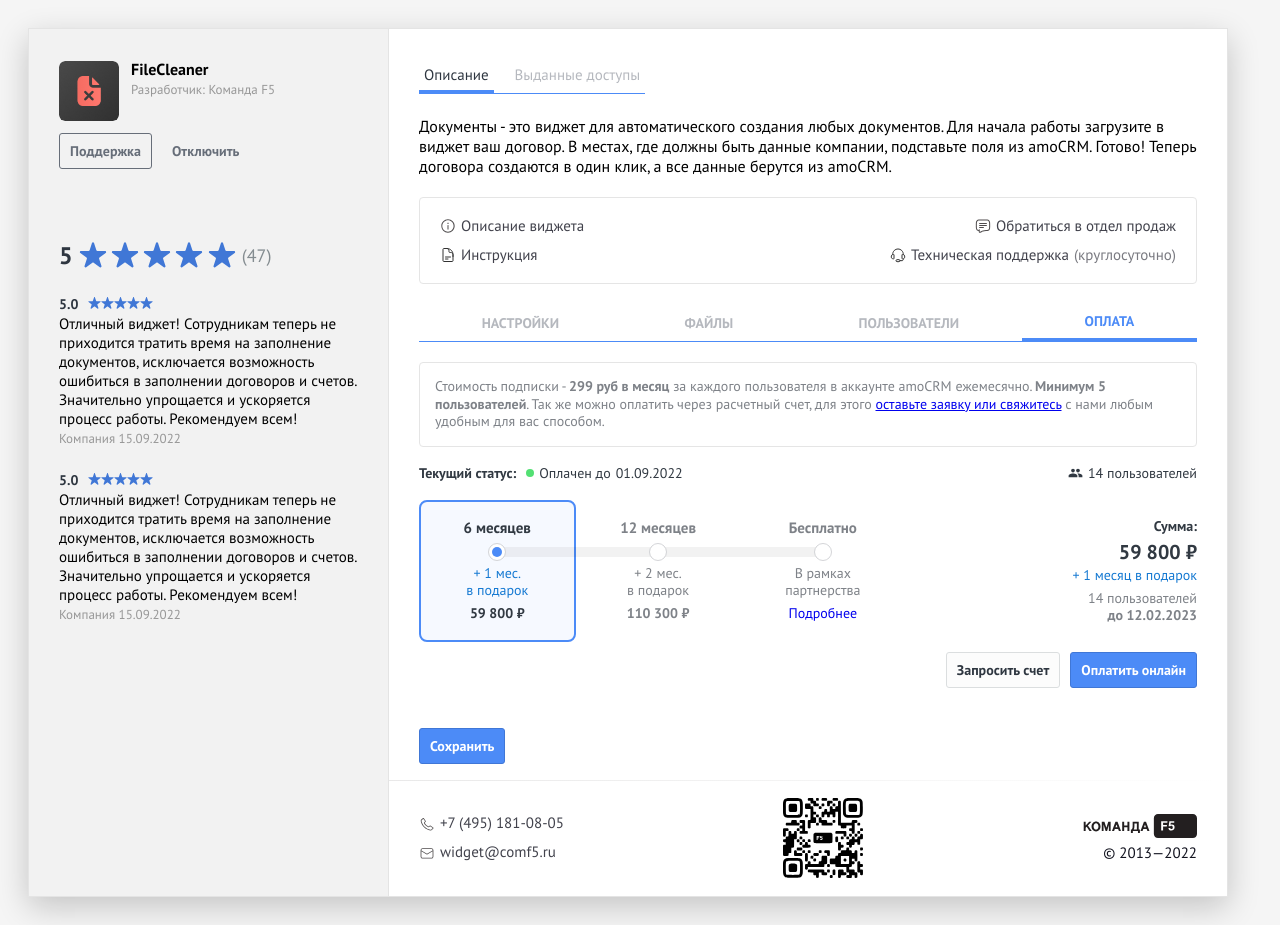
==== index.html @ 2b21addf "Add files via upload" ====
<!DOCTYPE html>
<html lang="en">
<head>
    <meta charset="UTF-8">
    <meta http-equiv="X-UA-Compatible" content="IE=edge">
    <meta name="viewport" content="width=device-width, initial-scale=1.0">
    <link rel="preconnect" href="https://fonts.googleapis.com">
    <link rel="preconnect" href="https://fonts.gstatic.com" crossorigin>
    <link href="https://fonts.googleapis.com/css2?family=PT+Sans:wght@400;700&display=swap" rel="stylesheet">
    <link rel="stylesheet" href="assets/css/amoStyle.css">
    <link rel="stylesheet" href="assets/css/style.css">
    <link rel="stylesheet" href="assets/css/style2.css">
    <title>amoStyles</title>
</head>
<body style="display: flex; flex-direction: column; gap: 20px;">
    
        <div class="widget-settings">
            <div class="widget-settings__base-space">

            <div class="widget_main_info">
                <div class="widget_main_info__top">
                    <div class="widget-settings_block__img">
                        <img class="widget-settings_block__img img" src="assets/images/logo_small.png" alt="logo_small.png">
                    </div>

                    <div class="widget-settings_block__head">
                        <div class="widget-settings__name">FileCleaner</div>
                        <div class="widget-settings__developer">Разработчик: Команда F5</div>
                    </div>
                </div>
                <div class="widget-settings__command-plate">
                    <div class="widget-settings__buttons">
                        <div class="widget-settings__buttons-row">
    
                            <button type="button" class="button-input button-input_gray">
                                <span class="button-input-inner">
                                    <span class="button-input-inner__text">Поддержка</span>
                                </span>
                            </button>
                            <button type="button" class="button-input button-input_gray uninstall">
                                <span class="button-input-inner">
                                    <span class="button-input-inner__text">Отключить</span>
                                </span>
                            </button>

                        </div>
                    </div>
                </div>
            </div>

            <div class="widget-settings__additional-block">
                <div class="widget-additional-info">
                    <div class="widget-rating-box">
                        <div class="widget-rating-box__wrapper">
                            <span class="widget-rating-box__rating-count">5</span>
                            <div class="widget-rating-box__stars">
                                <svg class="" width="13" height="12" viewBox="0 0 13 12" fill="none" xmlns="http://www.w3.org/2000/svg"><defs><linearGradient id="widget-review-1--52899"><stop offset="100%" stop-color="#4077D6"></stop><stop offset="100%" stop-color="#848C90" stop-opacity="1"></stop></linearGradient></defs><path fill="url(#widget-review-1--52899)" d="M6.02447 0.463526C6.17415 0.00287056 6.82585 0.00286996 6.97553 0.463525L8.0716 3.83688C8.13854 4.04289 8.33051 4.18237 8.54713 4.18237H12.0941C12.5784 4.18237 12.7798 4.80218 12.388 5.08688L9.51843 7.17173C9.34318 7.29905 9.26985 7.52474 9.33679 7.73075L10.4329 11.1041C10.5825 11.5648 10.0553 11.9478 9.66344 11.6631L6.79389 9.57827C6.61865 9.45095 6.38135 9.45095 6.20611 9.57827L3.33656 11.6631C2.9447 11.9478 2.41746 11.5648 2.56714 11.1041L3.66321 7.73075C3.73015 7.52474 3.65682 7.29905 3.48157 7.17173L0.612025 5.08688C0.220169 4.80218 0.421556 4.18237 0.905918 4.18237H4.45287C4.66949 4.18237 4.86146 4.04289 4.9284 3.83688L6.02447 0.463526Z"></path></svg>
                                <svg class="" width="13" height="12" viewBox="0 0 13 12" fill="none" xmlns="http://www.w3.org/2000/svg"><defs><linearGradient id="widget-review-1--52899"><stop offset="100%" stop-color="#4077D6"></stop><stop offset="100%" stop-color="#848C90" stop-opacity="1"></stop></linearGradient></defs><path fill="url(#widget-review-1--52899)" d="M6.02447 0.463526C6.17415 0.00287056 6.82585 0.00286996 6.97553 0.463525L8.0716 3.83688C8.13854 4.04289 8.33051 4.18237 8.54713 4.18237H12.0941C12.5784 4.18237 12.7798 4.80218 12.388 5.08688L9.51843 7.17173C9.34318 7.29905 9.26985 7.52474 9.33679 7.73075L10.4329 11.1041C10.5825 11.5648 10.0553 11.9478 9.66344 11.6631L6.79389 9.57827C6.61865 9.45095 6.38135 9.45095 6.20611 9.57827L3.33656 11.6631C2.9447 11.9478 2.41746 11.5648 2.56714 11.1041L3.66321 7.73075C3.73015 7.52474 3.65682 7.29905 3.48157 7.17173L0.612025 5.08688C0.220169 4.80218 0.421556 4.18237 0.905918 4.18237H4.45287C4.66949 4.18237 4.86146 4.04289 4.9284 3.83688L6.02447 0.463526Z"></path></svg>
                                <svg class="" width="13" height="12" viewBox="0 0 13 12" fill="none" xmlns="http://www.w3.org/2000/svg"><defs><linearGradient id="widget-review-1--52899"><stop offset="100%" stop-color="#4077D6"></stop><stop offset="100%" stop-color="#848C90" stop-opacity="1"></stop></linearGradient></defs><path fill="url(#widget-review-1--52899)" d="M6.02447 0.463526C6.17415 0.00287056 6.82585 0.00286996 6.97553 0.463525L8.0716 3.83688C8.13854 4.04289 8.33051 4.18237 8.54713 4.18237H12.0941C12.5784 4.18237 12.7798 4.80218 12.388 5.08688L9.51843 7.17173C9.34318 7.29905 9.26985 7.52474 9.33679 7.73075L10.4329 11.1041C10.5825 11.5648 10.0553 11.9478 9.66344 11.6631L6.79389 9.57827C6.61865 9.45095 6.38135 9.45095 6.20611 9.57827L3.33656 11.6631C2.9447 11.9478 2.41746 11.5648 2.56714 11.1041L3.66321 7.73075C3.73015 7.52474 3.65682 7.29905 3.48157 7.17173L0.612025 5.08688C0.220169 4.80218 0.421556 4.18237 0.905918 4.18237H4.45287C4.66949 4.18237 4.86146 4.04289 4.9284 3.83688L6.02447 0.463526Z"></path></svg>
                                <svg class="" width="13" height="12" viewBox="0 0 13 12" fill="none" xmlns="http://www.w3.org/2000/svg"><defs><linearGradient id="widget-review-1--52899"><stop offset="100%" stop-color="#4077D6"></stop><stop offset="100%" stop-color="#848C90" stop-opacity="1"></stop></linearGradient></defs><path fill="url(#widget-review-1--52899)" d="M6.02447 0.463526C6.17415 0.00287056 6.82585 0.00286996 6.97553 0.463525L8.0716 3.83688C8.13854 4.04289 8.33051 4.18237 8.54713 4.18237H12.0941C12.5784 4.18237 12.7798 4.80218 12.388 5.08688L9.51843 7.17173C9.34318 7.29905 9.26985 7.52474 9.33679 7.73075L10.4329 11.1041C10.5825 11.5648 10.0553 11.9478 9.66344 11.6631L6.79389 9.57827C6.61865 9.45095 6.38135 9.45095 6.20611 9.57827L3.33656 11.6631C2.9447 11.9478 2.41746 11.5648 2.56714 11.1041L3.66321 7.73075C3.73015 7.52474 3.65682 7.29905 3.48157 7.17173L0.612025 5.08688C0.220169 4.80218 0.421556 4.18237 0.905918 4.18237H4.45287C4.66949 4.18237 4.86146 4.04289 4.9284 3.83688L6.02447 0.463526Z"></path></svg>
                                <svg class="" width="13" height="12" viewBox="0 0 13 12" fill="none" xmlns="http://www.w3.org/2000/svg"><defs><linearGradient id="widget-review-1--52899"><stop offset="100%" stop-color="#4077D6"></stop><stop offset="100%" stop-color="#848C90" stop-opacity="1"></stop></linearGradient></defs><path fill="url(#widget-review-1--52899)" d="M6.02447 0.463526C6.17415 0.00287056 6.82585 0.00286996 6.97553 0.463525L8.0716 3.83688C8.13854 4.04289 8.33051 4.18237 8.54713 4.18237H12.0941C12.5784 4.18237 12.7798 4.80218 12.388 5.08688L9.51843 7.17173C9.34318 7.29905 9.26985 7.52474 9.33679 7.73075L10.4329 11.1041C10.5825 11.5648 10.0553 11.9478 9.66344 11.6631L6.79389 9.57827C6.61865 9.45095 6.38135 9.45095 6.20611 9.57827L3.33656 11.6631C2.9447 11.9478 2.41746 11.5648 2.56714 11.1041L3.66321 7.73075C3.73015 7.52474 3.65682 7.29905 3.48157 7.17173L0.612025 5.08688C0.220169 4.80218 0.421556 4.18237 0.905918 4.18237H4.45287C4.66949 4.18237 4.86146 4.04289 4.9284 3.83688L6.02447 0.463526Z"></path></svg>
                            </div>
                            <span class="widget-rating-box__reviews-count">(<span class="widget-rating-box__reviews-count-description">Оценок:&nbsp</span>47)</span>
                        </div>
                    </div>
                    <div class="widget-additional-info__review-list">

                        <div class="widget-additional-info__review">
                            <div class="widget-additional-info__review-info">
                                <div class="widget-additional-info__review-rating">
                                    <div class="widget-additional-info__review-rating-count">5.0</div>
                                    <div class="widget-additional-info__review-stars">
                                        <svg class="" width="13" height="12" viewBox="0 0 13 12" fill="none" xmlns="http://www.w3.org/2000/svg"><defs><linearGradient id="widget-review-1--72316"><stop offset="100%" stop-color="#4077D6"></stop><stop offset="100%" stop-color="#848C90" stop-opacity="1"></stop></linearGradient></defs><path fill="url(#widget-review-1--72316)" d="M6.02447 0.463526C6.17415 0.00287056 6.82585 0.00286996 6.97553 0.463525L8.0716 3.83688C8.13854 4.04289 8.33051 4.18237 8.54713 4.18237H12.0941C12.5784 4.18237 12.7798 4.80218 12.388 5.08688L9.51843 7.17173C9.34318 7.29905 9.26985 7.52474 9.33679 7.73075L10.4329 11.1041C10.5825 11.5648 10.0553 11.9478 9.66344 11.6631L6.79389 9.57827C6.61865 9.45095 6.38135 9.45095 6.20611 9.57827L3.33656 11.6631C2.9447 11.9478 2.41746 11.5648 2.56714 11.1041L3.66321 7.73075C3.73015 7.52474 3.65682 7.29905 3.48157 7.17173L0.612025 5.08688C0.220169 4.80218 0.421556 4.18237 0.905918 4.18237H4.45287C4.66949 4.18237 4.86146 4.04289 4.9284 3.83688L6.02447 0.463526Z"></path></svg>
                                        <svg class="" width="13" height="12" viewBox="0 0 13 12" fill="none" xmlns="http://www.w3.org/2000/svg"><defs><linearGradient id="widget-review-1--72316"><stop offset="100%" stop-color="#4077D6"></stop><stop offset="100%" stop-color="#848C90" stop-opacity="1"></stop></linearGradient></defs><path fill="url(#widget-review-1--72316)" d="M6.02447 0.463526C6.17415 0.00287056 6.82585 0.00286996 6.97553 0.463525L8.0716 3.83688C8.13854 4.04289 8.33051 4.18237 8.54713 4.18237H12.0941C12.5784 4.18237 12.7798 4.80218 12.388 5.08688L9.51843 7.17173C9.34318 7.29905 9.26985 7.52474 9.33679 7.73075L10.4329 11.1041C10.5825 11.5648 10.0553 11.9478 9.66344 11.6631L6.79389 9.57827C6.61865 9.45095 6.38135 9.45095 6.20611 9.57827L3.33656 11.6631C2.9447 11.9478 2.41746 11.5648 2.56714 11.1041L3.66321 7.73075C3.73015 7.52474 3.65682 7.29905 3.48157 7.17173L0.612025 5.08688C0.220169 4.80218 0.421556 4.18237 0.905918 4.18237H4.45287C4.66949 4.18237 4.86146 4.04289 4.9284 3.83688L6.02447 0.463526Z"></path></svg>
                                        <svg class="" width="13" height="12" viewBox="0 0 13 12" fill="none" xmlns="http://www.w3.org/2000/svg"><defs><linearGradient id="widget-review-1--72316"><stop offset="100%" stop-color="#4077D6"></stop><stop offset="100%" stop-color="#848C90" stop-opacity="1"></stop></linearGradient></defs><path fill="url(#widget-review-1--72316)" d="M6.02447 0.463526C6.17415 0.00287056 6.82585 0.00286996 6.97553 0.463525L8.0716 3.83688C8.13854 4.04289 8.33051 4.18237 8.54713 4.18237H12.0941C12.5784 4.18237 12.7798 4.80218 12.388 5.08688L9.51843 7.17173C9.34318 7.29905 9.26985 7.52474 9.33679 7.73075L10.4329 11.1041C10.5825 11.5648 10.0553 11.9478 9.66344 11.6631L6.79389 9.57827C6.61865 9.45095 6.38135 9.45095 6.20611 9.57827L3.33656 11.6631C2.9447 11.9478 2.41746 11.5648 2.56714 11.1041L3.66321 7.73075C3.73015 7.52474 3.65682 7.29905 3.48157 7.17173L0.612025 5.08688C0.220169 4.80218 0.421556 4.18237 0.905918 4.18237H4.45287C4.66949 4.18237 4.86146 4.04289 4.9284 3.83688L6.02447 0.463526Z"></path></svg>
                                        <svg class="" width="13" height="12" viewBox="0 0 13 12" fill="none" xmlns="http://www.w3.org/2000/svg"><defs><linearGradient id="widget-review-1--72316"><stop offset="100%" stop-color="#4077D6"></stop><stop offset="100%" stop-color="#848C90" stop-opacity="1"></stop></linearGradient></defs><path fill="url(#widget-review-1--72316)" d="M6.02447 0.463526C6.17415 0.00287056 6.82585 0.00286996 6.97553 0.463525L8.0716 3.83688C8.13854 4.04289 8.33051 4.18237 8.54713 4.18237H12.0941C12.5784 4.18237 12.7798 4.80218 12.388 5.08688L9.51843 7.17173C9.34318 7.29905 9.26985 7.52474 9.33679 7.73075L10.4329 11.1041C10.5825 11.5648 10.0553 11.9478 9.66344 11.6631L6.79389 9.57827C6.61865 9.45095 6.38135 9.45095 6.20611 9.57827L3.33656 11.6631C2.9447 11.9478 2.41746 11.5648 2.56714 11.1041L3.66321 7.73075C3.73015 7.52474 3.65682 7.29905 3.48157 7.17173L0.612025 5.08688C0.220169 4.80218 0.421556 4.18237 0.905918 4.18237H4.45287C4.66949 4.18237 4.86146 4.04289 4.9284 3.83688L6.02447 0.463526Z"></path></svg>
                                        <svg class="" width="13" height="12" viewBox="0 0 13 12" fill="none" xmlns="http://www.w3.org/2000/svg"><defs><linearGradient id="widget-review-1--72316"><stop offset="100%" stop-color="#4077D6"></stop><stop offset="100%" stop-color="#848C90" stop-opacity="1"></stop></linearGradient></defs><path fill="url(#widget-review-1--72316)" d="M6.02447 0.463526C6.17415 0.00287056 6.82585 0.00286996 6.97553 0.463525L8.0716 3.83688C8.13854 4.04289 8.33051 4.18237 8.54713 4.18237H12.0941C12.5784 4.18237 12.7798 4.80218 12.388 5.08688L9.51843 7.17173C9.34318 7.29905 9.26985 7.52474 9.33679 7.73075L10.4329 11.1041C10.5825 11.5648 10.0553 11.9478 9.66344 11.6631L6.79389 9.57827C6.61865 9.45095 6.38135 9.45095 6.20611 9.57827L3.33656 11.6631C2.9447 11.9478 2.41746 11.5648 2.56714 11.1041L3.66321 7.73075C3.73015 7.52474 3.65682 7.29905 3.48157 7.17173L0.612025 5.08688C0.220169 4.80218 0.421556 4.18237 0.905918 4.18237H4.45287C4.66949 4.18237 4.86146 4.04289 4.9284 3.83688L6.02447 0.463526Z"></path></svg>
                                    </div>
                                </div>
                                <p class="widget-additional-info__review-text">Отличный виджет! Сотрудникам теперь не приходится тратить время на заполнение документов, исключается возможность ошибиться в заполнении договоров и счетов. Значительно упрощается и ускоряется процесс работы. Рекомендуем всем!</p>
                                <div class="widget-additional-info__review-meta">
                                    <span class="widget-additional-info__review-name">Компания&nbsp</span>
                                    <span class="widget-additional-info__review-date">15.09.2022</span>
                                </div>
                            </div>
                        </div>

                        <div class="widget-additional-info__review">
                            <div class="widget-additional-info__review-info">
                                <div class="widget-additional-info__review-rating">
                                    <div class="widget-additional-info__review-rating-count">5.0</div>
                                    <div class="widget-additional-info__review-stars">
                                        <svg class="" width="13" height="12" viewBox="0 0 13 12" fill="none" xmlns="http://www.w3.org/2000/svg"><defs><linearGradient id="widget-review-1--72316"><stop offset="100%" stop-color="#4077D6"></stop><stop offset="100%" stop-color="#848C90" stop-opacity="1"></stop></linearGradient></defs><path fill="url(#widget-review-1--72316)" d="M6.02447 0.463526C6.17415 0.00287056 6.82585 0.00286996 6.97553 0.463525L8.0716 3.83688C8.13854 4.04289 8.33051 4.18237 8.54713 4.18237H12.0941C12.5784 4.18237 12.7798 4.80218 12.388 5.08688L9.51843 7.17173C9.34318 7.29905 9.26985 7.52474 9.33679 7.73075L10.4329 11.1041C10.5825 11.5648 10.0553 11.9478 9.66344 11.6631L6.79389 9.57827C6.61865 9.45095 6.38135 9.45095 6.20611 9.57827L3.33656 11.6631C2.9447 11.9478 2.41746 11.5648 2.56714 11.1041L3.66321 7.73075C3.73015 7.52474 3.65682 7.29905 3.48157 7.17173L0.612025 5.08688C0.220169 4.80218 0.421556 4.18237 0.905918 4.18237H4.45287C4.66949 4.18237 4.86146 4.04289 4.9284 3.83688L6.02447 0.463526Z"></path></svg>
                                        <svg class="" width="13" height="12" viewBox="0 0 13 12" fill="none" xmlns="http://www.w3.org/2000/svg"><defs><linearGradient id="widget-review-1--72316"><stop offset="100%" stop-color="#4077D6"></stop><stop offset="100%" stop-color="#848C90" stop-opacity="1"></stop></linearGradient></defs><path fill="url(#widget-review-1--72316)" d="M6.02447 0.463526C6.17415 0.00287056 6.82585 0.00286996 6.97553 0.463525L8.0716 3.83688C8.13854 4.04289 8.33051 4.18237 8.54713 4.18237H12.0941C12.5784 4.18237 12.7798 4.80218 12.388 5.08688L9.51843 7.17173C9.34318 7.29905 9.26985 7.52474 9.33679 7.73075L10.4329 11.1041C10.5825 11.5648 10.0553 11.9478 9.66344 11.6631L6.79389 9.57827C6.61865 9.45095 6.38135 9.45095 6.20611 9.57827L3.33656 11.6631C2.9447 11.9478 2.41746 11.5648 2.56714 11.1041L3.66321 7.73075C3.73015 7.52474 3.65682 7.29905 3.48157 7.17173L0.612025 5.08688C0.220169 4.80218 0.421556 4.18237 0.905918 4.18237H4.45287C4.66949 4.18237 4.86146 4.04289 4.9284 3.83688L6.02447 0.463526Z"></path></svg>
                                        <svg class="" width="13" height="12" viewBox="0 0 13 12" fill="none" xmlns="http://www.w3.org/2000/svg"><defs><linearGradient id="widget-review-1--72316"><stop offset="100%" stop-color="#4077D6"></stop><stop offset="100%" stop-color="#848C90" stop-opacity="1"></stop></linearGradient></defs><path fill="url(#widget-review-1--72316)" d="M6.02447 0.463526C6.17415 0.00287056 6.82585 0.00286996 6.97553 0.463525L8.0716 3.83688C8.13854 4.04289 8.33051 4.18237 8.54713 4.18237H12.0941C12.5784 4.18237 12.7798 4.80218 12.388 5.08688L9.51843 7.17173C9.34318 7.29905 9.26985 7.52474 9.33679 7.73075L10.4329 11.1041C10.5825 11.5648 10.0553 11.9478 9.66344 11.6631L6.79389 9.57827C6.61865 9.45095 6.38135 9.45095 6.20611 9.57827L3.33656 11.6631C2.9447 11.9478 2.41746 11.5648 2.56714 11.1041L3.66321 7.73075C3.73015 7.52474 3.65682 7.29905 3.48157 7.17173L0.612025 5.08688C0.220169 4.80218 0.421556 4.18237 0.905918 4.18237H4.45287C4.66949 4.18237 4.86146 4.04289 4.9284 3.83688L6.02447 0.463526Z"></path></svg>
                                        <svg class="" width="13" height="12" viewBox="0 0 13 12" fill="none" xmlns="http://www.w3.org/2000/svg"><defs><linearGradient id="widget-review-1--72316"><stop offset="100%" stop-color="#4077D6"></stop><stop offset="100%" stop-color="#848C90" stop-opacity="1"></stop></linearGradient></defs><path fill="url(#widget-review-1--72316)" d="M6.02447 0.463526C6.17415 0.00287056 6.82585 0.00286996 6.97553 0.463525L8.0716 3.83688C8.13854 4.04289 8.33051 4.18237 8.54713 4.18237H12.0941C12.5784 4.18237 12.7798 4.80218 12.388 5.08688L9.51843 7.17173C9.34318 7.29905 9.26985 7.52474 9.33679 7.73075L10.4329 11.1041C10.5825 11.5648 10.0553 11.9478 9.66344 11.6631L6.79389 9.57827C6.61865 9.45095 6.38135 9.45095 6.20611 9.57827L3.33656 11.6631C2.9447 11.9478 2.41746 11.5648 2.56714 11.1041L3.66321 7.73075C3.73015 7.52474 3.65682 7.29905 3.48157 7.17173L0.612025 5.08688C0.220169 4.80218 0.421556 4.18237 0.905918 4.18237H4.45287C4.66949 4.18237 4.86146 4.04289 4.9284 3.83688L6.02447 0.463526Z"></path></svg>
                                        <svg class="" width="13" height="12" viewBox="0 0 13 12" fill="none" xmlns="http://www.w3.org/2000/svg"><defs><linearGradient id="widget-review-1--72316"><stop offset="100%" stop-color="#4077D6"></stop><stop offset="100%" stop-color="#848C90" stop-opacity="1"></stop></linearGradient></defs><path fill="url(#widget-review-1--72316)" d="M6.02447 0.463526C6.17415 0.00287056 6.82585 0.00286996 6.97553 0.463525L8.0716 3.83688C8.13854 4.04289 8.33051 4.18237 8.54713 4.18237H12.0941C12.5784 4.18237 12.7798 4.80218 12.388 5.08688L9.51843 7.17173C9.34318 7.29905 9.26985 7.52474 9.33679 7.73075L10.4329 11.1041C10.5825 11.5648 10.0553 11.9478 9.66344 11.6631L6.79389 9.57827C6.61865 9.45095 6.38135 9.45095 6.20611 9.57827L3.33656 11.6631C2.9447 11.9478 2.41746 11.5648 2.56714 11.1041L3.66321 7.73075C3.73015 7.52474 3.65682 7.29905 3.48157 7.17173L0.612025 5.08688C0.220169 4.80218 0.421556 4.18237 0.905918 4.18237H4.45287C4.66949 4.18237 4.86146 4.04289 4.9284 3.83688L6.02447 0.463526Z"></path></svg>
                                    </div>
                                </div>
                                <p class="widget-additional-info__review-text">Отличный виджет! Сотрудникам теперь не приходится тратить время на заполнение документов, исключается возможность ошибиться в заполнении договоров и счетов. Значительно упрощается и ускоряется процесс работы. Рекомендуем всем!</p>
                                <div class="widget-additional-info__review-meta">
                                    <span class="widget-additional-info__review-name">Компания&nbsp</span>
                                    <span class="widget-additional-info__review-date">15.09.2022</span>
                                </div>
                            </div>
                        </div>

                    </div>
                </div>
            </div>

            </div>

            <div class="widget-settings__wrap-desc-space">

                <div class="view-integration-modal__tabs">
                    <div class="tabs">
                        <div class="tabs_example active">Описание</div>
                        <div class="tabs_example">Выданные доступы</div>
                    </div>
                </div>
                <div class="widget-settings__desc-space">
                    <div class="widget_settings_block">
                        <div class="widget_settings_block__descr">
                            <p></p>
                            <div>
                                <span>Документы - это виджет для автоматического создания любых документов. Для начала работы загрузите в виджет ваш договор. В местах, где должны быть данные компании, подставьте поля из amoCRM. Готово! Теперь договора создаются в один клик, а все данные берутся из amoCRM.</span>
                            </div>
                            <p></p>
                        </div>


                        <div class="f5-widget-footer alt" style="margin-top: 20px">
        
                            <div class="f5-widget-footer__info_wrapper">
        
                                <div class="f5-widget-footer__info" style="margin: 3.5px 0;">
        
                                    
                                    <a class="f5-widget-footer__a alt" href="#" target="_blank"> 
                                        
                                        <svg width="16" height="16" viewBox="0 0 16 16" fill="none" xmlns="http://www.w3.org/2000/svg">
                                            <path d="M8.00016 1.33276C11.6828 1.33276 14.6682 4.3181 14.6682 8.00076C14.6682 11.6828 11.6828 14.6681 8.00016 14.6681C4.3175 14.6681 1.3335 11.6828 1.3335 8.00076C1.33283 4.3181 4.3175 1.33276 8.00016 1.33276ZM8.00016 2.33276C7.2507 2.32464 6.50707 2.46523 5.81231 2.74641C5.11755 3.02759 4.48545 3.44378 3.9526 3.97087C3.41976 4.49797 2.99674 5.12552 2.70804 5.81719C2.41934 6.50886 2.27069 7.25093 2.27069 8.00043C2.27069 8.74993 2.41934 9.492 2.70804 10.1837C2.99674 10.8753 3.41976 11.5029 3.9526 12.03C4.48545 12.5571 5.11755 12.9733 5.81231 13.2544C6.50707 13.5356 7.2507 13.6762 8.00016 13.6681C9.48818 13.6453 10.9075 13.0381 11.9517 11.9778C12.9959 10.9174 13.5812 9.48895 13.5812 8.00076C13.5812 6.51257 12.9959 5.08408 11.9517 4.02374C10.9075 2.96339 9.48818 2.35559 8.00016 2.33276ZM7.9975 6.99943C8.11844 6.99927 8.23533 7.04296 8.32653 7.12239C8.41773 7.20182 8.47705 7.31161 8.4935 7.43143L8.49816 7.49943L8.50083 11.1674C8.50213 11.295 8.4546 11.4183 8.36798 11.512C8.28136 11.6056 8.16221 11.6627 8.03491 11.6714C7.90762 11.68 7.78182 11.6397 7.68327 11.5587C7.58472 11.4777 7.52088 11.362 7.50483 11.2354L7.50083 11.1681L7.49816 7.5001C7.49816 7.36749 7.55084 7.24031 7.64461 7.14654C7.73838 7.05278 7.86555 7.0001 7.99816 7.0001L7.9975 6.99943ZM8.00083 4.6681C8.09002 4.66527 8.17887 4.6804 8.26209 4.71259C8.34532 4.74477 8.42123 4.79335 8.48532 4.85544C8.54941 4.91753 8.60037 4.99187 8.63517 5.07404C8.66997 5.15621 8.6879 5.24453 8.6879 5.33376C8.6879 5.423 8.66997 5.51132 8.63517 5.59349C8.60037 5.67566 8.54941 5.75 8.48532 5.81209C8.42123 5.87418 8.34532 5.92276 8.26209 5.95494C8.17887 5.98712 8.09002 6.00225 8.00083 5.99943C7.82793 5.99396 7.66394 5.92143 7.54357 5.79719C7.4232 5.67295 7.3559 5.50675 7.3559 5.33376C7.3559 5.16078 7.4232 4.99458 7.54357 4.87034C7.66394 4.7461 7.82793 4.67357 8.00083 4.6681Z" fill="#231F20"/>
                                        </svg>
    
                                        Описание виджета 
                                    </a>

                                    <a class="f5-widget-footer__a alt" href="#" target="_blank">                                

                                        <svg width="16" height="16" viewBox="0 0 16 16" fill="none" xmlns="http://www.w3.org/2000/svg">
                                            <path d="M13 9.5V7.75C13 7.15326 12.7629 6.58097 12.341 6.15901C11.919 5.73705 11.3467 5.5 10.75 5.5H9.75C9.55109 5.5 9.36032 5.42098 9.21967 5.28033C9.07902 5.13968 9 4.94891 9 4.75V3.75C9 3.15326 8.76295 2.58097 8.34099 2.15901C7.91903 1.73705 7.34674 1.5 6.75 1.5H5.5M5.5 10H10.5M5.5 12H8M7 1.5H3.75C3.336 1.5 3 1.836 3 2.25V13.75C3 14.164 3.336 14.5 3.75 14.5H12.25C12.664 14.5 13 14.164 13 13.75V7.5C13 5.9087 12.3679 4.38258 11.2426 3.25736C10.1174 2.13214 8.5913 1.5 7 1.5V1.5Z" stroke="black" stroke-linecap="round" stroke-linejoin="round"/>
                                        </svg>
                                        Инструкция
                                    </a>
                                
                                </div>
        
                                <div class="f5-widget-footer__info_wrapper">
        
                                    <div class="f5-widget-footer__info" style="margin: 3.5px 0; align-items: flex-end;">

                                        <a class="f5-widget-footer__a alt" href="#" target="_blank">     

                                            <svg width="16" height="16" viewBox="0 0 16 16" fill="none" xmlns="http://www.w3.org/2000/svg">
    <path fill-rule="evenodd" clip-rule="evenodd" d="M6.6292 1.5H6.62921H9.37113C10.5962 1.49999 11.5667 1.49998 12.3261 1.60213C13.1076 1.70723 13.7402 1.92867 14.2389 2.42763C14.7381 2.92638 14.9596 3.55907 15.0647 4.34069C15.1668 5.10017 15.1668 6.07061 15.1668 7.29569V7.37098C15.1668 8.59605 15.1668 9.5665 15.0647 10.326C14.9596 11.1076 14.7381 11.7403 14.2389 12.239C13.7402 12.738 13.1076 12.9594 12.3261 13.0645C11.5667 13.1667 10.5962 13.1667 9.37111 13.1667H9.3335L9.32752 13.1666C8.62458 13.1683 7.80466 13.4578 7.00312 13.8738L6.97055 13.8907C6.33111 14.2226 5.81322 14.4914 5.41443 14.6463C5.21062 14.7255 5.00509 14.7886 4.8083 14.8071C4.60494 14.8263 4.37494 14.8009 4.16773 14.6615C3.77579 14.3982 3.71648 13.9233 3.70659 13.5551C3.70272 13.411 3.70663 13.2489 3.71601 13.0699C2.91525 12.9676 2.26894 12.7472 1.76124 12.2388C1.2622 11.7401 1.04074 11.1075 0.935625 10.326C0.833478 9.5665 0.833486 8.59604 0.833496 7.37096V7.37095V7.2957V7.2957C0.833486 6.07062 0.833478 5.10017 0.935625 4.34069C1.04074 3.55915 1.26221 2.92651 1.76128 2.42778C2.26 1.92871 2.89264 1.70724 3.67418 1.60213C4.43366 1.49998 5.40412 1.49999 6.6292 1.5ZM12.1928 12.0735C11.5089 12.1654 10.6077 12.1667 9.34004 12.1667L9.33349 12.1666C8.38976 12.1666 7.39602 12.5433 6.54249 12.9862C5.86496 13.3378 5.39467 13.5812 5.05222 13.7142C4.90061 13.7732 4.80017 13.7997 4.73624 13.8089C4.72473 13.7633 4.71026 13.6781 4.70623 13.5283C4.6973 13.196 4.73988 12.719 4.80348 12.0222L4.83148 11.7115C4.85626 11.4365 4.6534 11.1934 4.37838 11.1686C4.10335 11.1439 3.8603 11.3467 3.83551 11.6217L3.80751 11.9324L3.80469 11.9633L3.79482 12.0716C3.13174 11.9814 2.74832 11.8121 2.46823 11.5316C2.18607 11.2497 2.01691 10.8634 1.9267 10.1927C1.83456 9.50759 1.8335 8.60447 1.8335 7.33333C1.8335 6.06219 1.83456 5.15907 1.9267 4.47398C2.01691 3.80327 2.18637 3.41666 2.46853 3.13474C2.75045 2.85258 3.13676 2.68341 3.80748 2.59321C4.49257 2.50106 5.39569 2.5 6.66683 2.5H9.3335C10.6046 2.5 11.5078 2.50106 12.1928 2.59321C12.8636 2.68341 13.2502 2.85288 13.5321 3.13504C13.8143 3.41696 13.9834 3.80327 14.0736 4.47398C14.1658 5.15907 14.1668 6.06219 14.1668 7.33333C14.1668 8.60447 14.1658 9.50759 14.0736 10.1927C13.9834 10.8634 13.814 11.25 13.5318 11.5319C13.2499 11.8141 12.8636 11.9833 12.1928 12.0735ZM4.5 5C4.22386 5 4 5.22386 4 5.5C4 5.77614 4.22386 6 4.5 6H11.5C11.7761 6 12 5.77614 12 5.5C12 5.22386 11.7761 5 11.5 5H4.5ZM4.5 7C4.22386 7 4 7.22386 4 7.5C4 7.77614 4.22386 8 4.5 8H11.5C11.7761 8 12 7.77614 12 7.5C12 7.22386 11.7761 7 11.5 7H4.5ZM4 9.5C4 9.22386 4.22386 9 4.5 9H8.5C8.77614 9 9 9.22386 9 9.5C9 9.77614 8.77614 10 8.5 10H4.5C4.22386 10 4 9.77614 4 9.5Z" fill="#231F20"/>
                                            </svg>
                         
                                            Обратиться в отдел продаж
                                        </a>
                                        
                                        <a class="f5-widget-footer__a alt" href="#" target="_blank">
                                        
                                        
                                            <svg width="16" height="16" viewBox="0 0 16 16" fill="none" xmlns="http://www.w3.org/2000/svg">
                                                <path d="M13.3333 7.33333C13.3333 5.91885 12.7714 4.56229 11.7712 3.5621C10.771 2.5619 9.41445 2 7.99996 2C6.58547 2 5.22892 2.5619 4.22872 3.5621C3.22853 4.56229 2.66663 5.91885 2.66663 7.33333" stroke="black" stroke-linecap="round" stroke-linejoin="round"/>
                                                <path d="M13.3334 12V12.3333C13.3334 12.6869 13.1929 13.0261 12.9428 13.2761C12.6928 13.5262 12.3537 13.6667 12 13.6667H9.66671M1.33337 10.292V9.04132C1.33342 8.74399 1.43284 8.45521 1.61584 8.22088C1.79884 7.98654 2.05492 7.82009 2.34337 7.74799L3.50337 7.45732C3.56232 7.44264 3.62383 7.44158 3.68325 7.45421C3.74266 7.46685 3.79842 7.49285 3.84629 7.53025C3.89416 7.56764 3.93288 7.61545 3.95952 7.67004C3.98616 7.72464 4.00002 7.78458 4.00004 7.84532V11.4873C4.00015 11.5482 3.98636 11.6083 3.95972 11.663C3.93309 11.7178 3.89431 11.7657 3.84635 11.8032C3.79838 11.8407 3.7425 11.8667 3.68295 11.8793C3.6234 11.8919 3.56175 11.8908 3.50271 11.876L2.34271 11.586C2.05438 11.5138 1.79845 11.3473 1.61558 11.1129C1.43271 10.8786 1.33338 10.5899 1.33337 10.2927V10.292ZM14.6667 10.292V9.04132C14.6667 8.74399 14.5672 8.45521 14.3842 8.22088C14.2012 7.98654 13.9452 7.82009 13.6567 7.74799L12.4967 7.45732C12.4378 7.44264 12.3762 7.44158 12.3168 7.45421C12.2574 7.46685 12.2017 7.49285 12.1538 7.53025C12.1059 7.56764 12.0672 7.61545 12.0406 7.67004C12.0139 7.72464 12.0001 7.78458 12 7.84532V11.4873C12 11.5481 12.0137 11.6081 12.0403 11.6628C12.0669 11.7175 12.1056 11.7654 12.1535 11.8029C12.2014 11.8403 12.2572 11.8664 12.3167 11.8791C12.3761 11.8917 12.4377 11.8907 12.4967 11.876L13.6567 11.586C13.9452 11.5139 14.2012 11.3474 14.3842 11.1131C14.5672 10.8788 14.6667 10.59 14.6667 10.2927V10.292Z" stroke="black"/>
                                                <path d="M9 14.6667H7C6.73478 14.6667 6.48043 14.5613 6.29289 14.3738C6.10536 14.1862 6 13.9319 6 13.6667C6 13.4014 6.10536 13.1471 6.29289 12.9596C6.48043 12.772 6.73478 12.6667 7 12.6667H9C9.26522 12.6667 9.51957 12.772 9.70711 12.9596C9.89464 13.1471 10 13.4014 10 13.6667C10 13.9319 9.89464 14.1862 9.70711 14.3738C9.51957 14.5613 9.26522 14.6667 9 14.6667Z" stroke="black"/>
                                            </svg>
                                            Техническая поддержка 
                                            <span style="opacity: .7;">(круглосуточно)</span>
                                        </a>
    
                                    
                                    </div>
        
        
                            </div>
        
                            </div>
        
                        </div>


                        <div class="widget-settings_block__fields">

                            <div class="f5-widget-settings-content">
                                <div class="f5-widget-wrapper">
                                    <ul class="f5-widget-tabs">
                                        <li class="f5-widget-page">Настройки</li>
                                        <li class="f5-widget-page">Файлы</li>
                                        <li class="f5-widget-page">Пользователи</li>
                                        <li class="f5-widget-page active">Оплата</li>
                                    </ul>

                                    <div class="f5-widget-content" style="padding: 20px 0px 20px 0px;">
                                        <div class="f5_billing">
                                            <div class="f5_billing-info_box">
                                            <div class="f5_billing-info_box-inner">Стоимость подписки - <b>299 руб в месяц</b> за каждого пользователя в аккаунте amoCRM ежемесячно. <b>Минимум 5 пользователей</b>. Так же можно оплатить через расчетный счет, для этого <a href="#">оставьте заявку или свяжитесь</a> с нами любым удобным для вас способом.</div>
                                            </div>
                                
                                            <div class="f5_billing-status">
                                
                                                <div class="f5_billing-status_inner">  
                                                <div class="f5_billing-status-description">Текущий статус:</div>
                                                <div class="f5_billing-status-info"> <span class="f5_billing-status-indicator"></span>Оплачен до <div id="f5_billing-status-date">01.09.2022</div></div>
                                                </div>
                                
                                                <div class="f5_billing-user_counter">
                                                    <svg style="margin-right: 5px;" width="15" height="10" viewBox="0 0 15 10" fill="none" xmlns="http://www.w3.org/2000/svg">
                                                    <path d="M9.99023 5.61523C10.5371 5.61523 11.1328 5.69336 11.7773 5.84961C12.4219 6.00586 13.0176 6.25977 13.5645 6.61133C14.1113 6.96289 14.3848 7.36328 14.3848 7.8125V9.36523H10.6348V7.8125C10.6348 6.95312 10.2246 6.23047 9.4043 5.64453C9.54102 5.625 9.73633 5.61523 9.99023 5.61523ZM3.22266 5.84961C3.86719 5.69336 4.46289 5.61523 5.00977 5.61523C5.55664 5.61523 6.15234 5.69336 6.79688 5.84961C7.44141 6.00586 8.02734 6.25977 8.55469 6.61133C9.10156 6.96289 9.375 7.36328 9.375 7.8125V9.36523H0.615234V7.8125C0.615234 7.36328 0.888672 6.96289 1.43555 6.61133C1.98242 6.25977 2.57812 6.00586 3.22266 5.84961ZM6.29883 3.82812C5.94727 4.19922 5.51758 4.38477 5.00977 4.38477C4.50195 4.38477 4.0625 4.19922 3.69141 3.82812C3.32031 3.45703 3.13477 3.01758 3.13477 2.50977C3.13477 2.00195 3.32031 1.5625 3.69141 1.19141C4.0625 0.820312 4.50195 0.634766 5.00977 0.634766C5.51758 0.634766 5.94727 0.820312 6.29883 1.19141C6.66992 1.5625 6.85547 2.00195 6.85547 2.50977C6.85547 3.01758 6.66992 3.45703 6.29883 3.82812ZM11.3086 3.82812C10.9375 4.19922 10.498 4.38477 9.99023 4.38477C9.48242 4.38477 9.04297 4.19922 8.67188 3.82812C8.30078 3.45703 8.11523 3.01758 8.11523 2.50977C8.11523 2.00195 8.30078 1.5625 8.67188 1.19141C9.04297 0.820312 9.48242 0.634766 9.99023 0.634766C10.498 0.634766 10.9375 0.820312 11.3086 1.19141C11.6797 1.5625 11.8652 2.00195 11.8652 2.50977C11.8652 3.01758 11.6797 3.45703 11.3086 3.82812Z" fill="#313942"/>
                                                    </svg>      
                                                    <span>14</span>&nbspпользователей
                                                </div>
                                
                                            </div>
                                
                                            <div class="f5_billing-payment_info">
                                
                                                <div class="f5_billing-payment_info-chooser">
                                
                                                    <div id="f5_billing_card-1" class="f5_billing-payment_info-chooser_card left active">
                                                        <div class="f5_billing-payment_info-chooser_card-title">6 месяцев</div>
                                                            <div class="f5_billing-connection">
                                                                <span class="f5_billing-payment_info-chooser_card-radio"></span>
                                                            </div>
                                
                                                            <div class="f5_billing-payment_info-chooser_card-extra">
                                                                <div class="f5_billing-payment_info-chooser_card-text">+ 1 мес.<br>в&nbspподарок</div>
                                                                <div id="f5_billing_cost-1" class="f5_billing-payment_info-chooser_card-subtitle">59 800<span>&nbsp₽</span></div>
                                                            </div>
                                
                                                    </div>
                                
                                                    <div id="f5_billing_card-2" class="f5_billing-payment_info-chooser_card">
                                                        <div class="f5_billing-payment_info-chooser_card-title">12 месяцев</div>
                                                            <div class="f5_billing-connection">
                                                                <span class="f5_billing-payment_info-chooser_card-radio"></span>
                                                            </div>
                                
                                                            <div class="f5_billing-payment_info-chooser_card-extra">
                                                                <div class="f5_billing-payment_info-chooser_card-text">+ 2 мес.<br>в&nbspподарок</div>
                                                                <div id="f5_billing_cost-2" class="f5_billing-payment_info-chooser_card-subtitle">110 300<span>&nbsp₽</span></div>
                                                            </div>
                                                            
                                                    </div>
                                
                                                    <div id="f5_billing_card-3" class="f5_billing-payment_info-chooser_card right">
                                                        <div class="f5_billing-payment_info-chooser_card-title">Бесплатно</div>
                                                            <div class="f5_billing-connection">
                                                                <span class="f5_billing-payment_info-chooser_card-radio"></span>
                                                            </div>
                                                        <div class="f5_billing-payment_info-chooser_card-text">В рамках<br>партнерства</div>
                                                        <a href="#" class="f5_billing-payment_info-chooser_card-more">Подробнее</a>
                                                    </div>
                                
                                                </div>
                                
                                                <div class="f5_billing-total">
                                
                                                    <div class="f5_billing-total-title">Сумма:</div>
                                                    <div class="f5_billing-total-subtitle">
                                                        <div class="f5_billing-total-subtitle-money">59 800<span>&nbsp₽</span></div>
                                                        <div class="f5_billing-total-subtitle-add">+ 1 месяц в подарок</span></div>
                                                    </div>
                                                    <div class="f5_billing-total-after">
                                                        <div class="f5_billing-user_counter">      
                                                            <span>14</span>&nbspпользователей
                                                        </div>
                                                        <div class="f5_billing-total-after-date">до 12.02.2023</span></div>
                                                    </div>
                                
                                                </div>
                                
                                            </div>
                                
                                            <div class="button_container">
                                
                                                <button type="button" class="button-input">
                                                    <span class="button-input-inner">
                                                        <span class="button-input-inner__text">Запросить счет</span>
                                                    </span>
                                                </button>
                                
                                                <button type="button" class="button-input button-input_blue">
                                                    <span class="button-input-inner">
                                                        <span class="button-input-inner__text">Оплатить онлайн</span>
                                                    </span>
                                                </button>
                                                
                                            </div>
                                
                                        </div>
                                    </div>

                                </div>                                
                            </div>
                        </div>

                        <div class="widget-settings_block__controls">
                            <button type="button" class="button-input button-input_blue">
                                <span class="button-input-inner">
                                    <span class="button-input-inner__text">Сохранить</span>
                                </span>
                            </button>
                        </div>

                    </div>
                </div>

                <div class="f5-widget-footer">

                    <span class="f5-widget-footer__line"></span>


                    <div class="f5-widget-footer__info_wrapper">

                        <div class="f5-widget-footer__info" style="margin: 3.5px 0;">

                        <a class="f5-widget-footer__a alt" href="tel:+7(495)181-08-05" target="_blank">
                            <svg width="16" height="16" viewBox="0 0 16 16" fill="none" xmlns="http://www.w3.org/2000/svg">
                                <path d="M11.6175 14.4859C11.4932 14.4855 11.3693 14.4719 11.2479 14.4452C8.937 13.9672 6.80802 12.8463 5.10603 11.2117C3.44035 9.57344 2.28511 7.4876 1.78009 5.20653C1.72054 4.92224 1.73516 4.62741 1.82253 4.3504C1.90991 4.07339 2.0671 3.82353 2.27898 3.62486L3.75717 2.2021C3.83268 2.1307 3.92239 2.07602 4.02045 2.04164C4.11851 2.00725 4.22272 1.99393 4.32628 2.00254C4.43366 2.01375 4.53728 2.04834 4.62985 2.10388C4.72243 2.15943 4.80171 2.23458 4.86212 2.32405L6.70986 5.05501C6.77916 5.16098 6.8126 5.28639 6.80529 5.41278C6.79797 5.53918 6.75027 5.65989 6.66921 5.75715L5.74165 6.8658C6.11107 7.68341 6.63424 8.42236 7.28266 9.04244C7.9269 9.68501 8.68836 10.1981 9.52582 10.5539L10.6751 9.6411C10.7716 9.56482 10.8891 9.51971 11.0119 9.51179C11.1347 9.50387 11.2569 9.53351 11.3625 9.59676L14.1526 11.4002C14.2483 11.4573 14.3299 11.5354 14.3912 11.6286C14.4524 11.7218 14.4918 11.8276 14.5064 11.9381C14.521 12.0487 14.5104 12.1611 14.4753 12.267C14.4403 12.3729 14.3817 12.4694 14.3041 12.5494L12.8628 13.9759C12.6991 14.1388 12.5048 14.2677 12.2911 14.3553C12.0774 14.4428 11.8484 14.4872 11.6175 14.4859ZM4.26715 2.73425L2.78896 4.15701C2.66976 4.26808 2.58153 4.40826 2.53293 4.56377C2.48433 4.71927 2.47705 4.88475 2.5118 5.04393C2.98139 7.1844 4.06084 9.14307 5.6197 10.6832C7.22139 12.2211 9.22487 13.2754 11.3994 13.7246C11.564 13.759 11.7346 13.7521 11.8958 13.7043C12.0571 13.6566 12.204 13.5696 12.3233 13.4511L13.7645 12.0247L11.0705 10.2841L9.83624 11.2671C9.78899 11.3045 9.73331 11.3298 9.67405 11.3407C9.61479 11.3517 9.55376 11.348 9.49626 11.3299C8.47139 10.9523 7.54262 10.3529 6.77638 9.57459C5.98383 8.83446 5.36864 7.92493 4.97668 6.91384C4.9601 6.85263 4.95955 6.78818 4.97508 6.7267C4.99062 6.66521 5.02171 6.60876 5.06538 6.56277L6.06316 5.36913L4.26715 2.73425Z" fill="#231F20"/>
                            </svg>
                            </svg>+7 (495) 181-08-05</a>
                            
                        <a class="f5-widget-footer__a alt" href="mailto:widget@comf5.ru" target="_blank">
                            <svg width="16" height="16" viewBox="0 0 16 16" fill="none" xmlns="http://www.w3.org/2000/svg">
                            <path d="M12.4001 3.19995C12.9305 3.19995 13.4392 3.41066 13.8143 3.78574C14.1894 4.16081 14.4001 4.66952 14.4001 5.19995V11.6C14.4001 12.1304 14.1894 12.6391 13.8143 13.0142C13.4392 13.3892 12.9305 13.6 12.4001 13.6H3.6001C3.06966 13.6 2.56096 13.3892 2.18588 13.0142C1.81081 12.6391 1.6001 12.1304 1.6001 11.6V5.19995C1.6001 4.66952 1.81081 4.16081 2.18588 3.78574C2.56096 3.41066 3.06966 3.19995 3.6001 3.19995H12.4001ZM13.6001 6.36875L8.2033 9.54475C8.15228 9.57471 8.09524 9.59297 8.03631 9.59823C7.97738 9.60349 7.91802 9.5956 7.8625 9.57515L7.7969 9.54475L2.4001 6.37035V11.6C2.4001 11.9182 2.52653 12.2234 2.75157 12.4485C2.97661 12.6735 3.28184 12.8 3.6001 12.8H12.4001C12.7184 12.8 13.0236 12.6735 13.2486 12.4485C13.4737 12.2234 13.6001 11.9182 13.6001 11.6V6.36875ZM12.4001 3.99995H3.6001C3.28184 3.99995 2.97661 4.12638 2.75157 4.35142C2.52653 4.57647 2.4001 4.88169 2.4001 5.19995V5.44155L8.0001 8.73595L13.6001 5.43995V5.19995C13.6001 4.88169 13.4737 4.57647 13.2486 4.35142C13.0236 4.12638 12.7184 3.99995 12.4001 3.99995Z" fill="#231F20"/>
                            </svg>widget@comf5.ru</a>
                        
                        </div>

                        <svg class="f5-widget-footer__qr" width="1000" height="1000" viewBox="0 0 1000 1000" fill="none" xmlns="http://www.w3.org/2000/svg">
                            <g clip-path="url(#clip0_2440_5470)">
                            <path d="M52.0995 2.09995C33.3995 5.39995 24.3995 9.49995 15.4995 19.0999C9.69952 25.2999 5.69952 33.8999 2.79952 46.5999C0.69952 56.1999 0.59952 58.4999 0.29952 119.7C-0.10048 179.3 -0.000480272 183.6 1.89952 195.4C4.29952 209.6 6.79952 217.3 11.6995 224.8C20.1995 237.5 34.2995 244.3 58.1995 246.9C70.9995 248.3 175.4 248.3 189.1 246.9C227.8 243 242.6 228.3 246.9 189.6C248.3 177 248.3 74.7999 246.9 60.3999C244.5 35.3999 238.3 21.5999 225.7 12.6999C217.6 6.89995 210.5 4.39995 195.7 1.99995C184.4 0.199947 178.9 -5.25229e-05 123 0.0999475C68.9995 0.199947 61.3995 0.399947 52.0995 2.09995ZM199 38.6999C203.1 40.0999 206 41.7999 206.9 43.1999C211.9 51.2999 213.4 74.8999 212.7 137.4C212.2 187 211.5 196.3 207.7 203.7C203.7 211.4 189.1 213 124 213C77.0995 213 58.6995 212.1 49.4995 209.4C43.1995 207.6 41.3995 206.2 39.5995 201.9C36.5995 194.7 36.0995 182.9 35.9995 123.9C35.8995 41.3999 35.8995 40.9999 55.3995 37.3999C60.8995 36.3999 77.2995 36.1999 127.5 36.2999C191.6 36.4999 192.6 36.5999 199 38.6999Z" fill="black"/>
                            <path d="M88.0008 72.8C80.1008 75.1 74.8008 80.7 72.6008 89.1C71.1008 94.7 70.9008 99.5 71.2008 126.5C71.6008 160.6 72.0008 162.7 77.6008 169C84.1008 176.2 86.1008 176.5 124.001 176.5C161.901 176.5 164.201 176.2 170.101 170C176.101 163.7 176.501 160.7 176.501 123.5C176.501 85.9 176.201 83.9 168.901 77.6C161.901 71.6 157.301 71 123.401 71.1C99.1008 71.1 92.5008 71.5 88.0008 72.8Z" fill="black"/>
                            <path d="M315.6 1.9C311 5 310.1 7.6 310 18C310 27.1 310.1 27.7 312.9 31L315.8 34.5L329.6 35L343.5 35.5L344 48.5C344.8 68.3 346.6 70 367 70H379V83.6V97.2L382.4 100.6L385.8 104H413.5H441.2L444.6 100.6L448 97.2V86.7V76.1L444.6 72.6L441.3 69H427.6H414V56.2C414 36.4 411.6 34 391.5 34H380L379.9 22.7C379.9 9.5 378.7 5.4 374.1 2.3C370.8 -1.54972e-06 370.1 -1.54972e-06 344.6 -1.54972e-06C320.5 -1.54972e-06 318.3 0.199998 315.6 1.9Z" fill="black"/>
                            <path d="M418.1 1.4C414 3.7 413.1 6.7 413 18.3C413 29 413 29.2 415.9 32.1C418.8 35 419 35 430.3 35C441.3 35 442 34.9 444.9 32.4L448 29.8V18.3C448 12 447.5 6 447 4.9C445 1.3 440.7 -5.21541e-07 430.3 -5.21541e-07C424.1 0.0999995 419.6 0.599999 418.1 1.4Z" fill="black"/>
                            <path d="M487.9 1.69986C483.1 4.59986 482 7.89986 482 18.4999V28.2999L485.6 31.5999L489.1 34.9999L502.8 35.0999C533.4 35.1999 543.3 34.8999 546.1 33.4999C550 31.3999 552 26.2999 552 18.0999C552 9.39986 550.2 4.69986 545.8 1.99986C542.7 0.0998621 540.8 -0.000137852 516.5 -0.000137852C494.2 -0.000137852 490.1 0.299862 487.9 1.69986Z" fill="black"/>
                            <path d="M625.3 1.99998C620.7 4.79998 620 6.79998 620 17.9C620 27.6 620.1 28.1 622.9 31.2L625.8 34.5L640.2 35C648 35.3 660.9 35.3 668.7 35C682.7 34.5 683 34.4 685.7 31.7C688.3 29.2 688.5 28.3 688.8 19.4C689.3 8.29998 688.2 4.89998 683.5 1.99998C680.5 0.0999777 678.6 -2.23145e-05 654.4 -2.23145e-05C630.5 -2.23145e-05 628.3 0.199978 625.3 1.99998Z" fill="black"/>
                            <path d="M801.1 2.09997C776.7 6.39997 765 14 757.5 30.3C749.8 47.2 748.6 61.8 749.3 132.9C749.8 192.1 750.3 198.3 755.7 213.5C763.3 234.5 777.9 243.8 808.2 247C820.4 248.3 926.8 248.3 938.5 247C960.2 244.6 972.5 239.6 981.7 229.6C996.2 213.6 998.6 196.6 997.7 113.5C997.1 59.7 996.5 51.3 992 36.8C987.6 22.7 976.1 10.5 962.7 6.09997C959.2 4.89997 951.2 3.09997 944.9 1.99997C934.4 0.199972 928.9 -2.81092e-05 872.5 0.0999719C818 0.199972 810.4 0.399972 801.1 2.09997ZM942.7 37.4C956.5 40.3 958 42.1 960.6 59.2C961.8 67.7 962 79.5 961.7 129.4C961.3 193.4 961 198.5 956.3 204.8C951.3 211.5 935.9 213 873.5 213C814.4 213 796.5 211.5 791.6 206.2C786.1 200 785 186.5 785 123.1C785 71.1 785.6 58.7 788.5 48.4C790.3 42 792.1 40.5 800 38.4C810.4 35.7 825.3 35.2 882 35.5C925 35.8 936.9 36.1 942.7 37.4Z" fill="black"/>
                            <path d="M838.702 72.5C822.202 77 819.402 85.7 820.302 129.9C820.802 159.3 821.702 163.9 827.902 170.1C833.902 176.2 836.402 176.5 873.502 176.5C910.602 176.5 913.102 176.2 919.102 170.1C925.302 164 926.202 159.2 926.702 131C927.602 86.3 924.602 76.9 907.702 72.4C900.502 70.5 845.702 70.6 838.702 72.5Z" fill="black"/>
                            <path d="M558.399 35.3999C556.699 36.0999 554.299 37.9999 553.099 39.5999C550.899 42.2999 550.899 42.7999 551.199 70.1999L551.499 97.9999L554.299 100.7C556.899 103.3 557.699 103.5 566.899 103.8C583.799 104.4 585.999 102 585.999 82.4999V69.9999H598.099C616.999 69.9999 620.399 67.2999 620.499 52.4999C620.499 43.3999 618.999 38.8999 615.099 36.2999C612.799 34.6999 609.699 34.4999 586.999 34.2999C567.099 34.0999 560.799 34.2999 558.399 35.3999Z" fill="black"/>
                            <path d="M697.5 34.7C694 35.7 691.2 38.1 689.6 41.5C688.3 44.3 688 49.2 688 71.4V98.1L685.5 100.5C683.3 102.8 682.3 103 674 103C663.8 103 659.4 104.3 656.2 108.5C654.3 110.9 654 112.5 654 120.7C654 131.2 652.5 135.5 648.4 137C647 137.6 640.3 138 633.5 138H621.2L620.8 125.2C620.3 106.4 617.5 103 603.1 103C594.4 103 589.7 104.8 587 109.2C585.1 112.3 585 114.2 585 139.6V166.7L582.4 169.4C579.8 172 579.5 172 565.9 172H552.2L551.8 158.4L551.5 144.8L547.8 141.4C544 138 544 138 534.1 138C525.6 138 523.9 138.3 521.6 140.1C517.1 143.6 516 147 516 157.3C516 166.1 515.8 166.9 513.5 169.3C511.1 171.6 510.1 171.8 499.9 172.2L488.8 172.5L485.4 176.2L482 180V206.9C482 232.6 482.1 233.8 484.1 236.4C487.5 240.7 491.1 242 499.5 242C514.2 242 517 238.8 517 221.7C517 215.3 517.3 209.5 517.6 208.6C518.1 207.2 520.4 207 533 207C541.2 207 548.5 207.3 549.4 207.6C550.7 208.1 551 210.2 551 220.7C551 234.8 552 237.8 557.6 240.5C561.9 242.5 575.1 242.5 579.4 240.5C584.7 238 585.5 235.8 586 221L586.5 207.5L602.4 207.2C614.5 207 618.5 207.3 619.2 208.2C619.6 208.9 620 215 620 221.8C620 235.6 620.9 238.2 626.7 240.6C631.8 242.8 644.8 242.4 648.7 240C654.8 236.3 655 235.2 655 202.5V173H671.5H688V254C688 341 687.8 337.8 693 342.5C694.9 344.2 697 344.6 708.9 345L722.5 345.5L723 359.2C723.5 371.9 723.7 373 725.9 375.4C727.3 376.8 730 378.4 731.9 379C737.1 380.4 780.6 380.2 785 378.7C787.6 377.8 789.1 376.4 790.8 373C792.7 369.2 793 367 793 356.8V345H826.5H860V362V379H847.5C828.2 379 825.6 381.3 826.2 397.6C826.5 406.6 826.6 407.1 829.8 410.2L833 413.5L846.4 413.8L859.8 414.2L860.2 427.7L860.5 441.2L864.2 444.6C867.9 448 868 448 877.6 448C884.8 448 887.9 447.6 890.1 446.3C896.1 442.7 896 444.3 896 374.6V311H907.5C920.3 311 924.4 309.9 927.8 305.5C929.7 303.1 930 301.5 930 293C930 284.5 929.7 282.9 927.8 280.5C923.8 275.4 921.2 275 894.8 275C873.6 275 870.1 275.2 867.1 276.8C861.7 279.5 860 283.8 860 295.1C860 304.7 860 304.8 856.9 307.4L853.8 310H788.9H724V177.4C724 31.9 724.4 40.4 718.2 36.4C715.5 34.6 701.8 33.5 697.5 34.7Z" fill="black"/>
                            <path d="M280.5 71.2C275.4 75.2 275 77.8 275 104.2C275 140.9 272.8 139 314.8 139H344V204.5V270.1L341.5 272.5C339.3 274.8 338.3 275 330 275C319.8 275 315.4 276.3 312.2 280.5C310 283.2 310 283.6 310 327.5C310 371.4 310 371.8 312.2 374.5C315.1 378.2 319.8 380 326.7 380C334.7 380 339.4 378.5 342.4 374.9L345 371.8V341.4V311H374C406.3 311 408.4 310.7 412 304.8C413.9 301.7 414 299.8 414 276.2C414 241 414 241 392.5 241H380V224V207H393.4C405.1 207 407 206.8 409.2 205C413.2 201.9 414.2 198.1 413.9 188.1C413.5 179.4 413.4 178.9 410.2 175.8L407 172.5L393.5 172.2L380.1 171.8L379.8 141.7C379.5 114.5 379.3 111.2 377.7 108.8C374.5 104.1 370.5 103 357.1 103H345V90.5C345 68.8 345.4 69 309.7 69C284.1 69 283.2 69.1 280.5 71.2Z" fill="black"/>
                            <path d="M484.9 71.9C482 74.8 482 75 482 86.5C482 98 482 98.2 484.9 101.1C487.8 104 488 104 499.5 104C511 104 511.2 104 514.1 101.1C517 98.2 517 98 517 86.5C517 75 517 74.8 514.1 71.9C511.2 69 511 69 499.5 69C488 69 487.8 69 484.9 71.9Z" fill="black"/>
                            <path d="M622.9 71.9C620 74.8 620 74.9 620 86.8V98.8L623.1 101.4C626 103.9 626.8 104 637.1 104C649.2 104 651.2 103.4 653.5 99C655.7 94.7 655.6 77.3 653.3 74C650.2 69.4 649 69.1 637.2 69C626 69 625.8 69 622.9 71.9Z" fill="black"/>
                            <path d="M453.2 104.5C448.7 106.5 447 111 447 121C447 136.5 450.2 139.4 466.6 138.8C476.4 138.5 477.1 138.3 479.7 135.7C482.4 133.1 482.5 132.4 482.8 122.2C483.1 112.8 482.8 111.1 481 108.2C479.9 106.4 477.8 104.5 476.4 104C472.5 102.5 457 102.8 453.2 104.5Z" fill="black"/>
                            <path d="M278.699 209.4C275.499 212.4 274.699 216.5 275.099 227.4C275.499 235.2 275.799 236.2 278.299 238.7C280.999 241.4 281.299 241.5 292.999 241.5C304.699 241.5 304.999 241.4 307.699 238.7C310.199 236.2 310.499 235.2 310.899 227.4C311.299 216.7 310.499 212.4 307.499 209.4C305.199 207.1 304.399 207 293.199 207C281.999 207 281.099 207.1 278.699 209.4Z" fill="black"/>
                            <path d="M415.9 209.9C413 212.8 413 213 413 224V235.2L416.4 238.6L419.8 242H429.9C440.7 242 445 240.8 447 237.1C447.5 236 448 230.2 448 224.1C448 213.8 447.9 213 445.4 210.1L442.8 207H430.8C418.9 207 418.8 207 415.9 209.9Z" fill="black"/>
                            <path d="M454.099 242.3C452.799 242.9 450.699 244.8 449.599 246.3C447.599 249 447.499 250.6 447.199 273.8C446.799 310 446.899 310.3 468.599 310.8L481.999 311.2V323.6C481.999 332.8 482.399 336.9 483.499 339C486.699 345.1 484.999 345 551.899 345H612.999L615.999 342.2C622.999 336 622.699 318 615.599 312.5L612.299 310H582.199H551.999V297.7C551.999 283.6 550.699 279.7 544.899 276.8C541.899 275.2 538.099 275 512.299 275H482.999V263.5C482.999 250.7 481.899 246.6 477.499 243.2C475.099 241.3 473.499 241 465.599 241C460.399 241 455.499 241.6 454.099 242.3Z" fill="black"/>
                            <path d="M110.1 276.8C104.7 279.5 103 283.9 103 294.7C103 303 102.8 304.2 100.6 306.7L98.2 309.5L70.4 309.8C44.1 310.1 42.5 310.2 39.7 312.2C35.7 315.1 34 319.7 34 327.7C34 335.3 35.9 340.2 40 343.2C42.7 345.1 42 345.1 169.4 345H200.2L203.6 341.6L207 338.2V327.5V316.7L203.5 313.4L199.9 310.1L186.7 309.8L173.5 309.5L173 295.9C172.2 275 172.3 275 137.8 275C116.6 275 113.1 275.2 110.1 276.8Z" fill="black"/>
                            <path d="M214.3 276.1C208.9 277.7 207 282.1 207 293.1C207 309 209.6 311 229.8 311H241V327.5V344H229.8C209.6 344 207 346 207 361.4C207 377.8 208.7 379.3 227.8 379.8L241 380.2V396.6V413H228.5C209.2 413 207 414.8 207 431.1V441.2L210.4 444.6L213.8 448H227.7C307.2 448.2 305.4 448.3 309 442.6C311.1 439.3 311.5 425.2 309.7 420.8C307 414.3 303.5 413 288.8 413H276V348.1V283.3L273.8 280.5C269.8 275.4 267.2 275 241.3 275.1C228.2 275.1 216.1 275.6 214.3 276.1Z" fill="black"/>
                            <path d="M625.3 276.4C623.6 277.2 621.7 278.7 621.1 279.9C620.5 281 620 287.1 620 293.5C620 304.4 620.1 305.2 622.4 307.5C625.4 310.5 630 311.4 640.6 310.8C648.2 310.4 649.4 310.1 651.8 307.7C654.4 305 654.5 304.7 654.5 293C654.5 281.3 654.4 281 651.7 278.3C649.1 275.6 648.4 275.5 638.7 275.2C631.5 275.1 627.6 275.4 625.3 276.4Z" fill="black"/>
                            <path d="M417.4 311.8C413.8 314.7 413 317.5 413 327.5C413 337.7 414.3 342 417.9 344C419 344.5 424.9 345 431 345C442 345 442.2 345 445.1 342.1C448 339.2 448 339 448 327.5C448 316 448 315.8 445.1 312.9C442.2 310 442 310 430.8 310C421.6 310 419.1 310.4 417.4 311.8Z" fill="black"/>
                            <path d="M933.7 311.8C929.9 314.1 928.7 318.9 929.1 329.8C929.5 338.2 929.7 339.1 932.4 341.9C935.4 345 935.4 345 946.2 345C963.4 345 965.5 342.8 964.9 325.1C964.5 316.1 964.4 315.8 961.2 312.9C958.1 310.1 957.7 310 947.2 310C938.9 310 935.9 310.4 933.7 311.8Z" fill="black"/>
                            <path d="M5.8 380.6C0 383.7 0 384 0 430.7C0 476.7 0 476.5 5.3 480.4C9.3 483.3 23.1 484 28.4 481.5C34.9 478.4 35 477.5 35 444V414H47.8C62 414 64.2 413.3 67.7 408.1C69.6 405.3 70 403.4 70 396.8C70 387.5 68.2 382.7 63.9 380.5C59.8 378.3 9.8 378.4 5.8 380.6Z" fill="black"/>
                            <path d="M176.4 380.5C172.8 383 171.8 387.1 172.2 398C172.5 408 172.5 408.2 175.8 411.1C179 413.9 179.3 414 190.1 414C201 414 201.2 414 204.1 411.1C207 408.2 207 408.1 207 396.2C207 384.6 206.9 384.2 204.4 381.6C201.8 379.1 201.3 379 190.1 379C181.5 379 177.9 379.4 176.4 380.5Z" fill="black"/>
                            <path d="M966.9 381.9C964 384.8 964 385 964 396.2C964 408.2 964.8 410.4 969.7 412.9C972.6 414.4 990.2 414.3 993.4 412.8C997.3 411.1 999.2 407.3 999.8 400.4C1000.5 391 999.3 385.2 996 381.8C993.2 379 993 379 981.5 379C970 379 969.8 379 966.9 381.9Z" fill="black"/>
                            <path d="M74.6 414.9C69.2 418.5 69.1 419.3 69 447.8C69 476.3 68.6 478.5 63.5 480.8C62.1 481.5 56.7 482 51.6 482C43.5 482 41.9 482.3 39.5 484.2C35.3 487.4 34 491.8 34 502C34 510.3 33.8 511.3 31.5 513.5C29.3 515.8 28.3 516 20 516C3.9 516 0 519.5 0 534.1C0 541.4 0.3 543.2 2.3 546.1C5.4 550.7 9.5 551.9 22.8 551.9L34 552V568.5V585H22.5C9.1 585 5 586.2 2 591.2C0.1 594.4 0 596.1 0 654.5C0 700.5 0.3 715.1 1.3 717C2 718.3 4.1 720.5 5.9 721.7C9.2 723.9 9.9 724 34.9 724C69.5 724 69.2 724.2 70 702.5L70.5 689.5L84.2 689C97.6 688.5 98 688.4 100.7 685.7L103.5 683L103.8 652.1L104.1 621.2L116.8 620.8C126.5 620.5 130.3 620 132.8 618.7C139 615.4 139 615 139 563.5V517H151.5C160.8 517 164.9 516.6 167 515.5C173 512.4 173 512.3 173 464.8C172.9 418 173 418.6 167.4 414.9C165.1 413.4 162.7 413 155.7 413C140.7 413 138 415.9 138 431.5C138 440.8 137.9 441.3 135.1 444.1L132.2 447H118.1H104V434.5C104 415.5 101.9 413 86.3 413C79.3 413 76.9 413.4 74.6 414.9Z" fill="black"/>
                            <path d="M659.9 414.7C655.3 417.5 654 421 654 430.5C654 439.9 655.3 443.6 659.4 446.4C661.7 447.9 666.8 448 709.5 448H757V460.2C757 479.7 760.1 483.4 776.2 482.8C786.1 482.5 789.7 480.7 791.7 474.9C793.3 470.2 793.3 425.8 791.7 421C791 419.1 789 416.6 787.1 415.3L783.7 413H723.1C668.8 413.1 662.2 413.2 659.9 414.7Z" fill="black"/>
                            <path d="M932.801 415.8C929.801 418.5 929.601 419.1 929.201 427.3C928.601 438.2 929.501 442.6 932.701 445.6C935.101 447.8 936.001 448 947.001 448C958.001 448 958.901 447.9 961.301 445.6C964.801 442.4 965.301 439.9 964.801 428.5C964.501 419 964.401 418.8 961.201 415.9C958.001 413.1 957.701 413 947.001 413C936.401 413 935.901 413.1 932.801 415.8Z" fill="black"/>
                            <path d="M396.202 436.1C391.402 437.5 383.402 445.6 382.102 450.5C380.602 455.9 380.602 544 382.102 549.3C383.402 554.2 389.402 560.8 394.502 563.1C398.302 564.9 403.902 565 500.002 565C596.102 565 601.702 564.9 605.502 563.1C610.602 560.8 616.602 554.2 617.902 549.3C619.502 543.8 619.402 456 617.802 450.9C616.302 445.7 610.502 439.2 605.602 436.9C601.702 435.1 596.602 435 500.502 435.1C439.902 435.2 398.202 435.6 396.202 436.1ZM456.002 476.9C456.002 482.9 455.802 483 443.402 483H432.002V488.5V494H442.602H453.102L452.802 498.2L452.502 502.5L442.302 502.8L432.002 503.1V513.5V524H426.502H421.002V499.7C421.002 486.3 421.302 475 421.702 474.7C422.002 474.3 429.902 474 439.202 474H456.002V476.9ZM494.002 478V482H484.602C479.402 482 474.902 482.3 474.702 482.7C474.402 483.2 473.902 485.6 473.502 488.3L472.802 493L475.402 492C481.502 489.7 489.502 491.8 492.602 496.4C496.402 502.3 496.302 512.4 492.302 517.9C489.502 521.7 482.402 525 477.002 525C469.202 525 463.802 520.9 461.502 513.2C460.902 511.1 461.202 511 465.402 511C468.902 511 470.502 511.6 472.402 513.5C477.802 518.9 485.002 515.5 485.002 507.6C485.002 500.5 479.502 497 473.702 500.3C472.102 501.3 469.102 502 466.902 502C462.202 502 462.302 502.5 464.702 485.7L466.302 474H480.202H494.002V478Z" fill="black"/>
                            <path d="M833.3 447.7C832.1 447.9 829.9 449.5 828.5 451.1C826.2 454 826 454.8 826 465.1C826 475.7 826.1 476 828.9 479.2C831.7 482.4 832.2 482.5 840.5 482.9C851.3 483.3 855.6 482.5 858.6 479.5C860.9 477.2 861 476.4 861 465.5C861 452.5 860.1 449.9 854.8 448.1C851.8 447 837.9 446.8 833.3 447.7Z" fill="black"/>
                            <path d="M901.4 447.9C900.2 448.4 898.3 450.1 897.1 451.6C895.3 453.9 895 455.6 895 464.7C895 480.9 897 483 912.7 483C921.8 483 927.2 481.4 928.9 478.2C929.5 477 930 471.2 930 465.1C930 454.3 929.9 454 927.1 450.8C924.2 447.5 924.1 447.5 913.8 447.3C908.2 447.1 902.5 447.4 901.4 447.9Z" fill="black"/>
                            <path d="M970.9 448.6C965.4 450.9 964 454.3 964 465C964 479.8 961.7 482 946 482C938.6 482 936.9 482.3 934.5 484.2C930.4 487.4 929 491.8 929 501.8C929 509.9 928.8 511 926.5 513.4C924.1 516 924 516 910 516H896V504C896 490.9 895.1 487.8 890.4 484.1C888.1 482.3 886.4 482 878 482C869.5 482 867.9 482.3 865.5 484.2C861.3 487.4 860 491.8 860 502C860 510.3 859.8 511.3 857.5 513.5C855.3 515.8 854.4 516 845.2 516C836.5 516 834.9 516.3 831.9 518.3C826.9 521.6 826 524.3 826 535.2C826 544 825.8 545.1 823.6 547.7C821.3 550.4 820.8 550.5 809.5 551C797.8 551.5 797.8 551.5 794.9 554.8C792.1 557.9 792 558.5 792 567.5C792 584.2 794 586 813.3 586H826V598.7C826 609.6 826.3 612 828 614.7C830.5 618.9 832.9 620 840.8 620.7C848.9 621.3 854.8 619.9 858.1 616.4C860.3 614 860.5 612.9 861 600.2L861.5 586.5L875.1 586C887 585.6 889.1 585.2 891 583.5C895.3 579.6 896 576.7 896 564V552H912.5H929V563.5C929 576.4 930.1 580.4 934.6 583.9C937.2 586 938.3 586.1 947.6 585.8C956.1 585.6 958.2 585.2 960 583.5C964.7 579.4 965 576.9 965 546V517H977.5C999.4 517 999.5 516.8 999.5 482.5C999.5 459.2 999.4 457.3 997.5 454C994.6 449 990 447 981.5 447.1C977.7 447.1 972.9 447.8 970.9 448.6Z" fill="black"/>
                            <path d="M209.9 484.9C207 487.8 207 487.9 207 499.8V511.8L210.1 514.4C213 516.9 213.7 517 224.3 517C240.3 516.9 242 515.2 242 499.5C242 489.3 240.7 485 237.1 483C236 482.5 230.1 482 224 482C213 482 212.8 482 209.9 484.9Z" fill="black"/>
                            <path d="M659.8 483.6C654.3 486.5 654 488.5 654 517.4V543.8L656.6 546.9C660 550.9 665 552.3 674.5 551.8C681.9 551.5 682.3 551.3 685.6 547.7L689 544V517.3C689 482.3 688.8 482 671.2 482C665.5 482.1 661.6 482.6 659.8 483.6Z" fill="black"/>
                            <path d="M725.9 484.9C723 487.8 723 488 723 499.5C723 511 723 511.2 725.9 514.1C728.8 517 729 517 740.5 517C752 517 752.2 517 755.1 514.1C758 511.2 758 511 758 499.5C758 488 758 487.8 755.1 484.9C752.2 482 752 482 740.5 482C729 482 728.8 482 725.9 484.9Z" fill="black"/>
                            <path d="M794.9 484.9C792 487.8 792 488 792 499.5C792 511 792 511.2 794.9 514.1C797.8 517 798 517 809 517C815.1 517 821 516.5 822.1 516C825.7 514 827 509.7 827 499.5C827 489.3 825.7 485 822.1 483C821 482.5 815.1 482 809 482C798 482 797.8 482 794.9 484.9Z" fill="black"/>
                            <path d="M177.199 518C172.699 520.8 171.799 523.9 172.199 535.7C172.499 545.4 172.699 546.1 175.299 548.7C177.899 551.3 178.699 551.5 188.099 551.8C205.199 552.4 206.999 550.8 206.999 534.2C206.999 521.8 206.399 519.8 201.999 517.5C197.399 515.1 181.399 515.4 177.199 518Z" fill="black"/>
                            <path d="M246.3 518C241.6 520.8 241 522.8 241 534.4C241 544.7 241.1 545.1 243.9 548.2L246.8 551.5H258.5H270.2L273.1 548.2C275.9 545.1 276 544.7 276 534.4C276 518 274.1 516 258.7 516C251.4 516 248.9 516.4 246.3 518Z" fill="black"/>
                            <path d="M314.8 517.7C310.8 520.2 310 523.1 310 534.5C310 544.7 310.1 545.1 312.9 548.2L315.8 551.5H327.4C338.7 551.5 338.9 551.5 341.9 548.6L345 545.6V534.1C344.9 522 344.6 520.9 340 517.7C336.5 515.3 318.7 515.3 314.8 517.7Z" fill="black"/>
                            <path d="M210.1 553.6L207 556.2V568.2C207 580.1 207 580.2 209.9 583.1C212.8 585.9 213.1 586 223.5 586C240.1 586 242 584.2 242 568.4C242 552.8 240.2 551.1 224.3 551C213.7 551 213 551.1 210.1 553.6Z" fill="black"/>
                            <path d="M279.3 554.4L275.5 557.8L275.2 568.9C274.8 579.1 274.6 580.1 272.3 582.5C269.9 584.8 269.1 585 260.3 585C244.3 585 241 588 241 602.7C241 609.6 241.4 612.2 243 614.7C246.5 620.5 246.1 620.5 288.5 620.8C334.9 621.2 337.2 621 341.7 616.5C345 613.2 345 613.1 345 603.6C345 587.2 342.4 585 323.1 585H311V573.5C311 560.7 309.9 556.6 305.5 553.2C303.1 551.3 301.5 551 292.9 551C283 551 283 551 279.3 554.4Z" fill="black"/>
                            <path d="M693.6 553.1C688 557.5 688 557.3 688 603.2C688 643.9 688.1 645.6 690 648.8C692.7 653.3 697.4 655 706.5 655C715.3 655 719.2 653.4 722 648.7C723.7 646 724 643.6 724 633.2V621H734.3C747.4 620.9 751.8 619.9 755.3 616C757.8 613.1 758 612.4 758 603.4C758 587.2 755.4 585 736.2 585H724.2L723.8 571.4L723.5 557.8L719.8 554.4C716 551 716 551 706.1 551C697.6 551 695.9 551.3 693.6 553.1Z" fill="black"/>
                            <path d="M192.4 620C177 620.5 175.7 621 173.3 626.7C171.2 631.8 171.6 644.8 174 648.7C177.6 654.7 179.2 655 207.2 655C230.5 655 232.7 654.8 235.7 653C240.4 650.2 242 646.3 242 637.5C242 629 240.4 624.2 236.8 621.8C234 619.9 215.5 619.2 192.4 620Z" fill="black"/>
                            <path d="M795.401 623.4C792.001 626.8 792.001 626.9 792.001 635.8C792.001 640.7 791.501 646.1 790.901 647.9C788.901 653.6 787.001 654 758.001 654C736.601 654 731.401 654.3 729.001 655.5C724.301 657.9 723.001 661.6 723.001 672.5C723.001 681.8 722.901 682.3 720.101 685.1C717.301 687.9 716.801 688 707.801 688C691.801 688 688.001 691.8 688.001 707.8C688.001 716.8 687.901 717.3 685.101 720.1C682.301 722.9 681.801 723 672.501 723C656.701 723 654.001 725.7 654.001 741.4C654.001 750.1 653.801 751.1 651.401 753.9L648.801 757H622.401C592.901 757 590.501 757.4 587.001 763.2C585.101 766.3 585.001 768.2 585.001 792C585.001 829.2 582.501 827 624.501 827H654.001V839.4C654.001 853.3 654.701 856.1 658.701 858.7C661.201 860.4 666.001 860.5 726.501 861L791.501 861.5L792.001 892.7L792.501 924L795.301 926.7C798.001 929.4 798.401 929.5 811.801 930L825.501 930.5L825.801 947.3L826.001 964H812.401H798.801L795.401 967.4L792.001 970.8V981.3C792.001 991.4 792.101 991.9 794.801 994.8C799.201 999.5 803.601 1000.2 828.901 999.8C860.501 999.4 861.001 999 861.001 977.5V965H878.001H895.001V977.5C895.001 991.6 895.701 994.1 900.901 997.3C905.601 1000.2 918.701 1000.4 923.701 997.7C929.801 994.5 930.101 992.9 930.101 963.8C930.101 939.8 929.901 937.3 928.201 935C924.701 930.2 920.601 929 907.801 929H896.001V916.6C896.001 905.4 895.801 904 893.701 900.9C889.801 895.1 889.301 895 856.701 895H827.001L827.201 878.2L827.501 861.5L841.301 861L855.201 860.5L858.101 857.2C861.001 854 861.001 854 861.001 840.5V827H873.801C884.601 827 887.001 826.7 889.701 825C894.501 822.1 896.001 818.3 896.001 809.5C896.001 801.1 894.201 795.8 890.601 793.7C889.401 793 882.801 792.3 875.001 792L861.501 791.5V775V758.5H878.001H894.501L895.001 772.1C895.601 787.2 896.201 788.9 902.701 791.6C907.401 793.6 918.701 793.4 922.901 791.2C930.401 787.4 930.001 791.6 930.001 723.7C930.001 657 930.201 658.7 924.001 655.5C919.401 653.1 904.601 653.4 900.501 656C898.701 657.1 896.801 658.8 896.401 659.8C896.001 660.7 895.401 666.4 895.101 672.3C894.501 682.7 894.301 683.3 891.701 685.6C889.001 687.9 888.201 688 874.901 688H861.001V675.2C861.001 661.2 859.601 657 854.401 655C853.001 654.4 846.301 654 839.401 654H827.001V641.5C827.001 622.1 825.301 620 809.201 620H798.801L795.401 623.4ZM826.001 772.1V820.2L823.101 823.1L820.201 826H772.101H724.001V775V724H775.001H826.001V772.1Z" fill="black"/>
                            <path d="M763.2 758.5C758.7 760.5 757 765 757 775.2C757 790.2 760.8 793.5 777.1 792.8C790.6 792.2 793 789.4 793 774.2C793 764.8 791.2 760.4 786.6 758.5C782 756.6 767.6 756.6 763.2 758.5Z" fill="black"/>
                            <path d="M966.6 623.1C964.1 626 964 626.7 964 637.3C964.1 653.3 965.8 655 981.5 655C995.7 655 998.6 652.7 999.7 640.9C1000.5 632.2 999.3 626.1 996 622.8C993.2 620 993 620 981.2 620H969.2L966.6 623.1Z" fill="black"/>
                            <path d="M143.8 655.6C138.3 658.5 138 660.5 138 689.5V716L141.4 719.8L144.8 723.5L188.4 723.8C236.6 724.1 236.1 724.2 240 717.7C242.9 713.1 242.8 698.9 240 694.2C236.4 688.3 234.3 688 202 688H173V675.4C173 661.6 172.1 658.7 167 655.6C163.3 653.5 147.7 653.4 143.8 655.6Z" fill="black"/>
                            <path d="M246.1 655.4C242 657.7 241.1 660.7 241 672.3C241 683 241 683.2 243.9 686.1C246.8 689 247 689 258.5 689C270 689 270.2 689 273.1 686.1C276 683.2 276 683 276 671.5C276 660 276 659.8 273.1 656.9C270.2 654 270 654 259.3 654C252.3 654.1 247.7 654.5 246.1 655.4Z" fill="black"/>
                            <path d="M312.9 657.1C310 660.2 310 660.4 310 671.7C310 683 310 683.2 312.9 686.1C315.8 689 316 689 327.5 689C339 689 339.2 689 342.1 686.1C345 683.2 345 683 345 671.7C345 660.4 345 660.2 342.1 657.1L339.2 654H327.5H315.8L312.9 657.1Z" fill="black"/>
                            <path d="M450.802 656.9C447.502 659.8 447.502 660 447.202 669.8C446.802 681.1 448.202 685.9 452.602 687.9C456.402 689.6 474.502 689.3 478.002 687.5C482.002 685.4 483.302 680.5 482.902 669.1C482.502 660.1 482.402 659.8 479.202 656.9C476.002 654.1 475.702 654 465.002 654C454.302 654 454.002 654.1 450.802 656.9Z" fill="black"/>
                            <path d="M523 655.3C521.7 656 519.5 658.1 518.3 659.9C516.4 662.7 516 664.6 516 671.2C516 679.5 517.1 683 521 686.5C522.9 688.2 525 688.6 536.9 689L550.5 689.5L551 703.2L551.5 717L554.8 720.2L558 723.5H568.5H579L582.2 720.2L585.5 717L585.8 690.3C586.1 661 585.9 659.3 580.5 656C577.5 654.1 575.6 654 551.4 654C532.7 654 524.8 654.4 523 655.3Z" fill="black"/>
                            <path d="M282.201 689.7C275.401 693 275.501 691.9 275.201 738.5C275.001 766.7 275.201 781.7 276.001 784.2C276.601 786.4 278.301 788.8 280.301 790.2C283.101 792.2 284.701 792.5 293.201 792.5C301.401 792.5 303.301 792.2 305.701 790.4C310.701 786.7 310.901 784.8 310.901 740C311.001 693.6 311.001 693.5 304.001 689.8C299.401 687.4 286.901 687.3 282.201 689.7Z" fill="black"/>
                            <path d="M385.4 689.9C379.9 693.3 379 695.5 379 705.8C379 723.5 379.9 724 414.2 724C437.5 724 439.7 723.8 442.4 722.1C447 719 447.9 716.4 448 705.9C448 697.6 447.7 695.9 445.9 693.6C441.7 688.3 440.2 688 413.3 688C390.7 688 388.2 688.2 385.4 689.9Z" fill="black"/>
                            <path d="M967.4 691.4L964 694.8V706.1C964.1 722.4 965.7 724 981.9 724C991.1 724 992.1 723.8 994.9 721.4C998.5 718.4 1000 713.7 999.9 705.5C999.9 697.4 998.2 693 994.1 690.3C991.1 688.3 989.5 688 980.8 688H970.8L967.4 691.4Z" fill="black"/>
                            <path d="M349.3 724.2C345.6 726 344 730.9 344 740.3C344 756.2 345.9 758 361.9 758C372.7 758 373 757.9 376.2 755.1L379.5 752.2V740.5V728.8L376.2 725.9C373 723.1 372.7 723 362.2 723.1C356.3 723.1 350.5 723.6 349.3 724.2Z" fill="black"/>
                            <path d="M487.798 724.6C482.398 727.5 481.998 729.5 481.998 757.5C481.998 791.8 481.898 792 464.298 792C450.298 792 447.798 794.5 447.198 809.5C446.898 820.5 445.998 823.2 442.298 824.9C440.698 825.7 425.098 826 392.498 826H344.998V812.4V798.8L341.598 795.4L338.198 792H327.498H316.698L313.498 795.5C310.198 798.9 310.198 799.1 309.798 810.1C309.498 820.8 309.398 821.3 306.698 823.6C304.098 825.8 302.998 826 294.198 826C282.898 826 278.798 827.7 276.398 833.5C274.398 838.5 274.398 883.5 276.398 888.5C278.798 894.1 282.998 896 292.998 896C308.198 896 310.998 892.4 310.998 873V861H410.498H509.998L513.198 858.1L516.498 855.2L516.998 841.3L517.498 827.5L530.598 827C544.898 826.4 547.698 825.5 550.498 820C551.898 817.4 551.998 811.2 551.798 773.4L551.498 729.8L547.798 726.4L543.998 723H517.298C495.498 723.1 489.998 723.4 487.798 724.6Z" fill="black"/>
                            <path d="M64.4985 750C26.6985 752.7 9.59848 765.3 2.79848 795C0.698481 804.1 0.598481 807.3 0.198481 867.5C-0.101519 921.8 0.0984808 932.1 1.49848 941.9C4.39848 962.1 8.89848 972.9 17.8985 981.3C32.5985 995.1 50.7985 998 123.998 998C197.698 998 215.498 995.1 230.498 980.9C239.298 972.6 244.798 958.4 246.998 938.8C248.398 925.7 248.298 823.6 246.898 809.5C242.698 767.4 227.198 753.1 182.498 750C167.398 748.9 79.1985 749 64.4985 750ZM196.398 787.7C200.698 788.9 205.098 790.6 206.198 791.7C211.798 797.3 213.398 819.9 212.698 885.5C211.998 956.4 211.798 957.2 191.098 960.6C178.698 962.6 69.2985 962.6 56.8985 960.6C36.3985 957.3 36.1985 956.5 35.2985 886C34.4985 821.4 36.0985 799.1 41.7985 792.1C43.8985 789.4 52.4985 787.1 63.9985 786C68.6985 785.5 98.5985 785.3 130.498 785.5C185.098 785.7 188.998 785.8 196.398 787.7Z" fill="black"/>
                            <path d="M94.5 821.1C86.4 822.3 78.6 826.2 76 830.6C71.6 837.6 71 842.8 71 872.7C71 902 71.7 908.7 75.2 915.2C77.7 919.6 81.1 922.2 87.6 924.6C91.9 926.2 96.1 926.4 123.5 926.5C159.3 926.5 163.6 925.8 170 919.1C176 912.8 176.3 910.9 176.7 876.3C177.1 850.1 176.9 844 175.5 838.8C172.6 827.3 167.1 823.1 152.5 821.1C143.5 819.8 103.2 819.9 94.5 821.1Z" fill="black"/>
                            <path d="M384.5 758.1C379.7 760.9 379 762.9 379 774.8C379 787.8 380 790.4 385.9 792C391.1 793.4 403.5 793.2 407.4 791.6C413.1 789.2 414 786.9 414 774.8C414 764.3 413.9 763.9 411.1 760.8L408.2 757.5L397.3 757.2C390.5 757.1 385.8 757.4 384.5 758.1Z" fill="black"/>
                            <path d="M935.199 793.3C933.999 794 932.199 795.7 931.199 797C929.599 799.3 929.499 804.3 929.199 858.5C928.999 897.3 929.199 918.7 929.899 921.1C930.499 923 932.099 925.7 933.599 927.1C935.999 929.3 937.099 929.5 949.799 930L963.499 930.5L963.999 944C964.599 958.9 965.299 960.9 970.799 963.6C975.899 966 989.799 965.2 993.699 962.4C999.199 958.3 999.499 956.8 999.499 929.5C999.499 905.4 999.399 904.4 997.299 900.9C994.099 895.7 991.599 895 977.499 895H964.999V878V861H977.499C991.699 861 994.799 860 997.699 854.7C1000.5 849.7 1000.2 836.6 997.199 831.8C994.199 826.9 990.899 826 976.899 826H964.999V813.9C964.999 794.8 962.699 792 946.799 792C941.299 792.1 936.599 792.6 935.199 793.3Z" fill="black"/>
                            <path d="M556.4 827C551.9 828.8 551 831.7 551 843.8C551 855 551 855.2 553.9 858.1C556.8 861 557 861 568.5 861C580 861 580.2 861 583.1 858.1C585.9 855.2 586 854.9 586 844.6C586 832.5 585.2 829.7 581.1 827.5C577.8 825.8 560.2 825.4 556.4 827Z" fill="black"/>
                            <path d="M365 895C329 895.4 317 895.8 315.3 896.8C311.4 899 310 903.2 310 912.7C310 922.1 311.7 926.7 315.9 928.9C317.2 929.6 329 930.1 348.2 930.3L378.5 930.5L379 944C379.7 963.7 381.1 965 400.9 965H413V977.6C413 991.6 413.9 994.3 419.4 997.6C423.6 1000.1 437.1 1000.2 441.6 997.8C448 994.3 448 994.1 448.3 960.8L448.5 930.5H465H481.5L482 944.1C482.8 965 482.7 965 517.2 965C544.5 965 546.7 964.5 550.2 958C552.4 953.7 552.7 941.5 550.6 936.5C548.1 930.6 545.2 929.6 530.5 929L517.5 928.5L517 915.5C516.5 901.9 515.7 899 511.7 896.8C508.9 895.2 434.3 894.3 365 895Z" fill="black"/>
                            <path d="M553.9 897.9C551 900.8 551 901 551 912.5C551 924 551 924.2 553.9 927.1C556.8 930 557 930 568.5 930C580 930 580.2 930 583.1 927.1C585.9 924.2 586 923.9 586 913.6C586 907.9 585.6 902 585 900.6C583.4 896.3 579.3 895 567.5 895C557.1 895 556.8 895.1 553.9 897.9Z" fill="black"/>
                            <path d="M625.298 897C623.598 898 621.598 899.8 620.998 900.9C620.298 902.3 619.898 912.1 619.898 929.5C619.898 959 620.198 960.4 626.398 963.4C631.098 965.6 643.398 965.6 647.998 963.2C654.698 959.9 655.098 957.9 654.798 928.2L654.498 901.8L650.798 898.4C647.098 895 646.898 895 637.798 895C630.398 895 627.898 895.4 625.298 897Z" fill="black"/>
                            <path d="M695.099 896.3C693.799 896.9 691.699 898.8 690.599 900.3C688.599 903.1 688.499 904.3 688.199 945.8C687.899 990.5 687.999 991.8 692.399 995.9C698.299 1001.5 714.499 1000.9 720.499 995L723.499 992L723.799 978.5L724.199 965H753.099C784.599 965 787.199 964.6 790.599 959.5C792.799 956.2 793.599 944 792.099 938.3C791.299 935.5 789.899 933.3 787.699 931.8C784.799 929.7 783.199 929.5 771.299 929.2L757.999 928.8V916.4C757.999 902.4 756.999 899.1 751.999 896.5C748.199 894.5 698.899 894.3 695.099 896.3Z" fill="black"/>
                            <path d="M589.7 965.1C586.3 967.1 585 971.5 585 981.5C585 997 587.6 999.5 603.5 999.5C613.9 999.5 617.2 998 619.6 992.5C621.4 988.1 621.4 974.9 619.6 970.6C617.2 964.9 614.9 964 602.5 964C596.5 964 590.7 964.5 589.7 965.1Z" fill="black"/>
                            </g>
                            <defs>
                            <clipPath id="clip0_2440_5470">
                            <rect width="1000" height="1000" fill="white"/>
                            </clipPath>
                            </defs>
                        </svg>

                        <div class="f5-widget-footer__info" style="margin: 3.5px 0; align-items: flex-end;">
    
                                <a class="f5-widget-footer__logo" href="https://cmdf5.ru" target="_blank">
                                    <svg width="114" height="24" viewBox="0 0 114 24" fill="none" xmlns="http://www.w3.org/2000/svg">
                                    <path fill-rule="evenodd" clip-rule="evenodd" d="M74.987 0H109.87C112.123 0 114 1.875 114 4.125V19.875C114 22.125 112.16 24 109.87 24H74.987C72.7341 24 70.8567 22.1625 70.8567 19.875V4.125C70.8567 1.875 72.7341 0 74.987 0ZM80.0936 8.8125H84.2991L84.4868 7.275H78.1786V16.425H80.0936V12.5625H83.7734L83.9987 10.95H80.0936V8.8125ZM88.2792 16.575C89.293 16.575 90.1191 16.275 90.7574 15.6C91.3206 15 91.5835 14.25 91.5835 13.35C91.5835 12.3375 91.3206 11.5875 90.8325 11.0625C90.3819 10.6125 89.7811 10.3875 89.0677 10.3875C88.5796 10.3875 88.1666 10.4625 87.7911 10.6125C87.6784 10.65 87.5658 10.6875 87.4156 10.8L87.7535 8.7375H91.2455V7.2H86.3642L85.6508 12.3H87.2654C87.3062 12.2592 87.3421 12.2184 87.3749 12.1812C87.4325 12.1158 87.4804 12.0614 87.5282 12.0375C87.7535 11.8875 88.0539 11.8125 88.3543 11.8125C88.7673 11.8125 89.1053 11.925 89.3681 12.15C89.6685 12.4125 89.8187 12.825 89.8187 13.35C89.8187 13.9125 89.706 14.325 89.4057 14.625C89.1428 14.8875 88.8049 15 88.3918 15C88.129 15 87.8286 14.8875 87.5658 14.7C87.3029 14.475 87.1527 14.25 87.1527 13.9875H85.4631C85.4631 14.6625 85.6884 15.225 86.1014 15.7125C86.5895 16.275 87.3405 16.575 88.2792 16.575Z" fill="#231F20"/>
                                    <path fill-rule="evenodd" clip-rule="evenodd" d="M17.5378 12.4615C17.5378 15.2017 15.5247 17.4231 13.0414 17.4231C10.5581 17.4231 8.54495 15.2017 8.54495 12.4615C8.54495 9.72136 10.5581 7.5 13.0414 7.5C15.5247 7.5 17.5378 9.72136 17.5378 12.4615ZM15.4626 12.4615C15.4626 14.1869 14.3786 15.5855 13.0414 15.5855C11.7042 15.5855 10.6202 14.1869 10.6202 12.4615C10.6202 10.7362 11.7042 9.3376 13.0414 9.3376C14.3786 9.3376 15.4626 10.7362 15.4626 12.4615Z" fill="#231F20"/>
                                    <path d="M3.69813 12.75L2.64702 13.8462V17.0769H0.719971V7.84615H2.64702V11.5385L6.20913 7.84615H8.42816L4.92444 11.5385L8.77853 17.0769H6.50111L3.69813 12.75Z" fill="#231F20"/>
                                    <path d="M39.2092 7.84615H41.1662V11.4808H44.4281V7.84615H46.3851V17.0769H44.4281V13.3162H41.1662V17.0769H39.2092V7.84615Z" fill="#231F20"/>
                                    <path d="M18.7732 7.84615H21.4361L23.3593 13.8291L25.2823 7.84615H27.6493V17.0769H25.8741V10.9231L24.0989 17.0769H22.6195L20.5485 10.6154V17.0769H18.7732V7.84615Z" fill="#231F20"/>
                                    <path fill-rule="evenodd" clip-rule="evenodd" d="M34.5174 7.84615H32.4421L28.9833 17.0769H31.0586L31.8272 15.0256H35.1323L35.9009 17.0769H37.9762L34.5174 7.84615ZM34.4919 13.3162L33.4798 10.6154L32.4678 13.3162H34.4919Z" fill="#231F20"/>
                                    <path fill-rule="evenodd" clip-rule="evenodd" d="M49.6575 7.84615H55.7306V15.4615H56.8985V19.0385H54.9715V17.0769H49.8327V19.0385H47.9057V15.4615H48.256C48.4896 15.4615 48.84 15.2885 49.0736 14.8846C49.1199 14.8045 49.1629 14.734 49.2029 14.6686C49.655 13.928 49.7111 13.8358 49.6575 7.84615ZM51.4094 9.46154H53.862V15.4615H50.767C51.4964 14.5487 51.4564 12.3651 51.4227 10.5196L51.4226 10.5166C51.4159 10.147 51.4094 9.79099 51.4094 9.46154Z" fill="#231F20"/>
                                    <path fill-rule="evenodd" clip-rule="evenodd" d="M63.0144 7.84615H60.939L57.4802 17.0769H59.5555L60.3241 15.0256H63.6293L64.3979 17.0769H66.4731L63.0144 7.84615ZM62.9887 13.3162L61.9767 10.6154L60.9647 13.3162H62.9887Z" fill="#231F20"/>
                                </svg>
                                </a>
                                
                                <span>© 2013—2022</span>
                            
                        </div>

                    </div>

                </div>
        </div>


    <script src="https://ajax.googleapis.com/ajax/libs/jquery/3.6.0/jquery.min.js"></script>
    <script src="assets/js/main.js"></script>

</body>

</html>
---- assets/css/amoStyle.css ----
body {
  background: #f5f5f5;
}

.text-input {
  border: 1px solid #dbdedf;
  border-radius: 3px;
  font-size: 15px;
  height: 36px;
  padding: 8px 9px 7px;
  box-sizing: border-box;
  color: #313942;
  background: #fff;
}

[contenteditable], input, textarea {
  -webkit-user-select: text;
  -moz-user-select: text;
  -ms-user-select: text;
  user-select: text;
  outline: 0;
  line-height: 20px;
}

.column-styles {
  font-family: 'PT Sans';
  display: inline-flex;
  flex-direction: column;
  align-items: center;
  gap: 20px;
  padding: 20px;
  border: 1px solid #dbdedf;
  border-radius: 10px;
  margin-bottom: 20px;
  background: #dadada;
}
.column-styles-text {
  font-weight: 700;
  font-size: 24px;
  margin-bottom: 20px;
}

a, abbr, acronym, address, applet, article, aside, audio, b, big, blockquote, button, canvas, caption, center, cite, code, dd, del, details, dfn, div, dl, dt, em, embed, fieldset, figcaption, figure, footer, form, h1, h2, h3, h4, h5, h6, header, hgroup, i, iframe, img, input, ins, kbd, label, legend, li, mark, menu, nav, object, ol, output, p, pre, q, ruby, s, samp, section, small, span, strike, strong, sub, summary, sup, table, tbody, td, textarea, tfoot, th, thead, time, tr, tt, u, ul, var, video {
  margin: 0;
  padding: 0;
  border: 0;
  font-family: 'PT Sans';
  vertical-align: baseline;
  text-rendering: geometricPrecision;
  -webkit-font-smoothing: antialiased;
}

.button-input {
  position: relative;
  z-index: 1;
  display: inline-block;
  max-height: 38px;
  padding: 10px;
  font-size: 14px;
  font-weight: 700;
  line-height: 14px;
  white-space: nowrap;
  vertical-align: middle;
  text-decoration: none;
  border-radius: 3px;
  outline: 0;
  cursor: pointer;
  -webkit-user-select: none;
  -moz-user-select: none;
  -ms-user-select: none;
  user-select: none;
  color: #2e3640;
  border: 1px solid #dbdedf;
  background: #fcfcfc;
}
.button-input-inner {
  display: inline-flex;
  align-items: center;
  position: relative;
}
.button-input:active {
  transform: translateY(1px);
}
.button-input.button-input_blue {
  border: 1px solid #4077d6;
  background: #4c8bf7;
  color: #fff;
}
.button-input.button-input_blue.outlined {
  color: #4077d6;
  border: 1px solid #4077d6;
  background: #f2f2f2;
}
.button-input.button-input_blue.outlined:hover {
  color: #fff;
  background: #4c8bf7;
  border: 1px solid #4077d6;
}
.button-input.button-input_blue:hover {
  background: #4D85E6;
}
.button-input.button-cancel {
  display: inline-block;
  font-size: 14px;
  font-weight: 700;
  color: #92989b;
  padding: 8px;
  text-align: center;
  cursor: pointer;
  outline: 0;
  line-height: 14px;
  vertical-align: middle;
  white-space: nowrap;
  background: 0 0 !important;
  border: 0 !important;
}
.button-input.button-input-disabled {
  cursor: default;
  color: #2e3640;
  opacity: .6;
  border: 1px solid #dbdedf;
  background: #fcfcfc;
}
.button-input.button-input-disabled:active {
  transform: none;
}
.button-input.button-input_white {
  display: flex;
  justify-content: center;
  margin-bottom: 14px;
  color: #fff;
  background: 0 0;
  border: 1px solid #fff;
  border-bottom-width: 2px;
  height: 37px;
}
.button-input.button-input_gray {
  box-sizing: border-box;
  color: #676e79;
  border: 1px solid #676e79;
  border-radius: 3px;
  background: #f2f2f2;
  cursor: pointer;
}
.button-input.button-input_gray:hover {
  background: #faf8f8;
}
.button-input.button-input_gray.uninstall {
  background: transparent;
  border: none;
}
.button-input.mini {
  font-weight: 400;
  padding: 7px 16px;
}

.control--select {
  position: relative;
  z-index: 10;
  color: #2e3640;
  height: 36px;
}
.control--select--list {
  display: none;
  z-index: 100;
}
.control--select--list.opened {
  display: block;
  width: 100%;
  left: -13px;
  border: 1px solid #d4d5d8;
  background-color: #fff;
  padding-right: 11px;
  height: auto;
  margin-right: -13px;
  border-radius: 3px;
  overflow: auto;
  position: absolute;
  max-height: 211px;
  bottom: auto;
  top: 0;
}
.control--select--list--item {
  cursor: pointer;
  position: relative;
  list-style-type: none;
  padding: 8px 6px 7px 0;
  margin: 0 -11px 0 0;
  overflow: hidden;
  box-sizing: border-box;
}
.control--select--list--item-inner {
  position: relative;
  display: block;
  padding-left: 22px;
  white-space: nowrap;
  width: 100%;
  overflow: hidden;
  text-overflow: ellipsis;
  word-wrap: normal;
  z-index: 2;
}
.control--select--list--item.selected {
  background: url([data-uri]) 8px 13px no-repeat;
}
.control--select--button {
  position: relative;
  z-index: 10;
  color: #2e3640;
  height: 36px;
  text-overflow: ellipsis;
  overflow: hidden;
  white-space: nowrap;
  box-sizing: border-box;
  max-width: 100%;
  display: inline-flex;
  gap: 8px;
  align-items: center;
  width: 100%;
  height: 100%;
  text-align: left;
  outline: 0;
  padding-top: 1px;
  border: 1px solid #d4d5d8;
  border-bottom-width: 2px;
  border-radius: 3px;
  background: linear-gradient(to bottom, #fcfcfc 0%, #f8f8f9 100%);
  padding-right: 25px;
  padding-left: 9px;
  color: inherit;
  cursor: pointer;
  font-size: 16px;
}
.control--select--button::after {
  content: '';
  position: absolute;
  top: calc(50% - 5px);
  width: 6px;
  height: 6px;
  border-bottom: 1px solid #000;
  border-right: 1px solid #000;
  transform: rotate(45deg);
  margin-left: 7px;
  right: 12px;
  z-index: 10;
}

.svg-icon-block {
  display: flex;
  flex-direction: column;
  gap: 10px;
}
.svg-icon.add {
  background-size: cover;
}
.svg-icon.add.white {
  background-image: url("data:image/svg+xml;charset=UTF-8,%3csvg width='14' height='14' viewBox='0 0 14 14' fill='none' xmlns='http://www.w3.org/2000/svg'%3e%3cpath d='M7.82353 0H6.17647V6.17647L0 6.17647V7.82353H6.17647V14H7.82353V7.82353H14V6.17647L7.82353 6.17647V0Z' fill='white'/%3e%3c/svg%3e");
}
.svg-icon.add.black {
  background-image: url("data:image/svg+xml;charset=UTF-8,%3csvg width='14' height='14' viewBox='0 0 14 14' fill='none' xmlns='http://www.w3.org/2000/svg'%3e%3cpath d='M7.82353 0H6.17647V6.17647L0 6.17647V7.82353H6.17647V14H7.82353V7.82353H14V6.17647L7.82353 6.17647V0Z' fill='%232E3640'/%3e%3c/svg%3e ");
}
.svg-icon.add.blue {
  background-image: url("data:image/svg+xml;charset=UTF-8,%3csvg width='14' height='14' viewBox='0 0 14 14' fill='none' xmlns='http://www.w3.org/2000/svg'%3e%3cpath d='M7.82353 0H6.17647V6.17647L0 6.17647V7.82353H6.17647V14H7.82353V7.82353H14V6.17647L7.82353 6.17647V0Z' fill='%234C8BF7'/%3e%3c/svg%3e ");
}
.svg-icon.checkbox.active {
  position: absolute;
  display: none;
  top: 0;
  left: 0;
  height: 18px;
  width: 18px;
  background-size: cover;
  background-image: url("data:image/svg+xml;charset=UTF-8,%3csvg width='25' height='25' viewBox='0 0 25 25' fill='none' xmlns='http://www.w3.org/2000/svg'%3e%3cpath d='M20.1998 5.775C20.1998 6.43775 15.5998 13.575 13.0998 17.475C12.5007 18.4096 12.3998 18.775 11.0998 18.775C9.7998 18.775 4.7998 12.675 4.7998 11.675C4.7998 10.675 5.38184 10.375 6.0998 10.375C6.81777 10.375 10.3998 13.175 11.0998 13.175C11.4998 13.175 17.5785 5.18353 18.5998 4.775C19.2998 4.49501 20.1998 5.11226 20.1998 5.775Z' fill='%232E3640'/%3e%3c/svg%3e");
}
.svg-icon.delete {
  background-image: url("data:image/svg+xml;charset=UTF-8,%3csvg width='16' height='16' viewBox='0 0 16 16' fill='none' xmlns='http://www.w3.org/2000/svg'%3e%3cpath d='M6.09999 0.5C5.76862 0.5 5.49999 0.768629 5.49999 1.1V1.7H10.5V1.1C10.5 0.768629 10.2314 0.5 9.89999 0.5H6.09999Z' fill='%23F26E6E'/%3e%3cpath d='M2.59999 2.3C2.21339 2.3 1.89999 2.6134 1.89999 3V3.7H14.1V3C14.1 2.6134 13.7866 2.3 13.4 2.3H2.59999Z' fill='%23F26E6E'/%3e%3cpath d='M6.69999 4.9L7.29999 12.9H6.09999L5.49999 4.9H6.69999Z' fill='%23F26E6E'/%3e%3cpath d='M8.69999 12.9L9.29999 4.9H10.5L9.89999 12.9H8.69999Z' fill='%23F26E6E'/%3e%3cpath d='M3.29999 4.9H1.89999L2.89999 14.3C2.99999 14.7 3.29999 15.5 4.29999 15.5H11.7C12.7 15.5 13 14.7 13.1 14.3L14.1 4.9H12.7L11.7 14.3H4.29999L3.29999 4.9Z' fill='%23F26E6E'/%3e%3c/svg%3e");
  background-size: cover;
}

.control-checkbox__helper {
  border: 1px solid #dbdedf;
  position: relative;
  width: 18px;
  height: 18px;
  z-index: 3;
  background-color: #fff;
  border: 1px solid #e8e8e8;
  border-radius: 3px;
  display: inline-flex;
  align-items: center;
  justify-content: center;
  cursor: pointer;
  -webkit-user-select: none;
  -moz-user-select: none;
  -ms-user-select: none;
  user-select: none;
}
.control-checkbox__helper input {
  position: absolute;
  opacity: 0;
  cursor: pointer;
  height: 0;
  width: 0;
}
.control-checkbox__helper input:checked ~ .svg-icon.checkbox.active {
  display: block;
}

.widget_main_info {
  padding: 32px 30px 0;
  margin-bottom: 70px;
}
.widget_main_info__top {
  display: flex;
  flex-direction: row;
  margin-bottom: 12px;
}
.widget-settings {
  position: relative;
  overflow: hidden;
  display: flex;
  box-shadow: 0 10px 30px rgba(0, 0, 0, 0.2);
  min-height: 595px;
  background: #fff;
  max-width: 1200px;
}
.widget-settings__desc-space {
  padding-bottom: 75px;
}
.widget-settings__base-space {
  flex: 0 0 auto;
  width: 360px;
  background: #f2f2f2;
  border: 1px solid #e4e4e4;
  border-right: none;
  box-sizing: border-box;
}
@media (max-width: 1100px) {
  .widget-settings__base-space {
    width: 300px;
  }
}
.widget-settings_block__descr {
  word-break: break-word;
}
.widget-settings_block__descr li {
  list-style-type: circle;
  margin-left: 17px;
}
.widget-settings_block__img {
  overflow: hidden;
  flex: 0 0 auto;
  width: 60px;
  height: 60px;
  margin-right: 12px;
  border-radius: 6px;
}
.widget-settings_block__img.img {
  width: 100%;
  height: 100%;
}
.widget-settings_block__fields {
  margin-top: 20px;
}
.widget-settings_block__controls {
  margin-top: 20px;
}
.widget-settings__head {
  display: flex;
  flex-direction: column;
}
.widget-settings__name {
  overflow: hidden;
  display: -webkit-box;
  -webkit-box-orient: vertical;
  max-height: 38px;
  -webkit-line-clamp: 2;
  text-overflow: ellipsis;
  line-height: 19px;
  word-break: break-word;
  white-space: unset;
  font-weight: 700;
}
.widget-settings__developer {
  color: #979797;
  font-size: 13px;
  line-height: 20px;
  display: inline-block;
  text-overflow: ellipsis;
  overflow: hidden;
  white-space: nowrap;
  box-sizing: border-box;
  max-width: 100%;
}
.widget-settings__command-plate {
  display: flex;
  align-items: baseline;
  min-height: 27px;
  -webkit-user-select: none;
  -moz-user-select: none;
  -ms-user-select: none;
  user-select: none;
}
.widget-settings__buttons-row {
  display: flex;
  flex-direction: row;
  gap: 10px;
}
.widget-settings__wrap-desc-space {
  position: relative;
  padding-bottom: 120px;
  width: 100%;
  display: flex;
  flex-direction: column;
  padding: 32px 30px 57px;
  border: 1px solid #e4e4e4;
  overflow: auto;
}
.widget-additional-info {
  padding: 0 30px 27px;
  position: relative;
}
.widget-additional-info__review {
  margin-bottom: 21px;
}
.widget-additional-info__review-list {
  max-height: 60px;
  overflow: hidden;
  position: relative;
  max-height: none;
  margin-left: -3px;
}
.widget-additional-info__review-info {
  display: flex;
  flex-direction: column;
  padding-left: 3px;
}
.widget-additional-info__review-rating {
  display: flex;
  color: #2e3640;
  margin-bottom: 4px;
  align-items: center;
}
.widget-additional-info__review-rating-count {
  font-size: 14px;
  line-height: 20px;
  font-weight: 700;
  margin-right: 10px;
  margin-bottom: -3px;
}
.widget-additional-info__review-stars {
  display: flex;
  max-height: 12px;
}
.widget-additional-info__review-text {
  font-size: 15px;
  word-break: break-word;
}
.widget-additional-info__review-meta {
  position: relative;
  display: flex;
  white-space: nowrap;
  color: #979797;
  font-size: 13px;
  line-height: 20px;
}
.widget-additional-info__review-name {
  display: inline-block;
  text-overflow: ellipsis;
  overflow: hidden;
  white-space: nowrap;
  box-sizing: border-box;
  max-width: 100%;
  display: inline-block;
}
.widget-rating-box {
  margin-bottom: 24px;
}
.widget-rating-box__wrapper {
  display: flex;
  align-items: center;
  margin-bottom: 20px;
}
.widget-rating-box__rating-count {
  display: flex;
  box-sizing: border-box;
  height: 31px;
  margin-right: 6px;
  padding-top: 1px;
  font-weight: 700;
  font-size: 24px;
  line-height: 31px;
  color: #2e3640;
}
.widget-rating-box__reviews-count {
  padding-top: 1px;
  font-weight: 400;
  font-size: 18px;
  line-height: 23px;
  color: #848c90;
}
.widget-rating-box__reviews-count-description {
  display: none;
}
.widget-rating-box__stars {
  margin-right: 6px;
  max-height: 28px;
}
.widget-rating-box__stars svg {
  width: 28px;
  height: 28px;
}

.view-integration-modal__tabs {
  margin-bottom: 23px;
}

.tabs {
  display: inline-flex;
  flex-direction: row;
  border-bottom: 1px solid #4c8bf7;
  gap: 16px;
}
.tabs_example {
  font-size: 15px;
  padding: 5px 5px;
  cursor: pointer;
  color: #b5b8be;
}
.tabs_example.active {
  border-bottom: 3px solid #4c8bf7;
  color: #2e3640;
}

.f5-widget-tabs {
  background: #fff;
  padding: 0;
  width: 100%;
  list-style-type: none;
  display: -webkit-box;
  display: -ms-flexbox;
  display: flex;
  -webkit-box-orient: horizontal;
  -webkit-box-direction: normal;
  -ms-flex-direction: row;
  flex-direction: row;
  -webkit-box-pack: justify;
  -ms-flex-pack: justify;
  border-bottom: 1px solid #4c8bf7;
}
.f5-widget-page {
  padding: 8px 16px;
  text-transform: uppercase;
  font-size: 14px;
  font-weight: 700;
  color: #b5b8be;
  cursor: pointer;
  display: inline-flex;
  flex-grow: 1;
  align-items: center;
  justify-content: center;
}
.f5-widget-page.active {
  border-bottom: 3px solid #4c8bf7;
  color: #4c8bf7;
}
---- assets/css/style.css ----
.f5-widget-footer {
  color: #131420;
  position: absolute;
  bottom: 0;
  left: 0;
  right: 0;
  display: flex;
  flex-direction: column;
  padding: 18px 30px;
  gap: 20px;
  font-size: 15px;
  font-weight: 400;
  box-sizing: border-box;
}
.f5-widget-footer__text {
  color: #131420;
  line-height: 134%;
  max-height: 20px;
}
.f5-widget-footer__info {
  display: inline-flex;
  flex-direction: column;
  gap: 10px;
}
.f5-widget-footer__info_wrapper {
  display: flex;
  justify-content: space-between;
  align-items: center;
  flex-wrap: wrap;
}
.f5-widget-footer__info_inner {
  display: flex;
  flex-direction: row;
  align-items: flex-start;
  padding: 0px;
  gap: 10px;
  flex-wrap: wrap;
}
.f5-widget-footer__info.alt {
  flex-direction: row;
  gap: 15px;
  flex-wrap: wrap;
}
.f5-widget-footer__a {
  color: #131420;
  text-decoration: none;
  opacity: .8;
  max-height: 20px;
  display: flex;
  align-items: center;
  gap: 5px;
  white-space: nowrap;
  flex-grow: 0;
  width: fit-content;
}
.f5-widget-footer__a:hover {
  opacity: 1;
}
.f5-widget-footer__a.alt:hover {
  opacity: .8;
  text-decoration: underline;
}
.f5-widget-footer__logo {
  color: #231F20;
  max-height: 20px;
}
.f5-widget-footer__top {
  display: inline-flex;
}
.f5-widget-footer__line {
  position: absolute;
  height: 1px;
  left: 0%;
  right: 0%;
  top: 0px;
  background: linear-gradient(90deg, #231F20 0%, rgba(35, 31, 32, 0) 100%);
  opacity: 0.1;
}
.f5-widget-footer__helper {
  cursor: default;
  font-weight: 400;
  font-size: 15px;
  line-height: 135%;
  text-align: center;
  color: #131420;
  opacity: 0.6;
  flex: none;
  order: 1;
  align-self: stretch;
  flex-grow: 0;
}
.f5-widget-footer.alt {
  position: relative;
  border: 1px solid #E5E5E5;
  border-radius: 4px;
  padding: 15px 20px;
}
.f5-widget-footer__qr {
  width: 80px;
  height: 80px;
}
---- assets/css/style2.css ----
body {
  padding: 20px;
  font-family: 'PT Sans';
}

.no_copy_container {
  max-width: 600px;
  border: 2px solid #e5e5e5;
  padding: 30px;
}

.button_container {
  display: flex;
  gap: 10px;
  justify-content: flex-end;
}
.button-input {
  position: relative;
  z-index: 1;
  display: inline-block;
  max-height: 38px;
  padding: 10px;
  font-size: 14px;
  font-weight: 700;
  line-height: 14px;
  white-space: nowrap;
  vertical-align: middle;
  text-decoration: none;
  border-radius: 3px;
  outline: 0;
  cursor: pointer;
  -webkit-user-select: none;
  -moz-user-select: none;
  -ms-user-select: none;
  user-select: none;
  color: #2e3640;
  border: 1px solid #dbdedf;
  background: #fcfcfc;
}
.button-input-inner {
  font-family: 'PT Sans';
  display: inline-flex;
  align-items: center;
  position: relative;
}
.button-input:active {
  transform: translateY(1px);
}
.button-input.button-input_blue {
  border: 1px solid #4077d6;
  background: #4c8bf7;
  color: #fff;
}
.button-input.button-input_blue.outlined {
  color: #4077d6;
  border: 1px solid #4077d6;
  background: #f2f2f2;
}
.button-input.button-input_blue.outlined:hover {
  color: #fff;
  background: #4c8bf7;
  border: 1px solid #4077d6;
}
.button-input.button-input_blue:hover {
  background: #4D85E6;
}

.f5_billing {
  font-family: 'PT Sans';
  font-weight: 400;
  font-size: 14px;
  color: #313942;
  line-height: 1.25;
  display: flex;
  flex-direction: column;
  gap: 10px;
}
.f5_billing-info_box {
  box-sizing: border-box;
  display: flex;
  align-items: flex-start;
  padding: 15px;
  background: #FFF;
  border: 1px solid #e5e5e5;
  border-radius: 4px;
}
@media (max-width: 470px) {
  .f5_billing-info_box {
    padding: 10px;
    font-size: 11px;
  }
}
@media (max-width: 425px) {
  .f5_billing-info_box {
    font-size: 9px;
  }
}
.f5_billing-info_box-inner {
  color: #7E8288;
}
.f5_billing-status {
  display: flex;
  flex-direction: row;
  align-items: center;
  padding: 8px 0px;
  gap: 10px;
  flex-wrap: wrap;
}
@media (max-width: 522px) {
  .f5_billing-status {
    font-size: 12px;
  }
}
@media (max-width: 425px) {
  .f5_billing-status {
    font-size: 10px;
  }
}
@media (max-width: 317px) {
  .f5_billing-status {
    font-size: 8px;
  }
}
.f5_billing-status_inner {
  display: flex;
  flex-direction: inherit;
  align-items: center;
  flex-grow: 1;
  gap: 10px;
}
.f5_billing-status-description {
  font-weight: 700;
}
.f5_billing-status-info {
  position: relative;
  align-items: center;
  display: inline-flex;
  gap: 5px;
  flex-wrap: wrap;
}
.f5_billing-status-indicator {
  content: "";
  width: 8px;
  height: 8px;
  background: #53E073;
  border-radius: 100%;
}
@media (max-width: 425px) {
  .f5_billing-status-indicator {
    width: 6px;
    height: 6px;
  }
}
.f5_billing-user_counter {
  display: flex;
  align-items: center;
  flex-wrap: nowrap;
}
.f5_billing-payment_info {
  display: flex;
  flex-direction: row;
  gap: 20px;
  flex-wrap: wrap;
}
.f5_billing-payment_info-chooser {
  display: flex;
  flex-direction: row;
  flex-grow: 1;
}
.f5_billing-payment_info-chooser_card {
  position: relative;
  z-index: 100;
  box-sizing: border-box;
  display: flex;
  flex-direction: column;
  justify-content: flex-start;
  align-items: center;
  padding: 20px;
  gap: 5px;
  cursor: pointer;
  text-align: center;
  border-radius: 8px;
  color: #7E8288;
  flex-grow: 1;
  overflow: hidden;
}
@media (max-width: 607px) {
  .f5_billing-payment_info-chooser_card {
    padding: 10px;
  }
}
@media (max-width: 240px) {
  .f5_billing-payment_info-chooser_card {
    padding: 5px;
  }
}
.f5_billing-payment_info-chooser_card:hover {
  background: rgba(0, 0, 0, 0.02);
}
.f5_billing-payment_info-chooser_card.left .f5_billing-connection::before {
  display: none;
}
.f5_billing-payment_info-chooser_card.right .f5_billing-connection::after {
  display: none;
}
.f5_billing-payment_info-chooser_card.active {
  background-color: rgba(76, 139, 247, 0.05);
  outline: 2px solid #4c8bf7;
  outline-offset: -2px;
  color: #313942;
}
.f5_billing-payment_info-chooser_card.active .f5_billing-payment_info-chooser_card-text {
  color: #1579D2;
}
.f5_billing-payment_info-chooser_card.active .f5_billing-payment_info-chooser_card-radio::after {
  display: block;
}
.f5_billing-payment_info-chooser_card-title {
  font-size: 15px;
  font-weight: 700;
}
@media (max-width: 470px) {
  .f5_billing-payment_info-chooser_card-title {
    font-size: 11px;
  }
}
@media (max-width: 425px) {
  .f5_billing-payment_info-chooser_card-title {
    font-size: 9px;
  }
}
@media (max-width: 383px) {
  .f5_billing-payment_info-chooser_card-title {
    font-size: 8px;
  }
}
@media (max-width: 308px) {
  .f5_billing-payment_info-chooser_card-title {
    font-size: 6px;
  }
}
@media (max-width: 470px) {
  .f5_billing-payment_info-chooser_card-text {
    font-size: 11px;
  }
}
@media (max-width: 425px) {
  .f5_billing-payment_info-chooser_card-text {
    font-size: 9px;
  }
}
@media (max-width: 383px) {
  .f5_billing-payment_info-chooser_card-text {
    font-size: 8px;
  }
}
@media (max-width: 308px) {
  .f5_billing-payment_info-chooser_card-text {
    font-size: 6px;
  }
}
.f5_billing-payment_info-chooser_card-subtitle {
  font-size: 14px;
  font-weight: 700;
}
@media (max-width: 470px) {
  .f5_billing-payment_info-chooser_card-subtitle {
    font-size: 11px;
  }
}
@media (max-width: 425px) {
  .f5_billing-payment_info-chooser_card-subtitle {
    font-size: 9px;
  }
}
@media (max-width: 383px) {
  .f5_billing-payment_info-chooser_card-subtitle {
    font-size: 8px;
  }
}
@media (max-width: 308px) {
  .f5_billing-payment_info-chooser_card-subtitle {
    font-size: 6px;
  }
}
.f5_billing-payment_info-chooser_card-more {
  text-decoration: none;
}
@media (max-width: 470px) {
  .f5_billing-payment_info-chooser_card-more {
    font-size: 11px;
  }
}
@media (max-width: 414px) {
  .f5_billing-payment_info-chooser_card-more {
    font-size: 9px;
  }
}
@media (max-width: 383px) {
  .f5_billing-payment_info-chooser_card-more {
    font-size: 8px;
  }
}
@media (max-width: 308px) {
  .f5_billing-payment_info-chooser_card-more {
    font-size: 6px;
  }
}
.f5_billing-payment_info-chooser_card-more:hover {
  color: #1579D2;
}
.f5_billing-payment_info-chooser_card-extra {
  display: inline-flex;
  flex-direction: column;
  align-items: center;
  gap: 5px;
  justify-content: center;
  flex-grow: 1;
}
.f5_billing-payment_info-chooser_card-radio {
  position: relative;
  display: flex;
  align-items: center;
  justify-content: center;
  z-index: 2;
  content: "";
  width: 16px;
  height: 16px;
  outline: 1px solid #d4d5d8;
  border-radius: 100%;
  background: #fff;
}
@media (max-width: 470px) {
  .f5_billing-payment_info-chooser_card-radio {
    width: 10px;
    height: 10px;
  }
}
.f5_billing-payment_info-chooser_card-radio::after {
  display: none;
  content: "";
  width: 62.5%;
  height: 62.5%;
  position: absolute;
  background: #4c8bf7;
  border-radius: 100%;
}
.f5_billing-connection {
  display: flex;
  justify-content: center;
  align-items: center;
}
.f5_billing-connection::before {
  content: "";
  position: absolute;
  z-index: 1;
  background: rgba(0, 0, 0, 0.05);
  height: 10px;
  width: 50%;
  left: 0;
}
@media (max-width: 470px) {
  .f5_billing-connection::before {
    height: 6px;
  }
}
.f5_billing-connection::after {
  content: "";
  position: absolute;
  z-index: 1;
  background: rgba(0, 0, 0, 0.05);
  height: 10px;
  width: 50%;
  right: 0;
}
@media (max-width: 470px) {
  .f5_billing-connection::after {
    height: 6px;
  }
}
.f5_billing-total {
  display: flex;
  align-items: flex-end;
  justify-content: center;
  flex-direction: column;
  gap: 5px;
  flex-grow: 1;
}
.f5_billing-total-title {
  font-weight: 700;
}
@media (max-width: 470px) {
  .f5_billing-total-title {
    font-size: 11px;
  }
}
.f5_billing-total-subtitle {
  gap: 2px;
  display: flex;
  flex-direction: column;
  align-items: flex-end;
}
.f5_billing-total-subtitle-money {
  font-weight: 700;
  font-size: 20px;
}
@media (max-width: 548px) {
  .f5_billing-total-subtitle-money {
    font-size: 16px;
  }
}
@media (max-width: 470px) {
  .f5_billing-total-subtitle-money {
    font-size: 14px;
  }
}
.f5_billing-total-subtitle-add {
  color: #1579D2;
}
@media (max-width: 470px) {
  .f5_billing-total-subtitle-add {
    font-size: 11px;
  }
}
.f5_billing-total-after {
  color: #7E8288;
  display: flex;
  flex-direction: column;
  align-items: flex-end;
}
@media (max-width: 548px) {
  .f5_billing-total-after {
    font-size: 13px;
  }
}
@media (max-width: 470px) {
  .f5_billing-total-after {
    font-size: 11px;
  }
}
.f5_billing-total-after-date {
  font-weight: 700;
}
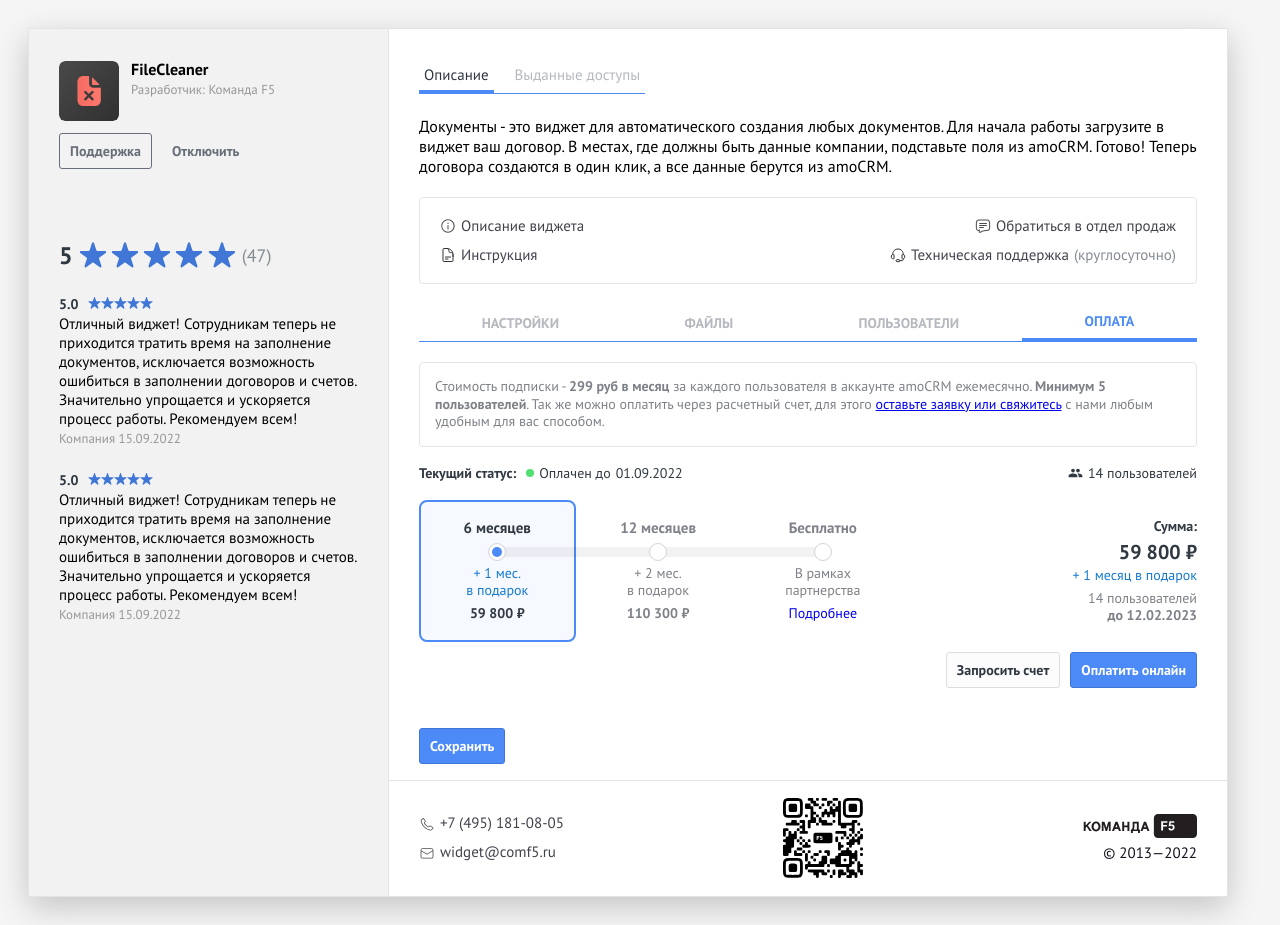
==== commit dd61e054: "Add files via upload" ====
--- a/index.html
+++ b/index.html
@@ -178,7 +178,7 @@
                                                 <path d="M9 14.6667H7C6.73478 14.6667 6.48043 14.5613 6.29289 14.3738C6.10536 14.1862 6 13.9319 6 13.6667C6 13.4014 6.10536 13.1471 6.29289 12.9596C6.48043 12.772 6.73478 12.6667 7 12.6667H9C9.26522 12.6667 9.51957 12.772 9.70711 12.9596C9.89464 13.1471 10 13.4014 10 13.6667C10 13.9319 9.89464 14.1862 9.70711 14.3738C9.51957 14.5613 9.26522 14.6667 9 14.6667Z" stroke="black"/>
                                             </svg>
                                             Техническая поддержка 
-                                            <span style="opacity: .7;">(круглосуточно)</span>
+                                            <span style="color: #676E79;">(круглосуточно)</span>
                                         </a>
     
                                     
--- a/assets/css/style.css
+++ b/assets/css/style.css
@@ -73,8 +73,7 @@
   left: 0%;
   right: 0%;
   top: 0px;
-  background: linear-gradient(90deg, #231F20 0%, rgba(35, 31, 32, 0) 100%);
-  opacity: 0.1;
+  background: #e5e5e5;
 }
 .f5-widget-footer__helper {
   cursor: default;
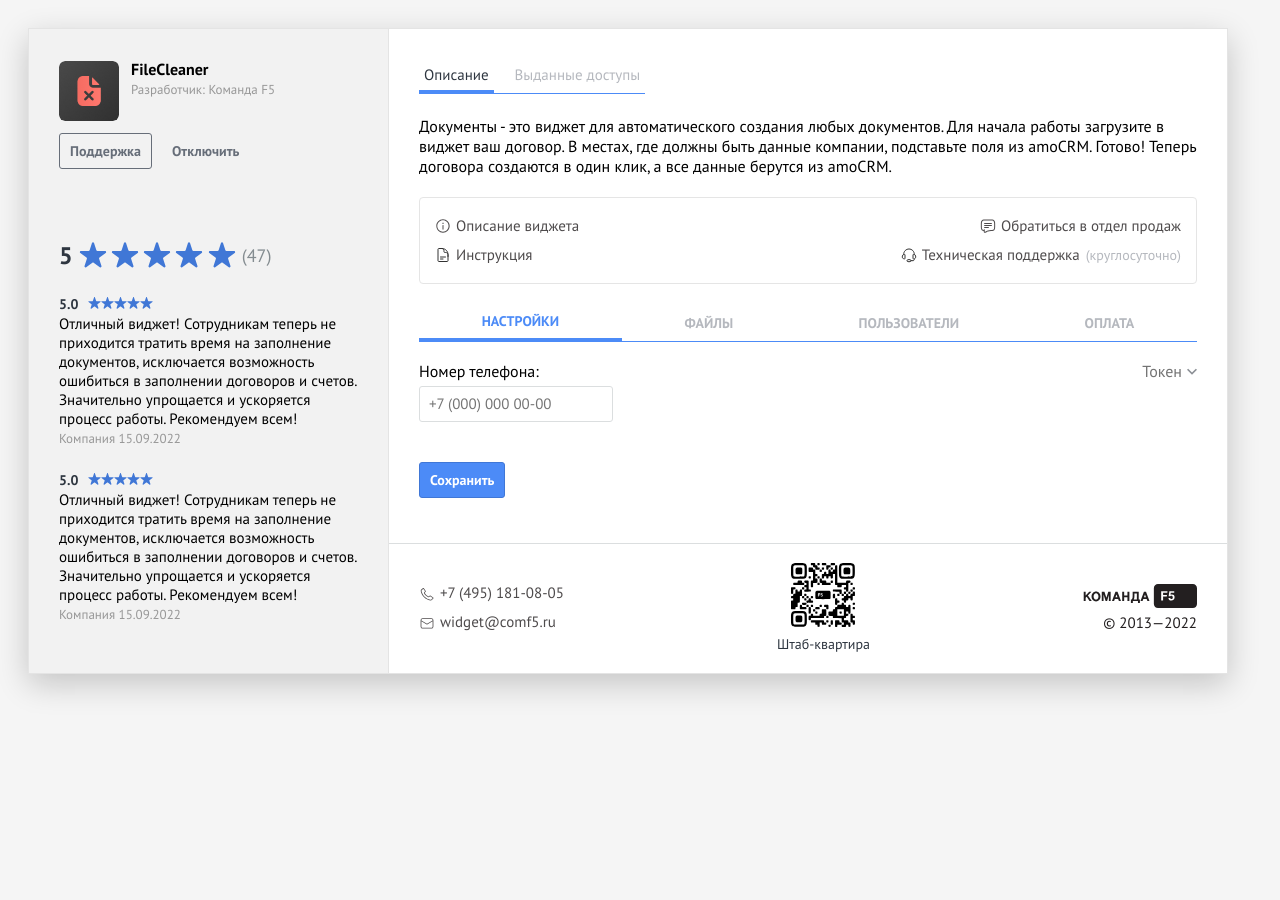
==== commit 6872e649: "Add files via upload" ====
--- a/index.html
+++ b/index.html
@@ -156,36 +156,35 @@
                                 
                                 </div>
         
-                                <div class="f5-widget-footer__info_wrapper">
-        
-                                    <div class="f5-widget-footer__info" style="margin: 3.5px 0; align-items: flex-end;">
-
-                                        <a class="f5-widget-footer__a alt" href="#" target="_blank">     
-
-                                            <svg width="16" height="16" viewBox="0 0 16 16" fill="none" xmlns="http://www.w3.org/2000/svg">
-    <path fill-rule="evenodd" clip-rule="evenodd" d="M6.6292 1.5H6.62921H9.37113C10.5962 1.49999 11.5667 1.49998 12.3261 1.60213C13.1076 1.70723 13.7402 1.92867 14.2389 2.42763C14.7381 2.92638 14.9596 3.55907 15.0647 4.34069C15.1668 5.10017 15.1668 6.07061 15.1668 7.29569V7.37098C15.1668 8.59605 15.1668 9.5665 15.0647 10.326C14.9596 11.1076 14.7381 11.7403 14.2389 12.239C13.7402 12.738 13.1076 12.9594 12.3261 13.0645C11.5667 13.1667 10.5962 13.1667 9.37111 13.1667H9.3335L9.32752 13.1666C8.62458 13.1683 7.80466 13.4578 7.00312 13.8738L6.97055 13.8907C6.33111 14.2226 5.81322 14.4914 5.41443 14.6463C5.21062 14.7255 5.00509 14.7886 4.8083 14.8071C4.60494 14.8263 4.37494 14.8009 4.16773 14.6615C3.77579 14.3982 3.71648 13.9233 3.70659 13.5551C3.70272 13.411 3.70663 13.2489 3.71601 13.0699C2.91525 12.9676 2.26894 12.7472 1.76124 12.2388C1.2622 11.7401 1.04074 11.1075 0.935625 10.326C0.833478 9.5665 0.833486 8.59604 0.833496 7.37096V7.37095V7.2957V7.2957C0.833486 6.07062 0.833478 5.10017 0.935625 4.34069C1.04074 3.55915 1.26221 2.92651 1.76128 2.42778C2.26 1.92871 2.89264 1.70724 3.67418 1.60213C4.43366 1.49998 5.40412 1.49999 6.6292 1.5ZM12.1928 12.0735C11.5089 12.1654 10.6077 12.1667 9.34004 12.1667L9.33349 12.1666C8.38976 12.1666 7.39602 12.5433 6.54249 12.9862C5.86496 13.3378 5.39467 13.5812 5.05222 13.7142C4.90061 13.7732 4.80017 13.7997 4.73624 13.8089C4.72473 13.7633 4.71026 13.6781 4.70623 13.5283C4.6973 13.196 4.73988 12.719 4.80348 12.0222L4.83148 11.7115C4.85626 11.4365 4.6534 11.1934 4.37838 11.1686C4.10335 11.1439 3.8603 11.3467 3.83551 11.6217L3.80751 11.9324L3.80469 11.9633L3.79482 12.0716C3.13174 11.9814 2.74832 11.8121 2.46823 11.5316C2.18607 11.2497 2.01691 10.8634 1.9267 10.1927C1.83456 9.50759 1.8335 8.60447 1.8335 7.33333C1.8335 6.06219 1.83456 5.15907 1.9267 4.47398C2.01691 3.80327 2.18637 3.41666 2.46853 3.13474C2.75045 2.85258 3.13676 2.68341 3.80748 2.59321C4.49257 2.50106 5.39569 2.5 6.66683 2.5H9.3335C10.6046 2.5 11.5078 2.50106 12.1928 2.59321C12.8636 2.68341 13.2502 2.85288 13.5321 3.13504C13.8143 3.41696 13.9834 3.80327 14.0736 4.47398C14.1658 5.15907 14.1668 6.06219 14.1668 7.33333C14.1668 8.60447 14.1658 9.50759 14.0736 10.1927C13.9834 10.8634 13.814 11.25 13.5318 11.5319C13.2499 11.8141 12.8636 11.9833 12.1928 12.0735ZM4.5 5C4.22386 5 4 5.22386 4 5.5C4 5.77614 4.22386 6 4.5 6H11.5C11.7761 6 12 5.77614 12 5.5C12 5.22386 11.7761 5 11.5 5H4.5ZM4.5 7C4.22386 7 4 7.22386 4 7.5C4 7.77614 4.22386 8 4.5 8H11.5C11.7761 8 12 7.77614 12 7.5C12 7.22386 11.7761 7 11.5 7H4.5ZM4 9.5C4 9.22386 4.22386 9 4.5 9H8.5C8.77614 9 9 9.22386 9 9.5C9 9.77614 8.77614 10 8.5 10H4.5C4.22386 10 4 9.77614 4 9.5Z" fill="#231F20"/>
-                                            </svg>
-                         
-                                            Обратиться в отдел продаж
-                                        </a>
-                                        
+                                <div class="f5-widget-footer__info" style="margin: 3.5px 0; align-items: flex-end;">
+
+                                    <a class="f5-widget-footer__a alt" href="#" target="_blank">     
+
+                                        <svg width="16" height="16" viewBox="0 0 16 16" fill="none" xmlns="http://www.w3.org/2000/svg">
+                                            <path fill-rule="evenodd" clip-rule="evenodd" d="M6.6292 1.5H6.62921H9.37113C10.5962 1.49999 11.5667 1.49998 12.3261 1.60213C13.1076 1.70723 13.7402 1.92867 14.2389 2.42763C14.7381 2.92638 14.9596 3.55907 15.0647 4.34069C15.1668 5.10017 15.1668 6.07061 15.1668 7.29569V7.37098C15.1668 8.59605 15.1668 9.5665 15.0647 10.326C14.9596 11.1076 14.7381 11.7403 14.2389 12.239C13.7402 12.738 13.1076 12.9594 12.3261 13.0645C11.5667 13.1667 10.5962 13.1667 9.37111 13.1667H9.3335L9.32752 13.1666C8.62458 13.1683 7.80466 13.4578 7.00312 13.8738L6.97055 13.8907C6.33111 14.2226 5.81322 14.4914 5.41443 14.6463C5.21062 14.7255 5.00509 14.7886 4.8083 14.8071C4.60494 14.8263 4.37494 14.8009 4.16773 14.6615C3.77579 14.3982 3.71648 13.9233 3.70659 13.5551C3.70272 13.411 3.70663 13.2489 3.71601 13.0699C2.91525 12.9676 2.26894 12.7472 1.76124 12.2388C1.2622 11.7401 1.04074 11.1075 0.935625 10.326C0.833478 9.5665 0.833486 8.59604 0.833496 7.37096V7.37095V7.2957V7.2957C0.833486 6.07062 0.833478 5.10017 0.935625 4.34069C1.04074 3.55915 1.26221 2.92651 1.76128 2.42778C2.26 1.92871 2.89264 1.70724 3.67418 1.60213C4.43366 1.49998 5.40412 1.49999 6.6292 1.5ZM12.1928 12.0735C11.5089 12.1654 10.6077 12.1667 9.34004 12.1667L9.33349 12.1666C8.38976 12.1666 7.39602 12.5433 6.54249 12.9862C5.86496 13.3378 5.39467 13.5812 5.05222 13.7142C4.90061 13.7732 4.80017 13.7997 4.73624 13.8089C4.72473 13.7633 4.71026 13.6781 4.70623 13.5283C4.6973 13.196 4.73988 12.719 4.80348 12.0222L4.83148 11.7115C4.85626 11.4365 4.6534 11.1934 4.37838 11.1686C4.10335 11.1439 3.8603 11.3467 3.83551 11.6217L3.80751 11.9324L3.80469 11.9633L3.79482 12.0716C3.13174 11.9814 2.74832 11.8121 2.46823 11.5316C2.18607 11.2497 2.01691 10.8634 1.9267 10.1927C1.83456 9.50759 1.8335 8.60447 1.8335 7.33333C1.8335 6.06219 1.83456 5.15907 1.9267 4.47398C2.01691 3.80327 2.18637 3.41666 2.46853 3.13474C2.75045 2.85258 3.13676 2.68341 3.80748 2.59321C4.49257 2.50106 5.39569 2.5 6.66683 2.5H9.3335C10.6046 2.5 11.5078 2.50106 12.1928 2.59321C12.8636 2.68341 13.2502 2.85288 13.5321 3.13504C13.8143 3.41696 13.9834 3.80327 14.0736 4.47398C14.1658 5.15907 14.1668 6.06219 14.1668 7.33333C14.1668 8.60447 14.1658 9.50759 14.0736 10.1927C13.9834 10.8634 13.814 11.25 13.5318 11.5319C13.2499 11.8141 12.8636 11.9833 12.1928 12.0735ZM4.5 5C4.22386 5 4 5.22386 4 5.5C4 5.77614 4.22386 6 4.5 6H11.5C11.7761 6 12 5.77614 12 5.5C12 5.22386 11.7761 5 11.5 5H4.5ZM4.5 7C4.22386 7 4 7.22386 4 7.5C4 7.77614 4.22386 8 4.5 8H11.5C11.7761 8 12 7.77614 12 7.5C12 7.22386 11.7761 7 11.5 7H4.5ZM4 9.5C4 9.22386 4.22386 9 4.5 9H8.5C8.77614 9 9 9.22386 9 9.5C9 9.77614 8.77614 10 8.5 10H4.5C4.22386 10 4 9.77614 4 9.5Z" fill="#231F20"/>
+                                        </svg>
+                     
+                                        Обратиться в отдел продаж
+                                    </a>
+                                    
+                                    <div class="text_container h">
+
                                         <a class="f5-widget-footer__a alt" href="#" target="_blank">
-                                        
-                                        
+
                                             <svg width="16" height="16" viewBox="0 0 16 16" fill="none" xmlns="http://www.w3.org/2000/svg">
                                                 <path d="M13.3333 7.33333C13.3333 5.91885 12.7714 4.56229 11.7712 3.5621C10.771 2.5619 9.41445 2 7.99996 2C6.58547 2 5.22892 2.5619 4.22872 3.5621C3.22853 4.56229 2.66663 5.91885 2.66663 7.33333" stroke="black" stroke-linecap="round" stroke-linejoin="round"/>
                                                 <path d="M13.3334 12V12.3333C13.3334 12.6869 13.1929 13.0261 12.9428 13.2761C12.6928 13.5262 12.3537 13.6667 12 13.6667H9.66671M1.33337 10.292V9.04132C1.33342 8.74399 1.43284 8.45521 1.61584 8.22088C1.79884 7.98654 2.05492 7.82009 2.34337 7.74799L3.50337 7.45732C3.56232 7.44264 3.62383 7.44158 3.68325 7.45421C3.74266 7.46685 3.79842 7.49285 3.84629 7.53025C3.89416 7.56764 3.93288 7.61545 3.95952 7.67004C3.98616 7.72464 4.00002 7.78458 4.00004 7.84532V11.4873C4.00015 11.5482 3.98636 11.6083 3.95972 11.663C3.93309 11.7178 3.89431 11.7657 3.84635 11.8032C3.79838 11.8407 3.7425 11.8667 3.68295 11.8793C3.6234 11.8919 3.56175 11.8908 3.50271 11.876L2.34271 11.586C2.05438 11.5138 1.79845 11.3473 1.61558 11.1129C1.43271 10.8786 1.33338 10.5899 1.33337 10.2927V10.292ZM14.6667 10.292V9.04132C14.6667 8.74399 14.5672 8.45521 14.3842 8.22088C14.2012 7.98654 13.9452 7.82009 13.6567 7.74799L12.4967 7.45732C12.4378 7.44264 12.3762 7.44158 12.3168 7.45421C12.2574 7.46685 12.2017 7.49285 12.1538 7.53025C12.1059 7.56764 12.0672 7.61545 12.0406 7.67004C12.0139 7.72464 12.0001 7.78458 12 7.84532V11.4873C12 11.5481 12.0137 11.6081 12.0403 11.6628C12.0669 11.7175 12.1056 11.7654 12.1535 11.8029C12.2014 11.8403 12.2572 11.8664 12.3167 11.8791C12.3761 11.8917 12.4377 11.8907 12.4967 11.876L13.6567 11.586C13.9452 11.5139 14.2012 11.3474 14.3842 11.1131C14.5672 10.8788 14.6667 10.59 14.6667 10.2927V10.292Z" stroke="black"/>
                                                 <path d="M9 14.6667H7C6.73478 14.6667 6.48043 14.5613 6.29289 14.3738C6.10536 14.1862 6 13.9319 6 13.6667C6 13.4014 6.10536 13.1471 6.29289 12.9596C6.48043 12.772 6.73478 12.6667 7 12.6667H9C9.26522 12.6667 9.51957 12.772 9.70711 12.9596C9.89464 13.1471 10 13.4014 10 13.6667C10 13.9319 9.89464 14.1862 9.70711 14.3738C9.51957 14.5613 9.26522 14.6667 9 14.6667Z" stroke="black"/>
                                             </svg>
-                                            Техническая поддержка 
-                                            <span style="color: #676E79;">(круглосуточно)</span>
+                                            Техническая поддержка
+
                                         </a>
-    
-                                    
+                                        <span>(круглосуточно)</span>
                                     </div>
-        
-        
-                            </div>
+
+                                
+                                </div>
+                              
         
                             </div>
         
@@ -197,110 +196,62 @@
                             <div class="f5-widget-settings-content">
                                 <div class="f5-widget-wrapper">
                                     <ul class="f5-widget-tabs">
-                                        <li class="f5-widget-page">Настройки</li>
+                                        <li class="f5-widget-page active">Настройки</li>
                                         <li class="f5-widget-page">Файлы</li>
                                         <li class="f5-widget-page">Пользователи</li>
-                                        <li class="f5-widget-page active">Оплата</li>
+                                        <li class="f5-widget-page">Оплата</li>
                                     </ul>
 
-                                    <div class="f5-widget-content" style="padding: 20px 0px 20px 0px;">
-                                        <div class="f5_billing">
-                                            <div class="f5_billing-info_box">
-                                            <div class="f5_billing-info_box-inner">Стоимость подписки - <b>299 руб в месяц</b> за каждого пользователя в аккаунте amoCRM ежемесячно. <b>Минимум 5 пользователей</b>. Так же можно оплатить через расчетный счет, для этого <a href="#">оставьте заявку или свяжитесь</a> с нами любым удобным для вас способом.</div>
+                                    <div class="f5-widget-content" style="gap: 20px;">
+
+                                        <div class="account-settings">
+
+                                            <div class="text_container v">
+                                                <span>Номер телефона:</span>
+                                                <td class="content__account__settings__field">
+                                                    <input class="text-input" id="" type="text" value="" placeholder="+7 (000) 000 00-00" autocomplete="off">
+                                                </td>
                                             </div>
-                                
-                                            <div class="f5_billing-status">
-                                
-                                                <div class="f5_billing-status_inner">  
-                                                <div class="f5_billing-status-description">Текущий статус:</div>
-                                                <div class="f5_billing-status-info"> <span class="f5_billing-status-indicator"></span>Оплачен до <div id="f5_billing-status-date">01.09.2022</div></div>
-                                                </div>
-                                
-                                                <div class="f5_billing-user_counter">
-                                                    <svg style="margin-right: 5px;" width="15" height="10" viewBox="0 0 15 10" fill="none" xmlns="http://www.w3.org/2000/svg">
-                                                    <path d="M9.99023 5.61523C10.5371 5.61523 11.1328 5.69336 11.7773 5.84961C12.4219 6.00586 13.0176 6.25977 13.5645 6.61133C14.1113 6.96289 14.3848 7.36328 14.3848 7.8125V9.36523H10.6348V7.8125C10.6348 6.95312 10.2246 6.23047 9.4043 5.64453C9.54102 5.625 9.73633 5.61523 9.99023 5.61523ZM3.22266 5.84961C3.86719 5.69336 4.46289 5.61523 5.00977 5.61523C5.55664 5.61523 6.15234 5.69336 6.79688 5.84961C7.44141 6.00586 8.02734 6.25977 8.55469 6.61133C9.10156 6.96289 9.375 7.36328 9.375 7.8125V9.36523H0.615234V7.8125C0.615234 7.36328 0.888672 6.96289 1.43555 6.61133C1.98242 6.25977 2.57812 6.00586 3.22266 5.84961ZM6.29883 3.82812C5.94727 4.19922 5.51758 4.38477 5.00977 4.38477C4.50195 4.38477 4.0625 4.19922 3.69141 3.82812C3.32031 3.45703 3.13477 3.01758 3.13477 2.50977C3.13477 2.00195 3.32031 1.5625 3.69141 1.19141C4.0625 0.820312 4.50195 0.634766 5.00977 0.634766C5.51758 0.634766 5.94727 0.820312 6.29883 1.19141C6.66992 1.5625 6.85547 2.00195 6.85547 2.50977C6.85547 3.01758 6.66992 3.45703 6.29883 3.82812ZM11.3086 3.82812C10.9375 4.19922 10.498 4.38477 9.99023 4.38477C9.48242 4.38477 9.04297 4.19922 8.67188 3.82812C8.30078 3.45703 8.11523 3.01758 8.11523 2.50977C8.11523 2.00195 8.30078 1.5625 8.67188 1.19141C9.04297 0.820312 9.48242 0.634766 9.99023 0.634766C10.498 0.634766 10.9375 0.820312 11.3086 1.19141C11.6797 1.5625 11.8652 2.00195 11.8652 2.50977C11.8652 3.01758 11.6797 3.45703 11.3086 3.82812Z" fill="#313942"/>
-                                                    </svg>      
-                                                    <span>14</span>&nbspпользователей
-                                                </div>
-                                
+
+
+
+
+                                            <div class="text_container v" style="align-items: flex-end; cursor: pointer;">
+                                                <span class="text_container_header" id="token_show">
+                                                    Токен
+                                                    <div class="icon-more" id="more-icon">    
+                                                        <svg width="10" height="10" viewBox="0 0 10 7" fill="none" xmlns="http://www.w3.org/2000/svg">
+                                                            <path d="M8.82812 0.148438L10 1.32031L5 6.32031L0 1.32031L1.17188 0.148438L5 3.97656L8.82812 0.148438Z" fill="#2E3640"/>
+                                                        </svg>
+                                                    </div>
+                                                </span>
+
+                                                <td class="account-settings_token-field">
+
+
+
+                                                    <div class="account-settings_token field" id="f5_token">
+                                                        458t5489458t5489
+
+                                                        <div class="account-settings_token_button refresh">
+                                                            <svg width="12" height="12" viewBox="0 0 14 14" fill="none" xmlns="http://www.w3.org/2000/svg">
+                                                                <path d="M11.7266 2.27344L13.6797 0.320312V6.17969H7.82031L10.5156 3.48438C9.52604 2.49479 8.35417 2 7 2C5.61979 2 4.4349 2.49479 3.44531 3.48438C2.48177 4.44792 2 5.61979 2 7C2 8.38021 2.48177 9.5651 3.44531 10.5547C4.4349 11.5182 5.61979 12 7 12C7.96354 12 8.90104 11.6745 9.8125 11.0234C10.75 10.3724 11.388 9.59115 11.7266 8.67969H13.4453C13.0807 10.138 12.2995 11.3359 11.1016 12.2734C9.90365 13.2109 8.53646 13.6797 7 13.6797C5.17708 13.6797 3.61458 13.0286 2.3125 11.7266C1.01042 10.4245 0.359375 8.84896 0.359375 7C0.359375 5.15104 1.01042 3.57552 2.3125 2.27344C3.61458 0.971354 5.17708 0.320312 7 0.320312C7.78125 0.320312 8.6276 0.515625 9.53906 0.90625C10.4766 1.27083 11.2057 1.72656 11.7266 2.27344Z" fill="#2E3640"/>
+                                                            </svg>
+                                                        </div>
+
+                                                        <div class="account-settings_token_button help">     
+                                                            <svg width="15" height="15" viewBox="0 0 16 16" fill="none" xmlns="http://www.w3.org/2000/svg">
+                                                                <path d="M7.96732 11.9999C8.20065 11.9999 8.39798 11.9193 8.55932 11.7579C8.72021 11.597 8.80065 11.3999 8.80065 11.1666C8.80065 10.9333 8.72021 10.7361 8.55932 10.5753C8.39798 10.4139 8.20065 10.3333 7.96732 10.3333C7.73398 10.3333 7.53665 10.4139 7.37532 10.5753C7.21443 10.7361 7.13398 10.9333 7.13398 11.1666C7.13398 11.3999 7.21443 11.597 7.37532 11.7579C7.53665 11.9193 7.73398 11.9999 7.96732 11.9999ZM8.06732 5.13325C8.37843 5.13325 8.62843 5.21925 8.81732 5.39125C9.00621 5.5637 9.10065 5.78881 9.10065 6.06659C9.10065 6.25547 9.03687 6.44703 8.90932 6.64125C8.78132 6.83592 8.60065 7.03881 8.36732 7.24992C8.03398 7.53881 7.78954 7.81658 7.63398 8.08325C7.47843 8.34992 7.40065 8.61658 7.40065 8.88325C7.40065 9.03881 7.4591 9.16925 7.57598 9.27458C7.69243 9.38036 7.82843 9.43325 7.98398 9.43325C8.13954 9.43325 8.27843 9.3777 8.40065 9.26658C8.52287 9.15547 8.60065 9.01658 8.63398 8.84992C8.66732 8.66103 8.74243 8.48614 8.85932 8.32525C8.97576 8.16392 9.16732 7.95547 9.43398 7.69992C9.77843 7.3777 10.0202 7.08325 10.1593 6.81659C10.298 6.54992 10.3673 6.25547 10.3673 5.93325C10.3673 5.36658 10.1535 4.90258 9.72598 4.54125C9.29798 4.18036 8.7451 3.99992 8.06732 3.99992C7.60065 3.99992 7.18687 4.08881 6.82598 4.26659C6.46465 4.44436 6.18398 4.71659 5.98398 5.08325C5.90621 5.2277 5.87843 5.36925 5.90065 5.50792C5.92287 5.64703 6.00065 5.76103 6.13398 5.84992C6.27843 5.93881 6.43687 5.96658 6.60932 5.93325C6.78132 5.89992 6.92287 5.80547 7.03398 5.64992C7.15621 5.48325 7.30354 5.35547 7.47598 5.26659C7.64798 5.1777 7.8451 5.13325 8.06732 5.13325ZM8.00065 14.6666C7.08954 14.6666 6.22843 14.4915 5.41732 14.1413C4.60621 13.7915 3.89798 13.3166 3.29265 12.7166C2.68687 12.1166 2.2091 11.411 1.85932 10.5999C1.5091 9.78881 1.33398 8.92214 1.33398 7.99992C1.33398 7.0777 1.5091 6.21103 1.85932 5.39992C2.2091 4.58881 2.68687 3.88325 3.29265 3.28325C3.89798 2.68325 4.60621 2.20814 5.41732 1.85792C6.22843 1.50814 7.08954 1.33325 8.00065 1.33325C8.93398 1.33325 9.80621 1.50814 10.6173 1.85792C11.4284 2.20814 12.134 2.68325 12.734 3.28325C13.334 3.88325 13.8062 4.58881 14.1507 5.39992C14.4951 6.21103 14.6673 7.0777 14.6673 7.99992C14.6673 8.92214 14.4951 9.78881 14.1507 10.5999C13.8062 11.411 13.334 12.1166 12.734 12.7166C12.134 13.3166 11.4284 13.7915 10.6173 14.1413C9.80621 14.4915 8.93398 14.6666 8.00065 14.6666ZM8.00065 13.3333C9.48954 13.3333 10.7507 12.8139 11.784 11.7753C12.8173 10.7361 13.334 9.4777 13.334 7.99992C13.334 6.52214 12.8173 5.2637 11.784 4.22459C10.7507 3.18592 9.48954 2.66659 8.00065 2.66659C6.5451 2.66659 5.29221 3.18592 4.24198 4.22459C3.19221 5.2637 2.66732 6.52214 2.66732 7.99992C2.66732 9.4777 3.19221 10.7361 4.24198 11.7753C5.29221 12.8139 6.5451 13.3333 8.00065 13.3333Z" fill="#2E3640"/>
+                                                            </svg>
+                                                        </div>
+                                                    </div>
+                                                   
+                                                </td>
+                                            
                                             </div>
-                                
-                                            <div class="f5_billing-payment_info">
-                                
-                                                <div class="f5_billing-payment_info-chooser">
-                                
-                                                    <div id="f5_billing_card-1" class="f5_billing-payment_info-chooser_card left active">
-                                                        <div class="f5_billing-payment_info-chooser_card-title">6 месяцев</div>
-                                                            <div class="f5_billing-connection">
-                                                                <span class="f5_billing-payment_info-chooser_card-radio"></span>
-                                                            </div>
-                                
-                                                            <div class="f5_billing-payment_info-chooser_card-extra">
-                                                                <div class="f5_billing-payment_info-chooser_card-text">+ 1 мес.<br>в&nbspподарок</div>
-                                                                <div id="f5_billing_cost-1" class="f5_billing-payment_info-chooser_card-subtitle">59 800<span>&nbsp₽</span></div>
-                                                            </div>
-                                
-                                                    </div>
-                                
-                                                    <div id="f5_billing_card-2" class="f5_billing-payment_info-chooser_card">
-                                                        <div class="f5_billing-payment_info-chooser_card-title">12 месяцев</div>
-                                                            <div class="f5_billing-connection">
-                                                                <span class="f5_billing-payment_info-chooser_card-radio"></span>
-                                                            </div>
-                                
-                                                            <div class="f5_billing-payment_info-chooser_card-extra">
-                                                                <div class="f5_billing-payment_info-chooser_card-text">+ 2 мес.<br>в&nbspподарок</div>
-                                                                <div id="f5_billing_cost-2" class="f5_billing-payment_info-chooser_card-subtitle">110 300<span>&nbsp₽</span></div>
-                                                            </div>
-                                                            
-                                                    </div>
-                                
-                                                    <div id="f5_billing_card-3" class="f5_billing-payment_info-chooser_card right">
-                                                        <div class="f5_billing-payment_info-chooser_card-title">Бесплатно</div>
-                                                            <div class="f5_billing-connection">
-                                                                <span class="f5_billing-payment_info-chooser_card-radio"></span>
-                                                            </div>
-                                                        <div class="f5_billing-payment_info-chooser_card-text">В рамках<br>партнерства</div>
-                                                        <a href="#" class="f5_billing-payment_info-chooser_card-more">Подробнее</a>
-                                                    </div>
-                                
-                                                </div>
-                                
-                                                <div class="f5_billing-total">
-                                
-                                                    <div class="f5_billing-total-title">Сумма:</div>
-                                                    <div class="f5_billing-total-subtitle">
-                                                        <div class="f5_billing-total-subtitle-money">59 800<span>&nbsp₽</span></div>
-                                                        <div class="f5_billing-total-subtitle-add">+ 1 месяц в подарок</span></div>
-                                                    </div>
-                                                    <div class="f5_billing-total-after">
-                                                        <div class="f5_billing-user_counter">      
-                                                            <span>14</span>&nbspпользователей
-                                                        </div>
-                                                        <div class="f5_billing-total-after-date">до 12.02.2023</span></div>
-                                                    </div>
-                                
-                                                </div>
-                                
-                                            </div>
-                                
-                                            <div class="button_container">
-                                
-                                                <button type="button" class="button-input">
-                                                    <span class="button-input-inner">
-                                                        <span class="button-input-inner__text">Запросить счет</span>
-                                                    </span>
-                                                </button>
-                                
-                                                <button type="button" class="button-input button-input_blue">
-                                                    <span class="button-input-inner">
-                                                        <span class="button-input-inner__text">Оплатить онлайн</span>
-                                                    </span>
-                                                </button>
-                                                
-                                            </div>
-                                
+                                            
                                         </div>
+                                        
                                     </div>
 
                                 </div>                                
@@ -340,7 +291,8 @@
                         
                         </div>
 
-                        <svg class="f5-widget-footer__qr" width="1000" height="1000" viewBox="0 0 1000 1000" fill="none" xmlns="http://www.w3.org/2000/svg">
+                        <a href="https://t.me/f5crm" target="_blank" class="f5-widget-footer__qr-inner">
+                            <svg class="f5-widget-footer__qr" width="1000" height="1000" viewBox="0 0 1000 1000" fill="none" xmlns="http://www.w3.org/2000/svg">
                             <g clip-path="url(#clip0_2440_5470)">
                             <path d="M52.0995 2.09995C33.3995 5.39995 24.3995 9.49995 15.4995 19.0999C9.69952 25.2999 5.69952 33.8999 2.79952 46.5999C0.69952 56.1999 0.59952 58.4999 0.29952 119.7C-0.10048 179.3 -0.000480272 183.6 1.89952 195.4C4.29952 209.6 6.79952 217.3 11.6995 224.8C20.1995 237.5 34.2995 244.3 58.1995 246.9C70.9995 248.3 175.4 248.3 189.1 246.9C227.8 243 242.6 228.3 246.9 189.6C248.3 177 248.3 74.7999 246.9 60.3999C244.5 35.3999 238.3 21.5999 225.7 12.6999C217.6 6.89995 210.5 4.39995 195.7 1.99995C184.4 0.199947 178.9 -5.25229e-05 123 0.0999475C68.9995 0.199947 61.3995 0.399947 52.0995 2.09995ZM199 38.6999C203.1 40.0999 206 41.7999 206.9 43.1999C211.9 51.2999 213.4 74.8999 212.7 137.4C212.2 187 211.5 196.3 207.7 203.7C203.7 211.4 189.1 213 124 213C77.0995 213 58.6995 212.1 49.4995 209.4C43.1995 207.6 41.3995 206.2 39.5995 201.9C36.5995 194.7 36.0995 182.9 35.9995 123.9C35.8995 41.3999 35.8995 40.9999 55.3995 37.3999C60.8995 36.3999 77.2995 36.1999 127.5 36.2999C191.6 36.4999 192.6 36.5999 199 38.6999Z" fill="black"/>
                             <path d="M88.0008 72.8C80.1008 75.1 74.8008 80.7 72.6008 89.1C71.1008 94.7 70.9008 99.5 71.2008 126.5C71.6008 160.6 72.0008 162.7 77.6008 169C84.1008 176.2 86.1008 176.5 124.001 176.5C161.901 176.5 164.201 176.2 170.101 170C176.101 163.7 176.501 160.7 176.501 123.5C176.501 85.9 176.201 83.9 168.901 77.6C161.901 71.6 157.301 71 123.401 71.1C99.1008 71.1 92.5008 71.5 88.0008 72.8Z" fill="black"/>
@@ -414,7 +366,9 @@
                             <rect width="1000" height="1000" fill="white"/>
                             </clipPath>
                             </defs>
-                        </svg>
+                            </svg>
+                            Штаб-квартира
+                        </a>
 
                         <div class="f5-widget-footer__info" style="margin: 3.5px 0; align-items: flex-end;">
     
@@ -442,7 +396,7 @@
 
 
     <script src="https://ajax.googleapis.com/ajax/libs/jquery/3.6.0/jquery.min.js"></script>
-    <script src="assets/js/main.js"></script>
+    <script src="assets/act.js"></script>
 
 </body>
 
--- a/assets/css/style.css
+++ b/assets/css/style.css
@@ -98,3 +98,797 @@
   width: 80px;
   height: 80px;
 }
+
+body {
+  background: #f5f5f5;
+}
+
+.f5-widget-tabs {
+  background: #fff;
+  padding: 0;
+  width: 100%;
+  list-style-type: none;
+  display: -webkit-box;
+  display: -ms-flexbox;
+  display: flex;
+  -webkit-box-orient: horizontal;
+  -webkit-box-direction: normal;
+  -ms-flex-direction: row;
+  flex-direction: row;
+  -webkit-box-pack: justify;
+  -ms-flex-pack: justify;
+  border-bottom: 1px solid #4c8bf7;
+}
+.f5-widget-page {
+  padding: 8px 16px;
+  text-transform: uppercase;
+  font-size: 14px;
+  font-weight: 700;
+  color: #b5b8be;
+  cursor: pointer;
+  display: inline-flex;
+  flex-grow: 1;
+  align-items: center;
+  justify-content: center;
+}
+.f5-widget-page.active {
+  border-bottom: 3px solid #4c8bf7;
+  color: #4c8bf7;
+}
+.f5-widget-content {
+  display: flex;
+  flex-direction: column;
+  padding: 20px 0;
+  gap: 10px;
+}
+.f5-widget-footer {
+  color: #231F20;
+  position: absolute;
+  bottom: 0;
+  left: 0;
+  right: 0;
+  display: flex;
+  flex-direction: column;
+  padding: 20px 30px;
+  gap: 20px;
+  font-size: 15px;
+  font-weight: 400;
+  box-sizing: border-box;
+}
+.f5-widget-footer__text {
+  color: #231F20;
+  line-height: 134%;
+  max-height: 20px;
+}
+.f5-widget-footer__info {
+  display: inline-flex;
+  flex-direction: column;
+  gap: 10px;
+}
+.f5-widget-footer__info_wrapper {
+  display: flex;
+  justify-content: space-between;
+  align-items: center;
+  flex-wrap: wrap;
+}
+.f5-widget-footer__info_inner {
+  display: flex;
+  flex-direction: row;
+  align-items: flex-start;
+  padding: 0px;
+  gap: 10px;
+  flex-wrap: wrap;
+}
+.f5-widget-footer__info.alt {
+  flex-direction: row;
+  gap: 15px;
+  flex-wrap: wrap;
+}
+.f5-widget-footer__a {
+  color: #231F20;
+  text-decoration: none;
+  opacity: .8;
+  max-height: 20px;
+  display: flex;
+  align-items: center;
+  gap: 5px;
+  white-space: nowrap;
+}
+.f5-widget-footer__a:hover {
+  opacity: 1;
+}
+.f5-widget-footer__a.alt:hover {
+  opacity: .8;
+  text-decoration: underline;
+}
+.f5-widget-footer__logo {
+  color: #231F20;
+  max-height: 20px;
+}
+.f5-widget-footer__top {
+  display: inline-flex;
+}
+.f5-widget-footer__line {
+  position: absolute;
+  height: 1px;
+  left: 0%;
+  right: 0%;
+  top: 0px;
+  background: #dbdedf;
+}
+.f5-widget-footer__helper {
+  cursor: default;
+  font-weight: 400;
+  font-size: 15px;
+  line-height: 135%;
+  text-align: center;
+  color: #231F20;
+  opacity: 0.6;
+  flex: none;
+  order: 1;
+  align-self: stretch;
+  flex-grow: 0;
+}
+.f5-widget-footer__qr {
+  height: 64px;
+}
+.f5-widget-footer__qr-inner {
+  display: flex;
+  flex-direction: column;
+  align-items: center;
+  text-decoration: none;
+  color: #2e3640;
+  gap: 8px;
+  font-size: 14px;
+}
+.f5-widget-footer.alt {
+  position: relative;
+  border: 1px solid #E5E5E5;
+  border-radius: 4px;
+  padding: 15px;
+}
+
+.text-input {
+  border: 1px solid #dbdedf;
+  border-radius: 3px;
+  font-size: 15px;
+  height: 36px;
+  padding: 8px 9px 7px;
+  box-sizing: border-box;
+  color: #313942;
+  background: #fff;
+  width: 100%;
+}
+
+[contenteditable], input, textarea {
+  -webkit-user-select: text;
+  -moz-user-select: text;
+  -ms-user-select: text;
+  user-select: text;
+  outline: 0;
+  line-height: 20px;
+}
+
+.column-styles {
+  font-family: 'PT Sans';
+  display: inline-flex;
+  flex-direction: column;
+  align-items: center;
+  gap: 20px;
+  padding: 20px;
+  border: 1px solid #dbdedf;
+  border-radius: 10px;
+  margin-bottom: 20px;
+  background: #dadada;
+}
+.column-styles-text {
+  font-weight: 700;
+  font-size: 24px;
+  margin-bottom: 20px;
+}
+
+a, abbr, acronym, address, applet, article, aside, audio, b, big, blockquote, button, canvas, caption, center, cite, code, dd, del, details, dfn, div, dl, dt, em, embed, fieldset, figcaption, figure, footer, form, h1, h2, h3, h4, h5, h6, header, hgroup, i, iframe, img, input, ins, kbd, label, legend, li, mark, menu, nav, object, ol, output, p, pre, q, ruby, s, samp, section, small, span, strike, strong, sub, summary, sup, table, tbody, td, textarea, tfoot, th, thead, time, tr, tt, u, ul, var, video {
+  margin: 0;
+  padding: 0;
+  border: 0;
+  font-family: 'PT Sans';
+  vertical-align: baseline;
+  text-rendering: geometricPrecision;
+  -webkit-font-smoothing: antialiased;
+}
+
+.button-input {
+  position: relative;
+  z-index: 1;
+  display: inline-block;
+  max-height: 38px;
+  padding: 10px;
+  font-size: 14px;
+  font-weight: 700;
+  line-height: 14px;
+  white-space: nowrap;
+  vertical-align: middle;
+  text-decoration: none;
+  border-radius: 3px;
+  outline: 0;
+  cursor: pointer;
+  -webkit-user-select: none;
+  -moz-user-select: none;
+  -ms-user-select: none;
+  user-select: none;
+  color: #2e3640;
+  border: 1px solid #dbdedf;
+  background: #fcfcfc;
+}
+.button-input-inner {
+  display: inline-flex;
+  align-items: center;
+  position: relative;
+}
+.button-input:active {
+  transform: translateY(1px);
+}
+.button-input.button-input_blue {
+  border: 1px solid #4077d6;
+  background: #4c8bf7;
+  color: #fff;
+}
+.button-input.button-input_blue.outlined {
+  color: #4077d6;
+  border: 1px solid #4077d6;
+  background: #f2f2f2;
+}
+.button-input.button-input_blue.outlined:hover {
+  color: #fff;
+  background: #4c8bf7;
+  border: 1px solid #4077d6;
+}
+.button-input.button-input_blue:hover {
+  background: #4D85E6;
+}
+.button-input.button-cancel {
+  display: inline-block;
+  font-size: 14px;
+  font-weight: 700;
+  color: #92989b;
+  padding: 8px;
+  text-align: center;
+  cursor: pointer;
+  outline: 0;
+  line-height: 14px;
+  vertical-align: middle;
+  white-space: nowrap;
+  background: 0 0 !important;
+  border: 0 !important;
+}
+.button-input.button-input-disabled {
+  cursor: default;
+  color: #2e3640;
+  opacity: .6;
+  border: 1px solid #dbdedf;
+  background: #fcfcfc;
+}
+.button-input.button-input-disabled:active {
+  transform: none;
+}
+.button-input.button-input_white {
+  display: flex;
+  justify-content: center;
+  margin-bottom: 14px;
+  color: #fff;
+  background: 0 0;
+  border: 1px solid #fff;
+  border-bottom-width: 2px;
+  height: 37px;
+}
+.button-input.button-input_gray {
+  box-sizing: border-box;
+  color: #676e79;
+  border: 1px solid #676e79;
+  border-radius: 3px;
+  background: #f2f2f2;
+  cursor: pointer;
+}
+.button-input.button-input_gray:hover {
+  background: #faf8f8;
+}
+.button-input.button-input_gray.uninstall {
+  background: transparent;
+  border: none;
+}
+.button-input.mini {
+  font-weight: 400;
+  padding: 7px 16px;
+}
+
+.control--select {
+  position: relative;
+  z-index: 10;
+  color: #2e3640;
+  height: 36px;
+}
+.control--select--list {
+  display: none;
+  z-index: 100;
+}
+.control--select--list.opened {
+  display: block;
+  width: 100%;
+  left: -13px;
+  border: 1px solid #d4d5d8;
+  background-color: #fff;
+  padding-right: 11px;
+  height: auto;
+  margin-right: -13px;
+  border-radius: 3px;
+  overflow: auto;
+  position: absolute;
+  max-height: 211px;
+  bottom: auto;
+  top: 0;
+}
+.control--select--list--item {
+  cursor: pointer;
+  position: relative;
+  list-style-type: none;
+  padding: 8px 6px 7px 0;
+  margin: 0 -11px 0 0;
+  overflow: hidden;
+  box-sizing: border-box;
+}
+.control--select--list--item-inner {
+  position: relative;
+  display: block;
+  padding-left: 22px;
+  white-space: nowrap;
+  width: 100%;
+  overflow: hidden;
+  text-overflow: ellipsis;
+  word-wrap: normal;
+  z-index: 2;
+}
+.control--select--list--item.selected {
+  background: url([data-uri]) 8px 13px no-repeat;
+}
+.control--select--button {
+  position: relative;
+  z-index: 10;
+  color: #2e3640;
+  height: 36px;
+  text-overflow: ellipsis;
+  overflow: hidden;
+  white-space: nowrap;
+  box-sizing: border-box;
+  max-width: 100%;
+  display: inline-flex;
+  gap: 8px;
+  align-items: center;
+  width: 100%;
+  height: 100%;
+  text-align: left;
+  outline: 0;
+  padding-top: 1px;
+  border: 1px solid #d4d5d8;
+  border-bottom-width: 2px;
+  border-radius: 3px;
+  background: linear-gradient(to bottom, #fcfcfc 0%, #f8f8f9 100%);
+  padding-right: 25px;
+  padding-left: 9px;
+  color: inherit;
+  cursor: pointer;
+  font-size: 16px;
+}
+.control--select--button::after {
+  content: '';
+  position: absolute;
+  top: calc(50% - 5px);
+  width: 6px;
+  height: 6px;
+  border-bottom: 1px solid #000;
+  border-right: 1px solid #000;
+  transform: rotate(45deg);
+  margin-left: 7px;
+  right: 12px;
+  z-index: 10;
+}
+
+.svg-icon-block {
+  display: flex;
+  flex-direction: column;
+  gap: 10px;
+}
+.svg-icon.add {
+  background-size: cover;
+}
+.svg-icon.add.white {
+  background-image: url("data:image/svg+xml;charset=UTF-8,%3csvg width='14' height='14' viewBox='0 0 14 14' fill='none' xmlns='http://www.w3.org/2000/svg'%3e%3cpath d='M7.82353 0H6.17647V6.17647L0 6.17647V7.82353H6.17647V14H7.82353V7.82353H14V6.17647L7.82353 6.17647V0Z' fill='white'/%3e%3c/svg%3e");
+}
+.svg-icon.add.black {
+  background-image: url("data:image/svg+xml;charset=UTF-8,%3csvg width='14' height='14' viewBox='0 0 14 14' fill='none' xmlns='http://www.w3.org/2000/svg'%3e%3cpath d='M7.82353 0H6.17647V6.17647L0 6.17647V7.82353H6.17647V14H7.82353V7.82353H14V6.17647L7.82353 6.17647V0Z' fill='%232E3640'/%3e%3c/svg%3e ");
+}
+.svg-icon.add.blue {
+  background-image: url("data:image/svg+xml;charset=UTF-8,%3csvg width='14' height='14' viewBox='0 0 14 14' fill='none' xmlns='http://www.w3.org/2000/svg'%3e%3cpath d='M7.82353 0H6.17647V6.17647L0 6.17647V7.82353H6.17647V14H7.82353V7.82353H14V6.17647L7.82353 6.17647V0Z' fill='%234C8BF7'/%3e%3c/svg%3e ");
+}
+.svg-icon.checkbox.active {
+  position: absolute;
+  display: none;
+  top: 0;
+  left: 0;
+  height: 18px;
+  width: 18px;
+  background-size: cover;
+  background-image: url("data:image/svg+xml;charset=UTF-8,%3csvg width='25' height='25' viewBox='0 0 25 25' fill='none' xmlns='http://www.w3.org/2000/svg'%3e%3cpath d='M20.1998 5.775C20.1998 6.43775 15.5998 13.575 13.0998 17.475C12.5007 18.4096 12.3998 18.775 11.0998 18.775C9.7998 18.775 4.7998 12.675 4.7998 11.675C4.7998 10.675 5.38184 10.375 6.0998 10.375C6.81777 10.375 10.3998 13.175 11.0998 13.175C11.4998 13.175 17.5785 5.18353 18.5998 4.775C19.2998 4.49501 20.1998 5.11226 20.1998 5.775Z' fill='%232E3640'/%3e%3c/svg%3e");
+}
+.svg-icon.delete {
+  background-image: url("data:image/svg+xml;charset=UTF-8,%3csvg width='16' height='16' viewBox='0 0 16 16' fill='none' xmlns='http://www.w3.org/2000/svg'%3e%3cpath d='M6.09999 0.5C5.76862 0.5 5.49999 0.768629 5.49999 1.1V1.7H10.5V1.1C10.5 0.768629 10.2314 0.5 9.89999 0.5H6.09999Z' fill='%23F26E6E'/%3e%3cpath d='M2.59999 2.3C2.21339 2.3 1.89999 2.6134 1.89999 3V3.7H14.1V3C14.1 2.6134 13.7866 2.3 13.4 2.3H2.59999Z' fill='%23F26E6E'/%3e%3cpath d='M6.69999 4.9L7.29999 12.9H6.09999L5.49999 4.9H6.69999Z' fill='%23F26E6E'/%3e%3cpath d='M8.69999 12.9L9.29999 4.9H10.5L9.89999 12.9H8.69999Z' fill='%23F26E6E'/%3e%3cpath d='M3.29999 4.9H1.89999L2.89999 14.3C2.99999 14.7 3.29999 15.5 4.29999 15.5H11.7C12.7 15.5 13 14.7 13.1 14.3L14.1 4.9H12.7L11.7 14.3H4.29999L3.29999 4.9Z' fill='%23F26E6E'/%3e%3c/svg%3e");
+  background-size: cover;
+}
+
+.control-checkbox__helper {
+  border: 1px solid #dbdedf;
+  position: relative;
+  width: 18px;
+  height: 18px;
+  z-index: 3;
+  background-color: #fff;
+  border: 1px solid #e8e8e8;
+  border-radius: 3px;
+  display: inline-flex;
+  align-items: center;
+  justify-content: center;
+  cursor: pointer;
+  -webkit-user-select: none;
+  -moz-user-select: none;
+  -ms-user-select: none;
+  user-select: none;
+}
+.control-checkbox__helper input {
+  position: absolute;
+  opacity: 0;
+  cursor: pointer;
+  height: 0;
+  width: 0;
+}
+.control-checkbox__helper input:checked ~ .svg-icon.checkbox.active {
+  display: block;
+}
+
+.widget_main_info {
+  padding: 32px 30px 0;
+  margin-bottom: 70px;
+}
+.widget_main_info__top {
+  display: flex;
+  flex-direction: row;
+  margin-bottom: 12px;
+}
+.widget-settings {
+  position: relative;
+  overflow: hidden;
+  display: flex;
+  box-shadow: 0 10px 30px rgba(0, 0, 0, 0.2);
+  min-height: 595px;
+  background: #fff;
+  max-width: 1200px;
+}
+.widget-settings__desc-space {
+  padding-bottom: 75px;
+}
+.widget-settings__base-space {
+  flex: 0 0 auto;
+  width: 360px;
+  background: #f2f2f2;
+  border: 1px solid #e4e4e4;
+  border-right: none;
+  box-sizing: border-box;
+}
+@media (max-width: 1100px) {
+  .widget-settings__base-space {
+    width: 300px;
+  }
+}
+.widget-settings_block__descr {
+  word-break: break-word;
+}
+.widget-settings_block__descr li {
+  list-style-type: circle;
+  margin-left: 17px;
+}
+.widget-settings_block__img {
+  overflow: hidden;
+  flex: 0 0 auto;
+  width: 60px;
+  height: 60px;
+  margin-right: 12px;
+  border-radius: 6px;
+}
+.widget-settings_block__img.img {
+  width: 100%;
+  height: 100%;
+}
+.widget-settings_block__fields {
+  margin-top: 20px;
+}
+.widget-settings_block__controls {
+  margin-top: 20px;
+}
+.widget-settings__head {
+  display: flex;
+  flex-direction: column;
+}
+.widget-settings__name {
+  overflow: hidden;
+  display: -webkit-box;
+  -webkit-box-orient: vertical;
+  max-height: 38px;
+  -webkit-line-clamp: 2;
+  text-overflow: ellipsis;
+  line-height: 19px;
+  word-break: break-word;
+  white-space: unset;
+  font-weight: 700;
+}
+.widget-settings__developer {
+  color: #979797;
+  font-size: 13px;
+  line-height: 20px;
+  display: inline-block;
+  text-overflow: ellipsis;
+  overflow: hidden;
+  white-space: nowrap;
+  box-sizing: border-box;
+  max-width: 100%;
+}
+.widget-settings__command-plate {
+  display: flex;
+  align-items: baseline;
+  min-height: 27px;
+  -webkit-user-select: none;
+  -moz-user-select: none;
+  -ms-user-select: none;
+  user-select: none;
+}
+.widget-settings__buttons-row {
+  display: flex;
+  flex-direction: row;
+  gap: 10px;
+}
+.widget-settings__wrap-desc-space {
+  position: relative;
+  padding-bottom: 120px;
+  width: 100%;
+  display: flex;
+  flex-direction: column;
+  padding: 32px 30px 57px;
+  border: 1px solid #e4e4e4;
+  overflow: auto;
+}
+.widget-additional-info {
+  padding: 0 30px 27px;
+  position: relative;
+}
+.widget-additional-info__review {
+  margin-bottom: 21px;
+}
+.widget-additional-info__review-list {
+  max-height: 60px;
+  overflow: hidden;
+  position: relative;
+  max-height: none;
+  margin-left: -3px;
+}
+.widget-additional-info__review-info {
+  display: flex;
+  flex-direction: column;
+  padding-left: 3px;
+}
+.widget-additional-info__review-rating {
+  display: flex;
+  color: #2e3640;
+  margin-bottom: 4px;
+  align-items: center;
+}
+.widget-additional-info__review-rating-count {
+  font-size: 14px;
+  line-height: 20px;
+  font-weight: 700;
+  margin-right: 10px;
+  margin-bottom: -3px;
+}
+.widget-additional-info__review-stars {
+  display: flex;
+  max-height: 12px;
+}
+.widget-additional-info__review-text {
+  font-size: 15px;
+  word-break: break-word;
+}
+.widget-additional-info__review-meta {
+  position: relative;
+  display: flex;
+  white-space: nowrap;
+  color: #979797;
+  font-size: 13px;
+  line-height: 20px;
+}
+.widget-additional-info__review-name {
+  display: inline-block;
+  text-overflow: ellipsis;
+  overflow: hidden;
+  white-space: nowrap;
+  box-sizing: border-box;
+  max-width: 100%;
+  display: inline-block;
+}
+.widget-rating-box {
+  margin-bottom: 24px;
+}
+.widget-rating-box__wrapper {
+  display: flex;
+  align-items: center;
+  margin-bottom: 20px;
+}
+.widget-rating-box__rating-count {
+  display: flex;
+  box-sizing: border-box;
+  height: 31px;
+  margin-right: 6px;
+  padding-top: 1px;
+  font-weight: 700;
+  font-size: 24px;
+  line-height: 31px;
+  color: #2e3640;
+}
+.widget-rating-box__reviews-count {
+  padding-top: 1px;
+  font-weight: 400;
+  font-size: 18px;
+  line-height: 23px;
+  color: #848c90;
+}
+.widget-rating-box__reviews-count-description {
+  display: none;
+}
+.widget-rating-box__stars {
+  margin-right: 6px;
+  max-height: 28px;
+}
+.widget-rating-box__stars svg {
+  width: 28px;
+  height: 28px;
+}
+
+.view-integration-modal__tabs {
+  margin-bottom: 23px;
+}
+
+.tabs {
+  display: inline-flex;
+  flex-direction: row;
+  border-bottom: 1px solid #4c8bf7;
+  gap: 16px;
+}
+.tabs_example {
+  font-size: 15px;
+  padding: 5px 5px;
+  cursor: pointer;
+  color: #b5b8be;
+}
+.tabs_example.active {
+  border-bottom: 3px solid #4c8bf7;
+  color: #2e3640;
+}
+
+.text_container {
+  display: flex;
+  position: relative;
+  flex-direction: column;
+  gap: 6px;
+}
+.text_container.v {
+  width: fit-content;
+}
+.text_container span {
+  display: flex;
+  flex-wrap: nowrap;
+  gap: 5px;
+  font-weight: 400;
+  font-size: 16px;
+  max-height: 18px;
+}
+.text_container.h {
+  width: fit-content;
+  flex-direction: row;
+}
+.text_container.h span {
+  color: #b5b8be;
+  font-size: 14px;
+  font-weight: 400;
+  max-height: 18px;
+}
+.text_container_header {
+  opacity: .55;
+}
+.text_container_header:hover {
+  opacity: 1;
+}
+
+.account-settings {
+  display: flex;
+  flex-direction: row;
+  position: relative;
+  gap: 10px;
+  width: 100%;
+  justify-content: space-between;
+}
+.account-settings_token {
+  font-size: 15px;
+  height: 36px;
+  padding: 8px;
+  box-sizing: border-box;
+  color: #2E3640;
+  background: #fafafa;
+  border-radius: 3px;
+  flex-grow: 1;
+  align-items: center;
+  width: fit-content;
+  gap: 10px;
+  display: none;
+}
+.account-settings_token.active {
+  display: flex;
+}
+.account-settings_token_button {
+  box-sizing: border-box;
+  position: relative;
+  display: inline-flex;
+  flex-wrap: nowrap;
+  align-items: center;
+  justify-content: center;
+  width: 20px;
+  height: 20px;
+  padding: 2px;
+  opacity: .7;
+}
+.account-settings_token_button:hover {
+  opacity: 1;
+}
+.account-settings_token_button.help {
+  margin-right: -2px;
+  padding-bottom: 2px;
+}
+.account-settings_token-field {
+  width: fit-content;
+  display: flex;
+  flex-wrap: nowrap;
+  gap: 10px;
+}
+.account-settings_token.button {
+  display: flex;
+  justify-content: center;
+  color: #7E8288;
+  padding: 8px 20px;
+  cursor: pointer;
+  border: 1px solid #dbdedf;
+  background: #fff;
+  max-height: 36px;
+  display: none;
+}
+.account-settings_token.button:hover {
+  color: #2e3640;
+  background: #fafafa;
+}
+.account-settings_token.button.active {
+  display: flex;
+}
+
+.icon-more {
+  display: flex;
+  flex-wrap: nowrap;
+  justify-content: center;
+  align-items: center;
+  height: 20px;
+}
+.icon-more.active {
+  transform: rotateX(180deg);
+}
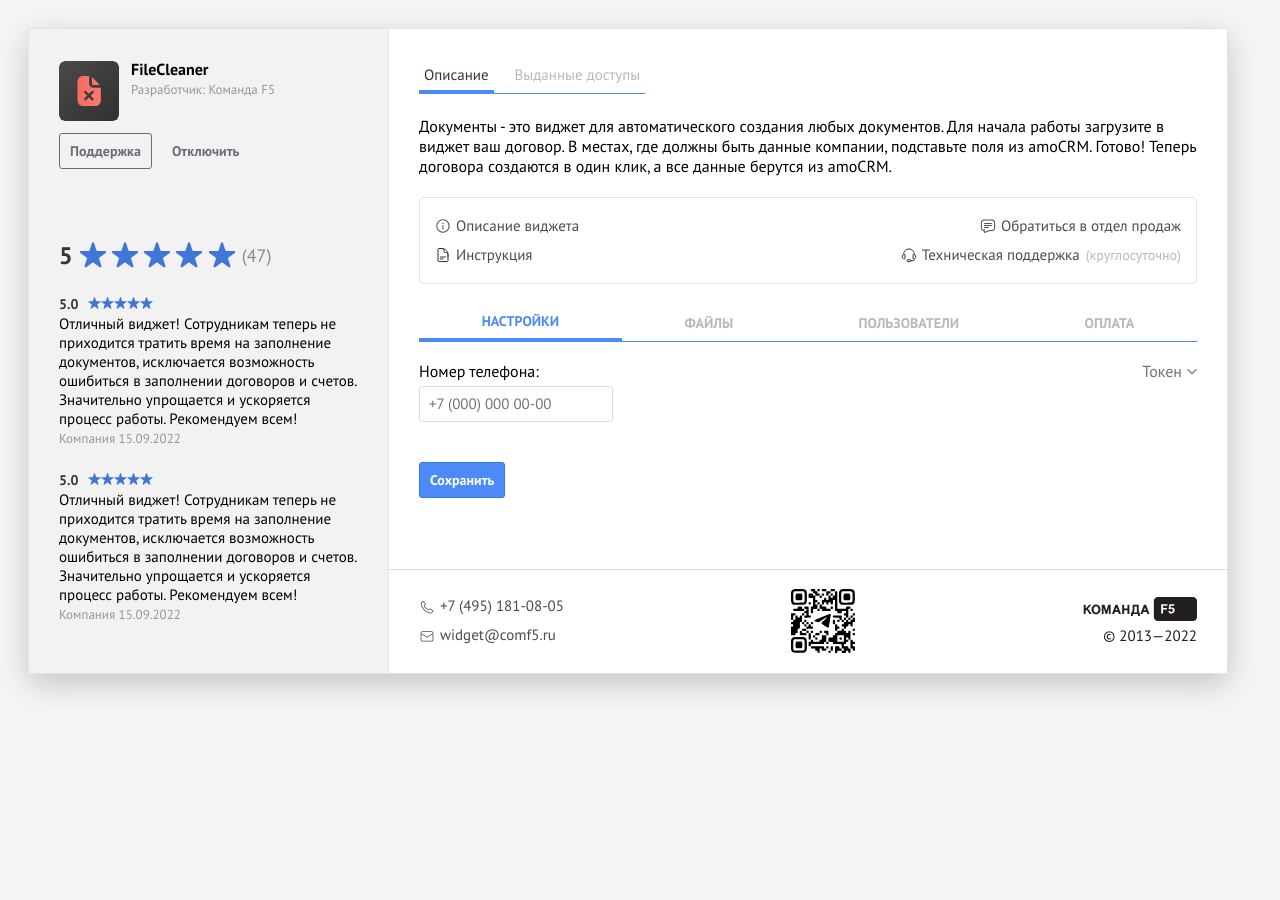
==== commit 4dd93581: "Add files via upload" ====
--- a/index.html
+++ b/index.html
@@ -291,83 +291,83 @@
                         
                         </div>
 
-                        <a href="https://t.me/f5crm" target="_blank" class="f5-widget-footer__qr-inner">
+                        <a href="https://t.me/f5crm" target="_blank" class="f5-widget-footer__qr-inner">                            
+                            
                             <svg class="f5-widget-footer__qr" width="1000" height="1000" viewBox="0 0 1000 1000" fill="none" xmlns="http://www.w3.org/2000/svg">
-                            <g clip-path="url(#clip0_2440_5470)">
-                            <path d="M52.0995 2.09995C33.3995 5.39995 24.3995 9.49995 15.4995 19.0999C9.69952 25.2999 5.69952 33.8999 2.79952 46.5999C0.69952 56.1999 0.59952 58.4999 0.29952 119.7C-0.10048 179.3 -0.000480272 183.6 1.89952 195.4C4.29952 209.6 6.79952 217.3 11.6995 224.8C20.1995 237.5 34.2995 244.3 58.1995 246.9C70.9995 248.3 175.4 248.3 189.1 246.9C227.8 243 242.6 228.3 246.9 189.6C248.3 177 248.3 74.7999 246.9 60.3999C244.5 35.3999 238.3 21.5999 225.7 12.6999C217.6 6.89995 210.5 4.39995 195.7 1.99995C184.4 0.199947 178.9 -5.25229e-05 123 0.0999475C68.9995 0.199947 61.3995 0.399947 52.0995 2.09995ZM199 38.6999C203.1 40.0999 206 41.7999 206.9 43.1999C211.9 51.2999 213.4 74.8999 212.7 137.4C212.2 187 211.5 196.3 207.7 203.7C203.7 211.4 189.1 213 124 213C77.0995 213 58.6995 212.1 49.4995 209.4C43.1995 207.6 41.3995 206.2 39.5995 201.9C36.5995 194.7 36.0995 182.9 35.9995 123.9C35.8995 41.3999 35.8995 40.9999 55.3995 37.3999C60.8995 36.3999 77.2995 36.1999 127.5 36.2999C191.6 36.4999 192.6 36.5999 199 38.6999Z" fill="black"/>
-                            <path d="M88.0008 72.8C80.1008 75.1 74.8008 80.7 72.6008 89.1C71.1008 94.7 70.9008 99.5 71.2008 126.5C71.6008 160.6 72.0008 162.7 77.6008 169C84.1008 176.2 86.1008 176.5 124.001 176.5C161.901 176.5 164.201 176.2 170.101 170C176.101 163.7 176.501 160.7 176.501 123.5C176.501 85.9 176.201 83.9 168.901 77.6C161.901 71.6 157.301 71 123.401 71.1C99.1008 71.1 92.5008 71.5 88.0008 72.8Z" fill="black"/>
-                            <path d="M315.6 1.9C311 5 310.1 7.6 310 18C310 27.1 310.1 27.7 312.9 31L315.8 34.5L329.6 35L343.5 35.5L344 48.5C344.8 68.3 346.6 70 367 70H379V83.6V97.2L382.4 100.6L385.8 104H413.5H441.2L444.6 100.6L448 97.2V86.7V76.1L444.6 72.6L441.3 69H427.6H414V56.2C414 36.4 411.6 34 391.5 34H380L379.9 22.7C379.9 9.5 378.7 5.4 374.1 2.3C370.8 -1.54972e-06 370.1 -1.54972e-06 344.6 -1.54972e-06C320.5 -1.54972e-06 318.3 0.199998 315.6 1.9Z" fill="black"/>
-                            <path d="M418.1 1.4C414 3.7 413.1 6.7 413 18.3C413 29 413 29.2 415.9 32.1C418.8 35 419 35 430.3 35C441.3 35 442 34.9 444.9 32.4L448 29.8V18.3C448 12 447.5 6 447 4.9C445 1.3 440.7 -5.21541e-07 430.3 -5.21541e-07C424.1 0.0999995 419.6 0.599999 418.1 1.4Z" fill="black"/>
-                            <path d="M487.9 1.69986C483.1 4.59986 482 7.89986 482 18.4999V28.2999L485.6 31.5999L489.1 34.9999L502.8 35.0999C533.4 35.1999 543.3 34.8999 546.1 33.4999C550 31.3999 552 26.2999 552 18.0999C552 9.39986 550.2 4.69986 545.8 1.99986C542.7 0.0998621 540.8 -0.000137852 516.5 -0.000137852C494.2 -0.000137852 490.1 0.299862 487.9 1.69986Z" fill="black"/>
-                            <path d="M625.3 1.99998C620.7 4.79998 620 6.79998 620 17.9C620 27.6 620.1 28.1 622.9 31.2L625.8 34.5L640.2 35C648 35.3 660.9 35.3 668.7 35C682.7 34.5 683 34.4 685.7 31.7C688.3 29.2 688.5 28.3 688.8 19.4C689.3 8.29998 688.2 4.89998 683.5 1.99998C680.5 0.0999777 678.6 -2.23145e-05 654.4 -2.23145e-05C630.5 -2.23145e-05 628.3 0.199978 625.3 1.99998Z" fill="black"/>
-                            <path d="M801.1 2.09997C776.7 6.39997 765 14 757.5 30.3C749.8 47.2 748.6 61.8 749.3 132.9C749.8 192.1 750.3 198.3 755.7 213.5C763.3 234.5 777.9 243.8 808.2 247C820.4 248.3 926.8 248.3 938.5 247C960.2 244.6 972.5 239.6 981.7 229.6C996.2 213.6 998.6 196.6 997.7 113.5C997.1 59.7 996.5 51.3 992 36.8C987.6 22.7 976.1 10.5 962.7 6.09997C959.2 4.89997 951.2 3.09997 944.9 1.99997C934.4 0.199972 928.9 -2.81092e-05 872.5 0.0999719C818 0.199972 810.4 0.399972 801.1 2.09997ZM942.7 37.4C956.5 40.3 958 42.1 960.6 59.2C961.8 67.7 962 79.5 961.7 129.4C961.3 193.4 961 198.5 956.3 204.8C951.3 211.5 935.9 213 873.5 213C814.4 213 796.5 211.5 791.6 206.2C786.1 200 785 186.5 785 123.1C785 71.1 785.6 58.7 788.5 48.4C790.3 42 792.1 40.5 800 38.4C810.4 35.7 825.3 35.2 882 35.5C925 35.8 936.9 36.1 942.7 37.4Z" fill="black"/>
-                            <path d="M838.702 72.5C822.202 77 819.402 85.7 820.302 129.9C820.802 159.3 821.702 163.9 827.902 170.1C833.902 176.2 836.402 176.5 873.502 176.5C910.602 176.5 913.102 176.2 919.102 170.1C925.302 164 926.202 159.2 926.702 131C927.602 86.3 924.602 76.9 907.702 72.4C900.502 70.5 845.702 70.6 838.702 72.5Z" fill="black"/>
-                            <path d="M558.399 35.3999C556.699 36.0999 554.299 37.9999 553.099 39.5999C550.899 42.2999 550.899 42.7999 551.199 70.1999L551.499 97.9999L554.299 100.7C556.899 103.3 557.699 103.5 566.899 103.8C583.799 104.4 585.999 102 585.999 82.4999V69.9999H598.099C616.999 69.9999 620.399 67.2999 620.499 52.4999C620.499 43.3999 618.999 38.8999 615.099 36.2999C612.799 34.6999 609.699 34.4999 586.999 34.2999C567.099 34.0999 560.799 34.2999 558.399 35.3999Z" fill="black"/>
-                            <path d="M697.5 34.7C694 35.7 691.2 38.1 689.6 41.5C688.3 44.3 688 49.2 688 71.4V98.1L685.5 100.5C683.3 102.8 682.3 103 674 103C663.8 103 659.4 104.3 656.2 108.5C654.3 110.9 654 112.5 654 120.7C654 131.2 652.5 135.5 648.4 137C647 137.6 640.3 138 633.5 138H621.2L620.8 125.2C620.3 106.4 617.5 103 603.1 103C594.4 103 589.7 104.8 587 109.2C585.1 112.3 585 114.2 585 139.6V166.7L582.4 169.4C579.8 172 579.5 172 565.9 172H552.2L551.8 158.4L551.5 144.8L547.8 141.4C544 138 544 138 534.1 138C525.6 138 523.9 138.3 521.6 140.1C517.1 143.6 516 147 516 157.3C516 166.1 515.8 166.9 513.5 169.3C511.1 171.6 510.1 171.8 499.9 172.2L488.8 172.5L485.4 176.2L482 180V206.9C482 232.6 482.1 233.8 484.1 236.4C487.5 240.7 491.1 242 499.5 242C514.2 242 517 238.8 517 221.7C517 215.3 517.3 209.5 517.6 208.6C518.1 207.2 520.4 207 533 207C541.2 207 548.5 207.3 549.4 207.6C550.7 208.1 551 210.2 551 220.7C551 234.8 552 237.8 557.6 240.5C561.9 242.5 575.1 242.5 579.4 240.5C584.7 238 585.5 235.8 586 221L586.5 207.5L602.4 207.2C614.5 207 618.5 207.3 619.2 208.2C619.6 208.9 620 215 620 221.8C620 235.6 620.9 238.2 626.7 240.6C631.8 242.8 644.8 242.4 648.7 240C654.8 236.3 655 235.2 655 202.5V173H671.5H688V254C688 341 687.8 337.8 693 342.5C694.9 344.2 697 344.6 708.9 345L722.5 345.5L723 359.2C723.5 371.9 723.7 373 725.9 375.4C727.3 376.8 730 378.4 731.9 379C737.1 380.4 780.6 380.2 785 378.7C787.6 377.8 789.1 376.4 790.8 373C792.7 369.2 793 367 793 356.8V345H826.5H860V362V379H847.5C828.2 379 825.6 381.3 826.2 397.6C826.5 406.6 826.6 407.1 829.8 410.2L833 413.5L846.4 413.8L859.8 414.2L860.2 427.7L860.5 441.2L864.2 444.6C867.9 448 868 448 877.6 448C884.8 448 887.9 447.6 890.1 446.3C896.1 442.7 896 444.3 896 374.6V311H907.5C920.3 311 924.4 309.9 927.8 305.5C929.7 303.1 930 301.5 930 293C930 284.5 929.7 282.9 927.8 280.5C923.8 275.4 921.2 275 894.8 275C873.6 275 870.1 275.2 867.1 276.8C861.7 279.5 860 283.8 860 295.1C860 304.7 860 304.8 856.9 307.4L853.8 310H788.9H724V177.4C724 31.9 724.4 40.4 718.2 36.4C715.5 34.6 701.8 33.5 697.5 34.7Z" fill="black"/>
-                            <path d="M280.5 71.2C275.4 75.2 275 77.8 275 104.2C275 140.9 272.8 139 314.8 139H344V204.5V270.1L341.5 272.5C339.3 274.8 338.3 275 330 275C319.8 275 315.4 276.3 312.2 280.5C310 283.2 310 283.6 310 327.5C310 371.4 310 371.8 312.2 374.5C315.1 378.2 319.8 380 326.7 380C334.7 380 339.4 378.5 342.4 374.9L345 371.8V341.4V311H374C406.3 311 408.4 310.7 412 304.8C413.9 301.7 414 299.8 414 276.2C414 241 414 241 392.5 241H380V224V207H393.4C405.1 207 407 206.8 409.2 205C413.2 201.9 414.2 198.1 413.9 188.1C413.5 179.4 413.4 178.9 410.2 175.8L407 172.5L393.5 172.2L380.1 171.8L379.8 141.7C379.5 114.5 379.3 111.2 377.7 108.8C374.5 104.1 370.5 103 357.1 103H345V90.5C345 68.8 345.4 69 309.7 69C284.1 69 283.2 69.1 280.5 71.2Z" fill="black"/>
-                            <path d="M484.9 71.9C482 74.8 482 75 482 86.5C482 98 482 98.2 484.9 101.1C487.8 104 488 104 499.5 104C511 104 511.2 104 514.1 101.1C517 98.2 517 98 517 86.5C517 75 517 74.8 514.1 71.9C511.2 69 511 69 499.5 69C488 69 487.8 69 484.9 71.9Z" fill="black"/>
-                            <path d="M622.9 71.9C620 74.8 620 74.9 620 86.8V98.8L623.1 101.4C626 103.9 626.8 104 637.1 104C649.2 104 651.2 103.4 653.5 99C655.7 94.7 655.6 77.3 653.3 74C650.2 69.4 649 69.1 637.2 69C626 69 625.8 69 622.9 71.9Z" fill="black"/>
-                            <path d="M453.2 104.5C448.7 106.5 447 111 447 121C447 136.5 450.2 139.4 466.6 138.8C476.4 138.5 477.1 138.3 479.7 135.7C482.4 133.1 482.5 132.4 482.8 122.2C483.1 112.8 482.8 111.1 481 108.2C479.9 106.4 477.8 104.5 476.4 104C472.5 102.5 457 102.8 453.2 104.5Z" fill="black"/>
-                            <path d="M278.699 209.4C275.499 212.4 274.699 216.5 275.099 227.4C275.499 235.2 275.799 236.2 278.299 238.7C280.999 241.4 281.299 241.5 292.999 241.5C304.699 241.5 304.999 241.4 307.699 238.7C310.199 236.2 310.499 235.2 310.899 227.4C311.299 216.7 310.499 212.4 307.499 209.4C305.199 207.1 304.399 207 293.199 207C281.999 207 281.099 207.1 278.699 209.4Z" fill="black"/>
-                            <path d="M415.9 209.9C413 212.8 413 213 413 224V235.2L416.4 238.6L419.8 242H429.9C440.7 242 445 240.8 447 237.1C447.5 236 448 230.2 448 224.1C448 213.8 447.9 213 445.4 210.1L442.8 207H430.8C418.9 207 418.8 207 415.9 209.9Z" fill="black"/>
-                            <path d="M454.099 242.3C452.799 242.9 450.699 244.8 449.599 246.3C447.599 249 447.499 250.6 447.199 273.8C446.799 310 446.899 310.3 468.599 310.8L481.999 311.2V323.6C481.999 332.8 482.399 336.9 483.499 339C486.699 345.1 484.999 345 551.899 345H612.999L615.999 342.2C622.999 336 622.699 318 615.599 312.5L612.299 310H582.199H551.999V297.7C551.999 283.6 550.699 279.7 544.899 276.8C541.899 275.2 538.099 275 512.299 275H482.999V263.5C482.999 250.7 481.899 246.6 477.499 243.2C475.099 241.3 473.499 241 465.599 241C460.399 241 455.499 241.6 454.099 242.3Z" fill="black"/>
-                            <path d="M110.1 276.8C104.7 279.5 103 283.9 103 294.7C103 303 102.8 304.2 100.6 306.7L98.2 309.5L70.4 309.8C44.1 310.1 42.5 310.2 39.7 312.2C35.7 315.1 34 319.7 34 327.7C34 335.3 35.9 340.2 40 343.2C42.7 345.1 42 345.1 169.4 345H200.2L203.6 341.6L207 338.2V327.5V316.7L203.5 313.4L199.9 310.1L186.7 309.8L173.5 309.5L173 295.9C172.2 275 172.3 275 137.8 275C116.6 275 113.1 275.2 110.1 276.8Z" fill="black"/>
-                            <path d="M214.3 276.1C208.9 277.7 207 282.1 207 293.1C207 309 209.6 311 229.8 311H241V327.5V344H229.8C209.6 344 207 346 207 361.4C207 377.8 208.7 379.3 227.8 379.8L241 380.2V396.6V413H228.5C209.2 413 207 414.8 207 431.1V441.2L210.4 444.6L213.8 448H227.7C307.2 448.2 305.4 448.3 309 442.6C311.1 439.3 311.5 425.2 309.7 420.8C307 414.3 303.5 413 288.8 413H276V348.1V283.3L273.8 280.5C269.8 275.4 267.2 275 241.3 275.1C228.2 275.1 216.1 275.6 214.3 276.1Z" fill="black"/>
-                            <path d="M625.3 276.4C623.6 277.2 621.7 278.7 621.1 279.9C620.5 281 620 287.1 620 293.5C620 304.4 620.1 305.2 622.4 307.5C625.4 310.5 630 311.4 640.6 310.8C648.2 310.4 649.4 310.1 651.8 307.7C654.4 305 654.5 304.7 654.5 293C654.5 281.3 654.4 281 651.7 278.3C649.1 275.6 648.4 275.5 638.7 275.2C631.5 275.1 627.6 275.4 625.3 276.4Z" fill="black"/>
-                            <path d="M417.4 311.8C413.8 314.7 413 317.5 413 327.5C413 337.7 414.3 342 417.9 344C419 344.5 424.9 345 431 345C442 345 442.2 345 445.1 342.1C448 339.2 448 339 448 327.5C448 316 448 315.8 445.1 312.9C442.2 310 442 310 430.8 310C421.6 310 419.1 310.4 417.4 311.8Z" fill="black"/>
-                            <path d="M933.7 311.8C929.9 314.1 928.7 318.9 929.1 329.8C929.5 338.2 929.7 339.1 932.4 341.9C935.4 345 935.4 345 946.2 345C963.4 345 965.5 342.8 964.9 325.1C964.5 316.1 964.4 315.8 961.2 312.9C958.1 310.1 957.7 310 947.2 310C938.9 310 935.9 310.4 933.7 311.8Z" fill="black"/>
-                            <path d="M5.8 380.6C0 383.7 0 384 0 430.7C0 476.7 0 476.5 5.3 480.4C9.3 483.3 23.1 484 28.4 481.5C34.9 478.4 35 477.5 35 444V414H47.8C62 414 64.2 413.3 67.7 408.1C69.6 405.3 70 403.4 70 396.8C70 387.5 68.2 382.7 63.9 380.5C59.8 378.3 9.8 378.4 5.8 380.6Z" fill="black"/>
-                            <path d="M176.4 380.5C172.8 383 171.8 387.1 172.2 398C172.5 408 172.5 408.2 175.8 411.1C179 413.9 179.3 414 190.1 414C201 414 201.2 414 204.1 411.1C207 408.2 207 408.1 207 396.2C207 384.6 206.9 384.2 204.4 381.6C201.8 379.1 201.3 379 190.1 379C181.5 379 177.9 379.4 176.4 380.5Z" fill="black"/>
-                            <path d="M966.9 381.9C964 384.8 964 385 964 396.2C964 408.2 964.8 410.4 969.7 412.9C972.6 414.4 990.2 414.3 993.4 412.8C997.3 411.1 999.2 407.3 999.8 400.4C1000.5 391 999.3 385.2 996 381.8C993.2 379 993 379 981.5 379C970 379 969.8 379 966.9 381.9Z" fill="black"/>
-                            <path d="M74.6 414.9C69.2 418.5 69.1 419.3 69 447.8C69 476.3 68.6 478.5 63.5 480.8C62.1 481.5 56.7 482 51.6 482C43.5 482 41.9 482.3 39.5 484.2C35.3 487.4 34 491.8 34 502C34 510.3 33.8 511.3 31.5 513.5C29.3 515.8 28.3 516 20 516C3.9 516 0 519.5 0 534.1C0 541.4 0.3 543.2 2.3 546.1C5.4 550.7 9.5 551.9 22.8 551.9L34 552V568.5V585H22.5C9.1 585 5 586.2 2 591.2C0.1 594.4 0 596.1 0 654.5C0 700.5 0.3 715.1 1.3 717C2 718.3 4.1 720.5 5.9 721.7C9.2 723.9 9.9 724 34.9 724C69.5 724 69.2 724.2 70 702.5L70.5 689.5L84.2 689C97.6 688.5 98 688.4 100.7 685.7L103.5 683L103.8 652.1L104.1 621.2L116.8 620.8C126.5 620.5 130.3 620 132.8 618.7C139 615.4 139 615 139 563.5V517H151.5C160.8 517 164.9 516.6 167 515.5C173 512.4 173 512.3 173 464.8C172.9 418 173 418.6 167.4 414.9C165.1 413.4 162.7 413 155.7 413C140.7 413 138 415.9 138 431.5C138 440.8 137.9 441.3 135.1 444.1L132.2 447H118.1H104V434.5C104 415.5 101.9 413 86.3 413C79.3 413 76.9 413.4 74.6 414.9Z" fill="black"/>
-                            <path d="M659.9 414.7C655.3 417.5 654 421 654 430.5C654 439.9 655.3 443.6 659.4 446.4C661.7 447.9 666.8 448 709.5 448H757V460.2C757 479.7 760.1 483.4 776.2 482.8C786.1 482.5 789.7 480.7 791.7 474.9C793.3 470.2 793.3 425.8 791.7 421C791 419.1 789 416.6 787.1 415.3L783.7 413H723.1C668.8 413.1 662.2 413.2 659.9 414.7Z" fill="black"/>
-                            <path d="M932.801 415.8C929.801 418.5 929.601 419.1 929.201 427.3C928.601 438.2 929.501 442.6 932.701 445.6C935.101 447.8 936.001 448 947.001 448C958.001 448 958.901 447.9 961.301 445.6C964.801 442.4 965.301 439.9 964.801 428.5C964.501 419 964.401 418.8 961.201 415.9C958.001 413.1 957.701 413 947.001 413C936.401 413 935.901 413.1 932.801 415.8Z" fill="black"/>
-                            <path d="M396.202 436.1C391.402 437.5 383.402 445.6 382.102 450.5C380.602 455.9 380.602 544 382.102 549.3C383.402 554.2 389.402 560.8 394.502 563.1C398.302 564.9 403.902 565 500.002 565C596.102 565 601.702 564.9 605.502 563.1C610.602 560.8 616.602 554.2 617.902 549.3C619.502 543.8 619.402 456 617.802 450.9C616.302 445.7 610.502 439.2 605.602 436.9C601.702 435.1 596.602 435 500.502 435.1C439.902 435.2 398.202 435.6 396.202 436.1ZM456.002 476.9C456.002 482.9 455.802 483 443.402 483H432.002V488.5V494H442.602H453.102L452.802 498.2L452.502 502.5L442.302 502.8L432.002 503.1V513.5V524H426.502H421.002V499.7C421.002 486.3 421.302 475 421.702 474.7C422.002 474.3 429.902 474 439.202 474H456.002V476.9ZM494.002 478V482H484.602C479.402 482 474.902 482.3 474.702 482.7C474.402 483.2 473.902 485.6 473.502 488.3L472.802 493L475.402 492C481.502 489.7 489.502 491.8 492.602 496.4C496.402 502.3 496.302 512.4 492.302 517.9C489.502 521.7 482.402 525 477.002 525C469.202 525 463.802 520.9 461.502 513.2C460.902 511.1 461.202 511 465.402 511C468.902 511 470.502 511.6 472.402 513.5C477.802 518.9 485.002 515.5 485.002 507.6C485.002 500.5 479.502 497 473.702 500.3C472.102 501.3 469.102 502 466.902 502C462.202 502 462.302 502.5 464.702 485.7L466.302 474H480.202H494.002V478Z" fill="black"/>
-                            <path d="M833.3 447.7C832.1 447.9 829.9 449.5 828.5 451.1C826.2 454 826 454.8 826 465.1C826 475.7 826.1 476 828.9 479.2C831.7 482.4 832.2 482.5 840.5 482.9C851.3 483.3 855.6 482.5 858.6 479.5C860.9 477.2 861 476.4 861 465.5C861 452.5 860.1 449.9 854.8 448.1C851.8 447 837.9 446.8 833.3 447.7Z" fill="black"/>
-                            <path d="M901.4 447.9C900.2 448.4 898.3 450.1 897.1 451.6C895.3 453.9 895 455.6 895 464.7C895 480.9 897 483 912.7 483C921.8 483 927.2 481.4 928.9 478.2C929.5 477 930 471.2 930 465.1C930 454.3 929.9 454 927.1 450.8C924.2 447.5 924.1 447.5 913.8 447.3C908.2 447.1 902.5 447.4 901.4 447.9Z" fill="black"/>
-                            <path d="M970.9 448.6C965.4 450.9 964 454.3 964 465C964 479.8 961.7 482 946 482C938.6 482 936.9 482.3 934.5 484.2C930.4 487.4 929 491.8 929 501.8C929 509.9 928.8 511 926.5 513.4C924.1 516 924 516 910 516H896V504C896 490.9 895.1 487.8 890.4 484.1C888.1 482.3 886.4 482 878 482C869.5 482 867.9 482.3 865.5 484.2C861.3 487.4 860 491.8 860 502C860 510.3 859.8 511.3 857.5 513.5C855.3 515.8 854.4 516 845.2 516C836.5 516 834.9 516.3 831.9 518.3C826.9 521.6 826 524.3 826 535.2C826 544 825.8 545.1 823.6 547.7C821.3 550.4 820.8 550.5 809.5 551C797.8 551.5 797.8 551.5 794.9 554.8C792.1 557.9 792 558.5 792 567.5C792 584.2 794 586 813.3 586H826V598.7C826 609.6 826.3 612 828 614.7C830.5 618.9 832.9 620 840.8 620.7C848.9 621.3 854.8 619.9 858.1 616.4C860.3 614 860.5 612.9 861 600.2L861.5 586.5L875.1 586C887 585.6 889.1 585.2 891 583.5C895.3 579.6 896 576.7 896 564V552H912.5H929V563.5C929 576.4 930.1 580.4 934.6 583.9C937.2 586 938.3 586.1 947.6 585.8C956.1 585.6 958.2 585.2 960 583.5C964.7 579.4 965 576.9 965 546V517H977.5C999.4 517 999.5 516.8 999.5 482.5C999.5 459.2 999.4 457.3 997.5 454C994.6 449 990 447 981.5 447.1C977.7 447.1 972.9 447.8 970.9 448.6Z" fill="black"/>
-                            <path d="M209.9 484.9C207 487.8 207 487.9 207 499.8V511.8L210.1 514.4C213 516.9 213.7 517 224.3 517C240.3 516.9 242 515.2 242 499.5C242 489.3 240.7 485 237.1 483C236 482.5 230.1 482 224 482C213 482 212.8 482 209.9 484.9Z" fill="black"/>
-                            <path d="M659.8 483.6C654.3 486.5 654 488.5 654 517.4V543.8L656.6 546.9C660 550.9 665 552.3 674.5 551.8C681.9 551.5 682.3 551.3 685.6 547.7L689 544V517.3C689 482.3 688.8 482 671.2 482C665.5 482.1 661.6 482.6 659.8 483.6Z" fill="black"/>
-                            <path d="M725.9 484.9C723 487.8 723 488 723 499.5C723 511 723 511.2 725.9 514.1C728.8 517 729 517 740.5 517C752 517 752.2 517 755.1 514.1C758 511.2 758 511 758 499.5C758 488 758 487.8 755.1 484.9C752.2 482 752 482 740.5 482C729 482 728.8 482 725.9 484.9Z" fill="black"/>
-                            <path d="M794.9 484.9C792 487.8 792 488 792 499.5C792 511 792 511.2 794.9 514.1C797.8 517 798 517 809 517C815.1 517 821 516.5 822.1 516C825.7 514 827 509.7 827 499.5C827 489.3 825.7 485 822.1 483C821 482.5 815.1 482 809 482C798 482 797.8 482 794.9 484.9Z" fill="black"/>
-                            <path d="M177.199 518C172.699 520.8 171.799 523.9 172.199 535.7C172.499 545.4 172.699 546.1 175.299 548.7C177.899 551.3 178.699 551.5 188.099 551.8C205.199 552.4 206.999 550.8 206.999 534.2C206.999 521.8 206.399 519.8 201.999 517.5C197.399 515.1 181.399 515.4 177.199 518Z" fill="black"/>
-                            <path d="M246.3 518C241.6 520.8 241 522.8 241 534.4C241 544.7 241.1 545.1 243.9 548.2L246.8 551.5H258.5H270.2L273.1 548.2C275.9 545.1 276 544.7 276 534.4C276 518 274.1 516 258.7 516C251.4 516 248.9 516.4 246.3 518Z" fill="black"/>
-                            <path d="M314.8 517.7C310.8 520.2 310 523.1 310 534.5C310 544.7 310.1 545.1 312.9 548.2L315.8 551.5H327.4C338.7 551.5 338.9 551.5 341.9 548.6L345 545.6V534.1C344.9 522 344.6 520.9 340 517.7C336.5 515.3 318.7 515.3 314.8 517.7Z" fill="black"/>
-                            <path d="M210.1 553.6L207 556.2V568.2C207 580.1 207 580.2 209.9 583.1C212.8 585.9 213.1 586 223.5 586C240.1 586 242 584.2 242 568.4C242 552.8 240.2 551.1 224.3 551C213.7 551 213 551.1 210.1 553.6Z" fill="black"/>
-                            <path d="M279.3 554.4L275.5 557.8L275.2 568.9C274.8 579.1 274.6 580.1 272.3 582.5C269.9 584.8 269.1 585 260.3 585C244.3 585 241 588 241 602.7C241 609.6 241.4 612.2 243 614.7C246.5 620.5 246.1 620.5 288.5 620.8C334.9 621.2 337.2 621 341.7 616.5C345 613.2 345 613.1 345 603.6C345 587.2 342.4 585 323.1 585H311V573.5C311 560.7 309.9 556.6 305.5 553.2C303.1 551.3 301.5 551 292.9 551C283 551 283 551 279.3 554.4Z" fill="black"/>
-                            <path d="M693.6 553.1C688 557.5 688 557.3 688 603.2C688 643.9 688.1 645.6 690 648.8C692.7 653.3 697.4 655 706.5 655C715.3 655 719.2 653.4 722 648.7C723.7 646 724 643.6 724 633.2V621H734.3C747.4 620.9 751.8 619.9 755.3 616C757.8 613.1 758 612.4 758 603.4C758 587.2 755.4 585 736.2 585H724.2L723.8 571.4L723.5 557.8L719.8 554.4C716 551 716 551 706.1 551C697.6 551 695.9 551.3 693.6 553.1Z" fill="black"/>
-                            <path d="M192.4 620C177 620.5 175.7 621 173.3 626.7C171.2 631.8 171.6 644.8 174 648.7C177.6 654.7 179.2 655 207.2 655C230.5 655 232.7 654.8 235.7 653C240.4 650.2 242 646.3 242 637.5C242 629 240.4 624.2 236.8 621.8C234 619.9 215.5 619.2 192.4 620Z" fill="black"/>
-                            <path d="M795.401 623.4C792.001 626.8 792.001 626.9 792.001 635.8C792.001 640.7 791.501 646.1 790.901 647.9C788.901 653.6 787.001 654 758.001 654C736.601 654 731.401 654.3 729.001 655.5C724.301 657.9 723.001 661.6 723.001 672.5C723.001 681.8 722.901 682.3 720.101 685.1C717.301 687.9 716.801 688 707.801 688C691.801 688 688.001 691.8 688.001 707.8C688.001 716.8 687.901 717.3 685.101 720.1C682.301 722.9 681.801 723 672.501 723C656.701 723 654.001 725.7 654.001 741.4C654.001 750.1 653.801 751.1 651.401 753.9L648.801 757H622.401C592.901 757 590.501 757.4 587.001 763.2C585.101 766.3 585.001 768.2 585.001 792C585.001 829.2 582.501 827 624.501 827H654.001V839.4C654.001 853.3 654.701 856.1 658.701 858.7C661.201 860.4 666.001 860.5 726.501 861L791.501 861.5L792.001 892.7L792.501 924L795.301 926.7C798.001 929.4 798.401 929.5 811.801 930L825.501 930.5L825.801 947.3L826.001 964H812.401H798.801L795.401 967.4L792.001 970.8V981.3C792.001 991.4 792.101 991.9 794.801 994.8C799.201 999.5 803.601 1000.2 828.901 999.8C860.501 999.4 861.001 999 861.001 977.5V965H878.001H895.001V977.5C895.001 991.6 895.701 994.1 900.901 997.3C905.601 1000.2 918.701 1000.4 923.701 997.7C929.801 994.5 930.101 992.9 930.101 963.8C930.101 939.8 929.901 937.3 928.201 935C924.701 930.2 920.601 929 907.801 929H896.001V916.6C896.001 905.4 895.801 904 893.701 900.9C889.801 895.1 889.301 895 856.701 895H827.001L827.201 878.2L827.501 861.5L841.301 861L855.201 860.5L858.101 857.2C861.001 854 861.001 854 861.001 840.5V827H873.801C884.601 827 887.001 826.7 889.701 825C894.501 822.1 896.001 818.3 896.001 809.5C896.001 801.1 894.201 795.8 890.601 793.7C889.401 793 882.801 792.3 875.001 792L861.501 791.5V775V758.5H878.001H894.501L895.001 772.1C895.601 787.2 896.201 788.9 902.701 791.6C907.401 793.6 918.701 793.4 922.901 791.2C930.401 787.4 930.001 791.6 930.001 723.7C930.001 657 930.201 658.7 924.001 655.5C919.401 653.1 904.601 653.4 900.501 656C898.701 657.1 896.801 658.8 896.401 659.8C896.001 660.7 895.401 666.4 895.101 672.3C894.501 682.7 894.301 683.3 891.701 685.6C889.001 687.9 888.201 688 874.901 688H861.001V675.2C861.001 661.2 859.601 657 854.401 655C853.001 654.4 846.301 654 839.401 654H827.001V641.5C827.001 622.1 825.301 620 809.201 620H798.801L795.401 623.4ZM826.001 772.1V820.2L823.101 823.1L820.201 826H772.101H724.001V775V724H775.001H826.001V772.1Z" fill="black"/>
-                            <path d="M763.2 758.5C758.7 760.5 757 765 757 775.2C757 790.2 760.8 793.5 777.1 792.8C790.6 792.2 793 789.4 793 774.2C793 764.8 791.2 760.4 786.6 758.5C782 756.6 767.6 756.6 763.2 758.5Z" fill="black"/>
-                            <path d="M966.6 623.1C964.1 626 964 626.7 964 637.3C964.1 653.3 965.8 655 981.5 655C995.7 655 998.6 652.7 999.7 640.9C1000.5 632.2 999.3 626.1 996 622.8C993.2 620 993 620 981.2 620H969.2L966.6 623.1Z" fill="black"/>
-                            <path d="M143.8 655.6C138.3 658.5 138 660.5 138 689.5V716L141.4 719.8L144.8 723.5L188.4 723.8C236.6 724.1 236.1 724.2 240 717.7C242.9 713.1 242.8 698.9 240 694.2C236.4 688.3 234.3 688 202 688H173V675.4C173 661.6 172.1 658.7 167 655.6C163.3 653.5 147.7 653.4 143.8 655.6Z" fill="black"/>
-                            <path d="M246.1 655.4C242 657.7 241.1 660.7 241 672.3C241 683 241 683.2 243.9 686.1C246.8 689 247 689 258.5 689C270 689 270.2 689 273.1 686.1C276 683.2 276 683 276 671.5C276 660 276 659.8 273.1 656.9C270.2 654 270 654 259.3 654C252.3 654.1 247.7 654.5 246.1 655.4Z" fill="black"/>
-                            <path d="M312.9 657.1C310 660.2 310 660.4 310 671.7C310 683 310 683.2 312.9 686.1C315.8 689 316 689 327.5 689C339 689 339.2 689 342.1 686.1C345 683.2 345 683 345 671.7C345 660.4 345 660.2 342.1 657.1L339.2 654H327.5H315.8L312.9 657.1Z" fill="black"/>
-                            <path d="M450.802 656.9C447.502 659.8 447.502 660 447.202 669.8C446.802 681.1 448.202 685.9 452.602 687.9C456.402 689.6 474.502 689.3 478.002 687.5C482.002 685.4 483.302 680.5 482.902 669.1C482.502 660.1 482.402 659.8 479.202 656.9C476.002 654.1 475.702 654 465.002 654C454.302 654 454.002 654.1 450.802 656.9Z" fill="black"/>
-                            <path d="M523 655.3C521.7 656 519.5 658.1 518.3 659.9C516.4 662.7 516 664.6 516 671.2C516 679.5 517.1 683 521 686.5C522.9 688.2 525 688.6 536.9 689L550.5 689.5L551 703.2L551.5 717L554.8 720.2L558 723.5H568.5H579L582.2 720.2L585.5 717L585.8 690.3C586.1 661 585.9 659.3 580.5 656C577.5 654.1 575.6 654 551.4 654C532.7 654 524.8 654.4 523 655.3Z" fill="black"/>
-                            <path d="M282.201 689.7C275.401 693 275.501 691.9 275.201 738.5C275.001 766.7 275.201 781.7 276.001 784.2C276.601 786.4 278.301 788.8 280.301 790.2C283.101 792.2 284.701 792.5 293.201 792.5C301.401 792.5 303.301 792.2 305.701 790.4C310.701 786.7 310.901 784.8 310.901 740C311.001 693.6 311.001 693.5 304.001 689.8C299.401 687.4 286.901 687.3 282.201 689.7Z" fill="black"/>
-                            <path d="M385.4 689.9C379.9 693.3 379 695.5 379 705.8C379 723.5 379.9 724 414.2 724C437.5 724 439.7 723.8 442.4 722.1C447 719 447.9 716.4 448 705.9C448 697.6 447.7 695.9 445.9 693.6C441.7 688.3 440.2 688 413.3 688C390.7 688 388.2 688.2 385.4 689.9Z" fill="black"/>
-                            <path d="M967.4 691.4L964 694.8V706.1C964.1 722.4 965.7 724 981.9 724C991.1 724 992.1 723.8 994.9 721.4C998.5 718.4 1000 713.7 999.9 705.5C999.9 697.4 998.2 693 994.1 690.3C991.1 688.3 989.5 688 980.8 688H970.8L967.4 691.4Z" fill="black"/>
-                            <path d="M349.3 724.2C345.6 726 344 730.9 344 740.3C344 756.2 345.9 758 361.9 758C372.7 758 373 757.9 376.2 755.1L379.5 752.2V740.5V728.8L376.2 725.9C373 723.1 372.7 723 362.2 723.1C356.3 723.1 350.5 723.6 349.3 724.2Z" fill="black"/>
-                            <path d="M487.798 724.6C482.398 727.5 481.998 729.5 481.998 757.5C481.998 791.8 481.898 792 464.298 792C450.298 792 447.798 794.5 447.198 809.5C446.898 820.5 445.998 823.2 442.298 824.9C440.698 825.7 425.098 826 392.498 826H344.998V812.4V798.8L341.598 795.4L338.198 792H327.498H316.698L313.498 795.5C310.198 798.9 310.198 799.1 309.798 810.1C309.498 820.8 309.398 821.3 306.698 823.6C304.098 825.8 302.998 826 294.198 826C282.898 826 278.798 827.7 276.398 833.5C274.398 838.5 274.398 883.5 276.398 888.5C278.798 894.1 282.998 896 292.998 896C308.198 896 310.998 892.4 310.998 873V861H410.498H509.998L513.198 858.1L516.498 855.2L516.998 841.3L517.498 827.5L530.598 827C544.898 826.4 547.698 825.5 550.498 820C551.898 817.4 551.998 811.2 551.798 773.4L551.498 729.8L547.798 726.4L543.998 723H517.298C495.498 723.1 489.998 723.4 487.798 724.6Z" fill="black"/>
-                            <path d="M64.4985 750C26.6985 752.7 9.59848 765.3 2.79848 795C0.698481 804.1 0.598481 807.3 0.198481 867.5C-0.101519 921.8 0.0984808 932.1 1.49848 941.9C4.39848 962.1 8.89848 972.9 17.8985 981.3C32.5985 995.1 50.7985 998 123.998 998C197.698 998 215.498 995.1 230.498 980.9C239.298 972.6 244.798 958.4 246.998 938.8C248.398 925.7 248.298 823.6 246.898 809.5C242.698 767.4 227.198 753.1 182.498 750C167.398 748.9 79.1985 749 64.4985 750ZM196.398 787.7C200.698 788.9 205.098 790.6 206.198 791.7C211.798 797.3 213.398 819.9 212.698 885.5C211.998 956.4 211.798 957.2 191.098 960.6C178.698 962.6 69.2985 962.6 56.8985 960.6C36.3985 957.3 36.1985 956.5 35.2985 886C34.4985 821.4 36.0985 799.1 41.7985 792.1C43.8985 789.4 52.4985 787.1 63.9985 786C68.6985 785.5 98.5985 785.3 130.498 785.5C185.098 785.7 188.998 785.8 196.398 787.7Z" fill="black"/>
-                            <path d="M94.5 821.1C86.4 822.3 78.6 826.2 76 830.6C71.6 837.6 71 842.8 71 872.7C71 902 71.7 908.7 75.2 915.2C77.7 919.6 81.1 922.2 87.6 924.6C91.9 926.2 96.1 926.4 123.5 926.5C159.3 926.5 163.6 925.8 170 919.1C176 912.8 176.3 910.9 176.7 876.3C177.1 850.1 176.9 844 175.5 838.8C172.6 827.3 167.1 823.1 152.5 821.1C143.5 819.8 103.2 819.9 94.5 821.1Z" fill="black"/>
-                            <path d="M384.5 758.1C379.7 760.9 379 762.9 379 774.8C379 787.8 380 790.4 385.9 792C391.1 793.4 403.5 793.2 407.4 791.6C413.1 789.2 414 786.9 414 774.8C414 764.3 413.9 763.9 411.1 760.8L408.2 757.5L397.3 757.2C390.5 757.1 385.8 757.4 384.5 758.1Z" fill="black"/>
-                            <path d="M935.199 793.3C933.999 794 932.199 795.7 931.199 797C929.599 799.3 929.499 804.3 929.199 858.5C928.999 897.3 929.199 918.7 929.899 921.1C930.499 923 932.099 925.7 933.599 927.1C935.999 929.3 937.099 929.5 949.799 930L963.499 930.5L963.999 944C964.599 958.9 965.299 960.9 970.799 963.6C975.899 966 989.799 965.2 993.699 962.4C999.199 958.3 999.499 956.8 999.499 929.5C999.499 905.4 999.399 904.4 997.299 900.9C994.099 895.7 991.599 895 977.499 895H964.999V878V861H977.499C991.699 861 994.799 860 997.699 854.7C1000.5 849.7 1000.2 836.6 997.199 831.8C994.199 826.9 990.899 826 976.899 826H964.999V813.9C964.999 794.8 962.699 792 946.799 792C941.299 792.1 936.599 792.6 935.199 793.3Z" fill="black"/>
-                            <path d="M556.4 827C551.9 828.8 551 831.7 551 843.8C551 855 551 855.2 553.9 858.1C556.8 861 557 861 568.5 861C580 861 580.2 861 583.1 858.1C585.9 855.2 586 854.9 586 844.6C586 832.5 585.2 829.7 581.1 827.5C577.8 825.8 560.2 825.4 556.4 827Z" fill="black"/>
-                            <path d="M365 895C329 895.4 317 895.8 315.3 896.8C311.4 899 310 903.2 310 912.7C310 922.1 311.7 926.7 315.9 928.9C317.2 929.6 329 930.1 348.2 930.3L378.5 930.5L379 944C379.7 963.7 381.1 965 400.9 965H413V977.6C413 991.6 413.9 994.3 419.4 997.6C423.6 1000.1 437.1 1000.2 441.6 997.8C448 994.3 448 994.1 448.3 960.8L448.5 930.5H465H481.5L482 944.1C482.8 965 482.7 965 517.2 965C544.5 965 546.7 964.5 550.2 958C552.4 953.7 552.7 941.5 550.6 936.5C548.1 930.6 545.2 929.6 530.5 929L517.5 928.5L517 915.5C516.5 901.9 515.7 899 511.7 896.8C508.9 895.2 434.3 894.3 365 895Z" fill="black"/>
-                            <path d="M553.9 897.9C551 900.8 551 901 551 912.5C551 924 551 924.2 553.9 927.1C556.8 930 557 930 568.5 930C580 930 580.2 930 583.1 927.1C585.9 924.2 586 923.9 586 913.6C586 907.9 585.6 902 585 900.6C583.4 896.3 579.3 895 567.5 895C557.1 895 556.8 895.1 553.9 897.9Z" fill="black"/>
-                            <path d="M625.298 897C623.598 898 621.598 899.8 620.998 900.9C620.298 902.3 619.898 912.1 619.898 929.5C619.898 959 620.198 960.4 626.398 963.4C631.098 965.6 643.398 965.6 647.998 963.2C654.698 959.9 655.098 957.9 654.798 928.2L654.498 901.8L650.798 898.4C647.098 895 646.898 895 637.798 895C630.398 895 627.898 895.4 625.298 897Z" fill="black"/>
-                            <path d="M695.099 896.3C693.799 896.9 691.699 898.8 690.599 900.3C688.599 903.1 688.499 904.3 688.199 945.8C687.899 990.5 687.999 991.8 692.399 995.9C698.299 1001.5 714.499 1000.9 720.499 995L723.499 992L723.799 978.5L724.199 965H753.099C784.599 965 787.199 964.6 790.599 959.5C792.799 956.2 793.599 944 792.099 938.3C791.299 935.5 789.899 933.3 787.699 931.8C784.799 929.7 783.199 929.5 771.299 929.2L757.999 928.8V916.4C757.999 902.4 756.999 899.1 751.999 896.5C748.199 894.5 698.899 894.3 695.099 896.3Z" fill="black"/>
-                            <path d="M589.7 965.1C586.3 967.1 585 971.5 585 981.5C585 997 587.6 999.5 603.5 999.5C613.9 999.5 617.2 998 619.6 992.5C621.4 988.1 621.4 974.9 619.6 970.6C617.2 964.9 614.9 964 602.5 964C596.5 964 590.7 964.5 589.7 965.1Z" fill="black"/>
-                            </g>
-                            <defs>
-                            <clipPath id="clip0_2440_5470">
-                            <rect width="1000" height="1000" fill="white"/>
-                            </clipPath>
-                            </defs>
+    <g clip-path="url(#clip0_2511_5439)">
+    <path d="M52.0995 2.09995C33.3995 5.39995 24.3995 9.49995 15.4995 19.0999C9.69952 25.2999 5.69952 33.8999 2.79952 46.5999C0.69952 56.1999 0.59952 58.4999 0.29952 119.7C-0.10048 179.3 -0.000480272 183.6 1.89952 195.4C4.29952 209.6 6.79952 217.3 11.6995 224.8C20.1995 237.5 34.2995 244.3 58.1995 246.9C70.9995 248.3 175.4 248.3 189.1 246.9C227.8 243 242.6 228.3 246.9 189.6C248.3 177 248.3 74.7999 246.9 60.3999C244.5 35.3999 238.3 21.5999 225.7 12.6999C217.6 6.89995 210.5 4.39995 195.7 1.99995C184.4 0.199947 178.9 -5.25229e-05 123 0.0999475C68.9995 0.199947 61.3995 0.399947 52.0995 2.09995ZM199 38.6999C203.1 40.0999 206 41.7999 206.9 43.1999C211.9 51.2999 213.4 74.8999 212.7 137.4C212.2 187 211.5 196.3 207.7 203.7C203.7 211.4 189.1 213 124 213C77.0995 213 58.6995 212.1 49.4995 209.4C43.1995 207.6 41.3995 206.2 39.5995 201.9C36.5995 194.7 36.0995 182.9 35.9995 123.9C35.8995 41.3999 35.8995 40.9999 55.3995 37.3999C60.8995 36.3999 77.2995 36.1999 127.5 36.2999C191.6 36.4999 192.6 36.5999 199 38.6999Z" fill="black"/>
+    <path d="M88.0008 72.8C80.1008 75.1 74.8008 80.7 72.6008 89.1C71.1008 94.7 70.9008 99.5 71.2008 126.5C71.6008 160.6 72.0008 162.7 77.6008 169C84.1008 176.2 86.1008 176.5 124.001 176.5C161.901 176.5 164.201 176.2 170.101 170C176.101 163.7 176.501 160.7 176.501 123.5C176.501 85.9 176.201 83.9 168.901 77.6C161.901 71.6 157.301 71 123.401 71.1C99.1008 71.1 92.5008 71.5 88.0008 72.8Z" fill="black"/>
+    <path d="M315.6 1.9C311 5 310.1 7.6 310 18C310 27.1 310.1 27.7 312.9 31L315.8 34.5L329.6 35L343.5 35.5L344 48.5C344.8 68.3 346.6 70 367 70H379V83.6V97.2L382.4 100.6L385.8 104H413.5H441.2L444.6 100.6L448 97.2V86.7V76.1L444.6 72.6L441.3 69H427.6H414V56.2C414 36.4 411.6 34 391.5 34H380L379.9 22.7C379.9 9.5 378.7 5.4 374.1 2.3C370.8 -1.54972e-06 370.1 -1.54972e-06 344.6 -1.54972e-06C320.5 -1.54972e-06 318.3 0.199998 315.6 1.9Z" fill="black"/>
+    <path d="M418.1 1.4C414 3.7 413.1 6.7 413 18.3C413 29 413 29.2 415.9 32.1C418.8 35 419 35 430.3 35C441.3 35 442 34.9 444.9 32.4L448 29.8V18.3C448 12 447.5 6 447 4.9C445 1.3 440.7 -5.21541e-07 430.3 -5.21541e-07C424.1 0.0999995 419.6 0.599999 418.1 1.4Z" fill="black"/>
+    <path d="M487.9 1.69986C483.1 4.59986 482 7.89986 482 18.4999V28.2999L485.6 31.5999L489.1 34.9999L502.8 35.0999C533.4 35.1999 543.3 34.8999 546.1 33.4999C550 31.3999 552 26.2999 552 18.0999C552 9.39986 550.2 4.69986 545.8 1.99986C542.7 0.0998621 540.8 -0.000137852 516.5 -0.000137852C494.2 -0.000137852 490.1 0.299862 487.9 1.69986Z" fill="black"/>
+    <path d="M625.3 1.99998C620.7 4.79998 620 6.79998 620 17.9C620 27.6 620.1 28.1 622.9 31.2L625.8 34.5L640.2 35C648 35.3 660.9 35.3 668.7 35C682.7 34.5 683 34.4 685.7 31.7C688.3 29.2 688.5 28.3 688.8 19.4C689.3 8.29998 688.2 4.89998 683.5 1.99998C680.5 0.0999777 678.6 -2.23145e-05 654.4 -2.23145e-05C630.5 -2.23145e-05 628.3 0.199978 625.3 1.99998Z" fill="black"/>
+    <path d="M801.1 2.09997C776.7 6.39997 765 14 757.5 30.3C749.8 47.2 748.6 61.8 749.3 132.9C749.8 192.1 750.3 198.3 755.7 213.5C763.3 234.5 777.9 243.8 808.2 247C820.4 248.3 926.8 248.3 938.5 247C960.2 244.6 972.5 239.6 981.7 229.6C996.2 213.6 998.6 196.6 997.7 113.5C997.1 59.7 996.5 51.3 992 36.8C987.6 22.7 976.1 10.5 962.7 6.09997C959.2 4.89997 951.2 3.09997 944.9 1.99997C934.4 0.199972 928.9 -2.81092e-05 872.5 0.0999719C818 0.199972 810.4 0.399972 801.1 2.09997ZM942.7 37.4C956.5 40.3 958 42.1 960.6 59.2C961.8 67.7 962 79.5 961.7 129.4C961.3 193.4 961 198.5 956.3 204.8C951.3 211.5 935.9 213 873.5 213C814.4 213 796.5 211.5 791.6 206.2C786.1 200 785 186.5 785 123.1C785 71.1 785.6 58.7 788.5 48.4C790.3 42 792.1 40.5 800 38.4C810.4 35.7 825.3 35.2 882 35.5C925 35.8 936.9 36.1 942.7 37.4Z" fill="black"/>
+    <path d="M838.702 72.5C822.202 77 819.402 85.7 820.302 129.9C820.802 159.3 821.702 163.9 827.902 170.1C833.902 176.2 836.402 176.5 873.502 176.5C910.602 176.5 913.102 176.2 919.102 170.1C925.302 164 926.202 159.2 926.702 131C927.602 86.3 924.602 76.9 907.702 72.4C900.502 70.5 845.702 70.6 838.702 72.5Z" fill="black"/>
+    <path d="M558.399 35.3999C556.699 36.0999 554.299 37.9999 553.099 39.5999C550.899 42.2999 550.899 42.7999 551.199 70.1999L551.499 97.9999L554.299 100.7C556.899 103.3 557.699 103.5 566.899 103.8C583.799 104.4 585.999 102 585.999 82.4999V69.9999H598.099C616.999 69.9999 620.399 67.2999 620.499 52.4999C620.499 43.3999 618.999 38.8999 615.099 36.2999C612.799 34.6999 609.699 34.4999 586.999 34.2999C567.099 34.0999 560.799 34.2999 558.399 35.3999Z" fill="black"/>
+    <path d="M697.5 34.7C694 35.7 691.2 38.1 689.6 41.5C688.3 44.3 688 49.2 688 71.4V98.1L685.5 100.5C683.3 102.8 682.3 103 674 103C663.8 103 659.4 104.3 656.2 108.5C654.3 110.9 654 112.5 654 120.7C654 131.2 652.5 135.5 648.4 137C647 137.6 640.3 138 633.5 138H621.2L620.8 125.2C620.3 106.4 617.5 103 603.1 103C594.4 103 589.7 104.8 587 109.2C585.1 112.3 585 114.2 585 139.6V166.7L582.4 169.4C579.8 172 579.5 172 565.9 172H552.2L551.8 158.4L551.5 144.8L547.8 141.4C544 138 544 138 534.1 138C525.6 138 523.9 138.3 521.6 140.1C517.1 143.6 516 147 516 157.3C516 166.1 515.8 166.9 513.5 169.3C511.1 171.6 510.1 171.8 499.9 172.2L488.8 172.5L485.4 176.2L482 180V206.9C482 232.6 482.1 233.8 484.1 236.4C487.5 240.7 491.1 242 499.5 242C514.2 242 517 238.8 517 221.7C517 215.3 517.3 209.5 517.6 208.6C518.1 207.2 520.4 207 533 207C541.2 207 548.5 207.3 549.4 207.6C550.7 208.1 551 210.2 551 220.7C551 234.8 552 237.8 557.6 240.5C561.9 242.5 575.1 242.5 579.4 240.5C584.7 238 585.5 235.8 586 221L586.5 207.5L602.4 207.2C614.5 207 618.5 207.3 619.2 208.2C619.6 208.9 620 215 620 221.8C620 235.6 620.9 238.2 626.7 240.6C631.8 242.8 644.8 242.4 648.7 240C654.8 236.3 655 235.2 655 202.5V173H671.5H688V254C688 341 687.8 337.8 693 342.5C694.9 344.2 697 344.6 708.9 345L722.5 345.5L723 359.2C723.5 371.9 723.7 373 725.9 375.4C727.3 376.8 730 378.4 731.9 379C737.1 380.4 780.6 380.2 785 378.7C787.6 377.8 789.1 376.4 790.8 373C792.7 369.2 793 367 793 356.8V345H826.5H860V362V379H847.5C828.2 379 825.6 381.3 826.2 397.6C826.5 406.6 826.6 407.1 829.8 410.2L833 413.5L846.4 413.8L859.8 414.2L860.2 427.7L860.5 441.2L864.2 444.6C867.9 448 868 448 877.6 448C884.8 448 887.9 447.6 890.1 446.3C896.1 442.7 896 444.3 896 374.6V311H907.5C920.3 311 924.4 309.9 927.8 305.5C929.7 303.1 930 301.5 930 293C930 284.5 929.7 282.9 927.8 280.5C923.8 275.4 921.2 275 894.8 275C873.6 275 870.1 275.2 867.1 276.8C861.7 279.5 860 283.8 860 295.1C860 304.7 860 304.8 856.9 307.4L853.8 310H788.9H724V177.4C724 31.9 724.4 40.4 718.2 36.4C715.5 34.6 701.8 33.5 697.5 34.7Z" fill="black"/>
+    <path d="M280.5 71.2C275.4 75.2 275 77.8 275 104.2C275 140.9 272.8 139 314.8 139H344V204.5V270.1L341.5 272.5C339.3 274.8 338.3 275 330 275C319.8 275 315.4 276.3 312.2 280.5C310 283.2 310 283.6 310 327.5C310 371.4 310 371.8 312.2 374.5C315.1 378.2 319.8 380 326.7 380C334.7 380 339.4 378.5 342.4 374.9L345 371.8V341.4V311H374C406.3 311 408.4 310.7 412 304.8C413.9 301.7 414 299.8 414 276.2C414 241 414 241 392.5 241H380V224V207H393.4C405.1 207 407 206.8 409.2 205C413.2 201.9 414.2 198.1 413.9 188.1C413.5 179.4 413.4 178.9 410.2 175.8L407 172.5L393.5 172.2L380.1 171.8L379.8 141.7C379.5 114.5 379.3 111.2 377.7 108.8C374.5 104.1 370.5 103 357.1 103H345V90.5C345 68.8 345.4 69 309.7 69C284.1 69 283.2 69.1 280.5 71.2Z" fill="black"/>
+    <path d="M484.9 71.9C482 74.8 482 75 482 86.5C482 98 482 98.2 484.9 101.1C487.8 104 488 104 499.5 104C511 104 511.2 104 514.1 101.1C517 98.2 517 98 517 86.5C517 75 517 74.8 514.1 71.9C511.2 69 511 69 499.5 69C488 69 487.8 69 484.9 71.9Z" fill="black"/>
+    <path d="M622.9 71.9C620 74.8 620 74.9 620 86.8V98.8L623.1 101.4C626 103.9 626.8 104 637.1 104C649.2 104 651.2 103.4 653.5 99C655.7 94.7 655.6 77.3 653.3 74C650.2 69.4 649 69.1 637.2 69C626 69 625.8 69 622.9 71.9Z" fill="black"/>
+    <path d="M453.2 104.5C448.7 106.5 447 111 447 121C447 136.5 450.2 139.4 466.6 138.8C476.4 138.5 477.1 138.3 479.7 135.7C482.4 133.1 482.5 132.4 482.8 122.2C483.1 112.8 482.8 111.1 481 108.2C479.9 106.4 477.8 104.5 476.4 104C472.5 102.5 457 102.8 453.2 104.5Z" fill="black"/>
+    <path d="M278.699 209.4C275.499 212.4 274.699 216.5 275.099 227.4C275.499 235.2 275.799 236.2 278.299 238.7C280.999 241.4 281.299 241.5 292.999 241.5C304.699 241.5 304.999 241.4 307.699 238.7C310.199 236.2 310.499 235.2 310.899 227.4C311.299 216.7 310.499 212.4 307.499 209.4C305.199 207.1 304.399 207 293.199 207C281.999 207 281.099 207.1 278.699 209.4Z" fill="black"/>
+    <path d="M415.9 209.9C413 212.8 413 213 413 224V235.2L416.4 238.6L419.8 242H429.9C440.7 242 445 240.8 447 237.1C447.5 236 448 230.2 448 224.1C448 213.8 447.9 213 445.4 210.1L442.8 207H430.8C418.9 207 418.8 207 415.9 209.9Z" fill="black"/>
+    <path d="M454.099 242.3C452.799 242.9 450.699 244.8 449.599 246.3C447.599 249 447.499 250.6 447.199 273.8C446.799 310 446.899 310.3 468.599 310.8L481.999 311.2V323.6C481.999 332.8 482.399 336.9 483.499 339C486.699 345.1 484.999 345 551.899 345H612.999L615.999 342.2C622.999 336 622.699 318 615.599 312.5L612.299 310H582.199H551.999V297.7C551.999 283.6 550.699 279.7 544.899 276.8C541.899 275.2 538.099 275 512.299 275H482.999V263.5C482.999 250.7 481.899 246.6 477.499 243.2C475.099 241.3 473.499 241 465.599 241C460.399 241 455.499 241.6 454.099 242.3Z" fill="black"/>
+    <path d="M110.1 276.8C104.7 279.5 103 283.9 103 294.7C103 303 102.8 304.2 100.6 306.7L98.2 309.5L70.4 309.8C44.1 310.1 42.5 310.2 39.7 312.2C35.7 315.1 34 319.7 34 327.7C34 335.3 35.9 340.2 40 343.2C42.7 345.1 42 345.1 169.4 345H200.2L203.6 341.6L207 338.2V327.5V316.7L203.5 313.4L199.9 310.1L186.7 309.8L173.5 309.5L173 295.9C172.2 275 172.3 275 137.8 275C116.6 275 113.1 275.2 110.1 276.8Z" fill="black"/>
+    <path d="M214.3 276.1C208.9 277.7 207 282.1 207 293.1C207 309 209.6 311 229.8 311H241V327.5V344H229.8C209.6 344 207 346 207 361.4C207 377.8 208.7 379.3 227.8 379.8L241 380.2V396.6V413H228.5C209.2 413 207 414.8 207 431.1V441.2L210.4 444.6L213.8 448H227.7C307.2 448.2 305.4 448.3 309 442.6C311.1 439.3 311.5 425.2 309.7 420.8C307 414.3 303.5 413 288.8 413H276V348.1V283.3L273.8 280.5C269.8 275.4 267.2 275 241.3 275.1C228.2 275.1 216.1 275.6 214.3 276.1Z" fill="black"/>
+    <path d="M625.3 276.4C623.6 277.2 621.7 278.7 621.1 279.9C620.5 281 620 287.1 620 293.5C620 304.4 620.1 305.2 622.4 307.5C625.4 310.5 630 311.4 640.6 310.8C648.2 310.4 649.4 310.1 651.8 307.7C654.4 305 654.5 304.7 654.5 293C654.5 281.3 654.4 281 651.7 278.3C649.1 275.6 648.4 275.5 638.7 275.2C631.5 275.1 627.6 275.4 625.3 276.4Z" fill="black"/>
+    <path d="M417.4 311.8C413.8 314.7 413 317.5 413 327.5C413 337.7 414.3 342 417.9 344C419 344.5 424.9 345 431 345C442 345 442.2 345 445.1 342.1C448 339.2 448 339 448 327.5C448 316 448 315.8 445.1 312.9C442.2 310 442 310 430.8 310C421.6 310 419.1 310.4 417.4 311.8Z" fill="black"/>
+    <path d="M933.7 311.8C929.9 314.1 928.7 318.9 929.1 329.8C929.5 338.2 929.7 339.1 932.4 341.9C935.4 345 935.4 345 946.2 345C963.4 345 965.5 342.8 964.9 325.1C964.5 316.1 964.4 315.8 961.2 312.9C958.1 310.1 957.7 310 947.2 310C938.9 310 935.9 310.4 933.7 311.8Z" fill="black"/>
+    <path d="M5.8 380.6C0 383.7 0 384 0 430.7C0 476.7 0 476.5 5.3 480.4C9.3 483.3 23.1 484 28.4 481.5C34.9 478.4 35 477.5 35 444V414H47.8C62 414 64.2 413.3 67.7 408.1C69.6 405.3 70 403.4 70 396.8C70 387.5 68.2 382.7 63.9 380.5C59.8 378.3 9.8 378.4 5.8 380.6Z" fill="black"/>
+    <path d="M176.4 380.5C172.8 383 171.8 387.1 172.2 398C172.5 408 172.5 408.2 175.8 411.1C179 413.9 179.3 414 190.1 414C201 414 201.2 414 204.1 411.1C207 408.2 207 408.1 207 396.2C207 384.6 206.9 384.2 204.4 381.6C201.8 379.1 201.3 379 190.1 379C181.5 379 177.9 379.4 176.4 380.5Z" fill="black"/>
+    <path d="M966.9 381.9C964 384.8 964 385 964 396.2C964 408.2 964.8 410.4 969.7 412.9C972.6 414.4 990.2 414.3 993.4 412.8C997.3 411.1 999.2 407.3 999.8 400.4C1000.5 391 999.3 385.2 996 381.8C993.2 379 993 379 981.5 379C970 379 969.8 379 966.9 381.9Z" fill="black"/>
+    <path d="M74.6 414.9C69.2 418.5 69.1 419.3 69 447.8C69 476.3 68.6 478.5 63.5 480.8C62.1 481.5 56.7 482 51.6 482C43.5 482 41.9 482.3 39.5 484.2C35.3 487.4 34 491.8 34 502C34 510.3 33.8 511.3 31.5 513.5C29.3 515.8 28.3 516 20 516C3.9 516 0 519.5 0 534.1C0 541.4 0.3 543.2 2.3 546.1C5.4 550.7 9.5 551.9 22.8 551.9L34 552V568.5V585H22.5C9.1 585 5 586.2 2 591.2C0.1 594.4 0 596.1 0 654.5C0 700.5 0.3 715.1 1.3 717C2 718.3 4.1 720.5 5.9 721.7C9.2 723.9 9.9 724 34.9 724C69.5 724 69.2 724.2 70 702.5L70.5 689.5L84.2 689C97.6 688.5 98 688.4 100.7 685.7L103.5 683L103.8 652.1L104.1 621.2L116.8 620.8C126.5 620.5 130.3 620 132.8 618.7C139 615.4 139 615 139 563.5V517H151.5C160.8 517 164.9 516.6 167 515.5C173 512.4 173 512.3 173 464.8C172.9 418 173 418.6 167.4 414.9C165.1 413.4 162.7 413 155.7 413C140.7 413 138 415.9 138 431.5C138 440.8 137.9 441.3 135.1 444.1L132.2 447H118.1H104V434.5C104 415.5 101.9 413 86.3 413C79.3 413 76.9 413.4 74.6 414.9Z" fill="black"/>
+    <path d="M659.9 414.7C655.3 417.5 654 421 654 430.5C654 439.9 655.3 443.6 659.4 446.4C661.7 447.9 666.8 448 709.5 448H757V460.2C757 479.7 760.1 483.4 776.2 482.8C786.1 482.5 789.7 480.7 791.7 474.9C793.3 470.2 793.3 425.8 791.7 421C791 419.1 789 416.6 787.1 415.3L783.7 413H723.1C668.8 413.1 662.2 413.2 659.9 414.7Z" fill="black"/>
+    <path d="M932.801 415.8C929.801 418.5 929.601 419.1 929.201 427.3C928.601 438.2 929.501 442.6 932.701 445.6C935.101 447.8 936.001 448 947.001 448C958.001 448 958.901 447.9 961.301 445.6C964.801 442.4 965.301 439.9 964.801 428.5C964.501 419 964.401 418.8 961.201 415.9C958.001 413.1 957.701 413 947.001 413C936.401 413 935.901 413.1 932.801 415.8Z" fill="black"/>
+    <path d="M833.3 447.7C832.1 447.9 829.9 449.5 828.5 451.1C826.2 454 826 454.8 826 465.1C826 475.7 826.1 476 828.9 479.2C831.7 482.4 832.2 482.5 840.5 482.9C851.3 483.3 855.6 482.5 858.6 479.5C860.9 477.2 861 476.4 861 465.5C861 452.5 860.1 449.9 854.8 448.1C851.8 447 837.9 446.8 833.3 447.7Z" fill="black"/>
+    <path d="M901.4 447.9C900.2 448.4 898.3 450.1 897.1 451.6C895.3 453.9 895 455.6 895 464.7C895 480.9 897 483 912.7 483C921.8 483 927.2 481.4 928.9 478.2C929.5 477 930 471.2 930 465.1C930 454.3 929.9 454 927.1 450.8C924.2 447.5 924.1 447.5 913.8 447.3C908.2 447.1 902.5 447.4 901.4 447.9Z" fill="black"/>
+    <path d="M970.9 448.6C965.4 450.9 964 454.3 964 465C964 479.8 961.7 482 946 482C938.6 482 936.9 482.3 934.5 484.2C930.4 487.4 929 491.8 929 501.8C929 509.9 928.8 511 926.5 513.4C924.1 516 924 516 910 516H896V504C896 490.9 895.1 487.8 890.4 484.1C888.1 482.3 886.4 482 878 482C869.5 482 867.9 482.3 865.5 484.2C861.3 487.4 860 491.8 860 502C860 510.3 859.8 511.3 857.5 513.5C855.3 515.8 854.4 516 845.2 516C836.5 516 834.9 516.3 831.9 518.3C826.9 521.6 826 524.3 826 535.2C826 544 825.8 545.1 823.6 547.7C821.3 550.4 820.8 550.5 809.5 551C797.8 551.5 797.8 551.5 794.9 554.8C792.1 557.9 792 558.5 792 567.5C792 584.2 794 586 813.3 586H826V598.7C826 609.6 826.3 612 828 614.7C830.5 618.9 832.9 620 840.8 620.7C848.9 621.3 854.8 619.9 858.1 616.4C860.3 614 860.5 612.9 861 600.2L861.5 586.5L875.1 586C887 585.6 889.1 585.2 891 583.5C895.3 579.6 896 576.7 896 564V552H912.5H929V563.5C929 576.4 930.1 580.4 934.6 583.9C937.2 586 938.3 586.1 947.6 585.8C956.1 585.6 958.2 585.2 960 583.5C964.7 579.4 965 576.9 965 546V517H977.5C999.4 517 999.5 516.8 999.5 482.5C999.5 459.2 999.4 457.3 997.5 454C994.6 449 990 447 981.5 447.1C977.7 447.1 972.9 447.8 970.9 448.6Z" fill="black"/>
+    <path d="M209.9 484.9C207 487.8 207 487.9 207 499.8V511.8L210.1 514.4C213 516.9 213.7 517 224.3 517C240.3 516.9 242 515.2 242 499.5C242 489.3 240.7 485 237.1 483C236 482.5 230.1 482 224 482C213 482 212.8 482 209.9 484.9Z" fill="black"/>
+    <path d="M659.8 483.6C654.3 486.5 654 488.5 654 517.4V543.8L656.6 546.9C660 550.9 665 552.3 674.5 551.8C681.9 551.5 682.3 551.3 685.6 547.7L689 544V517.3C689 482.3 688.8 482 671.2 482C665.5 482.1 661.6 482.6 659.8 483.6Z" fill="black"/>
+    <path d="M725.9 484.9C723 487.8 723 488 723 499.5C723 511 723 511.2 725.9 514.1C728.8 517 729 517 740.5 517C752 517 752.2 517 755.1 514.1C758 511.2 758 511 758 499.5C758 488 758 487.8 755.1 484.9C752.2 482 752 482 740.5 482C729 482 728.8 482 725.9 484.9Z" fill="black"/>
+    <path d="M794.9 484.9C792 487.8 792 488 792 499.5C792 511 792 511.2 794.9 514.1C797.8 517 798 517 809 517C815.1 517 821 516.5 822.1 516C825.7 514 827 509.7 827 499.5C827 489.3 825.7 485 822.1 483C821 482.5 815.1 482 809 482C798 482 797.8 482 794.9 484.9Z" fill="black"/>
+    <path d="M177.199 518C172.699 520.8 171.799 523.9 172.199 535.7C172.499 545.4 172.699 546.1 175.299 548.7C177.899 551.3 178.699 551.5 188.099 551.8C205.199 552.4 206.999 550.8 206.999 534.2C206.999 521.8 206.399 519.8 201.999 517.5C197.399 515.1 181.399 515.4 177.199 518Z" fill="black"/>
+    <path d="M246.3 518C241.6 520.8 241 522.8 241 534.4C241 544.7 241.1 545.1 243.9 548.2L246.8 551.5H258.5H270.2L273.1 548.2C275.9 545.1 276 544.7 276 534.4C276 518 274.1 516 258.7 516C251.4 516 248.9 516.4 246.3 518Z" fill="black"/>
+    <path d="M314.8 517.7C310.8 520.2 310 523.1 310 534.5C310 544.7 310.1 545.1 312.9 548.2L315.8 551.5H327.4C338.7 551.5 338.9 551.5 341.9 548.6L345 545.6V534.1C344.9 522 344.6 520.9 340 517.7C336.5 515.3 318.7 515.3 314.8 517.7Z" fill="black"/>
+    <path d="M210.1 553.6L207 556.2V568.2C207 580.1 207 580.2 209.9 583.1C212.8 585.9 213.1 586 223.5 586C240.1 586 242 584.2 242 568.4C242 552.8 240.2 551.1 224.3 551C213.7 551 213 551.1 210.1 553.6Z" fill="black"/>
+    <path d="M279.3 554.4L275.5 557.8L275.2 568.9C274.8 579.1 274.6 580.1 272.3 582.5C269.9 584.8 269.1 585 260.3 585C244.3 585 241 588 241 602.7C241 609.6 241.4 612.2 243 614.7C246.5 620.5 246.1 620.5 288.5 620.8C334.9 621.2 337.2 621 341.7 616.5C345 613.2 345 613.1 345 603.6C345 587.2 342.4 585 323.1 585H311V573.5C311 560.7 309.9 556.6 305.5 553.2C303.1 551.3 301.5 551 292.9 551C283 551 283 551 279.3 554.4Z" fill="black"/>
+    <path d="M693.6 553.1C688 557.5 688 557.3 688 603.2C688 643.9 688.1 645.6 690 648.8C692.7 653.3 697.4 655 706.5 655C715.3 655 719.2 653.4 722 648.7C723.7 646 724 643.6 724 633.2V621H734.3C747.4 620.9 751.8 619.9 755.3 616C757.8 613.1 758 612.4 758 603.4C758 587.2 755.4 585 736.2 585H724.2L723.8 571.4L723.5 557.8L719.8 554.4C716 551 716 551 706.1 551C697.6 551 695.9 551.3 693.6 553.1Z" fill="black"/>
+    <path d="M192.4 620C177 620.5 175.7 621 173.3 626.7C171.2 631.8 171.6 644.8 174 648.7C177.6 654.7 179.2 655 207.2 655C230.5 655 232.7 654.8 235.7 653C240.4 650.2 242 646.3 242 637.5C242 629 240.4 624.2 236.8 621.8C234 619.9 215.5 619.2 192.4 620Z" fill="black"/>
+    <path d="M795.401 623.4C792.001 626.8 792.001 626.9 792.001 635.8C792.001 640.7 791.501 646.1 790.901 647.9C788.901 653.6 787.001 654 758.001 654C736.601 654 731.401 654.3 729.001 655.5C724.301 657.9 723.001 661.6 723.001 672.5C723.001 681.8 722.901 682.3 720.101 685.1C717.301 687.9 716.801 688 707.801 688C691.801 688 688.001 691.8 688.001 707.8C688.001 716.8 687.901 717.3 685.101 720.1C682.301 722.9 681.801 723 672.501 723C656.701 723 654.001 725.7 654.001 741.4C654.001 750.1 653.801 751.1 651.401 753.9L648.801 757H622.401C592.901 757 590.501 757.4 587.001 763.2C585.101 766.3 585.001 768.2 585.001 792C585.001 829.2 582.501 827 624.501 827H654.001V839.4C654.001 853.3 654.701 856.1 658.701 858.7C661.201 860.4 666.001 860.5 726.501 861L791.501 861.5L792.001 892.7L792.501 924L795.301 926.7C798.001 929.4 798.401 929.5 811.801 930L825.501 930.5L825.801 947.3L826.001 964H812.401H798.801L795.401 967.4L792.001 970.8V981.3C792.001 991.4 792.101 991.9 794.801 994.8C799.201 999.5 803.601 1000.2 828.901 999.8C860.501 999.4 861.001 999 861.001 977.5V965H878.001H895.001V977.5C895.001 991.6 895.701 994.1 900.901 997.3C905.601 1000.2 918.701 1000.4 923.701 997.7C929.801 994.5 930.101 992.9 930.101 963.8C930.101 939.8 929.901 937.3 928.201 935C924.701 930.2 920.601 929 907.801 929H896.001V916.6C896.001 905.4 895.801 904 893.701 900.9C889.801 895.1 889.301 895 856.701 895H827.001L827.201 878.2L827.501 861.5L841.301 861L855.201 860.5L858.101 857.2C861.001 854 861.001 854 861.001 840.5V827H873.801C884.601 827 887.001 826.7 889.701 825C894.501 822.1 896.001 818.3 896.001 809.5C896.001 801.1 894.201 795.8 890.601 793.7C889.401 793 882.801 792.3 875.001 792L861.501 791.5V775V758.5H878.001H894.501L895.001 772.1C895.601 787.2 896.201 788.9 902.701 791.6C907.401 793.6 918.701 793.4 922.901 791.2C930.401 787.4 930.001 791.6 930.001 723.7C930.001 657 930.201 658.7 924.001 655.5C919.401 653.1 904.601 653.4 900.501 656C898.701 657.1 896.801 658.8 896.401 659.8C896.001 660.7 895.401 666.4 895.101 672.3C894.501 682.7 894.301 683.3 891.701 685.6C889.001 687.9 888.201 688 874.901 688H861.001V675.2C861.001 661.2 859.601 657 854.401 655C853.001 654.4 846.301 654 839.401 654H827.001V641.5C827.001 622.1 825.301 620 809.201 620H798.801L795.401 623.4ZM826.001 772.1V820.2L823.101 823.1L820.201 826H772.101H724.001V775V724H775.001H826.001V772.1Z" fill="black"/>
+    <path d="M763.2 758.5C758.7 760.5 757 765 757 775.2C757 790.2 760.8 793.5 777.1 792.8C790.6 792.2 793 789.4 793 774.2C793 764.8 791.2 760.4 786.6 758.5C782 756.6 767.6 756.6 763.2 758.5Z" fill="black"/>
+    <path d="M966.6 623.1C964.1 626 964 626.7 964 637.3C964.1 653.3 965.8 655 981.5 655C995.7 655 998.6 652.7 999.7 640.9C1000.5 632.2 999.3 626.1 996 622.8C993.2 620 993 620 981.2 620H969.2L966.6 623.1Z" fill="black"/>
+    <path d="M143.8 655.6C138.3 658.5 138 660.5 138 689.5V716L141.4 719.8L144.8 723.5L188.4 723.8C236.6 724.1 236.1 724.2 240 717.7C242.9 713.1 242.8 698.9 240 694.2C236.4 688.3 234.3 688 202 688H173V675.4C173 661.6 172.1 658.7 167 655.6C163.3 653.5 147.7 653.4 143.8 655.6Z" fill="black"/>
+    <path d="M246.1 655.4C242 657.7 241.1 660.7 241 672.3C241 683 241 683.2 243.9 686.1C246.8 689 247 689 258.5 689C270 689 270.2 689 273.1 686.1C276 683.2 276 683 276 671.5C276 660 276 659.8 273.1 656.9C270.2 654 270 654 259.3 654C252.3 654.1 247.7 654.5 246.1 655.4Z" fill="black"/>
+    <path d="M312.9 657.1C310 660.2 310 660.4 310 671.7C310 683 310 683.2 312.9 686.1C315.8 689 316 689 327.5 689C339 689 339.2 689 342.1 686.1C345 683.2 345 683 345 671.7C345 660.4 345 660.2 342.1 657.1L339.2 654H327.5H315.8L312.9 657.1Z" fill="black"/>
+    <path d="M450.802 656.9C447.502 659.8 447.502 660 447.202 669.8C446.802 681.1 448.202 685.9 452.602 687.9C456.402 689.6 474.502 689.3 478.002 687.5C482.002 685.4 483.302 680.5 482.902 669.1C482.502 660.1 482.402 659.8 479.202 656.9C476.002 654.1 475.702 654 465.002 654C454.302 654 454.002 654.1 450.802 656.9Z" fill="black"/>
+    <path d="M523 655.3C521.7 656 519.5 658.1 518.3 659.9C516.4 662.7 516 664.6 516 671.2C516 679.5 517.1 683 521 686.5C522.9 688.2 525 688.6 536.9 689L550.5 689.5L551 703.2L551.5 717L554.8 720.2L558 723.5H568.5H579L582.2 720.2L585.5 717L585.8 690.3C586.1 661 585.9 659.3 580.5 656C577.5 654.1 575.6 654 551.4 654C532.7 654 524.8 654.4 523 655.3Z" fill="black"/>
+    <path d="M282.201 689.7C275.401 693 275.501 691.9 275.201 738.5C275.001 766.7 275.201 781.7 276.001 784.2C276.601 786.4 278.301 788.8 280.301 790.2C283.101 792.2 284.701 792.5 293.201 792.5C301.401 792.5 303.301 792.2 305.701 790.4C310.701 786.7 310.901 784.8 310.901 740C311.001 693.6 311.001 693.5 304.001 689.8C299.401 687.4 286.901 687.3 282.201 689.7Z" fill="black"/>
+    <path d="M385.4 689.9C379.9 693.3 379 695.5 379 705.8C379 723.5 379.9 724 414.2 724C437.5 724 439.7 723.8 442.4 722.1C447 719 447.9 716.4 448 705.9C448 697.6 447.7 695.9 445.9 693.6C441.7 688.3 440.2 688 413.3 688C390.7 688 388.2 688.2 385.4 689.9Z" fill="black"/>
+    <path d="M967.4 691.4L964 694.8V706.1C964.1 722.4 965.7 724 981.9 724C991.1 724 992.1 723.8 994.9 721.4C998.5 718.4 1000 713.7 999.9 705.5C999.9 697.4 998.2 693 994.1 690.3C991.1 688.3 989.5 688 980.8 688H970.8L967.4 691.4Z" fill="black"/>
+    <path d="M349.3 724.2C345.6 726 344 730.9 344 740.3C344 756.2 345.9 758 361.9 758C372.7 758 373 757.9 376.2 755.1L379.5 752.2V740.5V728.8L376.2 725.9C373 723.1 372.7 723 362.2 723.1C356.3 723.1 350.5 723.6 349.3 724.2Z" fill="black"/>
+    <path d="M487.798 724.6C482.398 727.5 481.998 729.5 481.998 757.5C481.998 791.8 481.898 792 464.298 792C450.298 792 447.798 794.5 447.198 809.5C446.898 820.5 445.998 823.2 442.298 824.9C440.698 825.7 425.098 826 392.498 826H344.998V812.4V798.8L341.598 795.4L338.198 792H327.498H316.698L313.498 795.5C310.198 798.9 310.198 799.1 309.798 810.1C309.498 820.8 309.398 821.3 306.698 823.6C304.098 825.8 302.998 826 294.198 826C282.898 826 278.798 827.7 276.398 833.5C274.398 838.5 274.398 883.5 276.398 888.5C278.798 894.1 282.998 896 292.998 896C308.198 896 310.998 892.4 310.998 873V861H410.498H509.998L513.198 858.1L516.498 855.2L516.998 841.3L517.498 827.5L530.598 827C544.898 826.4 547.698 825.5 550.498 820C551.898 817.4 551.998 811.2 551.798 773.4L551.498 729.8L547.798 726.4L543.998 723H517.298C495.498 723.1 489.998 723.4 487.798 724.6Z" fill="black"/>
+    <path d="M64.4985 750C26.6985 752.7 9.59848 765.3 2.79848 795C0.698481 804.1 0.598481 807.3 0.198481 867.5C-0.101519 921.8 0.0984808 932.1 1.49848 941.9C4.39848 962.1 8.89848 972.9 17.8985 981.3C32.5985 995.1 50.7985 998 123.998 998C197.698 998 215.498 995.1 230.498 980.9C239.298 972.6 244.798 958.4 246.998 938.8C248.398 925.7 248.298 823.6 246.898 809.5C242.698 767.4 227.198 753.1 182.498 750C167.398 748.9 79.1985 749 64.4985 750ZM196.398 787.7C200.698 788.9 205.098 790.6 206.198 791.7C211.798 797.3 213.398 819.9 212.698 885.5C211.998 956.4 211.798 957.2 191.098 960.6C178.698 962.6 69.2985 962.6 56.8985 960.6C36.3985 957.3 36.1985 956.5 35.2985 886C34.4985 821.4 36.0985 799.1 41.7985 792.1C43.8985 789.4 52.4985 787.1 63.9985 786C68.6985 785.5 98.5985 785.3 130.498 785.5C185.098 785.7 188.998 785.8 196.398 787.7Z" fill="black"/>
+    <path d="M94.5 821.1C86.4 822.3 78.6 826.2 76 830.6C71.6 837.6 71 842.8 71 872.7C71 902 71.7 908.7 75.2 915.2C77.7 919.6 81.1 922.2 87.6 924.6C91.9 926.2 96.1 926.4 123.5 926.5C159.3 926.5 163.6 925.8 170 919.1C176 912.8 176.3 910.9 176.7 876.3C177.1 850.1 176.9 844 175.5 838.8C172.6 827.3 167.1 823.1 152.5 821.1C143.5 819.8 103.2 819.9 94.5 821.1Z" fill="black"/>
+    <path d="M384.5 758.1C379.7 760.9 379 762.9 379 774.8C379 787.8 380 790.4 385.9 792C391.1 793.4 403.5 793.2 407.4 791.6C413.1 789.2 414 786.9 414 774.8C414 764.3 413.9 763.9 411.1 760.8L408.2 757.5L397.3 757.2C390.5 757.1 385.8 757.4 384.5 758.1Z" fill="black"/>
+    <path d="M935.199 793.3C933.999 794 932.199 795.7 931.199 797C929.599 799.3 929.499 804.3 929.199 858.5C928.999 897.3 929.199 918.7 929.899 921.1C930.499 923 932.099 925.7 933.599 927.1C935.999 929.3 937.099 929.5 949.799 930L963.499 930.5L963.999 944C964.599 958.9 965.299 960.9 970.799 963.6C975.899 966 989.799 965.2 993.699 962.4C999.199 958.3 999.499 956.8 999.499 929.5C999.499 905.4 999.399 904.4 997.299 900.9C994.099 895.7 991.599 895 977.499 895H964.999V878V861H977.499C991.699 861 994.799 860 997.699 854.7C1000.5 849.7 1000.2 836.6 997.199 831.8C994.199 826.9 990.899 826 976.899 826H964.999V813.9C964.999 794.8 962.699 792 946.799 792C941.299 792.1 936.599 792.6 935.199 793.3Z" fill="black"/>
+    <path d="M556.4 827C551.9 828.8 551 831.7 551 843.8C551 855 551 855.2 553.9 858.1C556.8 861 557 861 568.5 861C580 861 580.2 861 583.1 858.1C585.9 855.2 586 854.9 586 844.6C586 832.5 585.2 829.7 581.1 827.5C577.8 825.8 560.2 825.4 556.4 827Z" fill="black"/>
+    <path d="M365 895C329 895.4 317 895.8 315.3 896.8C311.4 899 310 903.2 310 912.7C310 922.1 311.7 926.7 315.9 928.9C317.2 929.6 329 930.1 348.2 930.3L378.5 930.5L379 944C379.7 963.7 381.1 965 400.9 965H413V977.6C413 991.6 413.9 994.3 419.4 997.6C423.6 1000.1 437.1 1000.2 441.6 997.8C448 994.3 448 994.1 448.3 960.8L448.5 930.5H465H481.5L482 944.1C482.8 965 482.7 965 517.2 965C544.5 965 546.7 964.5 550.2 958C552.4 953.7 552.7 941.5 550.6 936.5C548.1 930.6 545.2 929.6 530.5 929L517.5 928.5L517 915.5C516.5 901.9 515.7 899 511.7 896.8C508.9 895.2 434.3 894.3 365 895Z" fill="black"/>
+    <path d="M553.9 897.9C551 900.8 551 901 551 912.5C551 924 551 924.2 553.9 927.1C556.8 930 557 930 568.5 930C580 930 580.2 930 583.1 927.1C585.9 924.2 586 923.9 586 913.6C586 907.9 585.6 902 585 900.6C583.4 896.3 579.3 895 567.5 895C557.1 895 556.8 895.1 553.9 897.9Z" fill="black"/>
+    <path d="M625.298 897C623.598 898 621.598 899.8 620.998 900.9C620.298 902.3 619.898 912.1 619.898 929.5C619.898 959 620.198 960.4 626.398 963.4C631.098 965.6 643.398 965.6 647.998 963.2C654.698 959.9 655.098 957.9 654.798 928.2L654.498 901.8L650.798 898.4C647.098 895 646.898 895 637.798 895C630.398 895 627.898 895.4 625.298 897Z" fill="black"/>
+    <path d="M695.099 896.3C693.799 896.9 691.699 898.8 690.599 900.3C688.599 903.1 688.499 904.3 688.199 945.8C687.899 990.5 687.999 991.8 692.399 995.9C698.299 1001.5 714.499 1000.9 720.499 995L723.499 992L723.799 978.5L724.199 965H753.099C784.599 965 787.199 964.6 790.599 959.5C792.799 956.2 793.599 944 792.099 938.3C791.299 935.5 789.899 933.3 787.699 931.8C784.799 929.7 783.199 929.5 771.299 929.2L757.999 928.8V916.4C757.999 902.4 756.999 899.1 751.999 896.5C748.199 894.5 698.899 894.3 695.099 896.3Z" fill="black"/>
+    <path d="M589.7 965.1C586.3 967.1 585 971.5 585 981.5C585 997 587.6 999.5 603.5 999.5C613.9 999.5 617.2 998 619.6 992.5C621.4 988.1 621.4 974.9 619.6 970.6C617.2 964.9 614.9 964 602.5 964C596.5 964 590.7 964.5 589.7 965.1Z" fill="black"/>
+    <path d="M378.818 482.762C378.818 482.762 492.925 436.005 532.499 419.54C547.67 412.955 599.117 391.88 599.117 391.88C599.117 391.88 622.862 382.661 620.883 405.052C620.223 414.272 614.947 446.541 609.67 481.445C601.755 530.837 593.18 584.839 593.18 584.839C593.18 584.839 591.861 599.987 580.649 602.621C569.436 605.255 550.967 593.401 547.67 590.766C545.031 588.791 498.201 559.155 481.052 544.667C476.435 540.716 471.159 532.813 481.711 523.593C505.457 501.861 533.818 474.86 550.967 457.737C558.882 449.834 566.797 431.394 533.818 453.785C486.988 486.055 440.818 516.349 440.818 516.349C440.818 516.349 430.264 522.934 410.477 517.007C390.689 511.081 367.604 503.178 367.604 503.178C367.604 503.178 351.775 493.299 378.818 482.762Z" fill="black"/>
+    </g>
+    <defs>
+    <clipPath id="clip0_2511_5439">
+    <rect width="1000" height="1000" fill="white"/>
+    </clipPath>
+    </defs>
                             </svg>
-                            Штаб-квартира
                         </a>
 
                         <div class="f5-widget-footer__info" style="margin: 3.5px 0; align-items: flex-end;">
--- a/assets/css/style.css
+++ b/assets/css/style.css
@@ -240,6 +240,7 @@
   color: #2e3640;
   gap: 8px;
   font-size: 14px;
+  text-transform: uppercase;
 }
 .f5-widget-footer.alt {
   position: relative;
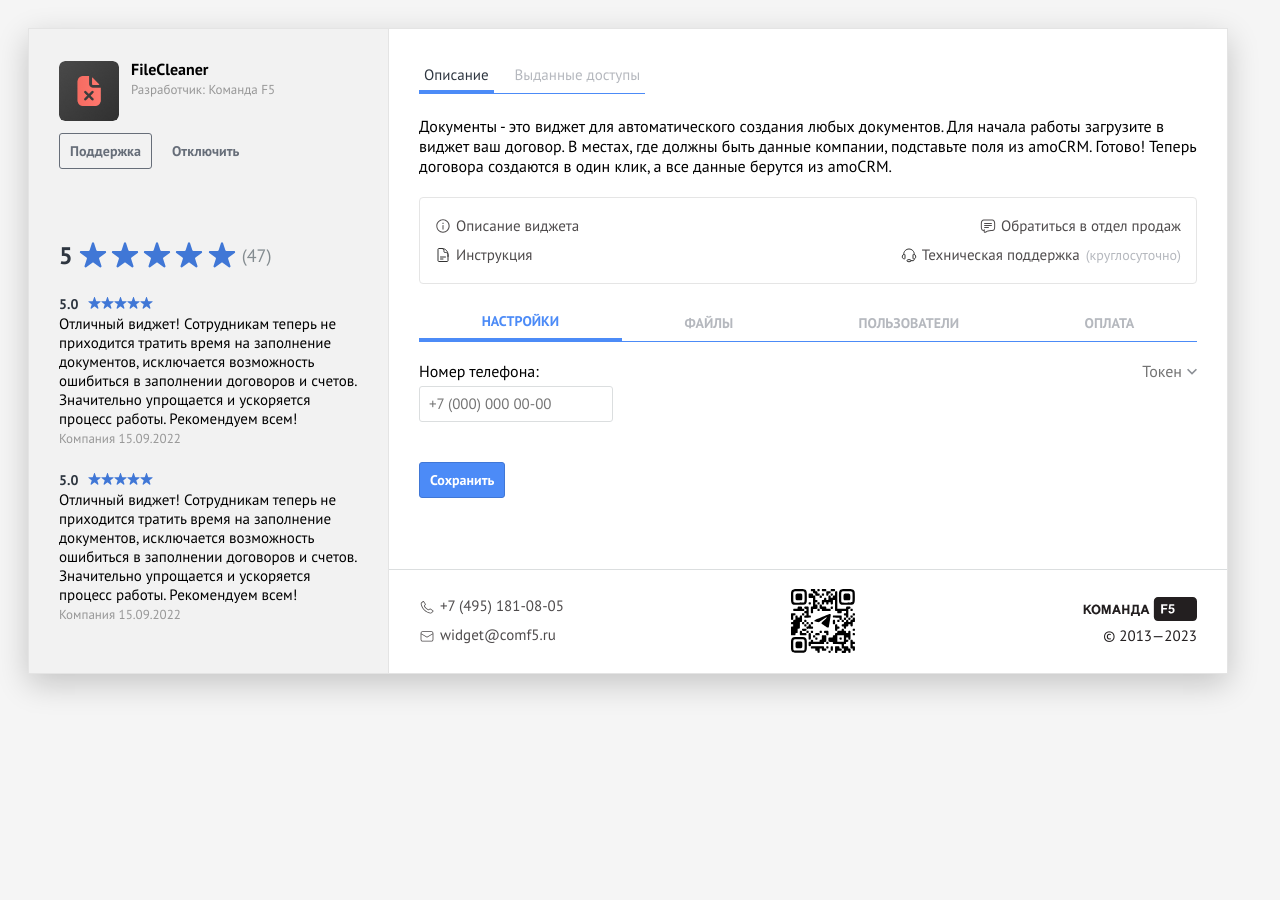
==== commit 32e0b06f: "Update index.html" ====
--- a/index.html
+++ b/index.html
@@ -385,7 +385,7 @@
                                 </svg>
                                 </a>
                                 
-                                <span>© 2013—2022</span>
+                                <span>© 2013—2023</span>
                             
                         </div>
 
@@ -400,4 +400,4 @@
 
 </body>
 
-</html>+</html>
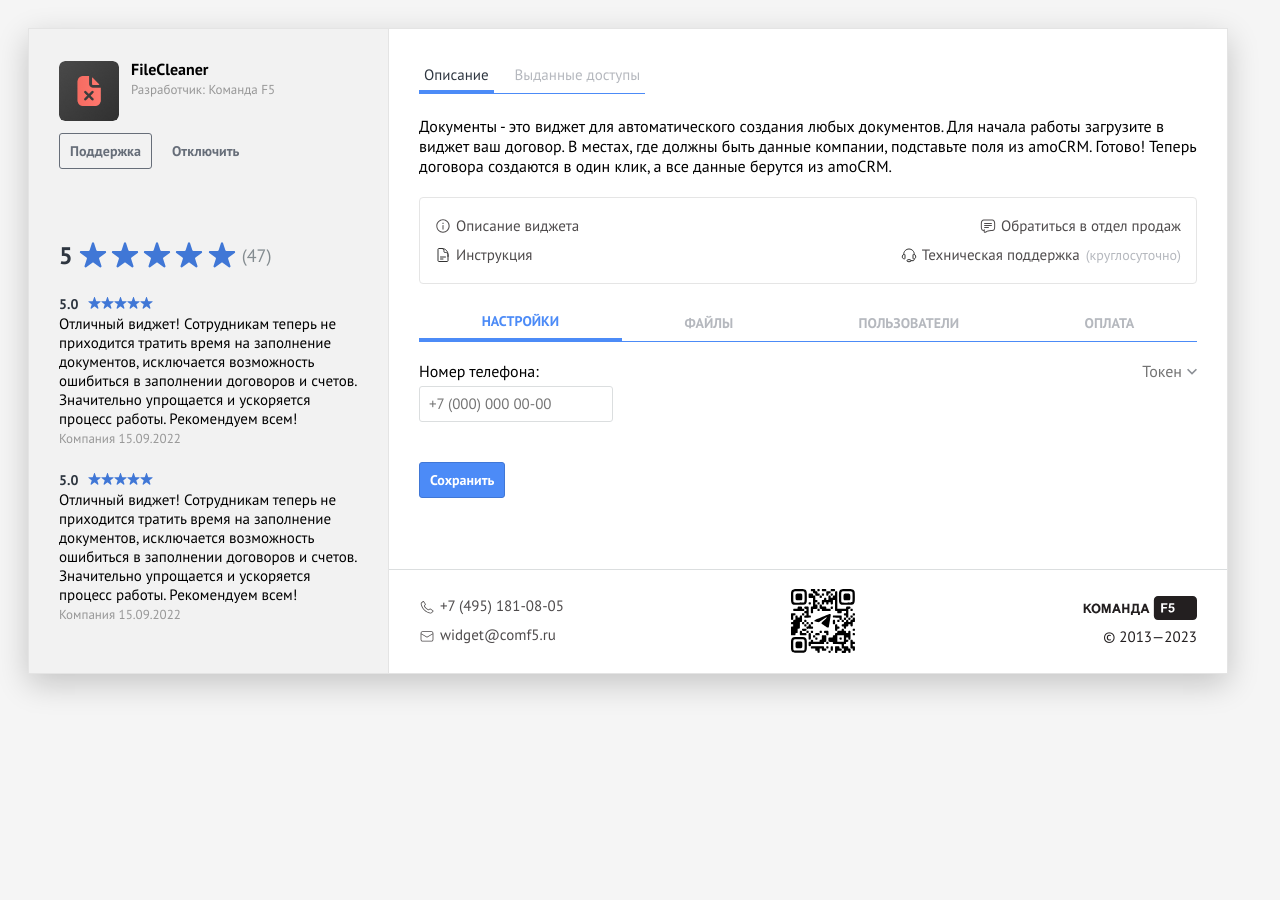
==== commit cb27388b: "Add files via upload" ====
--- a/index.html
+++ b/index.html
@@ -370,7 +370,7 @@
                             </svg>
                         </a>
 
-                        <div class="f5-widget-footer__info" style="margin: 3.5px 0; align-items: flex-end;">
+                        <div class="f5-widget-footer__info" style="margin: 3.5px 0; align-items: flex-end; gap: 12px;">
     
                                 <a class="f5-widget-footer__logo" href="https://cmdf5.ru" target="_blank">
                                     <svg width="114" height="24" viewBox="0 0 114 24" fill="none" xmlns="http://www.w3.org/2000/svg">
@@ -400,4 +400,4 @@
 
 </body>
 
-</html>
+</html>
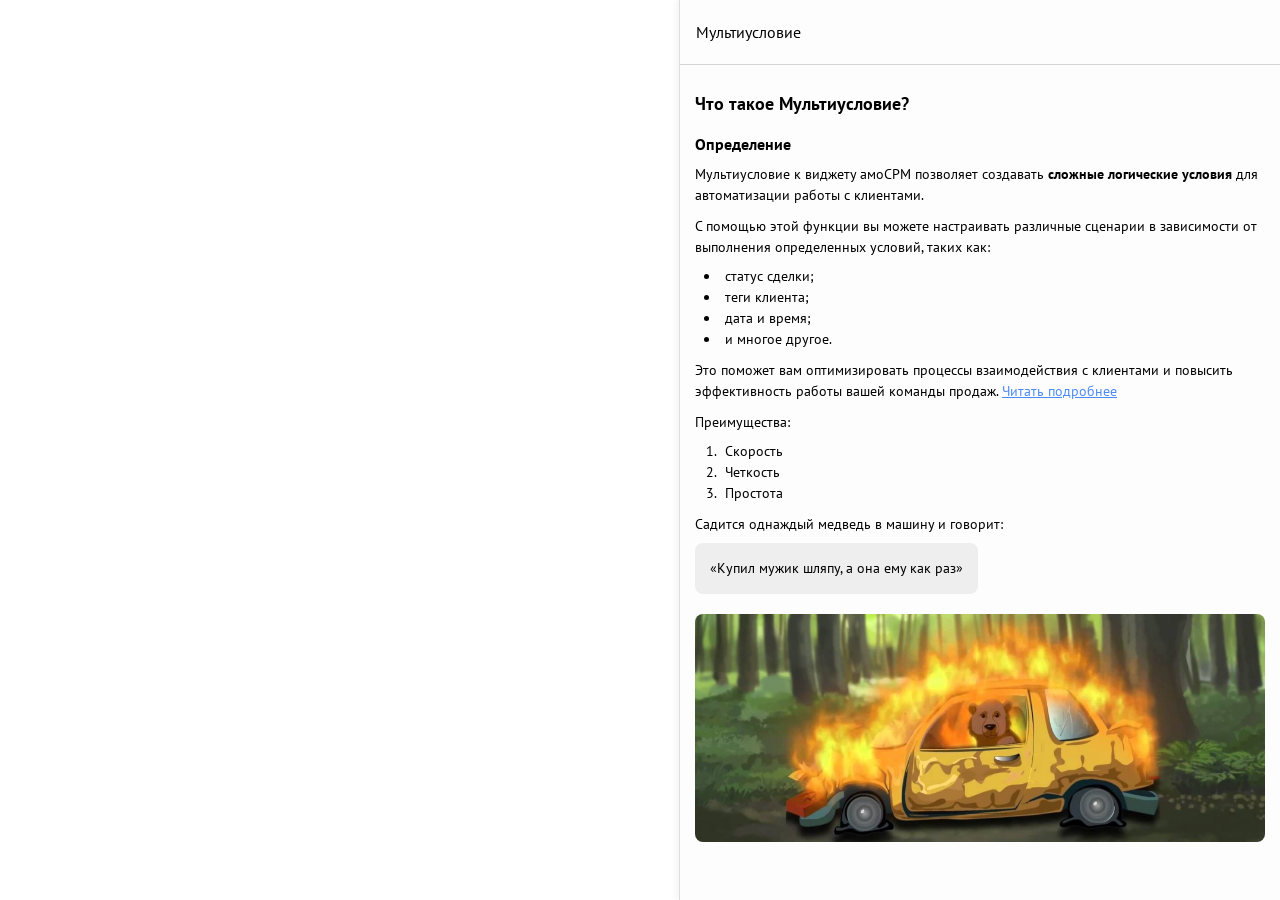
==== commit aeab6051: "Rename desrciption.html to index.html" ====
--- a/index.html
+++ b/index.html
@@ -1,403 +1,76 @@
-<!DOCTYPE html>
-<html lang="en">
-<head>
-    <meta charset="UTF-8">
-    <meta http-equiv="X-UA-Compatible" content="IE=edge">
-    <meta name="viewport" content="width=device-width, initial-scale=1.0">
-    <link rel="preconnect" href="https://fonts.googleapis.com">
-    <link rel="preconnect" href="https://fonts.gstatic.com" crossorigin>
-    <link href="https://fonts.googleapis.com/css2?family=PT+Sans:wght@400;700&display=swap" rel="stylesheet">
-    <link rel="stylesheet" href="assets/css/amoStyle.css">
-    <link rel="stylesheet" href="assets/css/style.css">
-    <link rel="stylesheet" href="assets/css/style2.css">
-    <title>amoStyles</title>
-</head>
-<body style="display: flex; flex-direction: column; gap: 20px;">
-    
-        <div class="widget-settings">
-            <div class="widget-settings__base-space">
-
-            <div class="widget_main_info">
-                <div class="widget_main_info__top">
-                    <div class="widget-settings_block__img">
-                        <img class="widget-settings_block__img img" src="assets/images/logo_small.png" alt="logo_small.png">
-                    </div>
-
-                    <div class="widget-settings_block__head">
-                        <div class="widget-settings__name">FileCleaner</div>
-                        <div class="widget-settings__developer">Разработчик: Команда F5</div>
-                    </div>
-                </div>
-                <div class="widget-settings__command-plate">
-                    <div class="widget-settings__buttons">
-                        <div class="widget-settings__buttons-row">
-    
-                            <button type="button" class="button-input button-input_gray">
-                                <span class="button-input-inner">
-                                    <span class="button-input-inner__text">Поддержка</span>
-                                </span>
-                            </button>
-                            <button type="button" class="button-input button-input_gray uninstall">
-                                <span class="button-input-inner">
-                                    <span class="button-input-inner__text">Отключить</span>
-                                </span>
-                            </button>
-
-                        </div>
-                    </div>
-                </div>
-            </div>
-
-            <div class="widget-settings__additional-block">
-                <div class="widget-additional-info">
-                    <div class="widget-rating-box">
-                        <div class="widget-rating-box__wrapper">
-                            <span class="widget-rating-box__rating-count">5</span>
-                            <div class="widget-rating-box__stars">
-                                <svg class="" width="13" height="12" viewBox="0 0 13 12" fill="none" xmlns="http://www.w3.org/2000/svg"><defs><linearGradient id="widget-review-1--52899"><stop offset="100%" stop-color="#4077D6"></stop><stop offset="100%" stop-color="#848C90" stop-opacity="1"></stop></linearGradient></defs><path fill="url(#widget-review-1--52899)" d="M6.02447 0.463526C6.17415 0.00287056 6.82585 0.00286996 6.97553 0.463525L8.0716 3.83688C8.13854 4.04289 8.33051 4.18237 8.54713 4.18237H12.0941C12.5784 4.18237 12.7798 4.80218 12.388 5.08688L9.51843 7.17173C9.34318 7.29905 9.26985 7.52474 9.33679 7.73075L10.4329 11.1041C10.5825 11.5648 10.0553 11.9478 9.66344 11.6631L6.79389 9.57827C6.61865 9.45095 6.38135 9.45095 6.20611 9.57827L3.33656 11.6631C2.9447 11.9478 2.41746 11.5648 2.56714 11.1041L3.66321 7.73075C3.73015 7.52474 3.65682 7.29905 3.48157 7.17173L0.612025 5.08688C0.220169 4.80218 0.421556 4.18237 0.905918 4.18237H4.45287C4.66949 4.18237 4.86146 4.04289 4.9284 3.83688L6.02447 0.463526Z"></path></svg>
-                                <svg class="" width="13" height="12" viewBox="0 0 13 12" fill="none" xmlns="http://www.w3.org/2000/svg"><defs><linearGradient id="widget-review-1--52899"><stop offset="100%" stop-color="#4077D6"></stop><stop offset="100%" stop-color="#848C90" stop-opacity="1"></stop></linearGradient></defs><path fill="url(#widget-review-1--52899)" d="M6.02447 0.463526C6.17415 0.00287056 6.82585 0.00286996 6.97553 0.463525L8.0716 3.83688C8.13854 4.04289 8.33051 4.18237 8.54713 4.18237H12.0941C12.5784 4.18237 12.7798 4.80218 12.388 5.08688L9.51843 7.17173C9.34318 7.29905 9.26985 7.52474 9.33679 7.73075L10.4329 11.1041C10.5825 11.5648 10.0553 11.9478 9.66344 11.6631L6.79389 9.57827C6.61865 9.45095 6.38135 9.45095 6.20611 9.57827L3.33656 11.6631C2.9447 11.9478 2.41746 11.5648 2.56714 11.1041L3.66321 7.73075C3.73015 7.52474 3.65682 7.29905 3.48157 7.17173L0.612025 5.08688C0.220169 4.80218 0.421556 4.18237 0.905918 4.18237H4.45287C4.66949 4.18237 4.86146 4.04289 4.9284 3.83688L6.02447 0.463526Z"></path></svg>
-                                <svg class="" width="13" height="12" viewBox="0 0 13 12" fill="none" xmlns="http://www.w3.org/2000/svg"><defs><linearGradient id="widget-review-1--52899"><stop offset="100%" stop-color="#4077D6"></stop><stop offset="100%" stop-color="#848C90" stop-opacity="1"></stop></linearGradient></defs><path fill="url(#widget-review-1--52899)" d="M6.02447 0.463526C6.17415 0.00287056 6.82585 0.00286996 6.97553 0.463525L8.0716 3.83688C8.13854 4.04289 8.33051 4.18237 8.54713 4.18237H12.0941C12.5784 4.18237 12.7798 4.80218 12.388 5.08688L9.51843 7.17173C9.34318 7.29905 9.26985 7.52474 9.33679 7.73075L10.4329 11.1041C10.5825 11.5648 10.0553 11.9478 9.66344 11.6631L6.79389 9.57827C6.61865 9.45095 6.38135 9.45095 6.20611 9.57827L3.33656 11.6631C2.9447 11.9478 2.41746 11.5648 2.56714 11.1041L3.66321 7.73075C3.73015 7.52474 3.65682 7.29905 3.48157 7.17173L0.612025 5.08688C0.220169 4.80218 0.421556 4.18237 0.905918 4.18237H4.45287C4.66949 4.18237 4.86146 4.04289 4.9284 3.83688L6.02447 0.463526Z"></path></svg>
-                                <svg class="" width="13" height="12" viewBox="0 0 13 12" fill="none" xmlns="http://www.w3.org/2000/svg"><defs><linearGradient id="widget-review-1--52899"><stop offset="100%" stop-color="#4077D6"></stop><stop offset="100%" stop-color="#848C90" stop-opacity="1"></stop></linearGradient></defs><path fill="url(#widget-review-1--52899)" d="M6.02447 0.463526C6.17415 0.00287056 6.82585 0.00286996 6.97553 0.463525L8.0716 3.83688C8.13854 4.04289 8.33051 4.18237 8.54713 4.18237H12.0941C12.5784 4.18237 12.7798 4.80218 12.388 5.08688L9.51843 7.17173C9.34318 7.29905 9.26985 7.52474 9.33679 7.73075L10.4329 11.1041C10.5825 11.5648 10.0553 11.9478 9.66344 11.6631L6.79389 9.57827C6.61865 9.45095 6.38135 9.45095 6.20611 9.57827L3.33656 11.6631C2.9447 11.9478 2.41746 11.5648 2.56714 11.1041L3.66321 7.73075C3.73015 7.52474 3.65682 7.29905 3.48157 7.17173L0.612025 5.08688C0.220169 4.80218 0.421556 4.18237 0.905918 4.18237H4.45287C4.66949 4.18237 4.86146 4.04289 4.9284 3.83688L6.02447 0.463526Z"></path></svg>
-                                <svg class="" width="13" height="12" viewBox="0 0 13 12" fill="none" xmlns="http://www.w3.org/2000/svg"><defs><linearGradient id="widget-review-1--52899"><stop offset="100%" stop-color="#4077D6"></stop><stop offset="100%" stop-color="#848C90" stop-opacity="1"></stop></linearGradient></defs><path fill="url(#widget-review-1--52899)" d="M6.02447 0.463526C6.17415 0.00287056 6.82585 0.00286996 6.97553 0.463525L8.0716 3.83688C8.13854 4.04289 8.33051 4.18237 8.54713 4.18237H12.0941C12.5784 4.18237 12.7798 4.80218 12.388 5.08688L9.51843 7.17173C9.34318 7.29905 9.26985 7.52474 9.33679 7.73075L10.4329 11.1041C10.5825 11.5648 10.0553 11.9478 9.66344 11.6631L6.79389 9.57827C6.61865 9.45095 6.38135 9.45095 6.20611 9.57827L3.33656 11.6631C2.9447 11.9478 2.41746 11.5648 2.56714 11.1041L3.66321 7.73075C3.73015 7.52474 3.65682 7.29905 3.48157 7.17173L0.612025 5.08688C0.220169 4.80218 0.421556 4.18237 0.905918 4.18237H4.45287C4.66949 4.18237 4.86146 4.04289 4.9284 3.83688L6.02447 0.463526Z"></path></svg>
-                            </div>
-                            <span class="widget-rating-box__reviews-count">(<span class="widget-rating-box__reviews-count-description">Оценок:&nbsp</span>47)</span>
-                        </div>
-                    </div>
-                    <div class="widget-additional-info__review-list">
-
-                        <div class="widget-additional-info__review">
-                            <div class="widget-additional-info__review-info">
-                                <div class="widget-additional-info__review-rating">
-                                    <div class="widget-additional-info__review-rating-count">5.0</div>
-                                    <div class="widget-additional-info__review-stars">
-                                        <svg class="" width="13" height="12" viewBox="0 0 13 12" fill="none" xmlns="http://www.w3.org/2000/svg"><defs><linearGradient id="widget-review-1--72316"><stop offset="100%" stop-color="#4077D6"></stop><stop offset="100%" stop-color="#848C90" stop-opacity="1"></stop></linearGradient></defs><path fill="url(#widget-review-1--72316)" d="M6.02447 0.463526C6.17415 0.00287056 6.82585 0.00286996 6.97553 0.463525L8.0716 3.83688C8.13854 4.04289 8.33051 4.18237 8.54713 4.18237H12.0941C12.5784 4.18237 12.7798 4.80218 12.388 5.08688L9.51843 7.17173C9.34318 7.29905 9.26985 7.52474 9.33679 7.73075L10.4329 11.1041C10.5825 11.5648 10.0553 11.9478 9.66344 11.6631L6.79389 9.57827C6.61865 9.45095 6.38135 9.45095 6.20611 9.57827L3.33656 11.6631C2.9447 11.9478 2.41746 11.5648 2.56714 11.1041L3.66321 7.73075C3.73015 7.52474 3.65682 7.29905 3.48157 7.17173L0.612025 5.08688C0.220169 4.80218 0.421556 4.18237 0.905918 4.18237H4.45287C4.66949 4.18237 4.86146 4.04289 4.9284 3.83688L6.02447 0.463526Z"></path></svg>
-                                        <svg class="" width="13" height="12" viewBox="0 0 13 12" fill="none" xmlns="http://www.w3.org/2000/svg"><defs><linearGradient id="widget-review-1--72316"><stop offset="100%" stop-color="#4077D6"></stop><stop offset="100%" stop-color="#848C90" stop-opacity="1"></stop></linearGradient></defs><path fill="url(#widget-review-1--72316)" d="M6.02447 0.463526C6.17415 0.00287056 6.82585 0.00286996 6.97553 0.463525L8.0716 3.83688C8.13854 4.04289 8.33051 4.18237 8.54713 4.18237H12.0941C12.5784 4.18237 12.7798 4.80218 12.388 5.08688L9.51843 7.17173C9.34318 7.29905 9.26985 7.52474 9.33679 7.73075L10.4329 11.1041C10.5825 11.5648 10.0553 11.9478 9.66344 11.6631L6.79389 9.57827C6.61865 9.45095 6.38135 9.45095 6.20611 9.57827L3.33656 11.6631C2.9447 11.9478 2.41746 11.5648 2.56714 11.1041L3.66321 7.73075C3.73015 7.52474 3.65682 7.29905 3.48157 7.17173L0.612025 5.08688C0.220169 4.80218 0.421556 4.18237 0.905918 4.18237H4.45287C4.66949 4.18237 4.86146 4.04289 4.9284 3.83688L6.02447 0.463526Z"></path></svg>
-                                        <svg class="" width="13" height="12" viewBox="0 0 13 12" fill="none" xmlns="http://www.w3.org/2000/svg"><defs><linearGradient id="widget-review-1--72316"><stop offset="100%" stop-color="#4077D6"></stop><stop offset="100%" stop-color="#848C90" stop-opacity="1"></stop></linearGradient></defs><path fill="url(#widget-review-1--72316)" d="M6.02447 0.463526C6.17415 0.00287056 6.82585 0.00286996 6.97553 0.463525L8.0716 3.83688C8.13854 4.04289 8.33051 4.18237 8.54713 4.18237H12.0941C12.5784 4.18237 12.7798 4.80218 12.388 5.08688L9.51843 7.17173C9.34318 7.29905 9.26985 7.52474 9.33679 7.73075L10.4329 11.1041C10.5825 11.5648 10.0553 11.9478 9.66344 11.6631L6.79389 9.57827C6.61865 9.45095 6.38135 9.45095 6.20611 9.57827L3.33656 11.6631C2.9447 11.9478 2.41746 11.5648 2.56714 11.1041L3.66321 7.73075C3.73015 7.52474 3.65682 7.29905 3.48157 7.17173L0.612025 5.08688C0.220169 4.80218 0.421556 4.18237 0.905918 4.18237H4.45287C4.66949 4.18237 4.86146 4.04289 4.9284 3.83688L6.02447 0.463526Z"></path></svg>
-                                        <svg class="" width="13" height="12" viewBox="0 0 13 12" fill="none" xmlns="http://www.w3.org/2000/svg"><defs><linearGradient id="widget-review-1--72316"><stop offset="100%" stop-color="#4077D6"></stop><stop offset="100%" stop-color="#848C90" stop-opacity="1"></stop></linearGradient></defs><path fill="url(#widget-review-1--72316)" d="M6.02447 0.463526C6.17415 0.00287056 6.82585 0.00286996 6.97553 0.463525L8.0716 3.83688C8.13854 4.04289 8.33051 4.18237 8.54713 4.18237H12.0941C12.5784 4.18237 12.7798 4.80218 12.388 5.08688L9.51843 7.17173C9.34318 7.29905 9.26985 7.52474 9.33679 7.73075L10.4329 11.1041C10.5825 11.5648 10.0553 11.9478 9.66344 11.6631L6.79389 9.57827C6.61865 9.45095 6.38135 9.45095 6.20611 9.57827L3.33656 11.6631C2.9447 11.9478 2.41746 11.5648 2.56714 11.1041L3.66321 7.73075C3.73015 7.52474 3.65682 7.29905 3.48157 7.17173L0.612025 5.08688C0.220169 4.80218 0.421556 4.18237 0.905918 4.18237H4.45287C4.66949 4.18237 4.86146 4.04289 4.9284 3.83688L6.02447 0.463526Z"></path></svg>
-                                        <svg class="" width="13" height="12" viewBox="0 0 13 12" fill="none" xmlns="http://www.w3.org/2000/svg"><defs><linearGradient id="widget-review-1--72316"><stop offset="100%" stop-color="#4077D6"></stop><stop offset="100%" stop-color="#848C90" stop-opacity="1"></stop></linearGradient></defs><path fill="url(#widget-review-1--72316)" d="M6.02447 0.463526C6.17415 0.00287056 6.82585 0.00286996 6.97553 0.463525L8.0716 3.83688C8.13854 4.04289 8.33051 4.18237 8.54713 4.18237H12.0941C12.5784 4.18237 12.7798 4.80218 12.388 5.08688L9.51843 7.17173C9.34318 7.29905 9.26985 7.52474 9.33679 7.73075L10.4329 11.1041C10.5825 11.5648 10.0553 11.9478 9.66344 11.6631L6.79389 9.57827C6.61865 9.45095 6.38135 9.45095 6.20611 9.57827L3.33656 11.6631C2.9447 11.9478 2.41746 11.5648 2.56714 11.1041L3.66321 7.73075C3.73015 7.52474 3.65682 7.29905 3.48157 7.17173L0.612025 5.08688C0.220169 4.80218 0.421556 4.18237 0.905918 4.18237H4.45287C4.66949 4.18237 4.86146 4.04289 4.9284 3.83688L6.02447 0.463526Z"></path></svg>
-                                    </div>
-                                </div>
-                                <p class="widget-additional-info__review-text">Отличный виджет! Сотрудникам теперь не приходится тратить время на заполнение документов, исключается возможность ошибиться в заполнении договоров и счетов. Значительно упрощается и ускоряется процесс работы. Рекомендуем всем!</p>
-                                <div class="widget-additional-info__review-meta">
-                                    <span class="widget-additional-info__review-name">Компания&nbsp</span>
-                                    <span class="widget-additional-info__review-date">15.09.2022</span>
-                                </div>
-                            </div>
-                        </div>
-
-                        <div class="widget-additional-info__review">
-                            <div class="widget-additional-info__review-info">
-                                <div class="widget-additional-info__review-rating">
-                                    <div class="widget-additional-info__review-rating-count">5.0</div>
-                                    <div class="widget-additional-info__review-stars">
-                                        <svg class="" width="13" height="12" viewBox="0 0 13 12" fill="none" xmlns="http://www.w3.org/2000/svg"><defs><linearGradient id="widget-review-1--72316"><stop offset="100%" stop-color="#4077D6"></stop><stop offset="100%" stop-color="#848C90" stop-opacity="1"></stop></linearGradient></defs><path fill="url(#widget-review-1--72316)" d="M6.02447 0.463526C6.17415 0.00287056 6.82585 0.00286996 6.97553 0.463525L8.0716 3.83688C8.13854 4.04289 8.33051 4.18237 8.54713 4.18237H12.0941C12.5784 4.18237 12.7798 4.80218 12.388 5.08688L9.51843 7.17173C9.34318 7.29905 9.26985 7.52474 9.33679 7.73075L10.4329 11.1041C10.5825 11.5648 10.0553 11.9478 9.66344 11.6631L6.79389 9.57827C6.61865 9.45095 6.38135 9.45095 6.20611 9.57827L3.33656 11.6631C2.9447 11.9478 2.41746 11.5648 2.56714 11.1041L3.66321 7.73075C3.73015 7.52474 3.65682 7.29905 3.48157 7.17173L0.612025 5.08688C0.220169 4.80218 0.421556 4.18237 0.905918 4.18237H4.45287C4.66949 4.18237 4.86146 4.04289 4.9284 3.83688L6.02447 0.463526Z"></path></svg>
-                                        <svg class="" width="13" height="12" viewBox="0 0 13 12" fill="none" xmlns="http://www.w3.org/2000/svg"><defs><linearGradient id="widget-review-1--72316"><stop offset="100%" stop-color="#4077D6"></stop><stop offset="100%" stop-color="#848C90" stop-opacity="1"></stop></linearGradient></defs><path fill="url(#widget-review-1--72316)" d="M6.02447 0.463526C6.17415 0.00287056 6.82585 0.00286996 6.97553 0.463525L8.0716 3.83688C8.13854 4.04289 8.33051 4.18237 8.54713 4.18237H12.0941C12.5784 4.18237 12.7798 4.80218 12.388 5.08688L9.51843 7.17173C9.34318 7.29905 9.26985 7.52474 9.33679 7.73075L10.4329 11.1041C10.5825 11.5648 10.0553 11.9478 9.66344 11.6631L6.79389 9.57827C6.61865 9.45095 6.38135 9.45095 6.20611 9.57827L3.33656 11.6631C2.9447 11.9478 2.41746 11.5648 2.56714 11.1041L3.66321 7.73075C3.73015 7.52474 3.65682 7.29905 3.48157 7.17173L0.612025 5.08688C0.220169 4.80218 0.421556 4.18237 0.905918 4.18237H4.45287C4.66949 4.18237 4.86146 4.04289 4.9284 3.83688L6.02447 0.463526Z"></path></svg>
-                                        <svg class="" width="13" height="12" viewBox="0 0 13 12" fill="none" xmlns="http://www.w3.org/2000/svg"><defs><linearGradient id="widget-review-1--72316"><stop offset="100%" stop-color="#4077D6"></stop><stop offset="100%" stop-color="#848C90" stop-opacity="1"></stop></linearGradient></defs><path fill="url(#widget-review-1--72316)" d="M6.02447 0.463526C6.17415 0.00287056 6.82585 0.00286996 6.97553 0.463525L8.0716 3.83688C8.13854 4.04289 8.33051 4.18237 8.54713 4.18237H12.0941C12.5784 4.18237 12.7798 4.80218 12.388 5.08688L9.51843 7.17173C9.34318 7.29905 9.26985 7.52474 9.33679 7.73075L10.4329 11.1041C10.5825 11.5648 10.0553 11.9478 9.66344 11.6631L6.79389 9.57827C6.61865 9.45095 6.38135 9.45095 6.20611 9.57827L3.33656 11.6631C2.9447 11.9478 2.41746 11.5648 2.56714 11.1041L3.66321 7.73075C3.73015 7.52474 3.65682 7.29905 3.48157 7.17173L0.612025 5.08688C0.220169 4.80218 0.421556 4.18237 0.905918 4.18237H4.45287C4.66949 4.18237 4.86146 4.04289 4.9284 3.83688L6.02447 0.463526Z"></path></svg>
-                                        <svg class="" width="13" height="12" viewBox="0 0 13 12" fill="none" xmlns="http://www.w3.org/2000/svg"><defs><linearGradient id="widget-review-1--72316"><stop offset="100%" stop-color="#4077D6"></stop><stop offset="100%" stop-color="#848C90" stop-opacity="1"></stop></linearGradient></defs><path fill="url(#widget-review-1--72316)" d="M6.02447 0.463526C6.17415 0.00287056 6.82585 0.00286996 6.97553 0.463525L8.0716 3.83688C8.13854 4.04289 8.33051 4.18237 8.54713 4.18237H12.0941C12.5784 4.18237 12.7798 4.80218 12.388 5.08688L9.51843 7.17173C9.34318 7.29905 9.26985 7.52474 9.33679 7.73075L10.4329 11.1041C10.5825 11.5648 10.0553 11.9478 9.66344 11.6631L6.79389 9.57827C6.61865 9.45095 6.38135 9.45095 6.20611 9.57827L3.33656 11.6631C2.9447 11.9478 2.41746 11.5648 2.56714 11.1041L3.66321 7.73075C3.73015 7.52474 3.65682 7.29905 3.48157 7.17173L0.612025 5.08688C0.220169 4.80218 0.421556 4.18237 0.905918 4.18237H4.45287C4.66949 4.18237 4.86146 4.04289 4.9284 3.83688L6.02447 0.463526Z"></path></svg>
-                                        <svg class="" width="13" height="12" viewBox="0 0 13 12" fill="none" xmlns="http://www.w3.org/2000/svg"><defs><linearGradient id="widget-review-1--72316"><stop offset="100%" stop-color="#4077D6"></stop><stop offset="100%" stop-color="#848C90" stop-opacity="1"></stop></linearGradient></defs><path fill="url(#widget-review-1--72316)" d="M6.02447 0.463526C6.17415 0.00287056 6.82585 0.00286996 6.97553 0.463525L8.0716 3.83688C8.13854 4.04289 8.33051 4.18237 8.54713 4.18237H12.0941C12.5784 4.18237 12.7798 4.80218 12.388 5.08688L9.51843 7.17173C9.34318 7.29905 9.26985 7.52474 9.33679 7.73075L10.4329 11.1041C10.5825 11.5648 10.0553 11.9478 9.66344 11.6631L6.79389 9.57827C6.61865 9.45095 6.38135 9.45095 6.20611 9.57827L3.33656 11.6631C2.9447 11.9478 2.41746 11.5648 2.56714 11.1041L3.66321 7.73075C3.73015 7.52474 3.65682 7.29905 3.48157 7.17173L0.612025 5.08688C0.220169 4.80218 0.421556 4.18237 0.905918 4.18237H4.45287C4.66949 4.18237 4.86146 4.04289 4.9284 3.83688L6.02447 0.463526Z"></path></svg>
-                                    </div>
-                                </div>
-                                <p class="widget-additional-info__review-text">Отличный виджет! Сотрудникам теперь не приходится тратить время на заполнение документов, исключается возможность ошибиться в заполнении договоров и счетов. Значительно упрощается и ускоряется процесс работы. Рекомендуем всем!</p>
-                                <div class="widget-additional-info__review-meta">
-                                    <span class="widget-additional-info__review-name">Компания&nbsp</span>
-                                    <span class="widget-additional-info__review-date">15.09.2022</span>
-                                </div>
-                            </div>
-                        </div>
-
-                    </div>
-                </div>
-            </div>
-
-            </div>
-
-            <div class="widget-settings__wrap-desc-space">
-
-                <div class="view-integration-modal__tabs">
-                    <div class="tabs">
-                        <div class="tabs_example active">Описание</div>
-                        <div class="tabs_example">Выданные доступы</div>
-                    </div>
-                </div>
-                <div class="widget-settings__desc-space">
-                    <div class="widget_settings_block">
-                        <div class="widget_settings_block__descr">
-                            <p></p>
-                            <div>
-                                <span>Документы - это виджет для автоматического создания любых документов. Для начала работы загрузите в виджет ваш договор. В местах, где должны быть данные компании, подставьте поля из amoCRM. Готово! Теперь договора создаются в один клик, а все данные берутся из amoCRM.</span>
-                            </div>
-                            <p></p>
-                        </div>
-
-
-                        <div class="f5-widget-footer alt" style="margin-top: 20px">
-        
-                            <div class="f5-widget-footer__info_wrapper">
-        
-                                <div class="f5-widget-footer__info" style="margin: 3.5px 0;">
-        
-                                    
-                                    <a class="f5-widget-footer__a alt" href="#" target="_blank"> 
-                                        
-                                        <svg width="16" height="16" viewBox="0 0 16 16" fill="none" xmlns="http://www.w3.org/2000/svg">
-                                            <path d="M8.00016 1.33276C11.6828 1.33276 14.6682 4.3181 14.6682 8.00076C14.6682 11.6828 11.6828 14.6681 8.00016 14.6681C4.3175 14.6681 1.3335 11.6828 1.3335 8.00076C1.33283 4.3181 4.3175 1.33276 8.00016 1.33276ZM8.00016 2.33276C7.2507 2.32464 6.50707 2.46523 5.81231 2.74641C5.11755 3.02759 4.48545 3.44378 3.9526 3.97087C3.41976 4.49797 2.99674 5.12552 2.70804 5.81719C2.41934 6.50886 2.27069 7.25093 2.27069 8.00043C2.27069 8.74993 2.41934 9.492 2.70804 10.1837C2.99674 10.8753 3.41976 11.5029 3.9526 12.03C4.48545 12.5571 5.11755 12.9733 5.81231 13.2544C6.50707 13.5356 7.2507 13.6762 8.00016 13.6681C9.48818 13.6453 10.9075 13.0381 11.9517 11.9778C12.9959 10.9174 13.5812 9.48895 13.5812 8.00076C13.5812 6.51257 12.9959 5.08408 11.9517 4.02374C10.9075 2.96339 9.48818 2.35559 8.00016 2.33276ZM7.9975 6.99943C8.11844 6.99927 8.23533 7.04296 8.32653 7.12239C8.41773 7.20182 8.47705 7.31161 8.4935 7.43143L8.49816 7.49943L8.50083 11.1674C8.50213 11.295 8.4546 11.4183 8.36798 11.512C8.28136 11.6056 8.16221 11.6627 8.03491 11.6714C7.90762 11.68 7.78182 11.6397 7.68327 11.5587C7.58472 11.4777 7.52088 11.362 7.50483 11.2354L7.50083 11.1681L7.49816 7.5001C7.49816 7.36749 7.55084 7.24031 7.64461 7.14654C7.73838 7.05278 7.86555 7.0001 7.99816 7.0001L7.9975 6.99943ZM8.00083 4.6681C8.09002 4.66527 8.17887 4.6804 8.26209 4.71259C8.34532 4.74477 8.42123 4.79335 8.48532 4.85544C8.54941 4.91753 8.60037 4.99187 8.63517 5.07404C8.66997 5.15621 8.6879 5.24453 8.6879 5.33376C8.6879 5.423 8.66997 5.51132 8.63517 5.59349C8.60037 5.67566 8.54941 5.75 8.48532 5.81209C8.42123 5.87418 8.34532 5.92276 8.26209 5.95494C8.17887 5.98712 8.09002 6.00225 8.00083 5.99943C7.82793 5.99396 7.66394 5.92143 7.54357 5.79719C7.4232 5.67295 7.3559 5.50675 7.3559 5.33376C7.3559 5.16078 7.4232 4.99458 7.54357 4.87034C7.66394 4.7461 7.82793 4.67357 8.00083 4.6681Z" fill="#231F20"/>
-                                        </svg>
-    
-                                        Описание виджета 
-                                    </a>
-
-                                    <a class="f5-widget-footer__a alt" href="#" target="_blank">                                
-
-                                        <svg width="16" height="16" viewBox="0 0 16 16" fill="none" xmlns="http://www.w3.org/2000/svg">
-                                            <path d="M13 9.5V7.75C13 7.15326 12.7629 6.58097 12.341 6.15901C11.919 5.73705 11.3467 5.5 10.75 5.5H9.75C9.55109 5.5 9.36032 5.42098 9.21967 5.28033C9.07902 5.13968 9 4.94891 9 4.75V3.75C9 3.15326 8.76295 2.58097 8.34099 2.15901C7.91903 1.73705 7.34674 1.5 6.75 1.5H5.5M5.5 10H10.5M5.5 12H8M7 1.5H3.75C3.336 1.5 3 1.836 3 2.25V13.75C3 14.164 3.336 14.5 3.75 14.5H12.25C12.664 14.5 13 14.164 13 13.75V7.5C13 5.9087 12.3679 4.38258 11.2426 3.25736C10.1174 2.13214 8.5913 1.5 7 1.5V1.5Z" stroke="black" stroke-linecap="round" stroke-linejoin="round"/>
-                                        </svg>
-                                        Инструкция
-                                    </a>
-                                
-                                </div>
-        
-                                <div class="f5-widget-footer__info" style="margin: 3.5px 0; align-items: flex-end;">
-
-                                    <a class="f5-widget-footer__a alt" href="#" target="_blank">     
-
-                                        <svg width="16" height="16" viewBox="0 0 16 16" fill="none" xmlns="http://www.w3.org/2000/svg">
-                                            <path fill-rule="evenodd" clip-rule="evenodd" d="M6.6292 1.5H6.62921H9.37113C10.5962 1.49999 11.5667 1.49998 12.3261 1.60213C13.1076 1.70723 13.7402 1.92867 14.2389 2.42763C14.7381 2.92638 14.9596 3.55907 15.0647 4.34069C15.1668 5.10017 15.1668 6.07061 15.1668 7.29569V7.37098C15.1668 8.59605 15.1668 9.5665 15.0647 10.326C14.9596 11.1076 14.7381 11.7403 14.2389 12.239C13.7402 12.738 13.1076 12.9594 12.3261 13.0645C11.5667 13.1667 10.5962 13.1667 9.37111 13.1667H9.3335L9.32752 13.1666C8.62458 13.1683 7.80466 13.4578 7.00312 13.8738L6.97055 13.8907C6.33111 14.2226 5.81322 14.4914 5.41443 14.6463C5.21062 14.7255 5.00509 14.7886 4.8083 14.8071C4.60494 14.8263 4.37494 14.8009 4.16773 14.6615C3.77579 14.3982 3.71648 13.9233 3.70659 13.5551C3.70272 13.411 3.70663 13.2489 3.71601 13.0699C2.91525 12.9676 2.26894 12.7472 1.76124 12.2388C1.2622 11.7401 1.04074 11.1075 0.935625 10.326C0.833478 9.5665 0.833486 8.59604 0.833496 7.37096V7.37095V7.2957V7.2957C0.833486 6.07062 0.833478 5.10017 0.935625 4.34069C1.04074 3.55915 1.26221 2.92651 1.76128 2.42778C2.26 1.92871 2.89264 1.70724 3.67418 1.60213C4.43366 1.49998 5.40412 1.49999 6.6292 1.5ZM12.1928 12.0735C11.5089 12.1654 10.6077 12.1667 9.34004 12.1667L9.33349 12.1666C8.38976 12.1666 7.39602 12.5433 6.54249 12.9862C5.86496 13.3378 5.39467 13.5812 5.05222 13.7142C4.90061 13.7732 4.80017 13.7997 4.73624 13.8089C4.72473 13.7633 4.71026 13.6781 4.70623 13.5283C4.6973 13.196 4.73988 12.719 4.80348 12.0222L4.83148 11.7115C4.85626 11.4365 4.6534 11.1934 4.37838 11.1686C4.10335 11.1439 3.8603 11.3467 3.83551 11.6217L3.80751 11.9324L3.80469 11.9633L3.79482 12.0716C3.13174 11.9814 2.74832 11.8121 2.46823 11.5316C2.18607 11.2497 2.01691 10.8634 1.9267 10.1927C1.83456 9.50759 1.8335 8.60447 1.8335 7.33333C1.8335 6.06219 1.83456 5.15907 1.9267 4.47398C2.01691 3.80327 2.18637 3.41666 2.46853 3.13474C2.75045 2.85258 3.13676 2.68341 3.80748 2.59321C4.49257 2.50106 5.39569 2.5 6.66683 2.5H9.3335C10.6046 2.5 11.5078 2.50106 12.1928 2.59321C12.8636 2.68341 13.2502 2.85288 13.5321 3.13504C13.8143 3.41696 13.9834 3.80327 14.0736 4.47398C14.1658 5.15907 14.1668 6.06219 14.1668 7.33333C14.1668 8.60447 14.1658 9.50759 14.0736 10.1927C13.9834 10.8634 13.814 11.25 13.5318 11.5319C13.2499 11.8141 12.8636 11.9833 12.1928 12.0735ZM4.5 5C4.22386 5 4 5.22386 4 5.5C4 5.77614 4.22386 6 4.5 6H11.5C11.7761 6 12 5.77614 12 5.5C12 5.22386 11.7761 5 11.5 5H4.5ZM4.5 7C4.22386 7 4 7.22386 4 7.5C4 7.77614 4.22386 8 4.5 8H11.5C11.7761 8 12 7.77614 12 7.5C12 7.22386 11.7761 7 11.5 7H4.5ZM4 9.5C4 9.22386 4.22386 9 4.5 9H8.5C8.77614 9 9 9.22386 9 9.5C9 9.77614 8.77614 10 8.5 10H4.5C4.22386 10 4 9.77614 4 9.5Z" fill="#231F20"/>
-                                        </svg>
-                     
-                                        Обратиться в отдел продаж
-                                    </a>
-                                    
-                                    <div class="text_container h">
-
-                                        <a class="f5-widget-footer__a alt" href="#" target="_blank">
-
-                                            <svg width="16" height="16" viewBox="0 0 16 16" fill="none" xmlns="http://www.w3.org/2000/svg">
-                                                <path d="M13.3333 7.33333C13.3333 5.91885 12.7714 4.56229 11.7712 3.5621C10.771 2.5619 9.41445 2 7.99996 2C6.58547 2 5.22892 2.5619 4.22872 3.5621C3.22853 4.56229 2.66663 5.91885 2.66663 7.33333" stroke="black" stroke-linecap="round" stroke-linejoin="round"/>
-                                                <path d="M13.3334 12V12.3333C13.3334 12.6869 13.1929 13.0261 12.9428 13.2761C12.6928 13.5262 12.3537 13.6667 12 13.6667H9.66671M1.33337 10.292V9.04132C1.33342 8.74399 1.43284 8.45521 1.61584 8.22088C1.79884 7.98654 2.05492 7.82009 2.34337 7.74799L3.50337 7.45732C3.56232 7.44264 3.62383 7.44158 3.68325 7.45421C3.74266 7.46685 3.79842 7.49285 3.84629 7.53025C3.89416 7.56764 3.93288 7.61545 3.95952 7.67004C3.98616 7.72464 4.00002 7.78458 4.00004 7.84532V11.4873C4.00015 11.5482 3.98636 11.6083 3.95972 11.663C3.93309 11.7178 3.89431 11.7657 3.84635 11.8032C3.79838 11.8407 3.7425 11.8667 3.68295 11.8793C3.6234 11.8919 3.56175 11.8908 3.50271 11.876L2.34271 11.586C2.05438 11.5138 1.79845 11.3473 1.61558 11.1129C1.43271 10.8786 1.33338 10.5899 1.33337 10.2927V10.292ZM14.6667 10.292V9.04132C14.6667 8.74399 14.5672 8.45521 14.3842 8.22088C14.2012 7.98654 13.9452 7.82009 13.6567 7.74799L12.4967 7.45732C12.4378 7.44264 12.3762 7.44158 12.3168 7.45421C12.2574 7.46685 12.2017 7.49285 12.1538 7.53025C12.1059 7.56764 12.0672 7.61545 12.0406 7.67004C12.0139 7.72464 12.0001 7.78458 12 7.84532V11.4873C12 11.5481 12.0137 11.6081 12.0403 11.6628C12.0669 11.7175 12.1056 11.7654 12.1535 11.8029C12.2014 11.8403 12.2572 11.8664 12.3167 11.8791C12.3761 11.8917 12.4377 11.8907 12.4967 11.876L13.6567 11.586C13.9452 11.5139 14.2012 11.3474 14.3842 11.1131C14.5672 10.8788 14.6667 10.59 14.6667 10.2927V10.292Z" stroke="black"/>
-                                                <path d="M9 14.6667H7C6.73478 14.6667 6.48043 14.5613 6.29289 14.3738C6.10536 14.1862 6 13.9319 6 13.6667C6 13.4014 6.10536 13.1471 6.29289 12.9596C6.48043 12.772 6.73478 12.6667 7 12.6667H9C9.26522 12.6667 9.51957 12.772 9.70711 12.9596C9.89464 13.1471 10 13.4014 10 13.6667C10 13.9319 9.89464 14.1862 9.70711 14.3738C9.51957 14.5613 9.26522 14.6667 9 14.6667Z" stroke="black"/>
-                                            </svg>
-                                            Техническая поддержка
-
-                                        </a>
-                                        <span>(круглосуточно)</span>
-                                    </div>
-
-                                
-                                </div>
-                              
-        
-                            </div>
-        
-                        </div>
-
-
-                        <div class="widget-settings_block__fields">
-
-                            <div class="f5-widget-settings-content">
-                                <div class="f5-widget-wrapper">
-                                    <ul class="f5-widget-tabs">
-                                        <li class="f5-widget-page active">Настройки</li>
-                                        <li class="f5-widget-page">Файлы</li>
-                                        <li class="f5-widget-page">Пользователи</li>
-                                        <li class="f5-widget-page">Оплата</li>
-                                    </ul>
-
-                                    <div class="f5-widget-content" style="gap: 20px;">
-
-                                        <div class="account-settings">
-
-                                            <div class="text_container v">
-                                                <span>Номер телефона:</span>
-                                                <td class="content__account__settings__field">
-                                                    <input class="text-input" id="" type="text" value="" placeholder="+7 (000) 000 00-00" autocomplete="off">
-                                                </td>
-                                            </div>
-
-
-
-
-                                            <div class="text_container v" style="align-items: flex-end; cursor: pointer;">
-                                                <span class="text_container_header" id="token_show">
-                                                    Токен
-                                                    <div class="icon-more" id="more-icon">    
-                                                        <svg width="10" height="10" viewBox="0 0 10 7" fill="none" xmlns="http://www.w3.org/2000/svg">
-                                                            <path d="M8.82812 0.148438L10 1.32031L5 6.32031L0 1.32031L1.17188 0.148438L5 3.97656L8.82812 0.148438Z" fill="#2E3640"/>
-                                                        </svg>
-                                                    </div>
-                                                </span>
-
-                                                <td class="account-settings_token-field">
-
-
-
-                                                    <div class="account-settings_token field" id="f5_token">
-                                                        458t5489458t5489
-
-                                                        <div class="account-settings_token_button refresh">
-                                                            <svg width="12" height="12" viewBox="0 0 14 14" fill="none" xmlns="http://www.w3.org/2000/svg">
-                                                                <path d="M11.7266 2.27344L13.6797 0.320312V6.17969H7.82031L10.5156 3.48438C9.52604 2.49479 8.35417 2 7 2C5.61979 2 4.4349 2.49479 3.44531 3.48438C2.48177 4.44792 2 5.61979 2 7C2 8.38021 2.48177 9.5651 3.44531 10.5547C4.4349 11.5182 5.61979 12 7 12C7.96354 12 8.90104 11.6745 9.8125 11.0234C10.75 10.3724 11.388 9.59115 11.7266 8.67969H13.4453C13.0807 10.138 12.2995 11.3359 11.1016 12.2734C9.90365 13.2109 8.53646 13.6797 7 13.6797C5.17708 13.6797 3.61458 13.0286 2.3125 11.7266C1.01042 10.4245 0.359375 8.84896 0.359375 7C0.359375 5.15104 1.01042 3.57552 2.3125 2.27344C3.61458 0.971354 5.17708 0.320312 7 0.320312C7.78125 0.320312 8.6276 0.515625 9.53906 0.90625C10.4766 1.27083 11.2057 1.72656 11.7266 2.27344Z" fill="#2E3640"/>
-                                                            </svg>
-                                                        </div>
-
-                                                        <div class="account-settings_token_button help">     
-                                                            <svg width="15" height="15" viewBox="0 0 16 16" fill="none" xmlns="http://www.w3.org/2000/svg">
-                                                                <path d="M7.96732 11.9999C8.20065 11.9999 8.39798 11.9193 8.55932 11.7579C8.72021 11.597 8.80065 11.3999 8.80065 11.1666C8.80065 10.9333 8.72021 10.7361 8.55932 10.5753C8.39798 10.4139 8.20065 10.3333 7.96732 10.3333C7.73398 10.3333 7.53665 10.4139 7.37532 10.5753C7.21443 10.7361 7.13398 10.9333 7.13398 11.1666C7.13398 11.3999 7.21443 11.597 7.37532 11.7579C7.53665 11.9193 7.73398 11.9999 7.96732 11.9999ZM8.06732 5.13325C8.37843 5.13325 8.62843 5.21925 8.81732 5.39125C9.00621 5.5637 9.10065 5.78881 9.10065 6.06659C9.10065 6.25547 9.03687 6.44703 8.90932 6.64125C8.78132 6.83592 8.60065 7.03881 8.36732 7.24992C8.03398 7.53881 7.78954 7.81658 7.63398 8.08325C7.47843 8.34992 7.40065 8.61658 7.40065 8.88325C7.40065 9.03881 7.4591 9.16925 7.57598 9.27458C7.69243 9.38036 7.82843 9.43325 7.98398 9.43325C8.13954 9.43325 8.27843 9.3777 8.40065 9.26658C8.52287 9.15547 8.60065 9.01658 8.63398 8.84992C8.66732 8.66103 8.74243 8.48614 8.85932 8.32525C8.97576 8.16392 9.16732 7.95547 9.43398 7.69992C9.77843 7.3777 10.0202 7.08325 10.1593 6.81659C10.298 6.54992 10.3673 6.25547 10.3673 5.93325C10.3673 5.36658 10.1535 4.90258 9.72598 4.54125C9.29798 4.18036 8.7451 3.99992 8.06732 3.99992C7.60065 3.99992 7.18687 4.08881 6.82598 4.26659C6.46465 4.44436 6.18398 4.71659 5.98398 5.08325C5.90621 5.2277 5.87843 5.36925 5.90065 5.50792C5.92287 5.64703 6.00065 5.76103 6.13398 5.84992C6.27843 5.93881 6.43687 5.96658 6.60932 5.93325C6.78132 5.89992 6.92287 5.80547 7.03398 5.64992C7.15621 5.48325 7.30354 5.35547 7.47598 5.26659C7.64798 5.1777 7.8451 5.13325 8.06732 5.13325ZM8.00065 14.6666C7.08954 14.6666 6.22843 14.4915 5.41732 14.1413C4.60621 13.7915 3.89798 13.3166 3.29265 12.7166C2.68687 12.1166 2.2091 11.411 1.85932 10.5999C1.5091 9.78881 1.33398 8.92214 1.33398 7.99992C1.33398 7.0777 1.5091 6.21103 1.85932 5.39992C2.2091 4.58881 2.68687 3.88325 3.29265 3.28325C3.89798 2.68325 4.60621 2.20814 5.41732 1.85792C6.22843 1.50814 7.08954 1.33325 8.00065 1.33325C8.93398 1.33325 9.80621 1.50814 10.6173 1.85792C11.4284 2.20814 12.134 2.68325 12.734 3.28325C13.334 3.88325 13.8062 4.58881 14.1507 5.39992C14.4951 6.21103 14.6673 7.0777 14.6673 7.99992C14.6673 8.92214 14.4951 9.78881 14.1507 10.5999C13.8062 11.411 13.334 12.1166 12.734 12.7166C12.134 13.3166 11.4284 13.7915 10.6173 14.1413C9.80621 14.4915 8.93398 14.6666 8.00065 14.6666ZM8.00065 13.3333C9.48954 13.3333 10.7507 12.8139 11.784 11.7753C12.8173 10.7361 13.334 9.4777 13.334 7.99992C13.334 6.52214 12.8173 5.2637 11.784 4.22459C10.7507 3.18592 9.48954 2.66659 8.00065 2.66659C6.5451 2.66659 5.29221 3.18592 4.24198 4.22459C3.19221 5.2637 2.66732 6.52214 2.66732 7.99992C2.66732 9.4777 3.19221 10.7361 4.24198 11.7753C5.29221 12.8139 6.5451 13.3333 8.00065 13.3333Z" fill="#2E3640"/>
-                                                            </svg>
-                                                        </div>
-                                                    </div>
-                                                   
-                                                </td>
-                                            
-                                            </div>
-                                            
-                                        </div>
-                                        
-                                    </div>
-
-                                </div>                                
-                            </div>
-                        </div>
-
-                        <div class="widget-settings_block__controls">
-                            <button type="button" class="button-input button-input_blue">
-                                <span class="button-input-inner">
-                                    <span class="button-input-inner__text">Сохранить</span>
-                                </span>
-                            </button>
-                        </div>
-
-                    </div>
-                </div>
-
-                <div class="f5-widget-footer">
-
-                    <span class="f5-widget-footer__line"></span>
-
-
-                    <div class="f5-widget-footer__info_wrapper">
-
-                        <div class="f5-widget-footer__info" style="margin: 3.5px 0;">
-
-                        <a class="f5-widget-footer__a alt" href="tel:+7(495)181-08-05" target="_blank">
-                            <svg width="16" height="16" viewBox="0 0 16 16" fill="none" xmlns="http://www.w3.org/2000/svg">
-                                <path d="M11.6175 14.4859C11.4932 14.4855 11.3693 14.4719 11.2479 14.4452C8.937 13.9672 6.80802 12.8463 5.10603 11.2117C3.44035 9.57344 2.28511 7.4876 1.78009 5.20653C1.72054 4.92224 1.73516 4.62741 1.82253 4.3504C1.90991 4.07339 2.0671 3.82353 2.27898 3.62486L3.75717 2.2021C3.83268 2.1307 3.92239 2.07602 4.02045 2.04164C4.11851 2.00725 4.22272 1.99393 4.32628 2.00254C4.43366 2.01375 4.53728 2.04834 4.62985 2.10388C4.72243 2.15943 4.80171 2.23458 4.86212 2.32405L6.70986 5.05501C6.77916 5.16098 6.8126 5.28639 6.80529 5.41278C6.79797 5.53918 6.75027 5.65989 6.66921 5.75715L5.74165 6.8658C6.11107 7.68341 6.63424 8.42236 7.28266 9.04244C7.9269 9.68501 8.68836 10.1981 9.52582 10.5539L10.6751 9.6411C10.7716 9.56482 10.8891 9.51971 11.0119 9.51179C11.1347 9.50387 11.2569 9.53351 11.3625 9.59676L14.1526 11.4002C14.2483 11.4573 14.3299 11.5354 14.3912 11.6286C14.4524 11.7218 14.4918 11.8276 14.5064 11.9381C14.521 12.0487 14.5104 12.1611 14.4753 12.267C14.4403 12.3729 14.3817 12.4694 14.3041 12.5494L12.8628 13.9759C12.6991 14.1388 12.5048 14.2677 12.2911 14.3553C12.0774 14.4428 11.8484 14.4872 11.6175 14.4859ZM4.26715 2.73425L2.78896 4.15701C2.66976 4.26808 2.58153 4.40826 2.53293 4.56377C2.48433 4.71927 2.47705 4.88475 2.5118 5.04393C2.98139 7.1844 4.06084 9.14307 5.6197 10.6832C7.22139 12.2211 9.22487 13.2754 11.3994 13.7246C11.564 13.759 11.7346 13.7521 11.8958 13.7043C12.0571 13.6566 12.204 13.5696 12.3233 13.4511L13.7645 12.0247L11.0705 10.2841L9.83624 11.2671C9.78899 11.3045 9.73331 11.3298 9.67405 11.3407C9.61479 11.3517 9.55376 11.348 9.49626 11.3299C8.47139 10.9523 7.54262 10.3529 6.77638 9.57459C5.98383 8.83446 5.36864 7.92493 4.97668 6.91384C4.9601 6.85263 4.95955 6.78818 4.97508 6.7267C4.99062 6.66521 5.02171 6.60876 5.06538 6.56277L6.06316 5.36913L4.26715 2.73425Z" fill="#231F20"/>
-                            </svg>
-                            </svg>+7 (495) 181-08-05</a>
-                            
-                        <a class="f5-widget-footer__a alt" href="mailto:widget@comf5.ru" target="_blank">
-                            <svg width="16" height="16" viewBox="0 0 16 16" fill="none" xmlns="http://www.w3.org/2000/svg">
-                            <path d="M12.4001 3.19995C12.9305 3.19995 13.4392 3.41066 13.8143 3.78574C14.1894 4.16081 14.4001 4.66952 14.4001 5.19995V11.6C14.4001 12.1304 14.1894 12.6391 13.8143 13.0142C13.4392 13.3892 12.9305 13.6 12.4001 13.6H3.6001C3.06966 13.6 2.56096 13.3892 2.18588 13.0142C1.81081 12.6391 1.6001 12.1304 1.6001 11.6V5.19995C1.6001 4.66952 1.81081 4.16081 2.18588 3.78574C2.56096 3.41066 3.06966 3.19995 3.6001 3.19995H12.4001ZM13.6001 6.36875L8.2033 9.54475C8.15228 9.57471 8.09524 9.59297 8.03631 9.59823C7.97738 9.60349 7.91802 9.5956 7.8625 9.57515L7.7969 9.54475L2.4001 6.37035V11.6C2.4001 11.9182 2.52653 12.2234 2.75157 12.4485C2.97661 12.6735 3.28184 12.8 3.6001 12.8H12.4001C12.7184 12.8 13.0236 12.6735 13.2486 12.4485C13.4737 12.2234 13.6001 11.9182 13.6001 11.6V6.36875ZM12.4001 3.99995H3.6001C3.28184 3.99995 2.97661 4.12638 2.75157 4.35142C2.52653 4.57647 2.4001 4.88169 2.4001 5.19995V5.44155L8.0001 8.73595L13.6001 5.43995V5.19995C13.6001 4.88169 13.4737 4.57647 13.2486 4.35142C13.0236 4.12638 12.7184 3.99995 12.4001 3.99995Z" fill="#231F20"/>
-                            </svg>widget@comf5.ru</a>
-                        
-                        </div>
-
-                        <a href="https://t.me/f5crm" target="_blank" class="f5-widget-footer__qr-inner">                            
-                            
-                            <svg class="f5-widget-footer__qr" width="1000" height="1000" viewBox="0 0 1000 1000" fill="none" xmlns="http://www.w3.org/2000/svg">
-    <g clip-path="url(#clip0_2511_5439)">
-    <path d="M52.0995 2.09995C33.3995 5.39995 24.3995 9.49995 15.4995 19.0999C9.69952 25.2999 5.69952 33.8999 2.79952 46.5999C0.69952 56.1999 0.59952 58.4999 0.29952 119.7C-0.10048 179.3 -0.000480272 183.6 1.89952 195.4C4.29952 209.6 6.79952 217.3 11.6995 224.8C20.1995 237.5 34.2995 244.3 58.1995 246.9C70.9995 248.3 175.4 248.3 189.1 246.9C227.8 243 242.6 228.3 246.9 189.6C248.3 177 248.3 74.7999 246.9 60.3999C244.5 35.3999 238.3 21.5999 225.7 12.6999C217.6 6.89995 210.5 4.39995 195.7 1.99995C184.4 0.199947 178.9 -5.25229e-05 123 0.0999475C68.9995 0.199947 61.3995 0.399947 52.0995 2.09995ZM199 38.6999C203.1 40.0999 206 41.7999 206.9 43.1999C211.9 51.2999 213.4 74.8999 212.7 137.4C212.2 187 211.5 196.3 207.7 203.7C203.7 211.4 189.1 213 124 213C77.0995 213 58.6995 212.1 49.4995 209.4C43.1995 207.6 41.3995 206.2 39.5995 201.9C36.5995 194.7 36.0995 182.9 35.9995 123.9C35.8995 41.3999 35.8995 40.9999 55.3995 37.3999C60.8995 36.3999 77.2995 36.1999 127.5 36.2999C191.6 36.4999 192.6 36.5999 199 38.6999Z" fill="black"/>
-    <path d="M88.0008 72.8C80.1008 75.1 74.8008 80.7 72.6008 89.1C71.1008 94.7 70.9008 99.5 71.2008 126.5C71.6008 160.6 72.0008 162.7 77.6008 169C84.1008 176.2 86.1008 176.5 124.001 176.5C161.901 176.5 164.201 176.2 170.101 170C176.101 163.7 176.501 160.7 176.501 123.5C176.501 85.9 176.201 83.9 168.901 77.6C161.901 71.6 157.301 71 123.401 71.1C99.1008 71.1 92.5008 71.5 88.0008 72.8Z" fill="black"/>
-    <path d="M315.6 1.9C311 5 310.1 7.6 310 18C310 27.1 310.1 27.7 312.9 31L315.8 34.5L329.6 35L343.5 35.5L344 48.5C344.8 68.3 346.6 70 367 70H379V83.6V97.2L382.4 100.6L385.8 104H413.5H441.2L444.6 100.6L448 97.2V86.7V76.1L444.6 72.6L441.3 69H427.6H414V56.2C414 36.4 411.6 34 391.5 34H380L379.9 22.7C379.9 9.5 378.7 5.4 374.1 2.3C370.8 -1.54972e-06 370.1 -1.54972e-06 344.6 -1.54972e-06C320.5 -1.54972e-06 318.3 0.199998 315.6 1.9Z" fill="black"/>
-    <path d="M418.1 1.4C414 3.7 413.1 6.7 413 18.3C413 29 413 29.2 415.9 32.1C418.8 35 419 35 430.3 35C441.3 35 442 34.9 444.9 32.4L448 29.8V18.3C448 12 447.5 6 447 4.9C445 1.3 440.7 -5.21541e-07 430.3 -5.21541e-07C424.1 0.0999995 419.6 0.599999 418.1 1.4Z" fill="black"/>
-    <path d="M487.9 1.69986C483.1 4.59986 482 7.89986 482 18.4999V28.2999L485.6 31.5999L489.1 34.9999L502.8 35.0999C533.4 35.1999 543.3 34.8999 546.1 33.4999C550 31.3999 552 26.2999 552 18.0999C552 9.39986 550.2 4.69986 545.8 1.99986C542.7 0.0998621 540.8 -0.000137852 516.5 -0.000137852C494.2 -0.000137852 490.1 0.299862 487.9 1.69986Z" fill="black"/>
-    <path d="M625.3 1.99998C620.7 4.79998 620 6.79998 620 17.9C620 27.6 620.1 28.1 622.9 31.2L625.8 34.5L640.2 35C648 35.3 660.9 35.3 668.7 35C682.7 34.5 683 34.4 685.7 31.7C688.3 29.2 688.5 28.3 688.8 19.4C689.3 8.29998 688.2 4.89998 683.5 1.99998C680.5 0.0999777 678.6 -2.23145e-05 654.4 -2.23145e-05C630.5 -2.23145e-05 628.3 0.199978 625.3 1.99998Z" fill="black"/>
-    <path d="M801.1 2.09997C776.7 6.39997 765 14 757.5 30.3C749.8 47.2 748.6 61.8 749.3 132.9C749.8 192.1 750.3 198.3 755.7 213.5C763.3 234.5 777.9 243.8 808.2 247C820.4 248.3 926.8 248.3 938.5 247C960.2 244.6 972.5 239.6 981.7 229.6C996.2 213.6 998.6 196.6 997.7 113.5C997.1 59.7 996.5 51.3 992 36.8C987.6 22.7 976.1 10.5 962.7 6.09997C959.2 4.89997 951.2 3.09997 944.9 1.99997C934.4 0.199972 928.9 -2.81092e-05 872.5 0.0999719C818 0.199972 810.4 0.399972 801.1 2.09997ZM942.7 37.4C956.5 40.3 958 42.1 960.6 59.2C961.8 67.7 962 79.5 961.7 129.4C961.3 193.4 961 198.5 956.3 204.8C951.3 211.5 935.9 213 873.5 213C814.4 213 796.5 211.5 791.6 206.2C786.1 200 785 186.5 785 123.1C785 71.1 785.6 58.7 788.5 48.4C790.3 42 792.1 40.5 800 38.4C810.4 35.7 825.3 35.2 882 35.5C925 35.8 936.9 36.1 942.7 37.4Z" fill="black"/>
-    <path d="M838.702 72.5C822.202 77 819.402 85.7 820.302 129.9C820.802 159.3 821.702 163.9 827.902 170.1C833.902 176.2 836.402 176.5 873.502 176.5C910.602 176.5 913.102 176.2 919.102 170.1C925.302 164 926.202 159.2 926.702 131C927.602 86.3 924.602 76.9 907.702 72.4C900.502 70.5 845.702 70.6 838.702 72.5Z" fill="black"/>
-    <path d="M558.399 35.3999C556.699 36.0999 554.299 37.9999 553.099 39.5999C550.899 42.2999 550.899 42.7999 551.199 70.1999L551.499 97.9999L554.299 100.7C556.899 103.3 557.699 103.5 566.899 103.8C583.799 104.4 585.999 102 585.999 82.4999V69.9999H598.099C616.999 69.9999 620.399 67.2999 620.499 52.4999C620.499 43.3999 618.999 38.8999 615.099 36.2999C612.799 34.6999 609.699 34.4999 586.999 34.2999C567.099 34.0999 560.799 34.2999 558.399 35.3999Z" fill="black"/>
-    <path d="M697.5 34.7C694 35.7 691.2 38.1 689.6 41.5C688.3 44.3 688 49.2 688 71.4V98.1L685.5 100.5C683.3 102.8 682.3 103 674 103C663.8 103 659.4 104.3 656.2 108.5C654.3 110.9 654 112.5 654 120.7C654 131.2 652.5 135.5 648.4 137C647 137.6 640.3 138 633.5 138H621.2L620.8 125.2C620.3 106.4 617.5 103 603.1 103C594.4 103 589.7 104.8 587 109.2C585.1 112.3 585 114.2 585 139.6V166.7L582.4 169.4C579.8 172 579.5 172 565.9 172H552.2L551.8 158.4L551.5 144.8L547.8 141.4C544 138 544 138 534.1 138C525.6 138 523.9 138.3 521.6 140.1C517.1 143.6 516 147 516 157.3C516 166.1 515.8 166.9 513.5 169.3C511.1 171.6 510.1 171.8 499.9 172.2L488.8 172.5L485.4 176.2L482 180V206.9C482 232.6 482.1 233.8 484.1 236.4C487.5 240.7 491.1 242 499.5 242C514.2 242 517 238.8 517 221.7C517 215.3 517.3 209.5 517.6 208.6C518.1 207.2 520.4 207 533 207C541.2 207 548.5 207.3 549.4 207.6C550.7 208.1 551 210.2 551 220.7C551 234.8 552 237.8 557.6 240.5C561.9 242.5 575.1 242.5 579.4 240.5C584.7 238 585.5 235.8 586 221L586.5 207.5L602.4 207.2C614.5 207 618.5 207.3 619.2 208.2C619.6 208.9 620 215 620 221.8C620 235.6 620.9 238.2 626.7 240.6C631.8 242.8 644.8 242.4 648.7 240C654.8 236.3 655 235.2 655 202.5V173H671.5H688V254C688 341 687.8 337.8 693 342.5C694.9 344.2 697 344.6 708.9 345L722.5 345.5L723 359.2C723.5 371.9 723.7 373 725.9 375.4C727.3 376.8 730 378.4 731.9 379C737.1 380.4 780.6 380.2 785 378.7C787.6 377.8 789.1 376.4 790.8 373C792.7 369.2 793 367 793 356.8V345H826.5H860V362V379H847.5C828.2 379 825.6 381.3 826.2 397.6C826.5 406.6 826.6 407.1 829.8 410.2L833 413.5L846.4 413.8L859.8 414.2L860.2 427.7L860.5 441.2L864.2 444.6C867.9 448 868 448 877.6 448C884.8 448 887.9 447.6 890.1 446.3C896.1 442.7 896 444.3 896 374.6V311H907.5C920.3 311 924.4 309.9 927.8 305.5C929.7 303.1 930 301.5 930 293C930 284.5 929.7 282.9 927.8 280.5C923.8 275.4 921.2 275 894.8 275C873.6 275 870.1 275.2 867.1 276.8C861.7 279.5 860 283.8 860 295.1C860 304.7 860 304.8 856.9 307.4L853.8 310H788.9H724V177.4C724 31.9 724.4 40.4 718.2 36.4C715.5 34.6 701.8 33.5 697.5 34.7Z" fill="black"/>
-    <path d="M280.5 71.2C275.4 75.2 275 77.8 275 104.2C275 140.9 272.8 139 314.8 139H344V204.5V270.1L341.5 272.5C339.3 274.8 338.3 275 330 275C319.8 275 315.4 276.3 312.2 280.5C310 283.2 310 283.6 310 327.5C310 371.4 310 371.8 312.2 374.5C315.1 378.2 319.8 380 326.7 380C334.7 380 339.4 378.5 342.4 374.9L345 371.8V341.4V311H374C406.3 311 408.4 310.7 412 304.8C413.9 301.7 414 299.8 414 276.2C414 241 414 241 392.5 241H380V224V207H393.4C405.1 207 407 206.8 409.2 205C413.2 201.9 414.2 198.1 413.9 188.1C413.5 179.4 413.4 178.9 410.2 175.8L407 172.5L393.5 172.2L380.1 171.8L379.8 141.7C379.5 114.5 379.3 111.2 377.7 108.8C374.5 104.1 370.5 103 357.1 103H345V90.5C345 68.8 345.4 69 309.7 69C284.1 69 283.2 69.1 280.5 71.2Z" fill="black"/>
-    <path d="M484.9 71.9C482 74.8 482 75 482 86.5C482 98 482 98.2 484.9 101.1C487.8 104 488 104 499.5 104C511 104 511.2 104 514.1 101.1C517 98.2 517 98 517 86.5C517 75 517 74.8 514.1 71.9C511.2 69 511 69 499.5 69C488 69 487.8 69 484.9 71.9Z" fill="black"/>
-    <path d="M622.9 71.9C620 74.8 620 74.9 620 86.8V98.8L623.1 101.4C626 103.9 626.8 104 637.1 104C649.2 104 651.2 103.4 653.5 99C655.7 94.7 655.6 77.3 653.3 74C650.2 69.4 649 69.1 637.2 69C626 69 625.8 69 622.9 71.9Z" fill="black"/>
-    <path d="M453.2 104.5C448.7 106.5 447 111 447 121C447 136.5 450.2 139.4 466.6 138.8C476.4 138.5 477.1 138.3 479.7 135.7C482.4 133.1 482.5 132.4 482.8 122.2C483.1 112.8 482.8 111.1 481 108.2C479.9 106.4 477.8 104.5 476.4 104C472.5 102.5 457 102.8 453.2 104.5Z" fill="black"/>
-    <path d="M278.699 209.4C275.499 212.4 274.699 216.5 275.099 227.4C275.499 235.2 275.799 236.2 278.299 238.7C280.999 241.4 281.299 241.5 292.999 241.5C304.699 241.5 304.999 241.4 307.699 238.7C310.199 236.2 310.499 235.2 310.899 227.4C311.299 216.7 310.499 212.4 307.499 209.4C305.199 207.1 304.399 207 293.199 207C281.999 207 281.099 207.1 278.699 209.4Z" fill="black"/>
-    <path d="M415.9 209.9C413 212.8 413 213 413 224V235.2L416.4 238.6L419.8 242H429.9C440.7 242 445 240.8 447 237.1C447.5 236 448 230.2 448 224.1C448 213.8 447.9 213 445.4 210.1L442.8 207H430.8C418.9 207 418.8 207 415.9 209.9Z" fill="black"/>
-    <path d="M454.099 242.3C452.799 242.9 450.699 244.8 449.599 246.3C447.599 249 447.499 250.6 447.199 273.8C446.799 310 446.899 310.3 468.599 310.8L481.999 311.2V323.6C481.999 332.8 482.399 336.9 483.499 339C486.699 345.1 484.999 345 551.899 345H612.999L615.999 342.2C622.999 336 622.699 318 615.599 312.5L612.299 310H582.199H551.999V297.7C551.999 283.6 550.699 279.7 544.899 276.8C541.899 275.2 538.099 275 512.299 275H482.999V263.5C482.999 250.7 481.899 246.6 477.499 243.2C475.099 241.3 473.499 241 465.599 241C460.399 241 455.499 241.6 454.099 242.3Z" fill="black"/>
-    <path d="M110.1 276.8C104.7 279.5 103 283.9 103 294.7C103 303 102.8 304.2 100.6 306.7L98.2 309.5L70.4 309.8C44.1 310.1 42.5 310.2 39.7 312.2C35.7 315.1 34 319.7 34 327.7C34 335.3 35.9 340.2 40 343.2C42.7 345.1 42 345.1 169.4 345H200.2L203.6 341.6L207 338.2V327.5V316.7L203.5 313.4L199.9 310.1L186.7 309.8L173.5 309.5L173 295.9C172.2 275 172.3 275 137.8 275C116.6 275 113.1 275.2 110.1 276.8Z" fill="black"/>
-    <path d="M214.3 276.1C208.9 277.7 207 282.1 207 293.1C207 309 209.6 311 229.8 311H241V327.5V344H229.8C209.6 344 207 346 207 361.4C207 377.8 208.7 379.3 227.8 379.8L241 380.2V396.6V413H228.5C209.2 413 207 414.8 207 431.1V441.2L210.4 444.6L213.8 448H227.7C307.2 448.2 305.4 448.3 309 442.6C311.1 439.3 311.5 425.2 309.7 420.8C307 414.3 303.5 413 288.8 413H276V348.1V283.3L273.8 280.5C269.8 275.4 267.2 275 241.3 275.1C228.2 275.1 216.1 275.6 214.3 276.1Z" fill="black"/>
-    <path d="M625.3 276.4C623.6 277.2 621.7 278.7 621.1 279.9C620.5 281 620 287.1 620 293.5C620 304.4 620.1 305.2 622.4 307.5C625.4 310.5 630 311.4 640.6 310.8C648.2 310.4 649.4 310.1 651.8 307.7C654.4 305 654.5 304.7 654.5 293C654.5 281.3 654.4 281 651.7 278.3C649.1 275.6 648.4 275.5 638.7 275.2C631.5 275.1 627.6 275.4 625.3 276.4Z" fill="black"/>
-    <path d="M417.4 311.8C413.8 314.7 413 317.5 413 327.5C413 337.7 414.3 342 417.9 344C419 344.5 424.9 345 431 345C442 345 442.2 345 445.1 342.1C448 339.2 448 339 448 327.5C448 316 448 315.8 445.1 312.9C442.2 310 442 310 430.8 310C421.6 310 419.1 310.4 417.4 311.8Z" fill="black"/>
-    <path d="M933.7 311.8C929.9 314.1 928.7 318.9 929.1 329.8C929.5 338.2 929.7 339.1 932.4 341.9C935.4 345 935.4 345 946.2 345C963.4 345 965.5 342.8 964.9 325.1C964.5 316.1 964.4 315.8 961.2 312.9C958.1 310.1 957.7 310 947.2 310C938.9 310 935.9 310.4 933.7 311.8Z" fill="black"/>
-    <path d="M5.8 380.6C0 383.7 0 384 0 430.7C0 476.7 0 476.5 5.3 480.4C9.3 483.3 23.1 484 28.4 481.5C34.9 478.4 35 477.5 35 444V414H47.8C62 414 64.2 413.3 67.7 408.1C69.6 405.3 70 403.4 70 396.8C70 387.5 68.2 382.7 63.9 380.5C59.8 378.3 9.8 378.4 5.8 380.6Z" fill="black"/>
-    <path d="M176.4 380.5C172.8 383 171.8 387.1 172.2 398C172.5 408 172.5 408.2 175.8 411.1C179 413.9 179.3 414 190.1 414C201 414 201.2 414 204.1 411.1C207 408.2 207 408.1 207 396.2C207 384.6 206.9 384.2 204.4 381.6C201.8 379.1 201.3 379 190.1 379C181.5 379 177.9 379.4 176.4 380.5Z" fill="black"/>
-    <path d="M966.9 381.9C964 384.8 964 385 964 396.2C964 408.2 964.8 410.4 969.7 412.9C972.6 414.4 990.2 414.3 993.4 412.8C997.3 411.1 999.2 407.3 999.8 400.4C1000.5 391 999.3 385.2 996 381.8C993.2 379 993 379 981.5 379C970 379 969.8 379 966.9 381.9Z" fill="black"/>
-    <path d="M74.6 414.9C69.2 418.5 69.1 419.3 69 447.8C69 476.3 68.6 478.5 63.5 480.8C62.1 481.5 56.7 482 51.6 482C43.5 482 41.9 482.3 39.5 484.2C35.3 487.4 34 491.8 34 502C34 510.3 33.8 511.3 31.5 513.5C29.3 515.8 28.3 516 20 516C3.9 516 0 519.5 0 534.1C0 541.4 0.3 543.2 2.3 546.1C5.4 550.7 9.5 551.9 22.8 551.9L34 552V568.5V585H22.5C9.1 585 5 586.2 2 591.2C0.1 594.4 0 596.1 0 654.5C0 700.5 0.3 715.1 1.3 717C2 718.3 4.1 720.5 5.9 721.7C9.2 723.9 9.9 724 34.9 724C69.5 724 69.2 724.2 70 702.5L70.5 689.5L84.2 689C97.6 688.5 98 688.4 100.7 685.7L103.5 683L103.8 652.1L104.1 621.2L116.8 620.8C126.5 620.5 130.3 620 132.8 618.7C139 615.4 139 615 139 563.5V517H151.5C160.8 517 164.9 516.6 167 515.5C173 512.4 173 512.3 173 464.8C172.9 418 173 418.6 167.4 414.9C165.1 413.4 162.7 413 155.7 413C140.7 413 138 415.9 138 431.5C138 440.8 137.9 441.3 135.1 444.1L132.2 447H118.1H104V434.5C104 415.5 101.9 413 86.3 413C79.3 413 76.9 413.4 74.6 414.9Z" fill="black"/>
-    <path d="M659.9 414.7C655.3 417.5 654 421 654 430.5C654 439.9 655.3 443.6 659.4 446.4C661.7 447.9 666.8 448 709.5 448H757V460.2C757 479.7 760.1 483.4 776.2 482.8C786.1 482.5 789.7 480.7 791.7 474.9C793.3 470.2 793.3 425.8 791.7 421C791 419.1 789 416.6 787.1 415.3L783.7 413H723.1C668.8 413.1 662.2 413.2 659.9 414.7Z" fill="black"/>
-    <path d="M932.801 415.8C929.801 418.5 929.601 419.1 929.201 427.3C928.601 438.2 929.501 442.6 932.701 445.6C935.101 447.8 936.001 448 947.001 448C958.001 448 958.901 447.9 961.301 445.6C964.801 442.4 965.301 439.9 964.801 428.5C964.501 419 964.401 418.8 961.201 415.9C958.001 413.1 957.701 413 947.001 413C936.401 413 935.901 413.1 932.801 415.8Z" fill="black"/>
-    <path d="M833.3 447.7C832.1 447.9 829.9 449.5 828.5 451.1C826.2 454 826 454.8 826 465.1C826 475.7 826.1 476 828.9 479.2C831.7 482.4 832.2 482.5 840.5 482.9C851.3 483.3 855.6 482.5 858.6 479.5C860.9 477.2 861 476.4 861 465.5C861 452.5 860.1 449.9 854.8 448.1C851.8 447 837.9 446.8 833.3 447.7Z" fill="black"/>
-    <path d="M901.4 447.9C900.2 448.4 898.3 450.1 897.1 451.6C895.3 453.9 895 455.6 895 464.7C895 480.9 897 483 912.7 483C921.8 483 927.2 481.4 928.9 478.2C929.5 477 930 471.2 930 465.1C930 454.3 929.9 454 927.1 450.8C924.2 447.5 924.1 447.5 913.8 447.3C908.2 447.1 902.5 447.4 901.4 447.9Z" fill="black"/>
-    <path d="M970.9 448.6C965.4 450.9 964 454.3 964 465C964 479.8 961.7 482 946 482C938.6 482 936.9 482.3 934.5 484.2C930.4 487.4 929 491.8 929 501.8C929 509.9 928.8 511 926.5 513.4C924.1 516 924 516 910 516H896V504C896 490.9 895.1 487.8 890.4 484.1C888.1 482.3 886.4 482 878 482C869.5 482 867.9 482.3 865.5 484.2C861.3 487.4 860 491.8 860 502C860 510.3 859.8 511.3 857.5 513.5C855.3 515.8 854.4 516 845.2 516C836.5 516 834.9 516.3 831.9 518.3C826.9 521.6 826 524.3 826 535.2C826 544 825.8 545.1 823.6 547.7C821.3 550.4 820.8 550.5 809.5 551C797.8 551.5 797.8 551.5 794.9 554.8C792.1 557.9 792 558.5 792 567.5C792 584.2 794 586 813.3 586H826V598.7C826 609.6 826.3 612 828 614.7C830.5 618.9 832.9 620 840.8 620.7C848.9 621.3 854.8 619.9 858.1 616.4C860.3 614 860.5 612.9 861 600.2L861.5 586.5L875.1 586C887 585.6 889.1 585.2 891 583.5C895.3 579.6 896 576.7 896 564V552H912.5H929V563.5C929 576.4 930.1 580.4 934.6 583.9C937.2 586 938.3 586.1 947.6 585.8C956.1 585.6 958.2 585.2 960 583.5C964.7 579.4 965 576.9 965 546V517H977.5C999.4 517 999.5 516.8 999.5 482.5C999.5 459.2 999.4 457.3 997.5 454C994.6 449 990 447 981.5 447.1C977.7 447.1 972.9 447.8 970.9 448.6Z" fill="black"/>
-    <path d="M209.9 484.9C207 487.8 207 487.9 207 499.8V511.8L210.1 514.4C213 516.9 213.7 517 224.3 517C240.3 516.9 242 515.2 242 499.5C242 489.3 240.7 485 237.1 483C236 482.5 230.1 482 224 482C213 482 212.8 482 209.9 484.9Z" fill="black"/>
-    <path d="M659.8 483.6C654.3 486.5 654 488.5 654 517.4V543.8L656.6 546.9C660 550.9 665 552.3 674.5 551.8C681.9 551.5 682.3 551.3 685.6 547.7L689 544V517.3C689 482.3 688.8 482 671.2 482C665.5 482.1 661.6 482.6 659.8 483.6Z" fill="black"/>
-    <path d="M725.9 484.9C723 487.8 723 488 723 499.5C723 511 723 511.2 725.9 514.1C728.8 517 729 517 740.5 517C752 517 752.2 517 755.1 514.1C758 511.2 758 511 758 499.5C758 488 758 487.8 755.1 484.9C752.2 482 752 482 740.5 482C729 482 728.8 482 725.9 484.9Z" fill="black"/>
-    <path d="M794.9 484.9C792 487.8 792 488 792 499.5C792 511 792 511.2 794.9 514.1C797.8 517 798 517 809 517C815.1 517 821 516.5 822.1 516C825.7 514 827 509.7 827 499.5C827 489.3 825.7 485 822.1 483C821 482.5 815.1 482 809 482C798 482 797.8 482 794.9 484.9Z" fill="black"/>
-    <path d="M177.199 518C172.699 520.8 171.799 523.9 172.199 535.7C172.499 545.4 172.699 546.1 175.299 548.7C177.899 551.3 178.699 551.5 188.099 551.8C205.199 552.4 206.999 550.8 206.999 534.2C206.999 521.8 206.399 519.8 201.999 517.5C197.399 515.1 181.399 515.4 177.199 518Z" fill="black"/>
-    <path d="M246.3 518C241.6 520.8 241 522.8 241 534.4C241 544.7 241.1 545.1 243.9 548.2L246.8 551.5H258.5H270.2L273.1 548.2C275.9 545.1 276 544.7 276 534.4C276 518 274.1 516 258.7 516C251.4 516 248.9 516.4 246.3 518Z" fill="black"/>
-    <path d="M314.8 517.7C310.8 520.2 310 523.1 310 534.5C310 544.7 310.1 545.1 312.9 548.2L315.8 551.5H327.4C338.7 551.5 338.9 551.5 341.9 548.6L345 545.6V534.1C344.9 522 344.6 520.9 340 517.7C336.5 515.3 318.7 515.3 314.8 517.7Z" fill="black"/>
-    <path d="M210.1 553.6L207 556.2V568.2C207 580.1 207 580.2 209.9 583.1C212.8 585.9 213.1 586 223.5 586C240.1 586 242 584.2 242 568.4C242 552.8 240.2 551.1 224.3 551C213.7 551 213 551.1 210.1 553.6Z" fill="black"/>
-    <path d="M279.3 554.4L275.5 557.8L275.2 568.9C274.8 579.1 274.6 580.1 272.3 582.5C269.9 584.8 269.1 585 260.3 585C244.3 585 241 588 241 602.7C241 609.6 241.4 612.2 243 614.7C246.5 620.5 246.1 620.5 288.5 620.8C334.9 621.2 337.2 621 341.7 616.5C345 613.2 345 613.1 345 603.6C345 587.2 342.4 585 323.1 585H311V573.5C311 560.7 309.9 556.6 305.5 553.2C303.1 551.3 301.5 551 292.9 551C283 551 283 551 279.3 554.4Z" fill="black"/>
-    <path d="M693.6 553.1C688 557.5 688 557.3 688 603.2C688 643.9 688.1 645.6 690 648.8C692.7 653.3 697.4 655 706.5 655C715.3 655 719.2 653.4 722 648.7C723.7 646 724 643.6 724 633.2V621H734.3C747.4 620.9 751.8 619.9 755.3 616C757.8 613.1 758 612.4 758 603.4C758 587.2 755.4 585 736.2 585H724.2L723.8 571.4L723.5 557.8L719.8 554.4C716 551 716 551 706.1 551C697.6 551 695.9 551.3 693.6 553.1Z" fill="black"/>
-    <path d="M192.4 620C177 620.5 175.7 621 173.3 626.7C171.2 631.8 171.6 644.8 174 648.7C177.6 654.7 179.2 655 207.2 655C230.5 655 232.7 654.8 235.7 653C240.4 650.2 242 646.3 242 637.5C242 629 240.4 624.2 236.8 621.8C234 619.9 215.5 619.2 192.4 620Z" fill="black"/>
-    <path d="M795.401 623.4C792.001 626.8 792.001 626.9 792.001 635.8C792.001 640.7 791.501 646.1 790.901 647.9C788.901 653.6 787.001 654 758.001 654C736.601 654 731.401 654.3 729.001 655.5C724.301 657.9 723.001 661.6 723.001 672.5C723.001 681.8 722.901 682.3 720.101 685.1C717.301 687.9 716.801 688 707.801 688C691.801 688 688.001 691.8 688.001 707.8C688.001 716.8 687.901 717.3 685.101 720.1C682.301 722.9 681.801 723 672.501 723C656.701 723 654.001 725.7 654.001 741.4C654.001 750.1 653.801 751.1 651.401 753.9L648.801 757H622.401C592.901 757 590.501 757.4 587.001 763.2C585.101 766.3 585.001 768.2 585.001 792C585.001 829.2 582.501 827 624.501 827H654.001V839.4C654.001 853.3 654.701 856.1 658.701 858.7C661.201 860.4 666.001 860.5 726.501 861L791.501 861.5L792.001 892.7L792.501 924L795.301 926.7C798.001 929.4 798.401 929.5 811.801 930L825.501 930.5L825.801 947.3L826.001 964H812.401H798.801L795.401 967.4L792.001 970.8V981.3C792.001 991.4 792.101 991.9 794.801 994.8C799.201 999.5 803.601 1000.2 828.901 999.8C860.501 999.4 861.001 999 861.001 977.5V965H878.001H895.001V977.5C895.001 991.6 895.701 994.1 900.901 997.3C905.601 1000.2 918.701 1000.4 923.701 997.7C929.801 994.5 930.101 992.9 930.101 963.8C930.101 939.8 929.901 937.3 928.201 935C924.701 930.2 920.601 929 907.801 929H896.001V916.6C896.001 905.4 895.801 904 893.701 900.9C889.801 895.1 889.301 895 856.701 895H827.001L827.201 878.2L827.501 861.5L841.301 861L855.201 860.5L858.101 857.2C861.001 854 861.001 854 861.001 840.5V827H873.801C884.601 827 887.001 826.7 889.701 825C894.501 822.1 896.001 818.3 896.001 809.5C896.001 801.1 894.201 795.8 890.601 793.7C889.401 793 882.801 792.3 875.001 792L861.501 791.5V775V758.5H878.001H894.501L895.001 772.1C895.601 787.2 896.201 788.9 902.701 791.6C907.401 793.6 918.701 793.4 922.901 791.2C930.401 787.4 930.001 791.6 930.001 723.7C930.001 657 930.201 658.7 924.001 655.5C919.401 653.1 904.601 653.4 900.501 656C898.701 657.1 896.801 658.8 896.401 659.8C896.001 660.7 895.401 666.4 895.101 672.3C894.501 682.7 894.301 683.3 891.701 685.6C889.001 687.9 888.201 688 874.901 688H861.001V675.2C861.001 661.2 859.601 657 854.401 655C853.001 654.4 846.301 654 839.401 654H827.001V641.5C827.001 622.1 825.301 620 809.201 620H798.801L795.401 623.4ZM826.001 772.1V820.2L823.101 823.1L820.201 826H772.101H724.001V775V724H775.001H826.001V772.1Z" fill="black"/>
-    <path d="M763.2 758.5C758.7 760.5 757 765 757 775.2C757 790.2 760.8 793.5 777.1 792.8C790.6 792.2 793 789.4 793 774.2C793 764.8 791.2 760.4 786.6 758.5C782 756.6 767.6 756.6 763.2 758.5Z" fill="black"/>
-    <path d="M966.6 623.1C964.1 626 964 626.7 964 637.3C964.1 653.3 965.8 655 981.5 655C995.7 655 998.6 652.7 999.7 640.9C1000.5 632.2 999.3 626.1 996 622.8C993.2 620 993 620 981.2 620H969.2L966.6 623.1Z" fill="black"/>
-    <path d="M143.8 655.6C138.3 658.5 138 660.5 138 689.5V716L141.4 719.8L144.8 723.5L188.4 723.8C236.6 724.1 236.1 724.2 240 717.7C242.9 713.1 242.8 698.9 240 694.2C236.4 688.3 234.3 688 202 688H173V675.4C173 661.6 172.1 658.7 167 655.6C163.3 653.5 147.7 653.4 143.8 655.6Z" fill="black"/>
-    <path d="M246.1 655.4C242 657.7 241.1 660.7 241 672.3C241 683 241 683.2 243.9 686.1C246.8 689 247 689 258.5 689C270 689 270.2 689 273.1 686.1C276 683.2 276 683 276 671.5C276 660 276 659.8 273.1 656.9C270.2 654 270 654 259.3 654C252.3 654.1 247.7 654.5 246.1 655.4Z" fill="black"/>
-    <path d="M312.9 657.1C310 660.2 310 660.4 310 671.7C310 683 310 683.2 312.9 686.1C315.8 689 316 689 327.5 689C339 689 339.2 689 342.1 686.1C345 683.2 345 683 345 671.7C345 660.4 345 660.2 342.1 657.1L339.2 654H327.5H315.8L312.9 657.1Z" fill="black"/>
-    <path d="M450.802 656.9C447.502 659.8 447.502 660 447.202 669.8C446.802 681.1 448.202 685.9 452.602 687.9C456.402 689.6 474.502 689.3 478.002 687.5C482.002 685.4 483.302 680.5 482.902 669.1C482.502 660.1 482.402 659.8 479.202 656.9C476.002 654.1 475.702 654 465.002 654C454.302 654 454.002 654.1 450.802 656.9Z" fill="black"/>
-    <path d="M523 655.3C521.7 656 519.5 658.1 518.3 659.9C516.4 662.7 516 664.6 516 671.2C516 679.5 517.1 683 521 686.5C522.9 688.2 525 688.6 536.9 689L550.5 689.5L551 703.2L551.5 717L554.8 720.2L558 723.5H568.5H579L582.2 720.2L585.5 717L585.8 690.3C586.1 661 585.9 659.3 580.5 656C577.5 654.1 575.6 654 551.4 654C532.7 654 524.8 654.4 523 655.3Z" fill="black"/>
-    <path d="M282.201 689.7C275.401 693 275.501 691.9 275.201 738.5C275.001 766.7 275.201 781.7 276.001 784.2C276.601 786.4 278.301 788.8 280.301 790.2C283.101 792.2 284.701 792.5 293.201 792.5C301.401 792.5 303.301 792.2 305.701 790.4C310.701 786.7 310.901 784.8 310.901 740C311.001 693.6 311.001 693.5 304.001 689.8C299.401 687.4 286.901 687.3 282.201 689.7Z" fill="black"/>
-    <path d="M385.4 689.9C379.9 693.3 379 695.5 379 705.8C379 723.5 379.9 724 414.2 724C437.5 724 439.7 723.8 442.4 722.1C447 719 447.9 716.4 448 705.9C448 697.6 447.7 695.9 445.9 693.6C441.7 688.3 440.2 688 413.3 688C390.7 688 388.2 688.2 385.4 689.9Z" fill="black"/>
-    <path d="M967.4 691.4L964 694.8V706.1C964.1 722.4 965.7 724 981.9 724C991.1 724 992.1 723.8 994.9 721.4C998.5 718.4 1000 713.7 999.9 705.5C999.9 697.4 998.2 693 994.1 690.3C991.1 688.3 989.5 688 980.8 688H970.8L967.4 691.4Z" fill="black"/>
-    <path d="M349.3 724.2C345.6 726 344 730.9 344 740.3C344 756.2 345.9 758 361.9 758C372.7 758 373 757.9 376.2 755.1L379.5 752.2V740.5V728.8L376.2 725.9C373 723.1 372.7 723 362.2 723.1C356.3 723.1 350.5 723.6 349.3 724.2Z" fill="black"/>
-    <path d="M487.798 724.6C482.398 727.5 481.998 729.5 481.998 757.5C481.998 791.8 481.898 792 464.298 792C450.298 792 447.798 794.5 447.198 809.5C446.898 820.5 445.998 823.2 442.298 824.9C440.698 825.7 425.098 826 392.498 826H344.998V812.4V798.8L341.598 795.4L338.198 792H327.498H316.698L313.498 795.5C310.198 798.9 310.198 799.1 309.798 810.1C309.498 820.8 309.398 821.3 306.698 823.6C304.098 825.8 302.998 826 294.198 826C282.898 826 278.798 827.7 276.398 833.5C274.398 838.5 274.398 883.5 276.398 888.5C278.798 894.1 282.998 896 292.998 896C308.198 896 310.998 892.4 310.998 873V861H410.498H509.998L513.198 858.1L516.498 855.2L516.998 841.3L517.498 827.5L530.598 827C544.898 826.4 547.698 825.5 550.498 820C551.898 817.4 551.998 811.2 551.798 773.4L551.498 729.8L547.798 726.4L543.998 723H517.298C495.498 723.1 489.998 723.4 487.798 724.6Z" fill="black"/>
-    <path d="M64.4985 750C26.6985 752.7 9.59848 765.3 2.79848 795C0.698481 804.1 0.598481 807.3 0.198481 867.5C-0.101519 921.8 0.0984808 932.1 1.49848 941.9C4.39848 962.1 8.89848 972.9 17.8985 981.3C32.5985 995.1 50.7985 998 123.998 998C197.698 998 215.498 995.1 230.498 980.9C239.298 972.6 244.798 958.4 246.998 938.8C248.398 925.7 248.298 823.6 246.898 809.5C242.698 767.4 227.198 753.1 182.498 750C167.398 748.9 79.1985 749 64.4985 750ZM196.398 787.7C200.698 788.9 205.098 790.6 206.198 791.7C211.798 797.3 213.398 819.9 212.698 885.5C211.998 956.4 211.798 957.2 191.098 960.6C178.698 962.6 69.2985 962.6 56.8985 960.6C36.3985 957.3 36.1985 956.5 35.2985 886C34.4985 821.4 36.0985 799.1 41.7985 792.1C43.8985 789.4 52.4985 787.1 63.9985 786C68.6985 785.5 98.5985 785.3 130.498 785.5C185.098 785.7 188.998 785.8 196.398 787.7Z" fill="black"/>
-    <path d="M94.5 821.1C86.4 822.3 78.6 826.2 76 830.6C71.6 837.6 71 842.8 71 872.7C71 902 71.7 908.7 75.2 915.2C77.7 919.6 81.1 922.2 87.6 924.6C91.9 926.2 96.1 926.4 123.5 926.5C159.3 926.5 163.6 925.8 170 919.1C176 912.8 176.3 910.9 176.7 876.3C177.1 850.1 176.9 844 175.5 838.8C172.6 827.3 167.1 823.1 152.5 821.1C143.5 819.8 103.2 819.9 94.5 821.1Z" fill="black"/>
-    <path d="M384.5 758.1C379.7 760.9 379 762.9 379 774.8C379 787.8 380 790.4 385.9 792C391.1 793.4 403.5 793.2 407.4 791.6C413.1 789.2 414 786.9 414 774.8C414 764.3 413.9 763.9 411.1 760.8L408.2 757.5L397.3 757.2C390.5 757.1 385.8 757.4 384.5 758.1Z" fill="black"/>
-    <path d="M935.199 793.3C933.999 794 932.199 795.7 931.199 797C929.599 799.3 929.499 804.3 929.199 858.5C928.999 897.3 929.199 918.7 929.899 921.1C930.499 923 932.099 925.7 933.599 927.1C935.999 929.3 937.099 929.5 949.799 930L963.499 930.5L963.999 944C964.599 958.9 965.299 960.9 970.799 963.6C975.899 966 989.799 965.2 993.699 962.4C999.199 958.3 999.499 956.8 999.499 929.5C999.499 905.4 999.399 904.4 997.299 900.9C994.099 895.7 991.599 895 977.499 895H964.999V878V861H977.499C991.699 861 994.799 860 997.699 854.7C1000.5 849.7 1000.2 836.6 997.199 831.8C994.199 826.9 990.899 826 976.899 826H964.999V813.9C964.999 794.8 962.699 792 946.799 792C941.299 792.1 936.599 792.6 935.199 793.3Z" fill="black"/>
-    <path d="M556.4 827C551.9 828.8 551 831.7 551 843.8C551 855 551 855.2 553.9 858.1C556.8 861 557 861 568.5 861C580 861 580.2 861 583.1 858.1C585.9 855.2 586 854.9 586 844.6C586 832.5 585.2 829.7 581.1 827.5C577.8 825.8 560.2 825.4 556.4 827Z" fill="black"/>
-    <path d="M365 895C329 895.4 317 895.8 315.3 896.8C311.4 899 310 903.2 310 912.7C310 922.1 311.7 926.7 315.9 928.9C317.2 929.6 329 930.1 348.2 930.3L378.5 930.5L379 944C379.7 963.7 381.1 965 400.9 965H413V977.6C413 991.6 413.9 994.3 419.4 997.6C423.6 1000.1 437.1 1000.2 441.6 997.8C448 994.3 448 994.1 448.3 960.8L448.5 930.5H465H481.5L482 944.1C482.8 965 482.7 965 517.2 965C544.5 965 546.7 964.5 550.2 958C552.4 953.7 552.7 941.5 550.6 936.5C548.1 930.6 545.2 929.6 530.5 929L517.5 928.5L517 915.5C516.5 901.9 515.7 899 511.7 896.8C508.9 895.2 434.3 894.3 365 895Z" fill="black"/>
-    <path d="M553.9 897.9C551 900.8 551 901 551 912.5C551 924 551 924.2 553.9 927.1C556.8 930 557 930 568.5 930C580 930 580.2 930 583.1 927.1C585.9 924.2 586 923.9 586 913.6C586 907.9 585.6 902 585 900.6C583.4 896.3 579.3 895 567.5 895C557.1 895 556.8 895.1 553.9 897.9Z" fill="black"/>
-    <path d="M625.298 897C623.598 898 621.598 899.8 620.998 900.9C620.298 902.3 619.898 912.1 619.898 929.5C619.898 959 620.198 960.4 626.398 963.4C631.098 965.6 643.398 965.6 647.998 963.2C654.698 959.9 655.098 957.9 654.798 928.2L654.498 901.8L650.798 898.4C647.098 895 646.898 895 637.798 895C630.398 895 627.898 895.4 625.298 897Z" fill="black"/>
-    <path d="M695.099 896.3C693.799 896.9 691.699 898.8 690.599 900.3C688.599 903.1 688.499 904.3 688.199 945.8C687.899 990.5 687.999 991.8 692.399 995.9C698.299 1001.5 714.499 1000.9 720.499 995L723.499 992L723.799 978.5L724.199 965H753.099C784.599 965 787.199 964.6 790.599 959.5C792.799 956.2 793.599 944 792.099 938.3C791.299 935.5 789.899 933.3 787.699 931.8C784.799 929.7 783.199 929.5 771.299 929.2L757.999 928.8V916.4C757.999 902.4 756.999 899.1 751.999 896.5C748.199 894.5 698.899 894.3 695.099 896.3Z" fill="black"/>
-    <path d="M589.7 965.1C586.3 967.1 585 971.5 585 981.5C585 997 587.6 999.5 603.5 999.5C613.9 999.5 617.2 998 619.6 992.5C621.4 988.1 621.4 974.9 619.6 970.6C617.2 964.9 614.9 964 602.5 964C596.5 964 590.7 964.5 589.7 965.1Z" fill="black"/>
-    <path d="M378.818 482.762C378.818 482.762 492.925 436.005 532.499 419.54C547.67 412.955 599.117 391.88 599.117 391.88C599.117 391.88 622.862 382.661 620.883 405.052C620.223 414.272 614.947 446.541 609.67 481.445C601.755 530.837 593.18 584.839 593.18 584.839C593.18 584.839 591.861 599.987 580.649 602.621C569.436 605.255 550.967 593.401 547.67 590.766C545.031 588.791 498.201 559.155 481.052 544.667C476.435 540.716 471.159 532.813 481.711 523.593C505.457 501.861 533.818 474.86 550.967 457.737C558.882 449.834 566.797 431.394 533.818 453.785C486.988 486.055 440.818 516.349 440.818 516.349C440.818 516.349 430.264 522.934 410.477 517.007C390.689 511.081 367.604 503.178 367.604 503.178C367.604 503.178 351.775 493.299 378.818 482.762Z" fill="black"/>
-    </g>
-    <defs>
-    <clipPath id="clip0_2511_5439">
-    <rect width="1000" height="1000" fill="white"/>
-    </clipPath>
-    </defs>
-                            </svg>
-                        </a>
-
-                        <div class="f5-widget-footer__info" style="margin: 3.5px 0; align-items: flex-end; gap: 12px;">
-    
-                                <a class="f5-widget-footer__logo" href="https://cmdf5.ru" target="_blank">
-                                    <svg width="114" height="24" viewBox="0 0 114 24" fill="none" xmlns="http://www.w3.org/2000/svg">
-                                    <path fill-rule="evenodd" clip-rule="evenodd" d="M74.987 0H109.87C112.123 0 114 1.875 114 4.125V19.875C114 22.125 112.16 24 109.87 24H74.987C72.7341 24 70.8567 22.1625 70.8567 19.875V4.125C70.8567 1.875 72.7341 0 74.987 0ZM80.0936 8.8125H84.2991L84.4868 7.275H78.1786V16.425H80.0936V12.5625H83.7734L83.9987 10.95H80.0936V8.8125ZM88.2792 16.575C89.293 16.575 90.1191 16.275 90.7574 15.6C91.3206 15 91.5835 14.25 91.5835 13.35C91.5835 12.3375 91.3206 11.5875 90.8325 11.0625C90.3819 10.6125 89.7811 10.3875 89.0677 10.3875C88.5796 10.3875 88.1666 10.4625 87.7911 10.6125C87.6784 10.65 87.5658 10.6875 87.4156 10.8L87.7535 8.7375H91.2455V7.2H86.3642L85.6508 12.3H87.2654C87.3062 12.2592 87.3421 12.2184 87.3749 12.1812C87.4325 12.1158 87.4804 12.0614 87.5282 12.0375C87.7535 11.8875 88.0539 11.8125 88.3543 11.8125C88.7673 11.8125 89.1053 11.925 89.3681 12.15C89.6685 12.4125 89.8187 12.825 89.8187 13.35C89.8187 13.9125 89.706 14.325 89.4057 14.625C89.1428 14.8875 88.8049 15 88.3918 15C88.129 15 87.8286 14.8875 87.5658 14.7C87.3029 14.475 87.1527 14.25 87.1527 13.9875H85.4631C85.4631 14.6625 85.6884 15.225 86.1014 15.7125C86.5895 16.275 87.3405 16.575 88.2792 16.575Z" fill="#231F20"/>
-                                    <path fill-rule="evenodd" clip-rule="evenodd" d="M17.5378 12.4615C17.5378 15.2017 15.5247 17.4231 13.0414 17.4231C10.5581 17.4231 8.54495 15.2017 8.54495 12.4615C8.54495 9.72136 10.5581 7.5 13.0414 7.5C15.5247 7.5 17.5378 9.72136 17.5378 12.4615ZM15.4626 12.4615C15.4626 14.1869 14.3786 15.5855 13.0414 15.5855C11.7042 15.5855 10.6202 14.1869 10.6202 12.4615C10.6202 10.7362 11.7042 9.3376 13.0414 9.3376C14.3786 9.3376 15.4626 10.7362 15.4626 12.4615Z" fill="#231F20"/>
-                                    <path d="M3.69813 12.75L2.64702 13.8462V17.0769H0.719971V7.84615H2.64702V11.5385L6.20913 7.84615H8.42816L4.92444 11.5385L8.77853 17.0769H6.50111L3.69813 12.75Z" fill="#231F20"/>
-                                    <path d="M39.2092 7.84615H41.1662V11.4808H44.4281V7.84615H46.3851V17.0769H44.4281V13.3162H41.1662V17.0769H39.2092V7.84615Z" fill="#231F20"/>
-                                    <path d="M18.7732 7.84615H21.4361L23.3593 13.8291L25.2823 7.84615H27.6493V17.0769H25.8741V10.9231L24.0989 17.0769H22.6195L20.5485 10.6154V17.0769H18.7732V7.84615Z" fill="#231F20"/>
-                                    <path fill-rule="evenodd" clip-rule="evenodd" d="M34.5174 7.84615H32.4421L28.9833 17.0769H31.0586L31.8272 15.0256H35.1323L35.9009 17.0769H37.9762L34.5174 7.84615ZM34.4919 13.3162L33.4798 10.6154L32.4678 13.3162H34.4919Z" fill="#231F20"/>
-                                    <path fill-rule="evenodd" clip-rule="evenodd" d="M49.6575 7.84615H55.7306V15.4615H56.8985V19.0385H54.9715V17.0769H49.8327V19.0385H47.9057V15.4615H48.256C48.4896 15.4615 48.84 15.2885 49.0736 14.8846C49.1199 14.8045 49.1629 14.734 49.2029 14.6686C49.655 13.928 49.7111 13.8358 49.6575 7.84615ZM51.4094 9.46154H53.862V15.4615H50.767C51.4964 14.5487 51.4564 12.3651 51.4227 10.5196L51.4226 10.5166C51.4159 10.147 51.4094 9.79099 51.4094 9.46154Z" fill="#231F20"/>
-                                    <path fill-rule="evenodd" clip-rule="evenodd" d="M63.0144 7.84615H60.939L57.4802 17.0769H59.5555L60.3241 15.0256H63.6293L64.3979 17.0769H66.4731L63.0144 7.84615ZM62.9887 13.3162L61.9767 10.6154L60.9647 13.3162H62.9887Z" fill="#231F20"/>
-                                </svg>
-                                </a>
-                                
-                                <span>© 2013—2023</span>
-                            
-                        </div>
-
-                    </div>
-
-                </div>
-        </div>
-
-
-    <script src="https://ajax.googleapis.com/ajax/libs/jquery/3.6.0/jquery.min.js"></script>
-    <script src="assets/act.js"></script>
-
-</body>
-
-</html>+<!DOCTYPE html>
+<html lang="en">
+<head>
+    <meta charset="UTF-8">
+    <meta name="viewport" content="width=device-width, initial-scale=1.0">
+    <link rel="preconnect" href="https://fonts.googleapis.com">
+    <link rel="preconnect" href="https://fonts.gstatic.com" crossorigin>
+    <link href="https://fonts.googleapis.com/css2?family=PT+Sans:ital,wght@0,400;0,700;1,400;1,700&display=swap" rel="stylesheet">
+    <link rel="stylesheet" href="/style.css">
+    <title>BPMN Description</title>
+</head>
+<body>
+    <div id="bp_step_params">
+        <div class="step-params open">
+            <div class="step__header">
+                <div class="step__header__title"><span>Мультиусловие</span></div>
+            </div>
+            <div class="step__body">
+                <div class="condition-wrapper step-params-inner">
+
+                    <div class="step-descripion">
+                        <h1>Что такое Мультиусловие?</h1>
+                        <h2>Определение</h2>
+                        <span>Мультиусловие к виджету амоСРМ позволяет создавать <b>сложные логические условия</b> для автоматизации работы с клиентами. 
+                            <p>С помощью этой функции вы можете настраивать различные сценарии в зависимости от выполнения определенных условий, таких как:
+                            <ul>
+                                <li>статус сделки;</li>
+                                <li>теги клиента;</li>
+                                <li>дата и время;</li>
+                                <li>и многое другое.</li>
+                            </ul>
+                            Это поможет вам оптимизировать процессы взаимодействия с клиентами и повысить эффективность работы вашей команды продаж. <a href="#">Читать подробнее</a>
+                            <p>Преимущества:
+                                <ol>
+                                    <li>Скорость</li>
+                                    <li>Четкость</li>
+                                    <li>Простота</li>
+                                </ol>
+                                <p>Садится однаждый медведь в машину и говорит:</p>
+                                <blockquote>Купил мужик шляпу, а она ему как раз</blockquote>
+                                <img src="/img/bear.jpg" alt="Картина маслом «Медведь» 1732 год">
+                                <span class="imgTitle">Картина маслом «Медведь» 1732 год</span>
+                            <p>А что еще сказать?</p>
+                            <span class="step-alert">
+                                У вас еще нет комментариев. Добавьте комментарий, чтобы начать обсуждение.
+                                Продолжение <a href="#">в источнике</a>
+                            </span>
+
+                            <code>
+                                <span class="hljs-title">style</span>
+                                <span class="hljs-css">
+                                    <span class="hljs-class">.t774__wrapper</span>
+                                    <span class="hljs-rules">
+                                        <span class="hljs-attribute">border:</span>
+                                        <span class="hljs-number">3px</span> 
+                                        <span class="hljs-value">solid</span>
+                                        <span class="hljs-hexcolor">#f7f9fa</span>
+                                    </span>
+                                    <span class="hljs-rules">
+                                        <span class="hljs-attribute">background-position:</span>
+                                        <span class="hljs-value">center</span>
+                                    </span>
+                                    <span>}</span>
+                                </span>
+                                <span class="hljs-title">style</span>
+                            </code>
+                                
+                        </span>
+                    </div>
+
+                </div>
+            </div>
+        </div>
+    </div>
+</body>
+</html>
--- a/style.css
+++ b/style.css
@@ -0,0 +1,205 @@
+body {
+    margin: 0 !important;
+    padding: 0px;
+    font-family: PT Sans;
+}
+
+#bp_step_params {
+    position: absolute;
+    right: 0;
+    top: 0;
+    bottom: 0;
+    z-index: 7;
+    width: 600px;
+    height: 100vh;
+    background: #fdfdfd;
+    box-shadow: -4px 0 4px #bebebe1f;
+    border-left: 1px solid #ddd;
+    transition: width .15s linear,opacity .2s linear;
+    overflow: hidden;
+    font-size: 14px;
+}
+
+.step__header {
+    display: flex;
+    align-items: center;
+    height: 24px;
+    padding: 20px 16px;
+    font-size: 16px;
+}
+
+.step__body {
+    border-top: 1px solid #d4d5d8;
+    position: relative;
+    height: calc(100vh - 64px);
+}
+
+.condition-wrapper {
+    overflow: auto;
+}
+
+.step-params-inner {
+    position: absolute;
+    overflow-y: auto;
+    top: 0;
+    left: 0;
+    right: 0;
+    bottom: 55px;
+    padding: 15px;
+}
+
+.step-descripion {
+    line-height: 1.5;
+}
+
+.step-descripion h1 {
+    margin: 0;
+    font-size: 18px;
+    margin-top: 10px;
+    margin-bottom: 15px;
+}
+
+.step-descripion h2 {
+    margin: 0;
+    margin-top: 5px;
+    margin-bottom: 8px;
+    font-size: 16px;
+
+}
+
+.step-descripion ul {
+    position: relative;
+    padding-inline-start: 25px;
+    list-style-type: disc;
+    list-style-position: outside;
+    margin-top: 5px;
+    margin-bottom: 10px;
+}
+
+.step-descripion ol {
+    position: relative;
+    padding-inline-start: 25px;
+    list-style-position: outside;
+    margin-top: 5px;
+    margin-bottom: 10px;
+}
+
+.step-descripion li {
+    position: relative;
+    padding-left: 5px;
+}
+
+.step-descripion p {
+    margin-top: 10px;
+    margin-bottom: 8px;
+}
+
+.step-descripion a, a:visited {
+    color: #4C8BF7;
+    text-decoration: underline;
+}
+
+.step-descripion a:hover {
+    color: #4077D6;
+}
+
+.step-descripion blockquote {
+    position: relative;
+    width: fit-content;
+    padding: 15px;
+    background: #eee;
+    border-radius: 8px;
+    margin: 0;
+}
+
+.step-descripion blockquote::before {
+    content: '«';
+}
+.step-descripion blockquote::after {
+    content: '»';
+}
+
+.step-descripion img {
+    width: 100%;
+    margin-top: 20px;
+    margin-bottom: 2px;
+    border-radius: 8px;
+    max-height: 600px;
+    background-size: cover;
+}
+
+.imgTitle {
+    font-size: 12px;
+    padding: 0px 5px;
+}
+
+.step-alert {
+    display: inline-block;
+    position: relative;
+    padding: 15px 15px 15px 45px;
+    background: #eee;
+    border-radius: 8px;
+    margin: 0;
+    gap: 8px;
+}
+
+.step-alert:before {
+    content: '!';
+    position: absolute;
+    left: 15px;
+    font-size: 12px;
+    display: flex;
+    color: #fff;
+    width: 18px;
+    height: 18px;
+    background-color: #F92D00;
+    align-items: center;
+    justify-content: center;
+    border-radius: 100px;
+}
+
+.step-descripion code {
+    display: inline-flex;
+    box-sizing: border-box;
+    margin-top: 10px;
+    padding: 15px;
+    background: #eee;
+    border-radius: 8px;
+    font-size: 14px;
+    border: 1px solid #ccc;
+    width: 100%;
+    flex-direction: column;
+}
+
+.hljs-css {
+    display: inline-flex;
+    box-sizing: border-box;
+    width: 100%;
+    flex-direction: column;
+    padding-left: 20px;
+}
+
+.hljs-title {
+    color: #000080;
+    font-weight: normal;
+}
+.hljs-title::before {
+    content: '<';
+}
+.hljs-title::after {
+    content: '>';
+}
+
+.hljs-class::after {
+    content: ' {';
+}
+.hljs-rules {
+    padding-left: 20px;
+    width: fit-content;
+}
+.hljs-rules::after {
+    content: ';';
+}
+.hljs-attribute, .hljs-number, .hljs-hexcolor {
+    color: #008080;
+}
